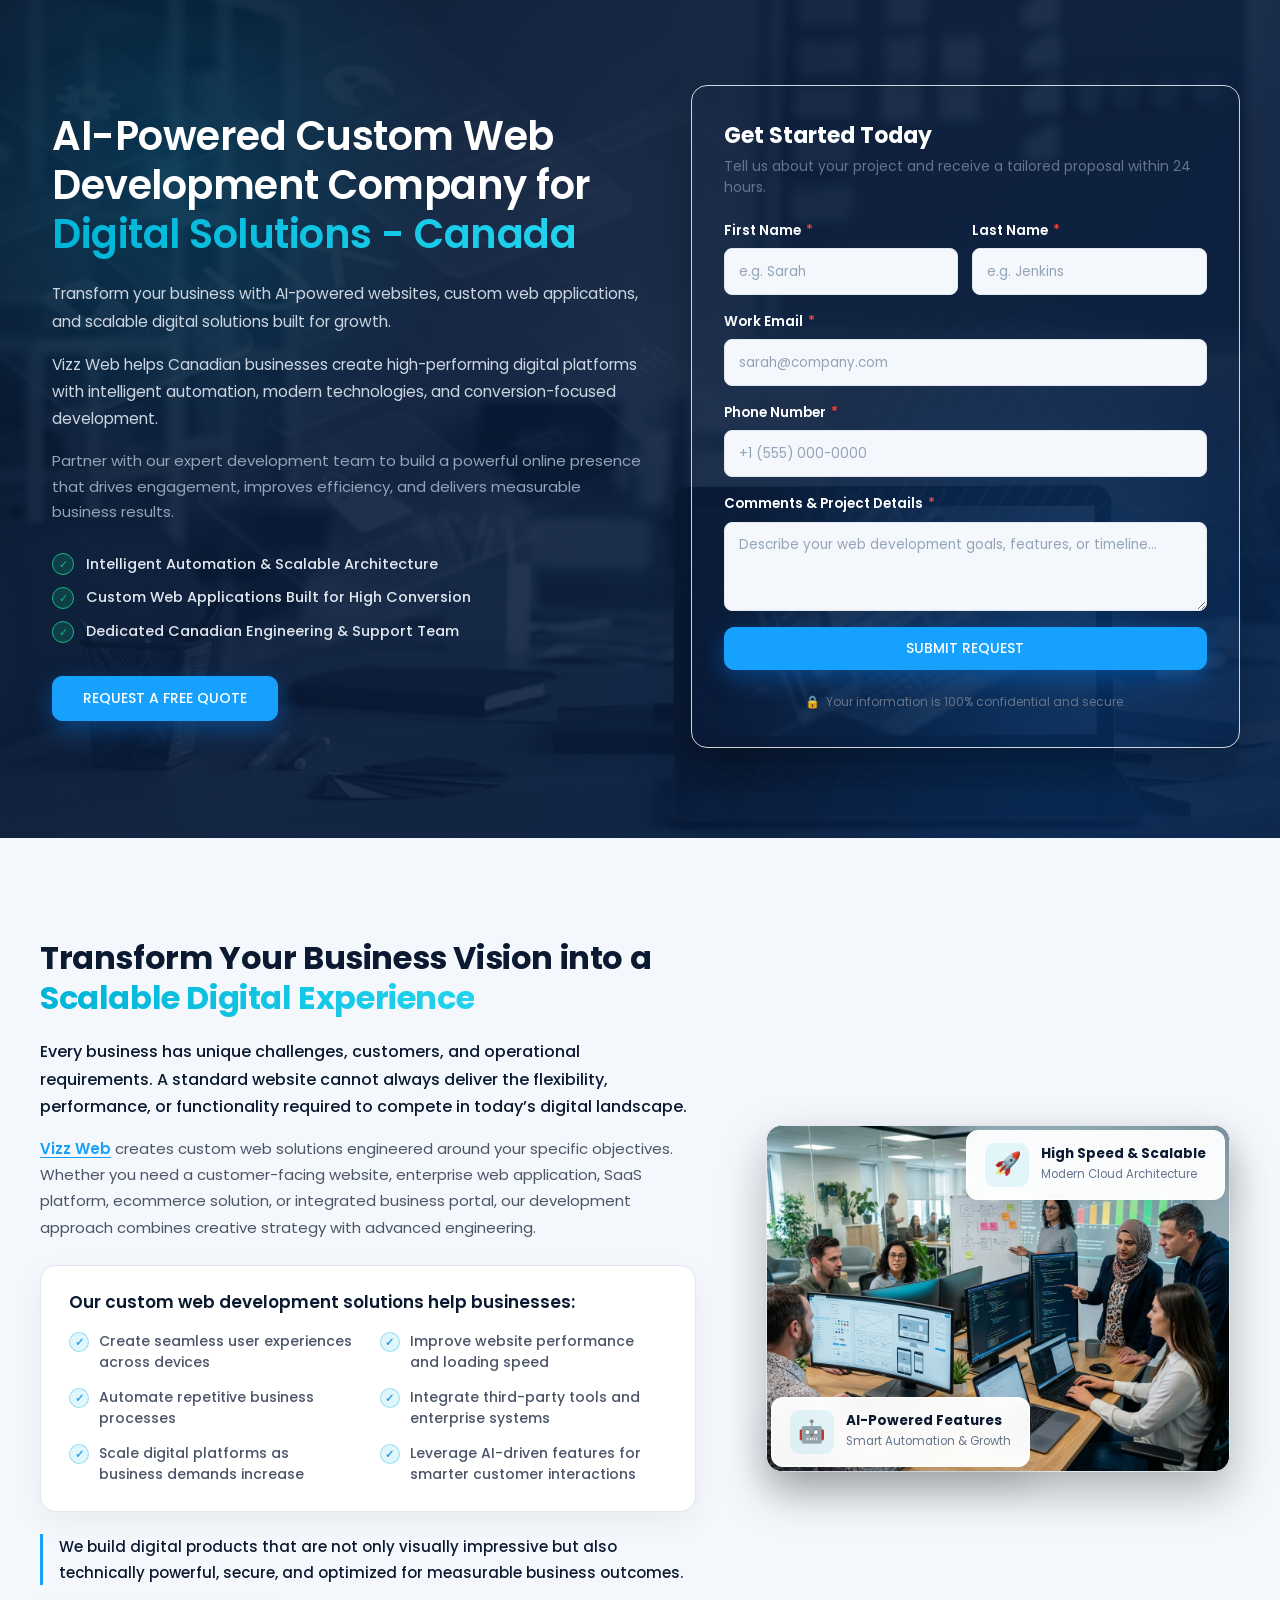
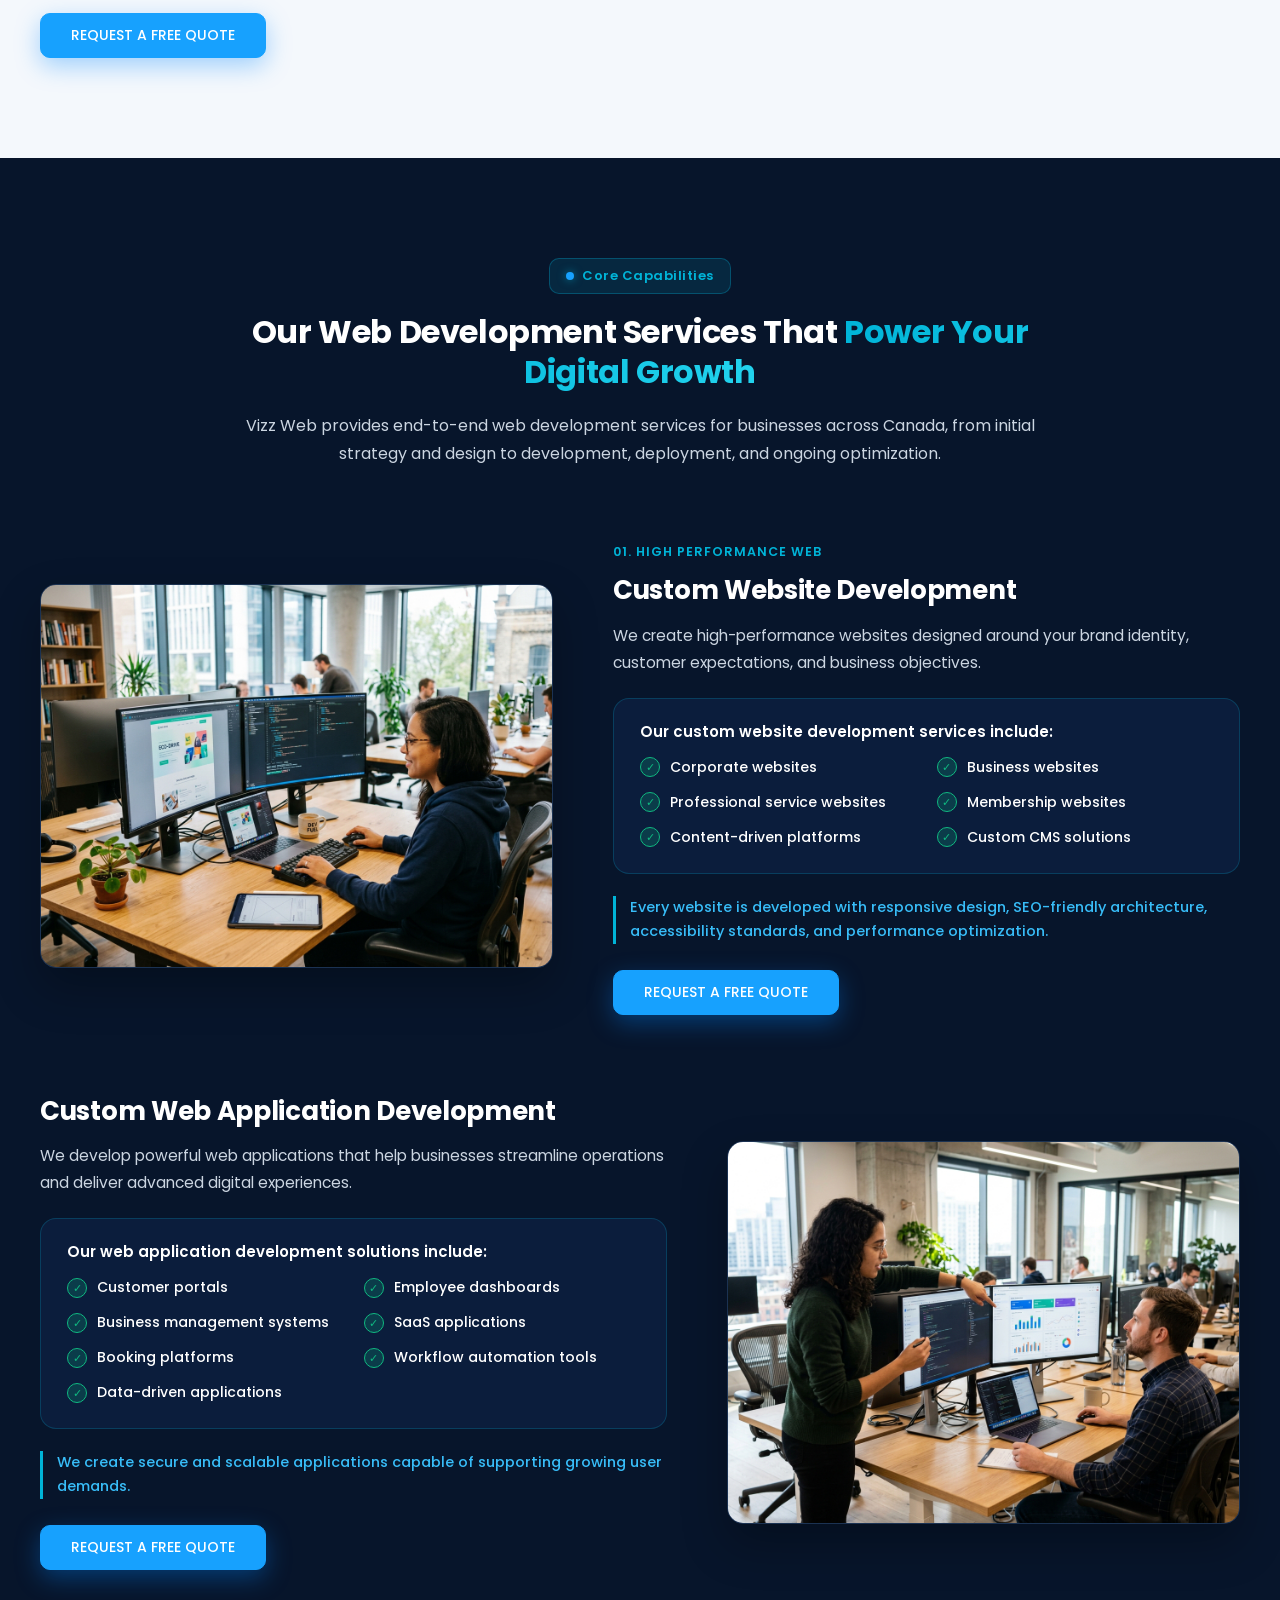
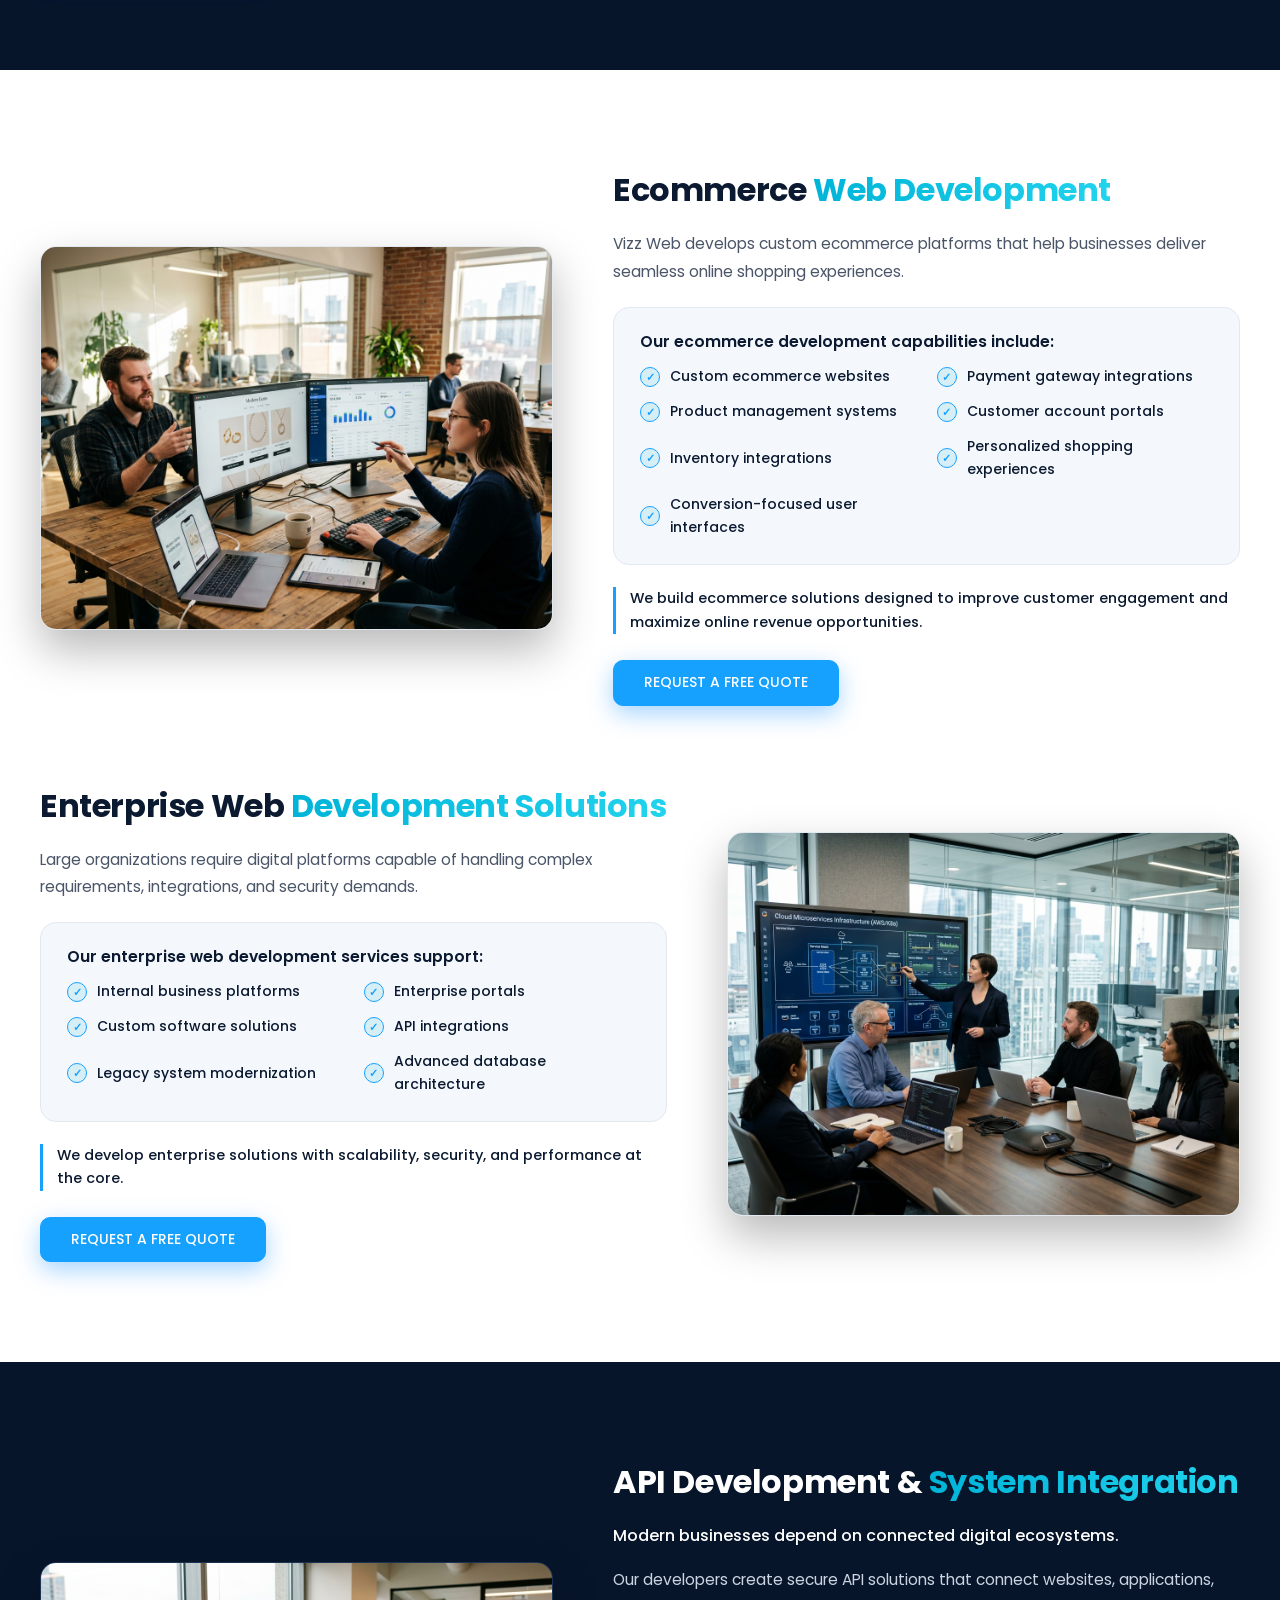
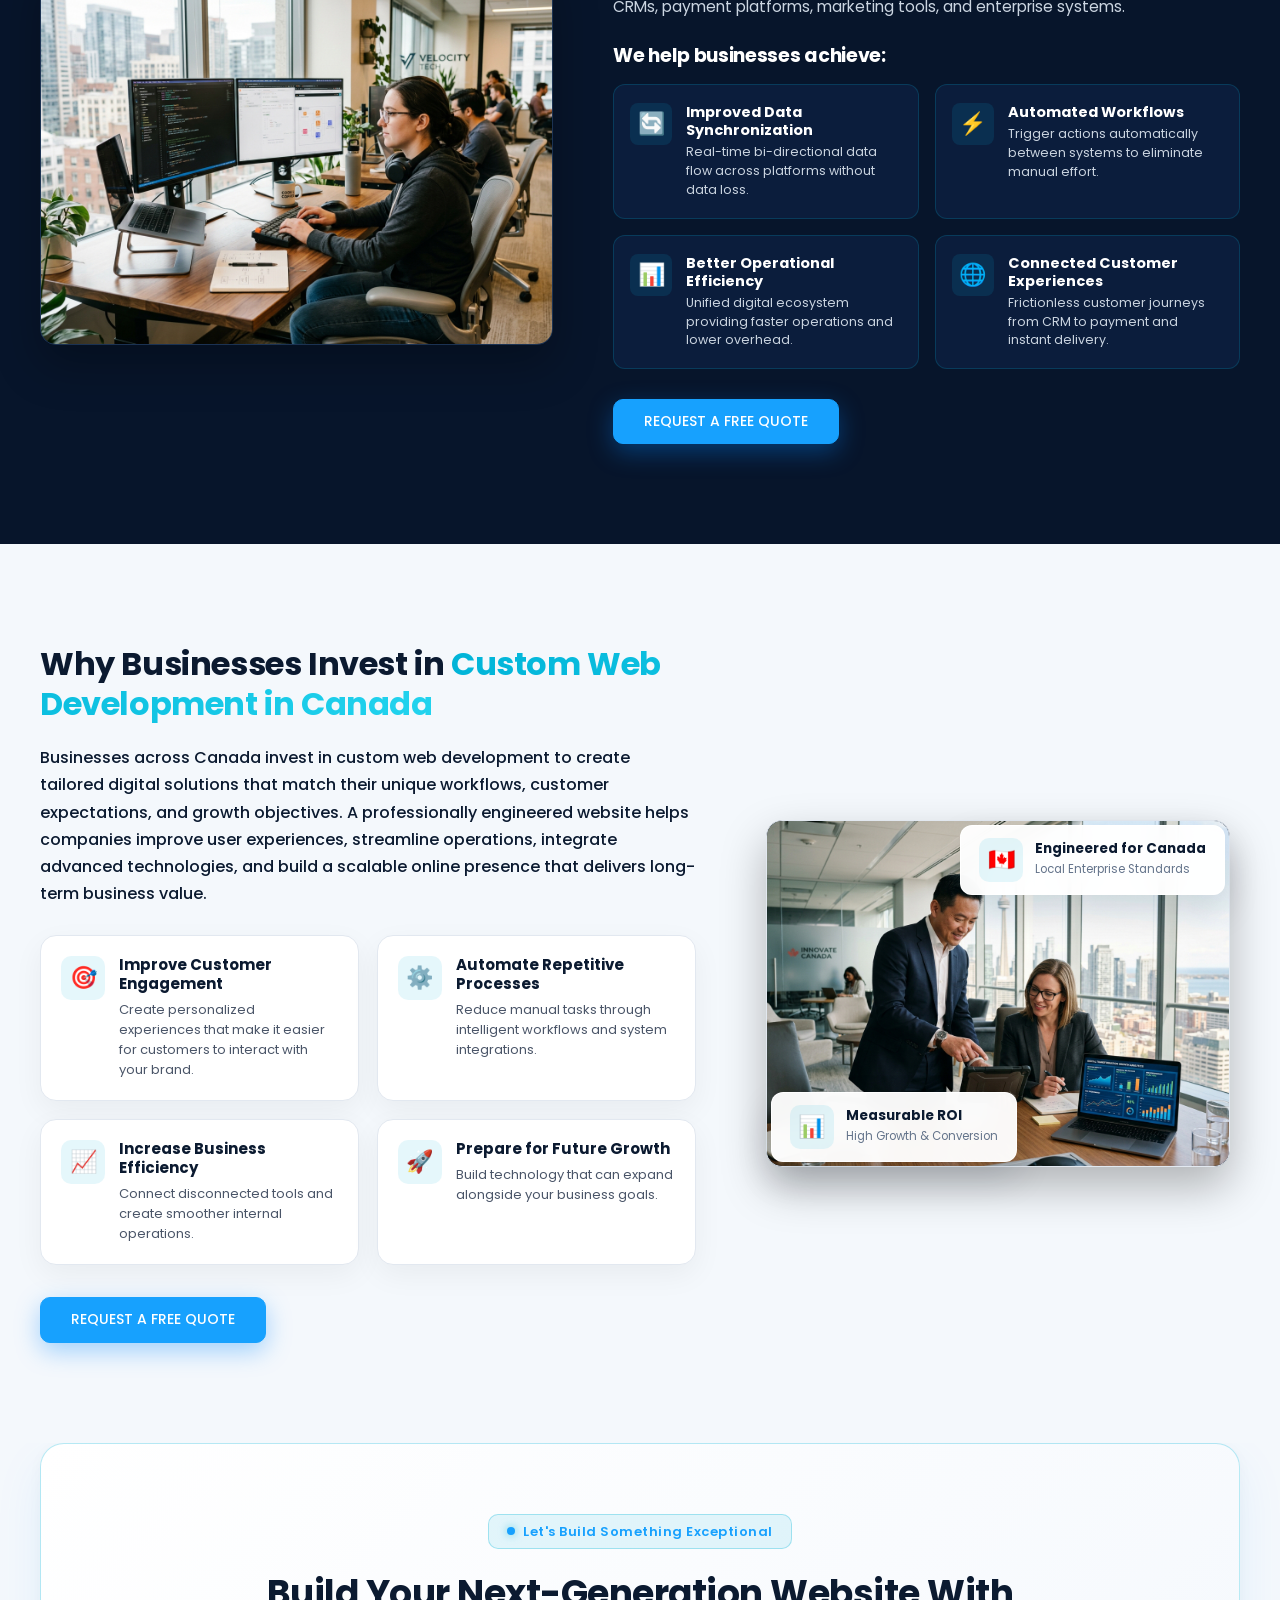
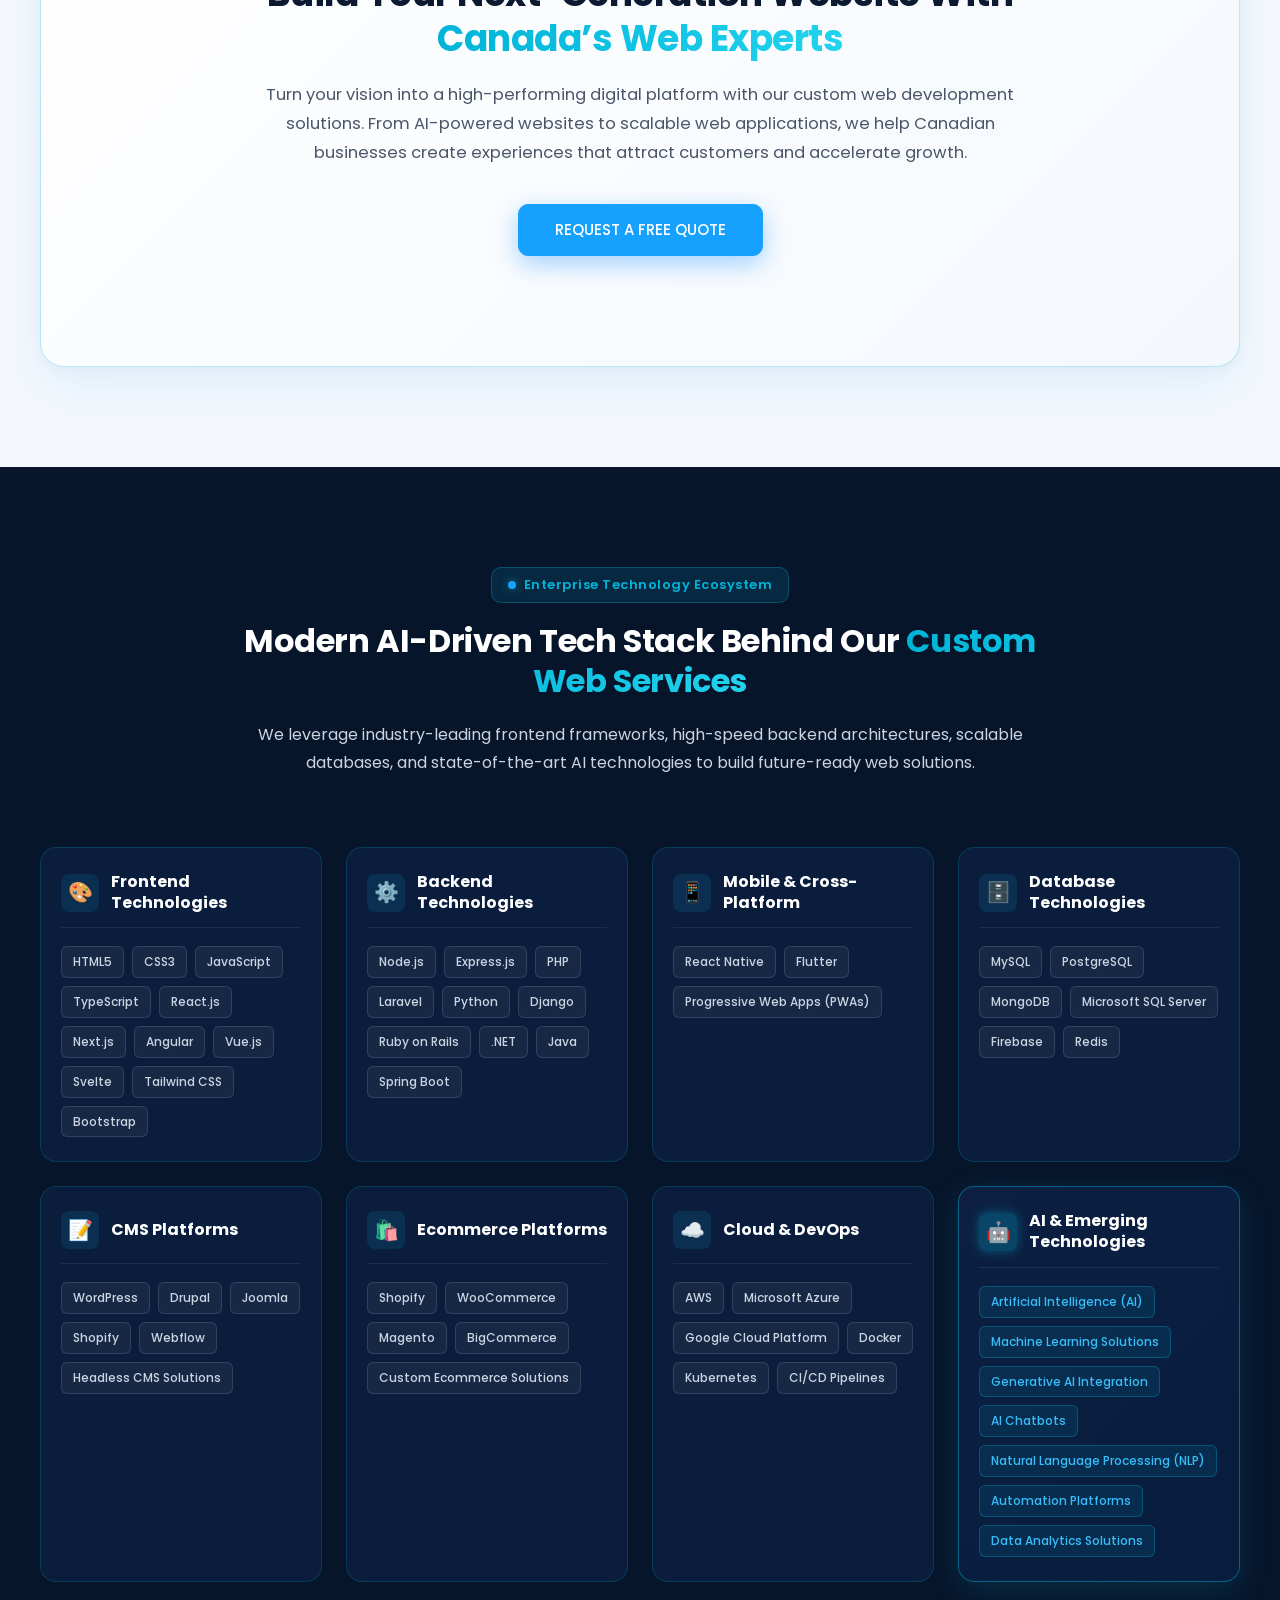
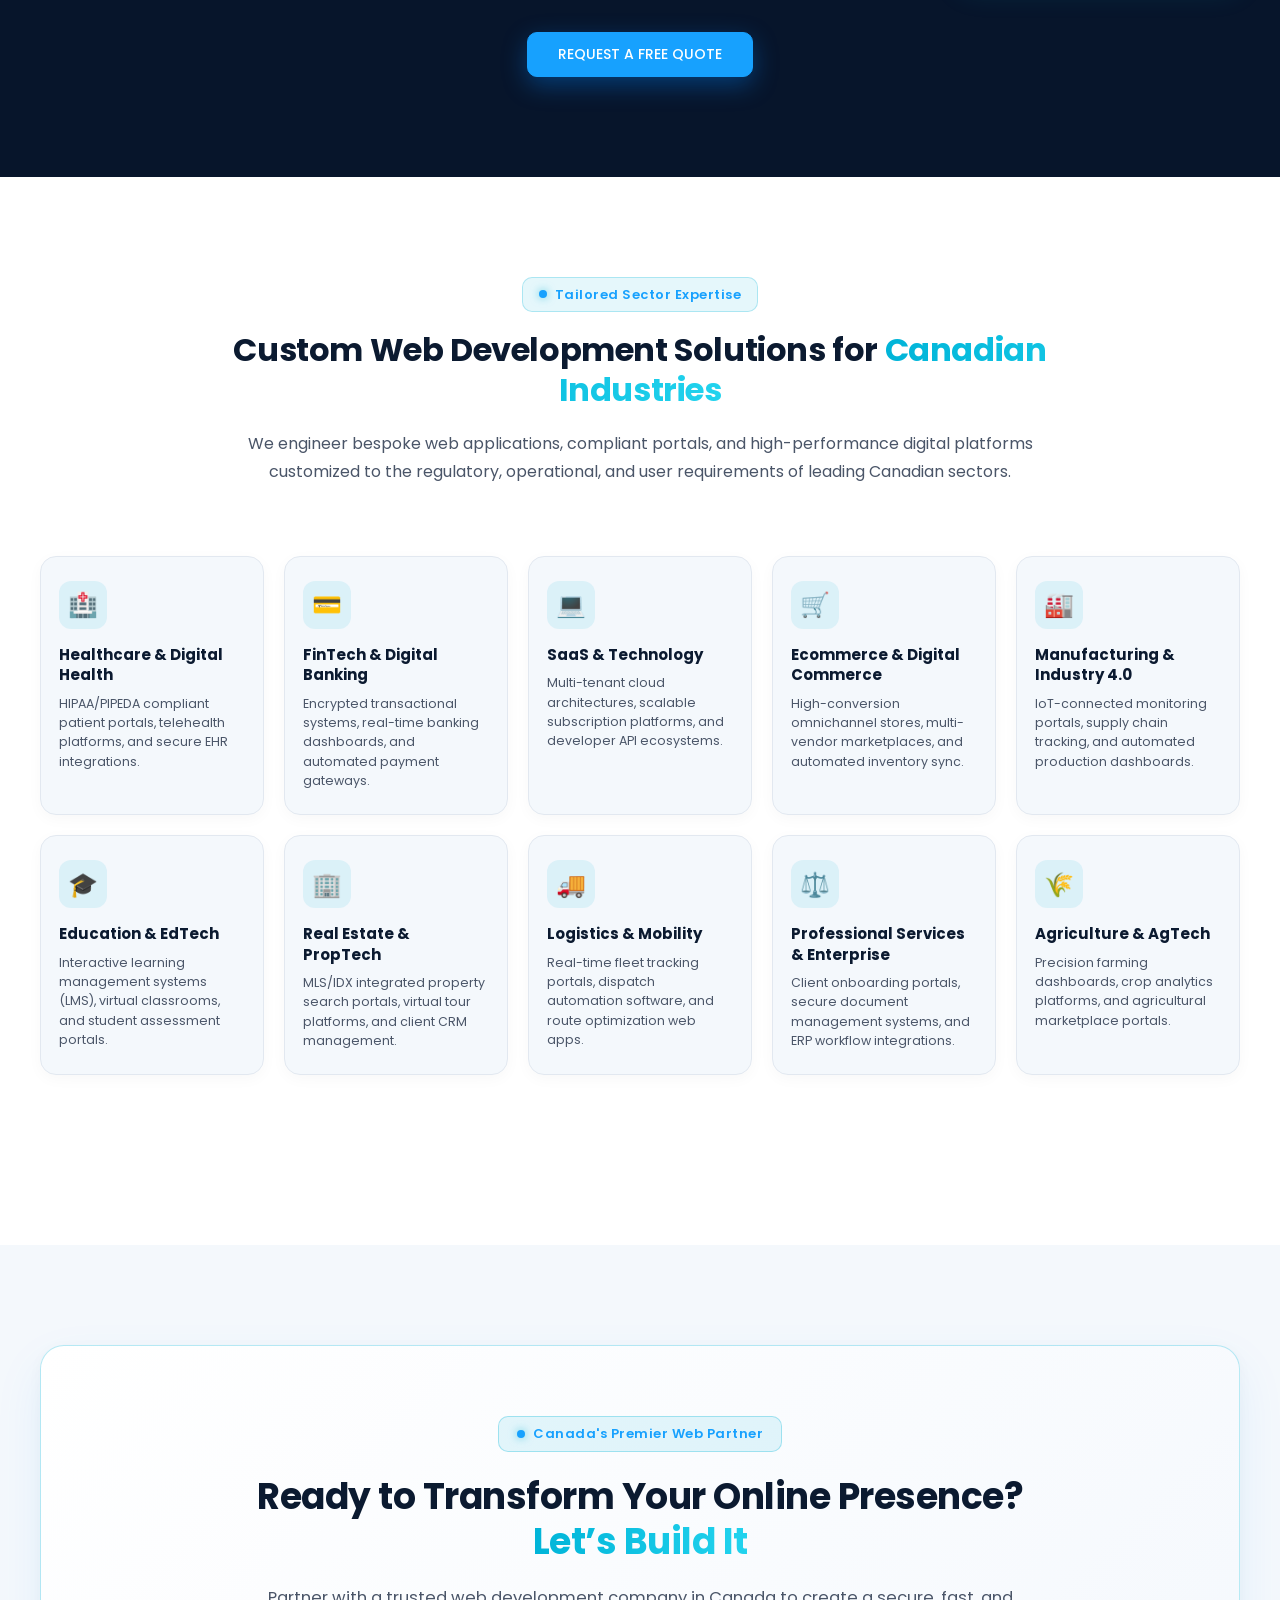
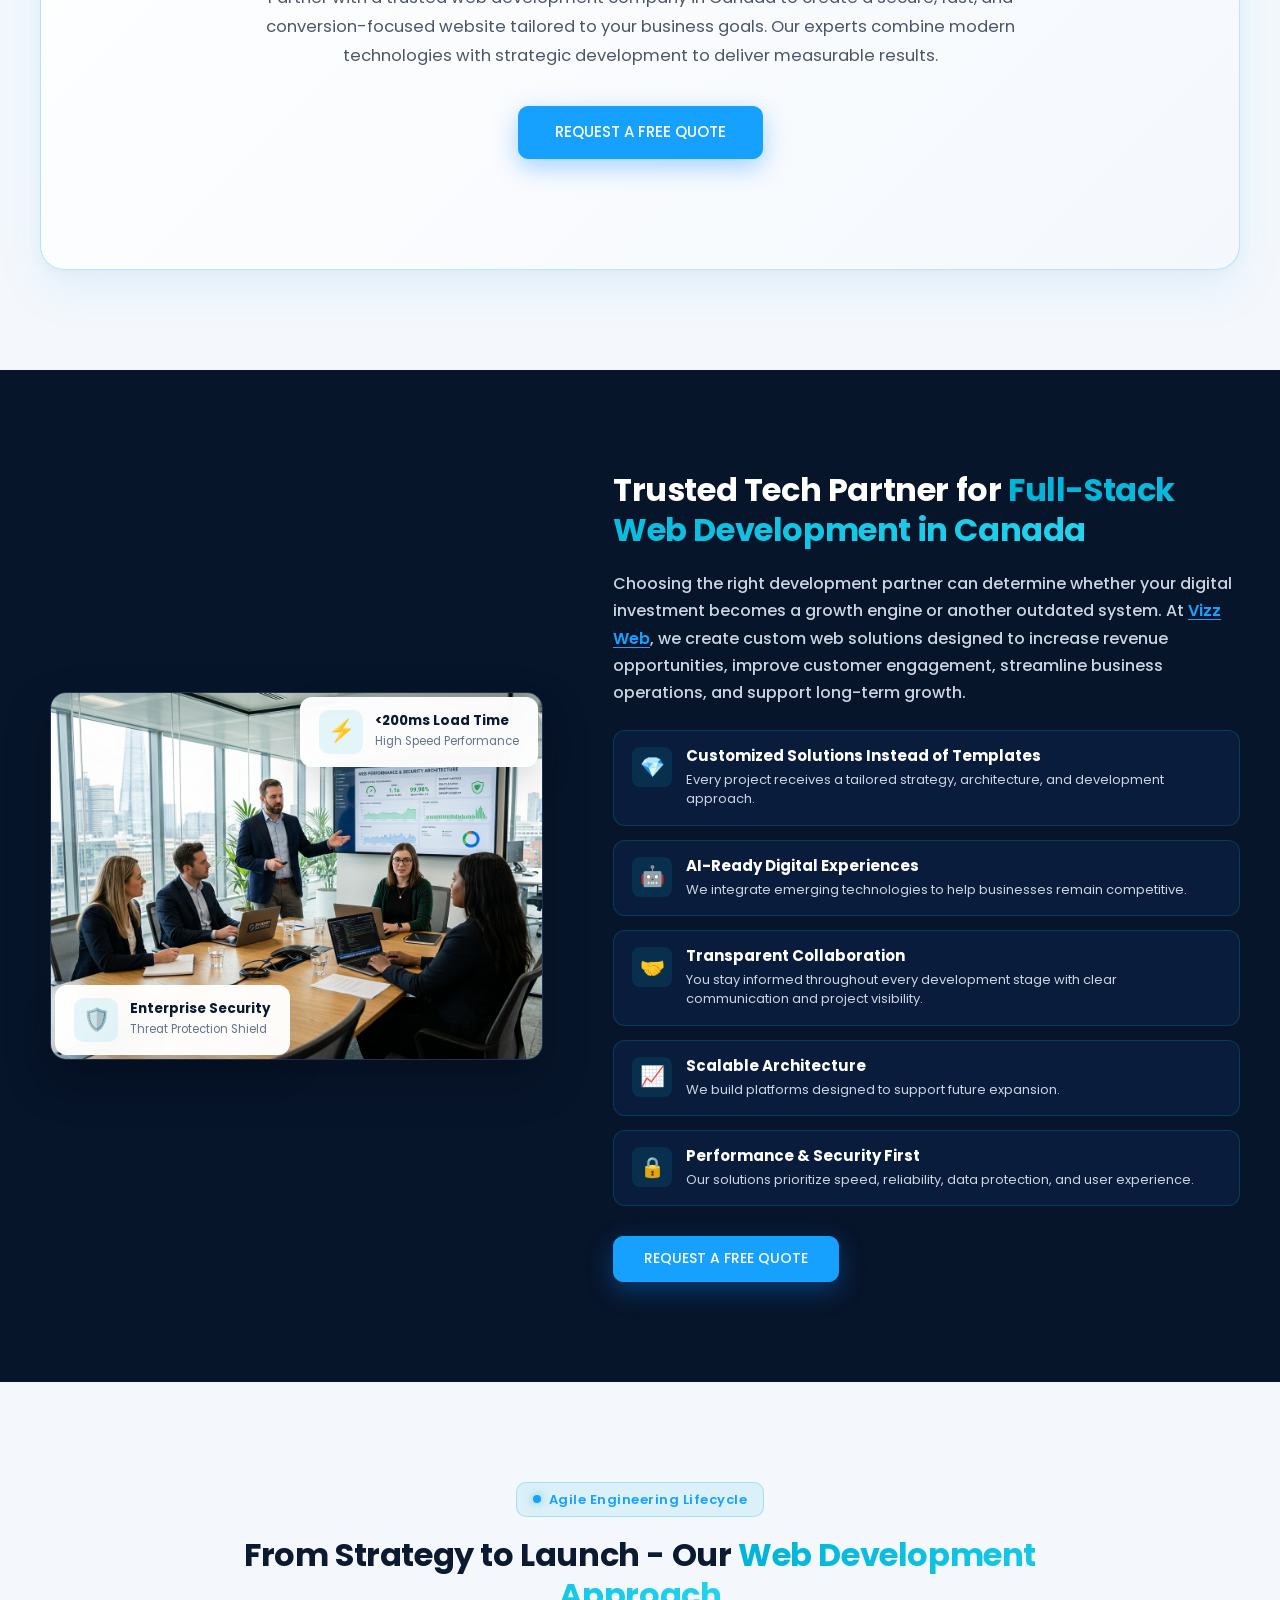
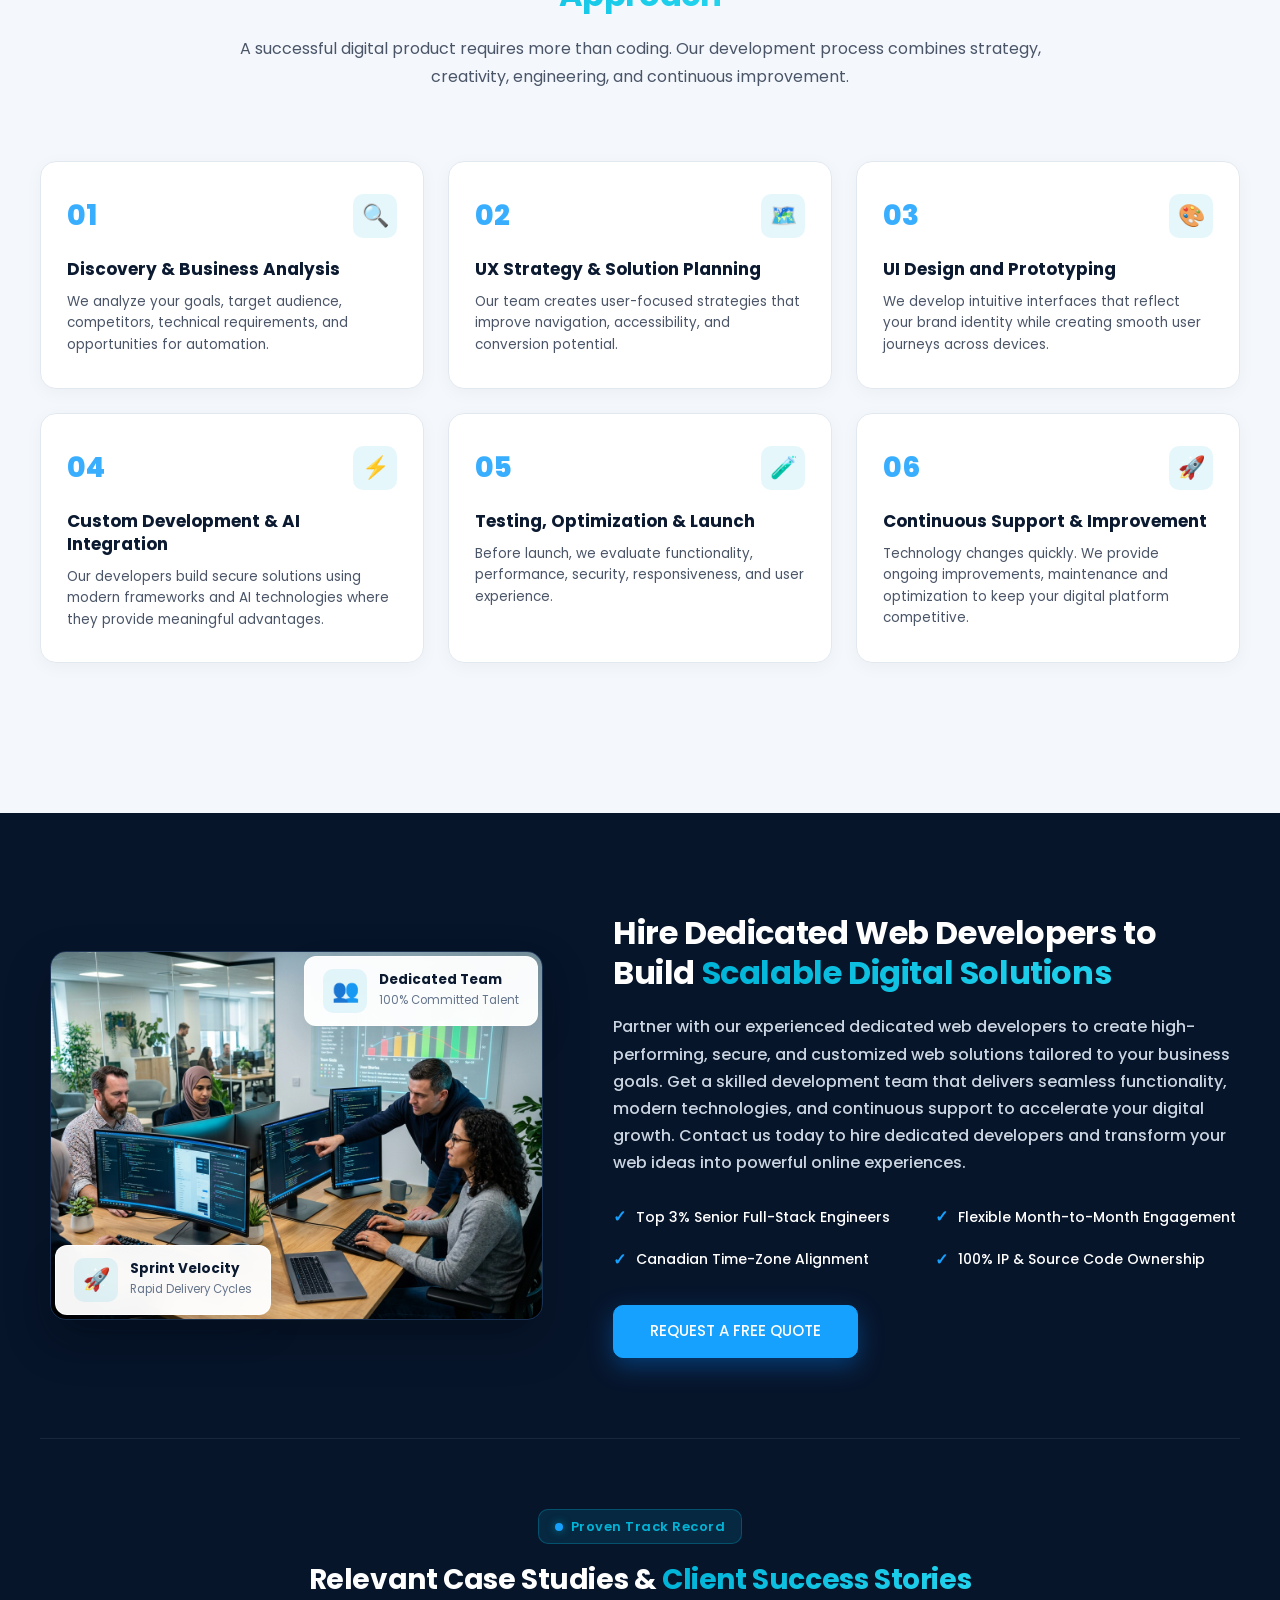
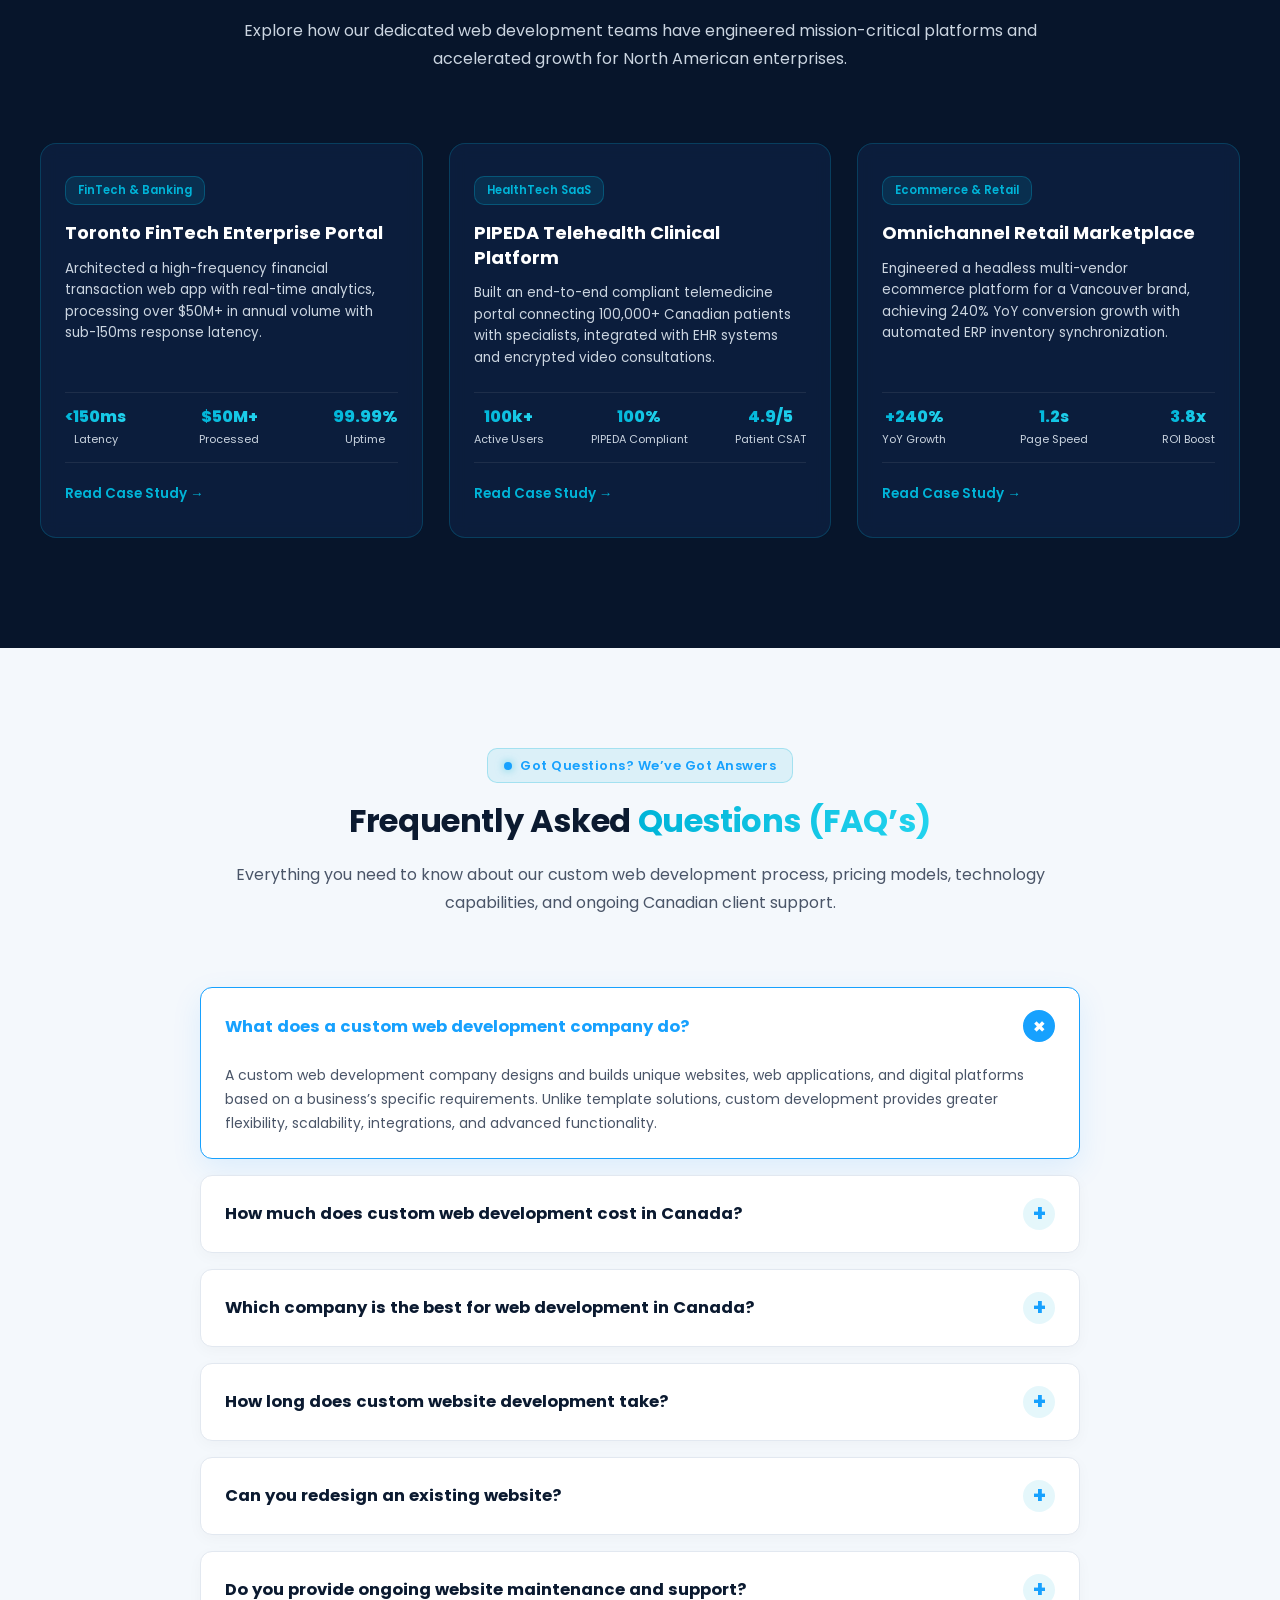
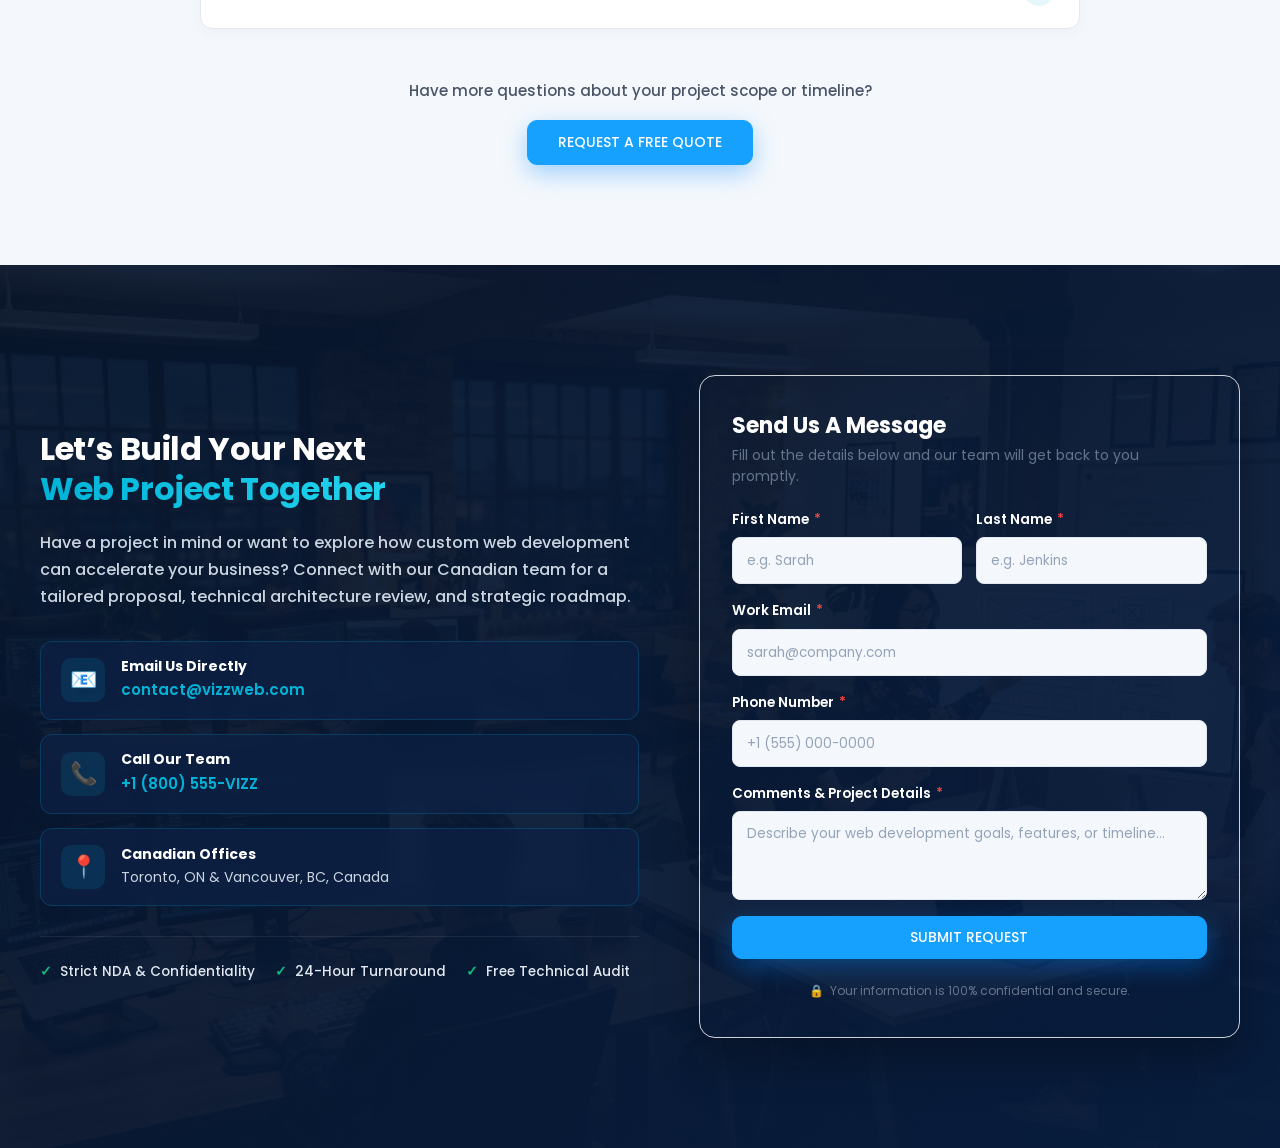
==== index.html @ 3b412b57 "add new service imagery and remove outdated industry and process showcase sections from index.html" ====
<!DOCTYPE html>
<html lang="en">

<head>
  <meta charset="UTF-8">
  <meta name="viewport" content="width=device-width, initial-scale=1.0">

  <!-- Primary SEO Meta Tags -->
  <title>AI-Powered Custom Web Development Company for Digital Solutions - Canada | Vizz Web</title>
  <meta name="description"
    content="Transform your business with AI-powered websites, custom web applications, and scalable digital solutions built for growth across Canada.">
  <meta name="robots" content="index, follow">
  <link rel="canonical" href="https://vizzweb.com/canada-custom-web-development">

  <!-- Google Fonts: Poppins -->
  <link rel="preconnect" href="https://fonts.googleapis.com">
  <link rel="preconnect" href="https://fonts.gstatic.com" crossorigin>
  <link
    href="https://fonts.googleapis.com/css2?family=Poppins:ital,wght@0,100;0,200;0,300;0,400;0,500;0,600;0,700;0,800;0,900;1,100;1,200;1,300;1,400;1,500;1,600;1,700;1,800;1,900&display=swap"
    rel="stylesheet">
  <link href="
https://cdn.jsdelivr.net/npm/@splidejs/splide@4.1.4/dist/css/splide.min.css
" rel="stylesheet">

  <!-- Main Stylesheet -->
  <link rel="stylesheet" href="assets/css/style.css">
</head>

<body>

  <!-- MAIN PAGE CONTENT (NO HEADER / NO FOOTER) -->
  <main id="main-content" role="main">

    <!-- ==================== HERO SECTION (SINGLE H1) ==================== -->
    <section class="hero-section" aria-label="Hero Section - AI-Powered Custom Web Development">
      <div class="vizz-container">

        <div class="hero-section-flex">
          <!-- LEFT COLUMN: CONTENT & VALUE PROPOSITION -->
          <div class="hero-col-1">
            <!-- <div class="hero-badge">
            <span class="hero-badge-icon" aria-hidden="true"></span>
            <span>Intelligent AI & Custom Web Solutions</span>
          </div> -->

            <!-- SINGLE H1 ON THE ENTIRE PAGE -->
            <h1 class="hero-title">
              AI-Powered Custom Web Development Company for <span class="text-highlight-cyan">Digital Solutions -
                Canada</span>
            </h1>

            <p class="hero-description">
              Transform your business with AI-powered websites, custom web applications, and scalable digital solutions
              built for growth.
            </p>

            <p class="hero-description">
              Vizz Web helps Canadian businesses create high-performing digital platforms with intelligent automation,
              modern technologies, and conversion-focused development.
            </p>

            <p class="hero-description-secondary">
              Partner with our expert development team to build a powerful online presence that drives engagement,
              improves efficiency, and delivers measurable business results.
            </p>

            <ul class="hero-highlights" aria-label="Key Service Highlights">
              <li class="hero-highlight-item">
                <span class="check-icon-circle" aria-hidden="true">&#10003;</span>
                <span>Intelligent Automation & Scalable Architecture</span>
              </li>
              <li class="hero-highlight-item">
                <span class="check-icon-circle" aria-hidden="true">&#10003;</span>
                <span>Custom Web Applications Built for High Conversion</span>
              </li>
              <li class="hero-highlight-item">
                <span class="check-icon-circle" aria-hidden="true">&#10003;</span>
                <span>Dedicated Canadian Engineering & Support Team</span>
              </li>
            </ul>

            <div class="hero-actions">
              <a href="#lead-form" class="btn-primary-pill" aria-label="Request a custom quote for web development"
                title="Request A Free Quote">
                Request A Free Quote
              </a>
            </div>
          </div>

          <!-- RIGHT COLUMN: LEAD CAPTURE FORM CARD -->
          <div class="hero-col-2 hero-form-card" id="lead-form">
            <div class="form-card-header">
              <h2 class="form-card-title">Get Started Today</h2>
              <p class="form-card-subtitle">Tell us about your project and receive a tailored proposal within 24 hours.
              </p>
            </div>

            <form action="/submit-inquiry" method="POST" class="lead-capture-form"
              aria-label="Project Consultation Request Form">

              <!-- First Name & Last Name (2-Column Row) -->
              <div class="form-row-2col">
                <div class="form-group">
                  <label for="fname" class="form-label">
                    First Name <span class="required-star" aria-hidden="true">*</span>
                  </label>
                  <input type="text" id="fname" name="fname" class="form-input" placeholder="e.g. Sarah" required
                    aria-required="true" autocomplete="given-name">
                </div>

                <div class="form-group">
                  <label for="lname" class="form-label">
                    Last Name <span class="required-star" aria-hidden="true">*</span>
                  </label>
                  <input type="text" id="lname" name="lname" class="form-input" placeholder="e.g. Jenkins" required
                    aria-required="true" autocomplete="family-name">
                </div>
              </div>

              <!-- Email Field -->
              <div class="form-group">
                <label for="email" class="form-label">
                  Work Email <span class="required-star" aria-hidden="true">*</span>
                </label>
                <input type="email" id="email" name="email" class="form-input" placeholder="sarah@company.com" required
                  aria-required="true" autocomplete="email">
              </div>

              <!-- Phone Field -->
              <div class="form-group">
                <label for="phone" class="form-label">
                  Phone Number <span class="required-star" aria-hidden="true">*</span>
                </label>
                <input type="tel" id="phone" name="phone" class="form-input" placeholder="+1 (555) 000-0000" required
                  aria-required="true" autocomplete="tel">
              </div>

              <!-- Comments Field -->
              <div class="form-group">
                <label for="comments" class="form-label">
                  Comments & Project Details <span class="required-star" aria-hidden="true">*</span>
                </label>
                <textarea id="comments" name="comments" class="form-textarea" rows="3"
                  placeholder="Describe your web development goals, features, or timeline..." required
                  aria-required="true"></textarea>
              </div>

              <!-- Submit Button -->
              <button type="submit" class="btn-primary-pill w-100" aria-label="Submit project consultation request"
                title="Submit Project Request">
                Submit Request
              </button>

              <p class="form-privacy-note">
                <span aria-hidden="true">🔒</span> Your information is 100% confidential and secure.
              </p>
            </form>
          </div>
        </div>



      </div>
    </section>

    <!-- ==================== SECTION 2: SCALABLE DIGITAL EXPERIENCE ==================== -->
    <section class="digital-experience-section"
      aria-label="Transform Your Business Vision into a Scalable Digital Experience">
      <div class="vizz-container">
        <div class="experience-flex">

          <!-- LEFT COLUMN: CONTENT -->
          <div class="experience-col-content">
            <!-- <div class="section-badge-light">
              <span class="badge-dot-cyan" aria-hidden="true"></span>
              <span>Tailored Web Solutions</span>
            </div> -->

            <!-- SECTION H2 (Strict SEO Hierarchy) -->
            <h2 class="section-title">
              Transform Your Business Vision into a <span class="text-highlight-cyan">Scalable Digital Experience</span>
            </h2>

            <p class="section-lead-text">
              Every business has unique challenges, customers, and operational requirements. A standard website cannot
              always deliver the flexibility, performance, or functionality required to compete in today’s digital
              landscape.
            </p>

            <p class="section-description">
              <a href="https://vizzweb.com/" class="inline-brand-link" aria-label="Visit Vizz Web official website"
                title="Vizz Web">Vizz Web</a> creates custom web solutions engineered around your specific objectives.
              Whether you need a customer-facing website, enterprise web application, SaaS platform, ecommerce solution,
              or integrated business portal, our development approach combines creative strategy with advanced
              engineering.
            </p>

            <div class="experience-solutions-box">
              <h3 class="experience-subheading">Our custom web development solutions help businesses:</h3>

              <ul class="experience-benefit-list" aria-label="Key Benefits of Custom Web Development">
                <li class="benefit-item">
                  <span class="benefit-check" aria-hidden="true">&#10003;</span>
                  <span>Create seamless user experiences across devices</span>
                </li>
                <li class="benefit-item">
                  <span class="benefit-check" aria-hidden="true">&#10003;</span>
                  <span>Improve website performance and loading speed</span>
                </li>
                <li class="benefit-item">
                  <span class="benefit-check" aria-hidden="true">&#10003;</span>
                  <span>Automate repetitive business processes</span>
                </li>
                <li class="benefit-item">
                  <span class="benefit-check" aria-hidden="true">&#10003;</span>
                  <span>Integrate third-party tools and enterprise systems</span>
                </li>
                <li class="benefit-item">
                  <span class="benefit-check" aria-hidden="true">&#10003;</span>
                  <span>Scale digital platforms as business demands increase</span>
                </li>
                <li class="benefit-item">
                  <span class="benefit-check" aria-hidden="true">&#10003;</span>
                  <span>Leverage AI-driven features for smarter customer interactions</span>
                </li>
              </ul>
            </div>

            <p class="experience-closing-text">
              We build digital products that are not only visually impressive but also technically powerful, secure, and
              optimized for measurable business outcomes.
            </p>

            <div class="experience-actions">
              <a href="#lead-form" class="btn-primary-pill"
                aria-label="Consult with our team for custom web development" title="Request A Free Quote">
                Request A Free Quote
              </a>
            </div>
          </div>

          <!-- RIGHT COLUMN: VISUAL SHOWCASE -->
          <div class="experience-col-visual">
            <div class="experience-visual-wrapper">
              <figure class="experience-image-figure">
                <img src="assets/images/digital-experience.jpg"
                  alt="Modern scalable digital web experience architecture with cloud systems, AI automation, and interactive UI dashboards"
                  class="experience-featured-img" loading="lazy" width="600" height="450">
              </figure>

              <!-- Floating highlight cards -->
              <div class="experience-floating-card top-floating-card">
                <div class="floating-icon-box" aria-hidden="true">🚀</div>
                <div>
                  <h4 class="floating-title">High Speed & Scalable</h4>
                  <p class="floating-subtitle">Modern Cloud Architecture</p>
                </div>
              </div>

              <div class="experience-floating-card bottom-floating-card">
                <div class="floating-icon-box" aria-hidden="true">🤖</div>
                <div>
                  <h4 class="floating-title">AI-Powered Features</h4>
                  <p class="floating-subtitle">Smart Automation & Growth</p>
                </div>
              </div>
            </div>
          </div>

        </div>
      </div>
    </section>

    <!-- ==================== SECTION 3: CORE WEB & APP DEVELOPMENT SERVICES (DARK) ==================== -->
    <section class="services-overview-section" aria-label="Our Web Development Services That Power Your Digital Growth">
      <div class="vizz-container">

        <!-- SECTION HEADER -->
        <div class="section-header-center our-web-dev">
          <div class="section-badge-dark">
            <span class="badge-dot-cyan" aria-hidden="true"></span>
            <span>Core Capabilities</span>
          </div>
          <h2 class="section-title text-white">
            Our Web Development Services That <span class="text-highlight-cyan">Power Your Digital Growth</span>
          </h2>
          <p class="section-intro-text text-muted-dark">
            Vizz Web provides end-to-end web development services for businesses across Canada, from initial strategy
            and design to development, deployment, and ongoing optimization.
          </p>
        </div>

        <!-- SERVICE BLOCK 1: CUSTOM WEBSITE DEVELOPMENT (ROW: IMAGE LEFT, CONTENT RIGHT) -->
        <div class="service-split-row service-split-row-reverse">
          <div class="service-col-content">
            <div class="service-sub-badge">
              <span>01. High Performance Web</span>
            </div>
            <h3 class="service-block-title text-white">Custom Website Development</h3>
            <p class="service-block-desc text-muted-dark">
              We create high-performance websites designed around your brand identity, customer expectations, and
              business objectives.
            </p>

            <div class="service-caps-box dark-caps-box">
              <h4 class="service-list-heading text-white">Our custom website development services include:</h4>
              <ul class="service-caps-grid" aria-label="Custom Website Development Capabilities">
                <li class="cap-item text-white">
                  <span class="cap-check" aria-hidden="true">&#10003;</span>
                  <span>Corporate websites</span>
                </li>
                <li class="cap-item text-white">
                  <span class="cap-check" aria-hidden="true">&#10003;</span>
                  <span>Business websites</span>
                </li>
                <li class="cap-item text-white">
                  <span class="cap-check" aria-hidden="true">&#10003;</span>
                  <span>Professional service websites</span>
                </li>
                <li class="cap-item text-white">
                  <span class="cap-check" aria-hidden="true">&#10003;</span>
                  <span>Membership websites</span>
                </li>
                <li class="cap-item text-white">
                  <span class="cap-check" aria-hidden="true">&#10003;</span>
                  <span>Content-driven platforms</span>
                </li>
                <li class="cap-item text-white">
                  <span class="cap-check" aria-hidden="true">&#10003;</span>
                  <span>Custom CMS solutions</span>
                </li>
              </ul>
            </div>

            <p class="service-highlight-note text-cyan-light left-align-text">
              Every website is developed with responsive design, SEO-friendly architecture, accessibility standards, and
              performance optimization.
            </p>

            <div class="service-btn-wrap">
              <a href="#lead-form" class="btn-primary-pill" aria-label="Request custom website development quote"
                title="Request A Free Quote">
                Request A Free Quote
              </a>
            </div>
          </div>

          <div class="service-col-visual">
            <figure class="service-image-card">
              <img src="assets/images/custom-websites.jpg"
                alt="Custom website development responsive mockups with high speed performance and SEO metrics"
                class="service-feature-img" loading="lazy" width="600" height="450">
            </figure>
          </div>
        </div>

        <!-- SERVICE BLOCK 2: CUSTOM WEB APPLICATION DEVELOPMENT (ROW: CONTENT LEFT, IMAGE RIGHT) -->
        <div class="service-split-row custom-web-app">
          <div class="service-col-content">
            <!-- <div class="service-sub-badge">
              <span>02. Advanced SaaS & Operations</span>
            </div> -->
            <h3 class="service-block-title text-white">Custom Web Application Development</h3>
            <p class="service-block-desc text-muted-dark">
              We develop powerful web applications that help businesses streamline operations and deliver advanced
              digital experiences.
            </p>

            <div class="service-caps-box dark-caps-box">
              <h4 class="service-list-heading text-white">Our web application development solutions include:</h4>
              <ul class="service-caps-grid" aria-label="Web Application Development Solutions">
                <li class="cap-item text-white">
                  <span class="cap-check" aria-hidden="true">&#10003;</span>
                  <span>Customer portals</span>
                </li>
                <li class="cap-item text-white">
                  <span class="cap-check" aria-hidden="true">&#10003;</span>
                  <span>Employee dashboards</span>
                </li>
                <li class="cap-item text-white">
                  <span class="cap-check" aria-hidden="true">&#10003;</span>
                  <span>Business management systems</span>
                </li>
                <li class="cap-item text-white">
                  <span class="cap-check" aria-hidden="true">&#10003;</span>
                  <span>SaaS applications</span>
                </li>
                <li class="cap-item text-white">
                  <span class="cap-check" aria-hidden="true">&#10003;</span>
                  <span>Booking platforms</span>
                </li>
                <li class="cap-item text-white">
                  <span class="cap-check" aria-hidden="true">&#10003;</span>
                  <span>Workflow automation tools</span>
                </li>
                <li class="cap-item text-white">
                  <span class="cap-check" aria-hidden="true">&#10003;</span>
                  <span>Data-driven applications</span>
                </li>
              </ul>
            </div>

            <p class="service-highlight-note text-cyan-light left-align-text">
              We create secure and scalable applications capable of supporting growing user demands.
            </p>

            <div class="service-btn-wrap">
              <a href="#lead-form" class="btn-primary-pill"
                aria-label="Request custom web application development consultation" title="Request A Free Quote">
                Request A Free Quote
              </a>
            </div>
          </div>

          <div class="service-col-visual">
            <figure class="service-image-card">
              <img src="assets/images/web-applications.jpg"
                alt="Custom web application architecture featuring SaaS customer portals and workflow automation graphs"
                class="service-feature-img" loading="lazy" width="600" height="450">
            </figure>
          </div>
        </div>

      </div>
    </section>

    <!-- ==================== SECTION 4: ECOMMERCE & ENTERPRISE WEB SOLUTIONS (LIGHT) ==================== -->
    <section class="ecommerce-enterprise-section" aria-label="Ecommerce and Enterprise Web Development Solutions">
      <div class="vizz-container">

        <!-- SERVICE BLOCK 3: ECOMMERCE WEB DEVELOPMENT (ROW: IMAGE LEFT, CONTENT RIGHT) -->
        <div class="service-split-row service-split-row-reverse">
          <div class="service-col-content">
            <!-- <div class="section-badge-light">
              <span class="badge-dot-cyan" aria-hidden="true"></span>
              <span>03. Online Commerce Platforms</span>
            </div> -->
            <h2 class="section-title">Ecommerce <span class="text-highlight-cyan">Web Development</span></h2>
            <p class="service-block-desc text-muted-light">
              Vizz Web develops custom ecommerce platforms that help businesses deliver seamless online shopping
              experiences.
            </p>

            <div class="service-caps-box light-caps-box">
              <h3 class="service-list-heading-dark">Our ecommerce development capabilities include:</h3>
              <ul class="service-caps-grid" aria-label="Ecommerce Development Capabilities">
                <li class="cap-item text-dark">
                  <span class="cap-check-cyan" aria-hidden="true">&#10003;</span>
                  <span>Custom ecommerce websites</span>
                </li>
                <li class="cap-item text-dark">
                  <span class="cap-check-cyan" aria-hidden="true">&#10003;</span>
                  <span>Payment gateway integrations</span>
                </li>
                <li class="cap-item text-dark">
                  <span class="cap-check-cyan" aria-hidden="true">&#10003;</span>
                  <span>Product management systems</span>
                </li>
                <li class="cap-item text-dark">
                  <span class="cap-check-cyan" aria-hidden="true">&#10003;</span>
                  <span>Customer account portals</span>
                </li>
                <li class="cap-item text-dark">
                  <span class="cap-check-cyan" aria-hidden="true">&#10003;</span>
                  <span>Inventory integrations</span>
                </li>
                <li class="cap-item text-dark">
                  <span class="cap-check-cyan" aria-hidden="true">&#10003;</span>
                  <span>Personalized shopping experiences</span>
                </li>
                <li class="cap-item text-dark">
                  <span class="cap-check-cyan" aria-hidden="true">&#10003;</span>
                  <span>Conversion-focused user interfaces</span>
                </li>
              </ul>
            </div>

            <p class="service-highlight-note-light left-align-text">
              We build ecommerce solutions designed to improve customer engagement and maximize online revenue
              opportunities.
            </p>

            <div class="service-btn-wrap">
              <a href="#lead-form" class="btn-primary-pill" aria-label="Start your ecommerce web development project"
                title="Request A Free Quote">
                Request A Free Quote
              </a>
            </div>
          </div>

          <div class="service-col-visual">
            <figure class="service-image-card-light">
              <img src="assets/images/ecommerce-dev.jpg"
                alt="Custom ecommerce web development platform with product grid, shopping cart, and secure payment checkout"
                class="service-feature-img" loading="lazy" width="600" height="450">
            </figure>
          </div>
        </div>

        <!-- SERVICE BLOCK 4: ENTERPRISE WEB DEVELOPMENT SOLUTIONS (ROW: CONTENT LEFT, IMAGE RIGHT) -->
        <div class="service-split-row custom-web-app">
          <div class="service-col-content">
            <!-- <div class="section-badge-light">
              <span class="badge-dot-cyan" aria-hidden="true"></span>
              <span>04. Scalable Enterprise Systems</span>
            </div> -->
            <h2 class="section-title">Enterprise Web <span class="text-highlight-cyan">Development Solutions</span></h2>
            <p class="service-block-desc text-muted-light">
              Large organizations require digital platforms capable of handling complex requirements, integrations, and
              security demands.
            </p>

            <div class="service-caps-box light-caps-box">
              <h3 class="service-list-heading-dark">Our enterprise web development services support:</h3>
              <ul class="service-caps-grid" aria-label="Enterprise Web Development Services">
                <li class="cap-item text-dark">
                  <span class="cap-check-cyan" aria-hidden="true">&#10003;</span>
                  <span>Internal business platforms</span>
                </li>
                <li class="cap-item text-dark">
                  <span class="cap-check-cyan" aria-hidden="true">&#10003;</span>
                  <span>Enterprise portals</span>
                </li>
                <li class="cap-item text-dark">
                  <span class="cap-check-cyan" aria-hidden="true">&#10003;</span>
                  <span>Custom software solutions</span>
                </li>
                <li class="cap-item text-dark">
                  <span class="cap-check-cyan" aria-hidden="true">&#10003;</span>
                  <span>API integrations</span>
                </li>
                <li class="cap-item text-dark">
                  <span class="cap-check-cyan" aria-hidden="true">&#10003;</span>
                  <span>Legacy system modernization</span>
                </li>
                <li class="cap-item text-dark">
                  <span class="cap-check-cyan" aria-hidden="true">&#10003;</span>
                  <span>Advanced database architecture</span>
                </li>
              </ul>
            </div>

            <p class="service-highlight-note-light left-align-text">
              We develop enterprise solutions with scalability, security, and performance at the core.
            </p>

            <div class="service-btn-wrap">
              <a href="#lead-form" class="btn-primary-pill"
                aria-label="Discuss enterprise web development with our team" title="Request A Free Quote">
                Request A Free Quote
              </a>
            </div>
          </div>

          <div class="service-col-visual">
            <figure class="service-image-card-light">
              <img src="assets/images/enterprise-solutions.jpg"
                alt="Enterprise web development solutions architecture with distributed microservices, databases, and enterprise portals"
                class="service-feature-img" loading="lazy" width="600" height="450">
            </figure>
          </div>
        </div>

      </div>
    </section>

    <!-- ==================== SECTION 5: API DEVELOPMENT & SYSTEM INTEGRATION (DARK) ==================== -->
    <section class="api-integration-section" aria-label="API Development & System Integration">
      <div class="vizz-container">

        <!-- SERVICE BLOCK 5: API INTEGRATION (ROW: IMAGE LEFT, CONTENT RIGHT) -->
        <div class="service-split-row service-split-row-reverse">

          <!-- CONTENT -->
          <div class="service-col-content">
            <!-- <div class="section-badge-dark">
              <span class="badge-dot-cyan" aria-hidden="true"></span>
              <span>05. Seamless Connectivity</span>
            </div> -->

            <h2 class="section-title text-white">
              API Development & <span class="text-highlight-cyan">System Integration</span>
            </h2>

            <p class="section-lead-text text-white">
              Modern businesses depend on connected digital ecosystems.
            </p>

            <p class="service-block-desc text-muted-dark">
              Our developers create secure API solutions that connect websites, applications, CRMs, payment platforms,
              marketing tools, and enterprise systems.
            </p>

            <div class="api-outcomes-wrapper">
              <h3 class="service-block-title text-white" style="font-size: 19px; margin-bottom: 16px;">We help
                businesses achieve:</h3>

              <div class="api-outcomes-grid">
                <div class="api-outcome-card">
                  <div class="api-outcome-icon" aria-hidden="true">🔄</div>
                  <div>
                    <h4 class="api-outcome-title text-white">Improved Data Synchronization</h4>
                    <p class="api-outcome-desc text-muted-dark">Real-time bi-directional data flow across platforms
                      without data loss.</p>
                  </div>
                </div>

                <div class="api-outcome-card">
                  <div class="api-outcome-icon" aria-hidden="true">⚡</div>
                  <div>
                    <h4 class="api-outcome-title text-white">Automated Workflows</h4>
                    <p class="api-outcome-desc text-muted-dark">Trigger actions automatically between systems to
                      eliminate manual effort.</p>
                  </div>
                </div>

                <div class="api-outcome-card">
                  <div class="api-outcome-icon" aria-hidden="true">📊</div>
                  <div>
                    <h4 class="api-outcome-title text-white">Better Operational Efficiency</h4>
                    <p class="api-outcome-desc text-muted-dark">Unified digital ecosystem providing faster operations
                      and lower overhead.</p>
                  </div>
                </div>

                <div class="api-outcome-card">
                  <div class="api-outcome-icon" aria-hidden="true">🌐</div>
                  <div>
                    <h4 class="api-outcome-title text-white">Connected Customer Experiences</h4>
                    <p class="api-outcome-desc text-muted-dark">Frictionless customer journeys from CRM to payment and
                      instant delivery.</p>
                  </div>
                </div>
              </div>
            </div>

            <div class="service-btn-wrap" style="margin-top: 30px;">
              <a href="#lead-form" class="btn-primary-pill"
                aria-label="Connect your systems with custom API development" title="Request A Free Quote">
                Request A Free Quote
              </a>
            </div>
          </div>

          <!-- VISUAL (IMAGE ON LEFT) -->
          <div class="service-col-visual">
            <figure class="service-image-card">
              <img src="assets/images/api-integrations.jpg"
                alt="API development and system integrations connecting CRM, marketing tools, payment gateways, and web apps"
                class="service-feature-img" loading="lazy" width="600" height="450">
            </figure>
          </div>

        </div>

      </div>
    </section>

    <!-- ==================== SECTION 6: WHY BUSINESSES INVEST (LIGHT) ==================== -->
    <section class="why-invest-section" aria-label="Why Businesses Invest in Custom Web Development in Canada">
      <div class="vizz-container">

        <div class="why-invest-flex">

          <!-- LEFT COLUMN: CONTENT -->
          <div class="why-invest-col-content">
            <!-- <div class="section-badge-light">
              <span class="badge-dot-cyan" aria-hidden="true"></span>
              <span>Strategic Business Value</span>
            </div> -->

            <h2 class="section-title">
              Why Businesses Invest in <span class="text-highlight-cyan">Custom Web Development in Canada</span>
            </h2>

            <p class="section-lead-text">
              Businesses across Canada invest in custom web development to create tailored digital solutions that match
              their unique workflows, customer expectations, and growth objectives. A professionally engineered website
              helps companies improve user experiences, streamline operations, integrate advanced technologies, and
              build a scalable online presence that delivers long-term business value.
            </p>

            <div class="why-invest-cards-grid">

              <!-- Card 1 -->
              <div class="invest-card">
                <div class="invest-icon-box" aria-hidden="true">🎯</div>
                <div class="invest-card-text">
                  <h3 class="invest-card-title">Improve Customer Engagement</h3>
                  <p class="invest-card-desc">Create personalized experiences that make it easier for customers to
                    interact with your brand.</p>
                </div>
              </div>

              <!-- Card 2 -->
              <div class="invest-card">
                <div class="invest-icon-box" aria-hidden="true">⚙️</div>
                <div class="invest-card-text">
                  <h3 class="invest-card-title">Automate Repetitive Processes</h3>
                  <p class="invest-card-desc">Reduce manual tasks through intelligent workflows and system integrations.
                  </p>
                </div>
              </div>

              <!-- Card 3 -->
              <div class="invest-card">
                <div class="invest-icon-box" aria-hidden="true">📈</div>
                <div class="invest-card-text">
                  <h3 class="invest-card-title">Increase Business Efficiency</h3>
                  <p class="invest-card-desc">Connect disconnected tools and create smoother internal operations.</p>
                </div>
              </div>

              <!-- Card 4 -->
              <div class="invest-card">
                <div class="invest-icon-box" aria-hidden="true">🚀</div>
                <div class="invest-card-text">
                  <h3 class="invest-card-title">Prepare for Future Growth</h3>
                  <p class="invest-card-desc">Build technology that can expand alongside your business goals.</p>
                </div>
              </div>

            </div>

            <div class="why-invest-actions">
              <a href="#lead-form" class="btn-primary-pill" aria-label="Start your custom web development strategy"
                title="Request A Free Quote">
                Request A Free Quote
              </a>
            </div>
          </div>

          <!-- RIGHT COLUMN: VISUAL SHOWCASE (IMAGE ON RIGHT) -->
          <div class="why-invest-col-visual">
            <div class="why-invest-visual-wrapper">
              <figure class="experience-image-figure">
                <img src="assets/images/why-invest-canada.jpg"
                  alt="Canadian business digital transformation, ROI growth charts, and customer engagement metrics"
                  class="experience-featured-img" loading="lazy" width="600" height="450">
              </figure>

              <!-- Floating highlight cards -->
              <div class="experience-floating-card top-floating-card">
                <div class="floating-icon-box" aria-hidden="true">🇨🇦</div>
                <div>
                  <h4 class="floating-title">Engineered for Canada</h4>
                  <p class="floating-subtitle">Local Enterprise Standards</p>
                </div>
              </div>

              <div class="experience-floating-card bottom-floating-card">
                <div class="floating-icon-box" aria-hidden="true">📊</div>
                <div>
                  <h4 class="floating-title">Measurable ROI</h4>
                  <p class="floating-subtitle">High Growth & Conversion</p>
                </div>
              </div>
            </div>
          </div>

        </div>

      </div>
    </section>

    <!-- ==================== SECTION 7: CALL TO ACTION BANNER (DARK) ==================== -->
    <section class="cta-banner-section" aria-label="Build Your Next-Generation Website With Canada’s Web Experts">
      <div class="vizz-container">

        <div class="cta-banner-card">
          <div class="cta-badge">
            <span class="badge-dot-cyan" aria-hidden="true"></span>
            <span>Let's Build Something Exceptional</span>
          </div>

          <h2 class="cta-title">
            Build Your Next-Generation Website With <br> <span class="text-highlight-cyan">Canada’s Web Experts</span>
          </h2>

          <p class="cta-description">
            Turn your vision into a high-performing digital platform with our custom web development solutions. From
            AI-powered websites to scalable web applications, we help Canadian businesses create experiences that
            attract customers and accelerate growth.
          </p>

          <div class="cta-actions build-somthing-cta">
            <a href="#lead-form" class="btn-primary-pill btn-large"
              aria-label="Get your free custom web development consultation" title="Request A Free Quote">
              Request A Free Quote
            </a>
          </div>

        </div>

      </div>
    </section>

    <!-- ==================== SECTION 8: MODERN AI-DRIVEN TECH STACK (DARK) ==================== -->
    <section class="tech-stack-section" aria-label="Modern AI-Driven Tech Stack Behind Our Custom Web Services">
      <div class="vizz-container">

        <!-- SECTION HEADER -->
        <div class="section-header-center our-web-dev">
          <div class="section-badge-dark">
            <span class="badge-dot-cyan" aria-hidden="true"></span>
            <span>Enterprise Technology Ecosystem</span>
          </div>
          <h2 class="section-title text-white">
            Modern AI-Driven Tech Stack Behind Our <span class="text-highlight-cyan">Custom Web Services</span>
          </h2>
          <p class="section-intro-text text-muted-dark">
            We leverage industry-leading frontend frameworks, high-speed backend architectures, scalable databases, and
            state-of-the-art AI technologies to build future-ready web solutions.
          </p>
        </div>

        <!-- TECH STACK SLIDER WRAPPER (SPLIDE ACTIVE UNDER 991px, GRID ON DESKTOP) -->
        <div class="splide tech-stack-slider" id="tech-stack-slider" aria-label="Modern AI-Driven Tech Stack Slider">
          <div class="splide__track">
            <div class="splide__list tech-stack-grid">

              <!-- 1. Frontend Technologies -->
              <div class="splide__slide">
                <div class="tech-card">
                  <div class="tech-card-header">
                    <div class="tech-card-icon" aria-hidden="true">🎨</div>
                    <h3 class="tech-card-title text-white">Frontend Technologies</h3>
                  </div>
                  <div class="tech-tags-wrapper" aria-label="Frontend Technologies List">
                    <span class="tech-tag">HTML5</span>
                    <span class="tech-tag">CSS3</span>
                    <span class="tech-tag">JavaScript</span>
                    <span class="tech-tag">TypeScript</span>
                    <span class="tech-tag">React.js</span>
                    <span class="tech-tag">Next.js</span>
                    <span class="tech-tag">Angular</span>
                    <span class="tech-tag">Vue.js</span>
                    <span class="tech-tag">Svelte</span>
                    <span class="tech-tag">Tailwind CSS</span>
                    <span class="tech-tag">Bootstrap</span>
                  </div>
                </div>
              </div>

              <!-- 2. Backend Technologies -->
              <div class="splide__slide">
                <div class="tech-card">
                  <div class="tech-card-header">
                    <div class="tech-card-icon" aria-hidden="true">⚙️</div>
                    <h3 class="tech-card-title text-white">Backend Technologies</h3>
                  </div>
                  <div class="tech-tags-wrapper" aria-label="Backend Technologies List">
                    <span class="tech-tag">Node.js</span>
                    <span class="tech-tag">Express.js</span>
                    <span class="tech-tag">PHP</span>
                    <span class="tech-tag">Laravel</span>
                    <span class="tech-tag">Python</span>
                    <span class="tech-tag">Django</span>
                    <span class="tech-tag">Ruby on Rails</span>
                    <span class="tech-tag">.NET</span>
                    <span class="tech-tag">Java</span>
                    <span class="tech-tag">Spring Boot</span>
                  </div>
                </div>
              </div>

              <!-- 3. Mobile & Cross-Platform Technologies -->
              <div class="splide__slide">
                <div class="tech-card">
                  <div class="tech-card-header">
                    <div class="tech-card-icon" aria-hidden="true">📱</div>
                    <h3 class="tech-card-title text-white">Mobile & Cross-Platform</h3>
                  </div>
                  <div class="tech-tags-wrapper" aria-label="Mobile and Cross-Platform Technologies List">
                    <span class="tech-tag">React Native</span>
                    <span class="tech-tag">Flutter</span>
                    <span class="tech-tag">Progressive Web Apps (PWAs)</span>
                  </div>
                </div>
              </div>

              <!-- 4. Database Technologies -->
              <div class="splide__slide">
                <div class="tech-card">
                  <div class="tech-card-header">
                    <div class="tech-card-icon" aria-hidden="true">🗄️</div>
                    <h3 class="tech-card-title text-white">Database Technologies</h3>
                  </div>
                  <div class="tech-tags-wrapper" aria-label="Database Technologies List">
                    <span class="tech-tag">MySQL</span>
                    <span class="tech-tag">PostgreSQL</span>
                    <span class="tech-tag">MongoDB</span>
                    <span class="tech-tag">Microsoft SQL Server</span>
                    <span class="tech-tag">Firebase</span>
                    <span class="tech-tag">Redis</span>
                  </div>
                </div>
              </div>

              <!-- 5. CMS Platforms -->
              <div class="splide__slide">
                <div class="tech-card">
                  <div class="tech-card-header">
                    <div class="tech-card-icon" aria-hidden="true">📝</div>
                    <h3 class="tech-card-title text-white">CMS Platforms</h3>
                  </div>
                  <div class="tech-tags-wrapper" aria-label="CMS Platforms List">
                    <span class="tech-tag">WordPress</span>
                    <span class="tech-tag">Drupal</span>
                    <span class="tech-tag">Joomla</span>
                    <span class="tech-tag">Shopify</span>
                    <span class="tech-tag">Webflow</span>
                    <span class="tech-tag">Headless CMS Solutions</span>
                  </div>
                </div>
              </div>

              <!-- 6. Ecommerce Platforms -->
              <div class="splide__slide">
                <div class="tech-card">
                  <div class="tech-card-header">
                    <div class="tech-card-icon" aria-hidden="true">🛍️</div>
                    <h3 class="tech-card-title text-white">Ecommerce Platforms</h3>
                  </div>
                  <div class="tech-tags-wrapper" aria-label="Ecommerce Platforms List">
                    <span class="tech-tag">Shopify</span>
                    <span class="tech-tag">WooCommerce</span>
                    <span class="tech-tag">Magento</span>
                    <span class="tech-tag">BigCommerce</span>
                    <span class="tech-tag">Custom Ecommerce Solutions</span>
                  </div>
                </div>
              </div>

              <!-- 7. Cloud & DevOps -->
              <div class="splide__slide">
                <div class="tech-card">
                  <div class="tech-card-header">
                    <div class="tech-card-icon" aria-hidden="true">☁️</div>
                    <h3 class="tech-card-title text-white">Cloud & DevOps</h3>
                  </div>
                  <div class="tech-tags-wrapper" aria-label="Cloud and DevOps List">
                    <span class="tech-tag">AWS</span>
                    <span class="tech-tag">Microsoft Azure</span>
                    <span class="tech-tag">Google Cloud Platform</span>
                    <span class="tech-tag">Docker</span>
                    <span class="tech-tag">Kubernetes</span>
                    <span class="tech-tag">CI/CD Pipelines</span>
                  </div>
                </div>
              </div>

              <!-- 8. AI & Emerging Technologies -->
              <div class="splide__slide">
                <div class="tech-card tech-card-highlight">
                  <div class="tech-card-header">
                    <div class="tech-card-icon highlight-icon" aria-hidden="true">🤖</div>
                    <h3 class="tech-card-title text-white">AI & Emerging Technologies</h3>
                  </div>
                  <div class="tech-tags-wrapper" aria-label="AI and Emerging Technologies List">
                    <span class="tech-tag highlight-tag">Artificial Intelligence (AI)</span>
                    <span class="tech-tag highlight-tag">Machine Learning Solutions</span>
                    <span class="tech-tag highlight-tag">Generative AI Integration</span>
                    <span class="tech-tag highlight-tag">AI Chatbots</span>
                    <span class="tech-tag highlight-tag">Natural Language Processing (NLP)</span>
                    <span class="tech-tag highlight-tag">Automation Platforms</span>
                    <span class="tech-tag highlight-tag">Data Analytics Solutions</span>
                  </div>
                </div>
              </div>

            </div>
          </div>
        </div>

        <div class="tech-stack-cta-wrap">
          <a href="#lead-form" class="btn-primary-pill"
            aria-label="Consult with our web development architects regarding tech stack" title="Request A Free Quote">
            Request A Free Quote
          </a>

        </div>

      </div>
    </section>

    <!-- ==================== SECTION 9: CANADIAN INDUSTRIES (LIGHT) ==================== -->
    <section class="industries-section" aria-label="Custom Web Development Solutions for Canadian Industries">
      <div class="vizz-container">

        <!-- SECTION HEADER -->
        <div class="section-header-center our-web-dev">
          <div class="section-badge-light">
            <span class="badge-dot-cyan" aria-hidden="true"></span>
            <span>Tailored Sector Expertise</span>
          </div>
          <h2 class="section-title">
            Custom Web Development Solutions for <span class="text-highlight-cyan">Canadian Industries</span>
          </h2>
          <p class="section-intro-text text-muted-light">
            We engineer bespoke web applications, compliant portals, and high-performance digital platforms customized
            to the regulatory, operational, and user requirements of leading Canadian sectors.
          </p>
        </div>

        <!-- 10 INDUSTRIES SLIDER WRAPPER (SPLIDE ACTIVE UNDER 991px, GRID ON DESKTOP) -->
        <div class="splide industries-slider" id="industries-slider" aria-label="Industry Solutions Interactive Slider">
          <div class="splide__track">
            <div class="splide__list industries-grid" aria-label="Industry Solutions List">

              <!-- 1. Healthcare -->
              <div class="splide__slide">
                <div class="industry-card">
                  <div class="industry-icon-box" aria-hidden="true">🏥</div>
                  <h3 class="industry-title">Healthcare & Digital Health</h3>
                  <p class="industry-desc">HIPAA/PIPEDA compliant patient portals, telehealth platforms, and secure EHR
                    integrations.</p>
                </div>
              </div>

              <!-- 2. FinTech -->
              <div class="splide__slide">
                <div class="industry-card">
                  <div class="industry-icon-box" aria-hidden="true">💳</div>
                  <h3 class="industry-title">FinTech & Digital Banking</h3>
                  <p class="industry-desc">Encrypted transactional systems, real-time banking dashboards, and automated
                    payment gateways.</p>
                </div>
              </div>

              <!-- 3. SaaS -->
              <div class="splide__slide">
                <div class="industry-card">
                  <div class="industry-icon-box" aria-hidden="true">💻</div>
                  <h3 class="industry-title">SaaS & Technology</h3>
                  <p class="industry-desc">Multi-tenant cloud architectures, scalable subscription platforms, and developer
                    API ecosystems.</p>
                </div>
              </div>

              <!-- 4. Ecommerce -->
              <div class="splide__slide">
                <div class="industry-card">
                  <div class="industry-icon-box" aria-hidden="true">🛒</div>
                  <h3 class="industry-title">Ecommerce & Digital Commerce</h3>
                  <p class="industry-desc">High-conversion omnichannel stores, multi-vendor marketplaces, and automated
                    inventory sync.</p>
                </div>
              </div>

              <!-- 5. Manufacturing -->
              <div class="splide__slide">
                <div class="industry-card">
                  <div class="industry-icon-box" aria-hidden="true">🏭</div>
                  <h3 class="industry-title">Manufacturing & Industry 4.0</h3>
                  <p class="industry-desc">IoT-connected monitoring portals, supply chain tracking, and automated production
                    dashboards.</p>
                </div>
              </div>

              <!-- 6. Education -->
              <div class="splide__slide">
                <div class="industry-card">
                  <div class="industry-icon-box" aria-hidden="true">🎓</div>
                  <h3 class="industry-title">Education & EdTech</h3>
                  <p class="industry-desc">Interactive learning management systems (LMS), virtual classrooms, and student
                    assessment portals.</p>
                </div>
              </div>

              <!-- 7. Real Estate -->
              <div class="splide__slide">
                <div class="industry-card">
                  <div class="industry-icon-box" aria-hidden="true">🏢</div>
                  <h3 class="industry-title">Real Estate & PropTech</h3>
                  <p class="industry-desc">MLS/IDX integrated property search portals, virtual tour platforms, and client CRM
                    management.</p>
                </div>
              </div>

              <!-- 8. Logistics -->
              <div class="splide__slide">
                <div class="industry-card">
                  <div class="industry-icon-box" aria-hidden="true">🚚</div>
                  <h3 class="industry-title">Logistics & Mobility</h3>
                  <p class="industry-desc">Real-time fleet tracking portals, dispatch automation software, and route
                    optimization web apps.</p>
                </div>
              </div>

              <!-- 9. Professional Services -->
              <div class="splide__slide">
                <div class="industry-card">
                  <div class="industry-icon-box" aria-hidden="true">⚖️</div>
                  <h3 class="industry-title">Professional Services & Enterprise</h3>
                  <p class="industry-desc">Client onboarding portals, secure document management systems, and ERP workflow
                    integrations.</p>
                </div>
              </div>

              <!-- 10. Agriculture -->
              <div class="splide__slide">
                <div class="industry-card">
                  <div class="industry-icon-box" aria-hidden="true">🌾</div>
                  <h3 class="industry-title">Agriculture & AgTech</h3>
                  <p class="industry-desc">Precision farming dashboards, crop analytics platforms, and agricultural
                    marketplace portals.</p>
                </div>
              </div>

            </div>
          </div>
        </div>


      </div>
    </section>

    <!-- ==================== SECTION 11: FINAL CALL TO ACTION (DARK) ==================== -->
    <section class="final-cta-section" aria-label="Ready to Transform Your Online Presence? Let’s Build It">
      <div class="vizz-container">

        <div class="final-cta-card">
          <div class="cta-badge">
            <span class="badge-dot-cyan" aria-hidden="true"></span>
            <span>Canada's Premier Web Partner</span>
          </div>

          <h2 class="cta-title">
            Ready to Transform Your Online Presence? <br> <span class="text-highlight-cyan">Let’s Build It</span>
          </h2>

          <p class="cta-description">
            Partner with a trusted web development company in Canada to create a secure, fast, and conversion-focused
            website tailored to your business goals. Our experts combine modern technologies with strategic development
            to deliver measurable results.
          </p>

          <div class="cta-actions build-somthing-cta">
            <a href="#lead-form" class="btn-primary-pill btn-large"
              aria-label="Start your custom web development project" title="Request A Free Quote">
              Request A Free Quote
            </a>
          </div>

        </div>

      </div>
    </section>

    <!-- ==================== SECTION 10: TRUSTED TECH PARTNER (DARK) ==================== -->
    <section class="trusted-partner-section" aria-label="Trusted Tech Partner for Full-Stack Web Development in Canada">
      <div class="vizz-container">

        <div class="service-split-row service-split-row-reverse">

          <!-- CONTENT COLUMN (RIGHT ON DESKTOP) -->
          <div class="service-col-content">
            <!-- <div class="section-badge-dark">
              <span class="badge-dot-cyan" aria-hidden="true"></span>
              <span>Full-Stack Engineering Excellence</span>
            </div> -->

            <h2 class="section-title text-white">
              Trusted Tech Partner for <span class="text-highlight-cyan">Full-Stack Web Development in Canada</span>
            </h2>

            <p class="section-lead-text text-muted-dark">
              Choosing the right development partner can determine whether your digital investment becomes a growth
              engine or another outdated system. At <a href="https://vizzweb.com/" class="inline-brand-link"
                aria-label="Visit Vizz Web official website" title="Vizz Web">Vizz Web</a>, we create custom web
              solutions designed to increase revenue opportunities, improve customer engagement, streamline business
              operations, and support long-term growth.
            </p>

            <div class="partner-pillars-list">

              <!-- Pillar 1 -->
              <div class="partner-pillar-item">
                <div class="pillar-icon" aria-hidden="true">💎</div>
                <div class="pillar-text">
                  <h3 class="pillar-title text-white">Customized Solutions Instead of Templates</h3>
                  <p class="pillar-desc text-muted-dark">Every project receives a tailored strategy, architecture, and
                    development approach.</p>
                </div>
              </div>

              <!-- Pillar 2 -->
              <div class="partner-pillar-item">
                <div class="pillar-icon" aria-hidden="true">🤖</div>
                <div class="pillar-text">
                  <h3 class="pillar-title text-white">AI-Ready Digital Experiences</h3>
                  <p class="pillar-desc text-muted-dark">We integrate emerging technologies to help businesses remain
                    competitive.</p>
                </div>
              </div>

              <!-- Pillar 3 -->
              <div class="partner-pillar-item">
                <div class="pillar-icon" aria-hidden="true">🤝</div>
                <div class="pillar-text">
                  <h3 class="pillar-title text-white">Transparent Collaboration</h3>
                  <p class="pillar-desc text-muted-dark">You stay informed throughout every development stage with clear
                    communication and project visibility.</p>
                </div>
              </div>

              <!-- Pillar 4 -->
              <div class="partner-pillar-item">
                <div class="pillar-icon" aria-hidden="true">📈</div>
                <div class="pillar-text">
                  <h3 class="pillar-title text-white">Scalable Architecture</h3>
                  <p class="pillar-desc text-muted-dark">We build platforms designed to support future expansion.</p>
                </div>
              </div>

              <!-- Pillar 5 -->
              <div class="partner-pillar-item">
                <div class="pillar-icon" aria-hidden="true">🔒</div>
                <div class="pillar-text">
                  <h3 class="pillar-title text-white">Performance & Security First</h3>
                  <p class="pillar-desc text-muted-dark">Our solutions prioritize speed, reliability, data protection,
                    and user experience.</p>
                </div>
              </div>

            </div>

            <div class="service-btn-wrap" style="margin-top: 30px;">
              <a href="#lead-form" class="btn-primary-pill"
                aria-label="Partner with Vizz Web for custom web development" title="Request A Free Quote">
                Request A Free Quote
              </a>
            </div>
          </div>

          <!-- VISUAL COLUMN (IMAGE ON LEFT ON DESKTOP) -->
          <div class="service-col-visual">
            <div class="why-invest-visual-wrapper">
              <figure class="service-image-card">
                <img src="assets/images/trusted-partner.jpg"
                  alt="Trusted full-stack web development partner with agile collaboration, AI-ready architecture, and high speed metrics"
                  class="service-feature-img" loading="lazy" width="600" height="450">
              </figure>

              <!-- Floating highlight cards -->
              <div class="experience-floating-card top-floating-card">
                <div class="floating-icon-box" aria-hidden="true">⚡</div>
                <div>
                  <h4 class="floating-title">&lt;200ms Load Time</h4>
                  <p class="floating-subtitle">High Speed Performance</p>
                </div>
              </div>

              <div class="experience-floating-card bottom-floating-card">
                <div class="floating-icon-box" aria-hidden="true">🛡️</div>
                <div>
                  <h4 class="floating-title">Enterprise Security</h4>
                  <p class="floating-subtitle">Threat Protection Shield</p>
                </div>
              </div>
            </div>
          </div>

        </div>

      </div>
    </section>

    <!-- ==================== SECTION 11: DEVELOPMENT APPROACH & PROCESS (LIGHT) ==================== -->
    <section class="process-section" aria-label="From Strategy to Launch - Our Web Development Approach">
      <div class="vizz-container">

        <!-- SECTION HEADER -->
        <div class="section-header-center our-web-dev">
          <div class="section-badge-light">
            <span class="badge-dot-cyan" aria-hidden="true"></span>
            <span>Agile Engineering Lifecycle</span>
          </div>
          <h2 class="section-title">
            From Strategy to Launch - Our <span class="text-highlight-cyan">Web Development Approach</span>
          </h2>
          <p class="section-intro-text text-muted-light">
            A successful digital product requires more than coding. Our development process combines strategy,
            creativity, engineering, and continuous improvement.
          </p>
        </div>

        <!-- 6-STEP PROCESS SLIDER WRAPPER (SPLIDE ACTIVE UNDER 991px, GRID ON DESKTOP) -->
        <div class="splide process-slider" id="process-slider" aria-label="Web Development Process Steps Slider">
          <div class="splide__track">
            <div class="splide__list process-steps-grid" aria-label="Web Development Process Steps">

              <!-- Step 1 -->
              <div class="splide__slide">
                <div class="process-step-card">
                  <div class="process-step-header">
                    <span class="process-step-number">01</span>
                    <div class="process-step-icon" aria-hidden="true">🔍</div>
                  </div>
                  <h3 class="process-step-title">Discovery & Business Analysis</h3>
                  <p class="process-step-desc">
                    We analyze your goals, target audience, competitors, technical requirements, and opportunities for
                    automation.
                  </p>
                </div>
              </div>

              <!-- Step 2 -->
              <div class="splide__slide">
                <div class="process-step-card">
                  <div class="process-step-header">
                    <span class="process-step-number">02</span>
                    <div class="process-step-icon" aria-hidden="true">🗺️</div>
                  </div>
                  <h3 class="process-step-title">UX Strategy & Solution Planning</h3>
                  <p class="process-step-desc">
                    Our team creates user-focused strategies that improve navigation, accessibility, and conversion potential.
                  </p>
                </div>
              </div>

              <!-- Step 3 -->
              <div class="splide__slide">
                <div class="process-step-card">
                  <div class="process-step-header">
                    <span class="process-step-number">03</span>
                    <div class="process-step-icon" aria-hidden="true">🎨</div>
                  </div>
                  <h3 class="process-step-title">UI Design and Prototyping</h3>
                  <p class="process-step-desc">
                    We develop intuitive interfaces that reflect your brand identity while creating smooth user journeys
                    across devices.
                  </p>
                </div>
              </div>

              <!-- Step 4 -->
              <div class="splide__slide">
                <div class="process-step-card">
                  <div class="process-step-header">
                    <span class="process-step-number">04</span>
                    <div class="process-step-icon" aria-hidden="true">⚡</div>
                  </div>
                  <h3 class="process-step-title">Custom Development & AI Integration</h3>
                  <p class="process-step-desc">
                    Our developers build secure solutions using modern frameworks and AI technologies where they provide
                    meaningful advantages.
                  </p>
                </div>
              </div>

              <!-- Step 5 -->
              <div class="splide__slide">
                <div class="process-step-card">
                  <div class="process-step-header">
                    <span class="process-step-number">05</span>
                    <div class="process-step-icon" aria-hidden="true">🧪</div>
                  </div>
                  <h3 class="process-step-title">Testing, Optimization & Launch</h3>
                  <p class="process-step-desc">
                    Before launch, we evaluate functionality, performance, security, responsiveness, and user experience.
                  </p>
                </div>
              </div>

              <!-- Step 6 -->
              <div class="splide__slide">
                <div class="process-step-card">
                  <div class="process-step-header">
                    <span class="process-step-number">06</span>
                    <div class="process-step-icon" aria-hidden="true">🚀</div>
                  </div>
                  <h3 class="process-step-title">Continuous Support & Improvement</h3>
                  <p class="process-step-desc">
                    Technology changes quickly. We provide ongoing improvements, maintenance and optimization to keep your
                    digital platform competitive.
                  </p>
                </div>
              </div>

            </div>
          </div>
        </div>

      </div>
    </section>

    <!-- ==================== SECTION 12: HIRE DEDICATED DEVELOPERS & CASE STUDIES (DARK) ==================== -->
    <section class="dedicated-dev-section"
      aria-label="Hire Dedicated Web Developers to Build Scalable Digital Solutions">
      <div class="vizz-container">

        <!-- PART 1: DEDICATED DEVELOPERS SPLIT ROW (IMAGE LEFT, CONTENT RIGHT) -->
        <div class="service-split-row service-split-row-reverse hire-dedicated-block relevant-sec">

          <!-- CONTENT COLUMN (RIGHT ON DESKTOP) -->
          <div class="service-col-content">
            <!-- <div class="section-badge-dark">
              <span class="badge-dot-cyan" aria-hidden="true"></span>
              <span>On-Demand Engineering Talent</span>
            </div> -->

            <h2 class="section-title text-white">
              Hire Dedicated Web Developers to Build <span class="text-highlight-cyan">Scalable Digital Solutions</span>
            </h2>

            <p class="section-lead-text text-muted-dark">
              Partner with our experienced dedicated web developers to create high-performing, secure, and customized
              web solutions tailored to your business goals. Get a skilled development team that delivers seamless
              functionality, modern technologies, and continuous support to accelerate your digital growth. Contact us
              today to hire dedicated developers and transform your web ideas into powerful online experiences.
            </p>

            <div class="developer-perks-grid">
              <div class="dev-perk-item">
                <span class="dev-perk-check" aria-hidden="true">✓</span>
                <span>Top 3% Senior Full-Stack Engineers</span>
              </div>
              <div class="dev-perk-item">
                <span class="dev-perk-check" aria-hidden="true">✓</span>
                <span>Flexible Month-to-Month Engagement</span>
              </div>
              <div class="dev-perk-item">
                <span class="dev-perk-check" aria-hidden="true">✓</span>
                <span>Canadian Time-Zone Alignment</span>
              </div>
              <div class="dev-perk-item">
                <span class="dev-perk-check" aria-hidden="true">✓</span>
                <span>100% IP & Source Code Ownership</span>
              </div>
            </div>

            <div class="service-btn-wrap" style="margin-top: 32px;">
              <a href="#lead-form" class="btn-primary-pill btn-large"
                aria-label="Hire a dedicated web developer for your project" title="Request A Free Quote">
                Request A Free Quote
              </a>
            </div>
          </div>

          <!-- VISUAL COLUMN (IMAGE ON LEFT ON DESKTOP) -->
          <div class="service-col-visual">
            <div class="why-invest-visual-wrapper">
              <figure class="service-image-card">
                <img src="assets/images/dedicated-developers.jpg"
                  alt="Team of dedicated web developers collaborating on agile sprint velocity and scalable code architecture"
                  class="service-feature-img" loading="lazy" width="600" height="450">
              </figure>

              <!-- Floating highlight cards -->
              <div class="experience-floating-card top-floating-card">
                <div class="floating-icon-box" aria-hidden="true">👥</div>
                <div>
                  <h4 class="floating-title">Dedicated Team</h4>
                  <p class="floating-subtitle">100% Committed Talent</p>
                </div>
              </div>

              <div class="experience-floating-card bottom-floating-card">
                <div class="floating-icon-box" aria-hidden="true">🚀</div>
                <div>
                  <h4 class="floating-title">Sprint Velocity</h4>
                  <p class="floating-subtitle">Rapid Delivery Cycles</p>
                </div>
              </div>
            </div>
          </div>

        </div>

        <!-- PART 2: RELEVANT CASE STUDIES SHOWCASE -->
        <div class="case-studies-block">

          <div class="section-header-center our-web-dev">
            <div class="section-badge-dark">
              <span class="badge-dot-cyan" aria-hidden="true"></span>
              <span>Proven Track Record</span>
            </div>
            <h3 class="section-title text-white" style="font-size: 28px;">
              Relevant Case Studies & <span class="text-highlight-cyan">Client Success Stories</span>
            </h3>
            <p class="section-intro-text text-muted-dark">
              Explore how our dedicated web development teams have engineered mission-critical platforms and accelerated
              growth for North American enterprises.
            </p>
          </div>

          <!-- CASE STUDIES SLIDER WRAPPER (SPLIDE ACTIVE UNDER 991px, GRID ON DESKTOP) -->
          <div class="splide case-studies-slider" id="case-studies-slider" aria-label="Featured Case Studies Slider">
            <div class="splide__track">
              <div class="splide__list case-studies-grid" aria-label="Featured Case Studies Grid">

                <!-- Case Study 1 -->
                <div class="splide__slide">
                  <div class="case-study-card">
                    <div class="case-study-badge">FinTech & Banking</div>
                    <h4 class="case-study-title text-white">Toronto FinTech Enterprise Portal</h4>
                    <p class="case-study-desc text-muted-dark">
                      Architected a high-frequency financial transaction web app with real-time analytics, processing over
                      $50M+ in annual volume with sub-150ms response latency.
                    </p>
                    <div class="case-study-metrics">
                      <div class="metric-item">
                        <span class="metric-val text-highlight-cyan">&lt;150ms</span>
                        <span class="metric-label">Latency</span>
                      </div>
                      <div class="metric-item">
                        <span class="metric-val text-highlight-cyan">$50M+</span>
                        <span class="metric-label">Processed</span>
                      </div>
                      <div class="metric-item">
                        <span class="metric-val text-highlight-cyan">99.99%</span>
                        <span class="metric-label">Uptime</span>
                      </div>
                    </div>
                    <a href="javascript:void(0)" class="case-study-link"
                      aria-label="Read full Toronto FinTech portal case study" title="Read Case Study">
                      Read Case Study &rarr;
                    </a>
                  </div>
                </div>

                <!-- Case Study 2 -->
                <div class="splide__slide">
                  <div class="case-study-card">
                    <div class="case-study-badge">HealthTech SaaS</div>
                    <h4 class="case-study-title text-white">PIPEDA Telehealth Clinical Platform</h4>
                    <p class="case-study-desc text-muted-dark">
                      Built an end-to-end compliant telemedicine portal connecting 100,000+ Canadian patients with
                      specialists, integrated with EHR systems and encrypted video consultations.
                    </p>
                    <div class="case-study-metrics">
                      <div class="metric-item">
                        <span class="metric-val text-highlight-cyan">100k+</span>
                        <span class="metric-label">Active Users</span>
                      </div>
                      <div class="metric-item">
                        <span class="metric-val text-highlight-cyan">100%</span>
                        <span class="metric-label">PIPEDA Compliant</span>
                      </div>
                      <div class="metric-item">
                        <span class="metric-val text-highlight-cyan">4.9/5</span>
                        <span class="metric-label">Patient CSAT</span>
                      </div>
                    </div>
                    <a href="javascript:void(0)" class="case-study-link" aria-label="Read full Telehealth platform case study"
                      title="Read Case Study">
                      Read Case Study &rarr;
                    </a>
                  </div>
                </div>

                <!-- Case Study 3 -->
                <div class="splide__slide">
                  <div class="case-study-card">
                    <div class="case-study-badge">Ecommerce & Retail</div>
                    <h4 class="case-study-title text-white">Omnichannel Retail Marketplace</h4>
                    <p class="case-study-desc text-muted-dark">
                      Engineered a headless multi-vendor ecommerce platform for a Vancouver brand, achieving 240% YoY
                      conversion growth with automated ERP inventory synchronization.
                    </p>
                    <div class="case-study-metrics">
                      <div class="metric-item">
                        <span class="metric-val text-highlight-cyan">+240%</span>
                        <span class="metric-label">YoY Growth</span>
                      </div>
                      <div class="metric-item">
                        <span class="metric-val text-highlight-cyan">1.2s</span>
                        <span class="metric-label">Page Speed</span>
                      </div>
                      <div class="metric-item">
                        <span class="metric-val text-highlight-cyan">3.8x</span>
                        <span class="metric-label">ROI Boost</span>
                      </div>
                    </div>
                    <a href="javascript:void(0)" class="case-study-link"
                      aria-label="Read full Omnichannel retail marketplace case study" title="Read Case Study">
                      Read Case Study &rarr;
                    </a>
                  </div>
                </div>

              </div>
            </div>
          </div>

        </div>

      </div>
    </section>

    <!-- ==================== SECTION 13: FREQUENTLY ASKED QUESTIONS (LIGHT) ==================== -->
    <section class="faq-section" aria-label="Frequently Asked Questions">
      <div class="vizz-container">

        <!-- SECTION HEADER -->
        <div class="section-header-center our-web-dev">
          <div class="section-badge-light">
            <span class="badge-dot-cyan" aria-hidden="true"></span>
            <span>Got Questions? We’ve Got Answers</span>
          </div>
          <h2 class="section-title">
            Frequently Asked <span class="text-highlight-cyan">Questions (FAQ’s)</span>
          </h2>
          <p class="section-intro-text text-muted-light">
            Everything you need to know about our custom web development process, pricing models, technology
            capabilities, and ongoing Canadian client support.
          </p>
        </div>

        <!-- FAQ ACCORDION CONTAINER -->
        <div class="faq-accordion-wrapper" aria-label="FAQ Accordion">

          <!-- FAQ Item 1 -->
          <div class="faq-item active">
            <h3 class="faq-question-heading">
              <button class="faq-question-btn" aria-expanded="true" aria-controls="faq-ans-1" id="faq-q-1">
                <span>What does a custom web development company do?</span>
                <span class="faq-icon" aria-hidden="true">+</span>
              </button>
            </h3>
            <div class="faq-answer-pane" id="faq-ans-1" role="region" aria-labelledby="faq-q-1">
              <div class="faq-answer-content">
                <p>
                  A custom web development company designs and builds unique websites, web applications, and digital
                  platforms based on a business’s specific requirements. Unlike template solutions, custom development
                  provides greater flexibility, scalability, integrations, and advanced functionality.
                </p>
              </div>
            </div>
          </div>

          <!-- FAQ Item 2 -->
          <div class="faq-item">
            <h3 class="faq-question-heading">
              <button class="faq-question-btn" aria-expanded="false" aria-controls="faq-ans-2" id="faq-q-2">
                <span>How much does custom web development cost in Canada?</span>
                <span class="faq-icon" aria-hidden="true">+</span>
              </button>
            </h3>
            <div class="faq-answer-pane" id="faq-ans-2" role="region" aria-labelledby="faq-q-2">
              <div class="faq-answer-content">
                <p>
                  The cost of custom web development depends on project complexity, required features, technology
                  selection, integrations, design requirements, and development timeline. A simple business website
                  requires a different investment compared to an enterprise application or SaaS platform.
                </p>
              </div>
            </div>
          </div>

          <!-- FAQ Item 3 -->
          <div class="faq-item">
            <h3 class="faq-question-heading">
              <button class="faq-question-btn" aria-expanded="false" aria-controls="faq-ans-3" id="faq-q-3">
                <span>Which company is the best for web development in Canada?</span>
                <span class="faq-icon" aria-hidden="true">+</span>
              </button>
            </h3>
            <div class="faq-answer-pane" id="faq-ans-3" role="region" aria-labelledby="faq-q-3">
              <div class="faq-answer-content">
                <p>
                  While the best choice depends on your project needs, <a href="https://vizzweb.com/"
                    class="inline-brand-link" aria-label="Visit Vizz Web Solutions Inc. official website"
                    title="Vizz Web Solutions Inc.">Vizz Web Solutions Inc.</a> is a trusted Canadian web development
                  company offering custom websites, web applications, eCommerce solutions, and scalable digital
                  products. With 16+ years of experience and 400+ projects delivered, Vizz Web helps businesses build
                  secure, high-performing web solutions tailored to their goals.
                </p>
              </div>
            </div>
          </div>

          <!-- FAQ Item 4 -->
          <div class="faq-item">
            <h3 class="faq-question-heading">
              <button class="faq-question-btn" aria-expanded="false" aria-controls="faq-ans-4" id="faq-q-4">
                <span>How long does custom website development take?</span>
                <span class="faq-icon" aria-hidden="true">+</span>
              </button>
            </h3>
            <div class="faq-answer-pane" id="faq-ans-4" role="region" aria-labelledby="faq-q-4">
              <div class="faq-answer-content">
                <p>
                  Development timelines vary based on project scope. Factors such as design complexity, functionality,
                  integrations, testing requirements, and content preparation influence the overall timeline.
                </p>
              </div>
            </div>
          </div>

          <!-- FAQ Item 5 -->
          <div class="faq-item">
            <h3 class="faq-question-heading">
              <button class="faq-question-btn" aria-expanded="false" aria-controls="faq-ans-5" id="faq-q-5">
                <span>Can you redesign an existing website?</span>
                <span class="faq-icon" aria-hidden="true">+</span>
              </button>
            </h3>
            <div class="faq-answer-pane" id="faq-ans-5" role="region" aria-labelledby="faq-q-5">
              <div class="faq-answer-content">
                <p>
                  Yes. <a href="https://vizzweb.com/" class="inline-brand-link" aria-label="Visit Vizz Web website"
                    title="Vizz Web">Vizz Web</a> helps businesses modernize outdated websites through redesign,
                  performance improvements, technology upgrades, UX enhancements, and SEO-focused development.
                </p>
              </div>
            </div>
          </div>

          <!-- FAQ Item 6 -->
          <div class="faq-item">
            <h3 class="faq-question-heading">
              <button class="faq-question-btn" aria-expanded="false" aria-controls="faq-ans-6" id="faq-q-6">
                <span>Do you provide ongoing website maintenance and support?</span>
                <span class="faq-icon" aria-hidden="true">+</span>
              </button>
            </h3>
            <div class="faq-answer-pane" id="faq-ans-6" role="region" aria-labelledby="faq-q-6">
              <div class="faq-answer-content">
                <p>
                  Yes. We provide ongoing support, updates, optimization, security improvements, and technical
                  maintenance to keep digital platforms performing effectively.
                </p>
              </div>
            </div>
          </div>

        </div>

        <div class="faq-bottom-cta">
          <p class="faq-cta-text">Have more questions about your project scope or timeline?</p>
          <a href="#lead-form" class="btn-primary-pill"
            aria-label="Ask our senior web development consultants a question" title="Request A Free Quote">
            Request A Free Quote
          </a>
        </div>

      </div>
    </section>

    <!-- ==================== SECTION 14: BOTTOM CONTACT SECTION (DARK OVERLAY) ==================== -->
    <section class="bottom-contact-section" id="contact-us"
      aria-label="Contact Vizz Web - Custom Web Development Canada">
      <div class="vizz-container">

        <div class="bottom-contact-flex">

          <!-- LEFT COLUMN: CONTACT DETAILS & VALUE PROPOSITION -->
          <div class="bottom-contact-content">
            <!-- <div class="section-badge-dark">
              <span class="badge-dot-cyan" aria-hidden="true"></span>
              <span>Let's Collaborate</span>
            </div> -->

            <h2 class="section-title text-white">
              Let’s Build Your Next <br><span class="text-highlight-cyan">Web Project Together</span>
            </h2>

            <p class="section-lead-text text-muted-dark">
              Have a project in mind or want to explore how custom web development can accelerate your business? Connect
              with our Canadian team for a tailored proposal, technical architecture review, and strategic roadmap.
            </p>

            <div class="contact-info-list" aria-label="Direct Contact Channels">

              <div class="contact-info-card">
                <div class="contact-icon-box" aria-hidden="true">📧</div>
                <div class="left-align-text">
                  <h3 class="contact-info-title text-white">Email Us Directly</h3>
                  <p class="contact-info-val">
                    <a href="mailto:contact@vizzweb.com" class="contact-channel-link"
                      aria-label="Send an email to Vizz Web" title="Email Vizz Web">contact@vizzweb.com</a>
                  </p>
                </div>
              </div>

              <div class="contact-info-card">
                <div class="contact-icon-box" aria-hidden="true">📞</div>
                <div class="left-align-text">
                  <h3 class="contact-info-title text-white">Call Our Team</h3>
                  <p class="contact-info-val">
                    <a href="tel:+18005558499" class="contact-channel-link" aria-label="Call Vizz Web phone support"
                      title="Call Us">+1 (800) 555-VIZZ</a>
                  </p>
                </div>
              </div>

              <div class="contact-info-card">
                <div class="contact-icon-box" aria-hidden="true">📍</div>
                <div class="left-align-text">
                  <h3 class="contact-info-title text-white">Canadian Offices</h3>
                  <p class="contact-info-desc text-muted-dark">Toronto, ON &amp; Vancouver, BC, Canada</p>
                </div>
              </div>

            </div>

            <div class="contact-guarantees-row">
              <div class="contact-guarantee-item">
                <span class="guarantee-check" aria-hidden="true">✓</span>
                <span>Strict NDA &amp; Confidentiality</span>
              </div>
              <div class="contact-guarantee-item">
                <span class="guarantee-check" aria-hidden="true">✓</span>
                <span>24-Hour Turnaround</span>
              </div>
              <div class="contact-guarantee-item">
                <span class="guarantee-check" aria-hidden="true">✓</span>
                <span>Free Technical Audit</span>
              </div>
            </div>
          </div>

          <!-- RIGHT COLUMN: LEAD CAPTURE FORM -->
          <div class="bottom-contact-form-wrapper">
            <div class="hero-form-card" id="contact-form">
              <div class="form-card-header">
                <h3 class="form-card-title">Send Us A Message</h3>
                <p class="form-card-subtitle">Fill out the details below and our team will get back to you promptly.</p>
              </div>

              <form action="/submit-inquiry" method="POST" class="lead-capture-form" aria-label="Bottom Contact Form">

                <!-- First Name & Last Name (2-Column Row) -->
                <div class="form-row-2col">
                  <div class="form-group">
                    <label for="contact-fname" class="form-label">
                      First Name <span class="required-star" aria-hidden="true">*</span>
                    </label>
                    <input type="text" id="contact-fname" name="fname" class="form-input" placeholder="e.g. Sarah"
                      required aria-required="true" autocomplete="given-name">
                  </div>

                  <div class="form-group">
                    <label for="contact-lname" class="form-label">
                      Last Name <span class="required-star" aria-hidden="true">*</span>
                    </label>
                    <input type="text" id="contact-lname" name="lname" class="form-input" placeholder="e.g. Jenkins"
                      required aria-required="true" autocomplete="family-name">
                  </div>
                </div>

                <!-- Email Field -->
                <div class="form-group">
                  <label for="contact-email" class="form-label">
                    Work Email <span class="required-star" aria-hidden="true">*</span>
                  </label>
                  <input type="email" id="contact-email" name="email" class="form-input" placeholder="sarah@company.com"
                    required aria-required="true" autocomplete="email">
                </div>

                <!-- Phone Field -->
                <div class="form-group">
                  <label for="contact-phone" class="form-label">
                    Phone Number <span class="required-star" aria-hidden="true">*</span>
                  </label>
                  <input type="tel" id="contact-phone" name="phone" class="form-input" placeholder="+1 (555) 000-0000"
                    required aria-required="true" autocomplete="tel">
                </div>

                <!-- Comments Field -->
                <div class="form-group">
                  <label for="contact-comments" class="form-label">
                    Comments &amp; Project Details <span class="required-star" aria-hidden="true">*</span>
                  </label>
                  <textarea id="contact-comments" name="comments" class="form-textarea" rows="3"
                    placeholder="Describe your web development goals, features, or timeline..." required
                    aria-required="true"></textarea>
                </div>

                <!-- Submit Button -->
                <button type="submit" class="btn-primary-pill w-100" aria-label="Submit project consultation request"
                  title="Submit Request">
                  Submit Request
                </button>

                <p class="form-privacy-note">
                  <span aria-hidden="true">🔒</span> Your information is 100% confidential and secure.
                </p>
              </form>
            </div>
          </div>

        </div>

      </div>
    </section>

  </main>

  <script src="
https://cdn.jsdelivr.net/npm/@splidejs/splide@4.1.4/dist/js/splide.min.js
"></script>
  <script src="assets/js/script.js" defer></script>
  
</body>

</html>
---- assets/css/style.css ----
/* ==========================================================================
   VIZZ WEB DESIGN SYSTEM & STYLESHEET (Poppins Font & Core Colors)
   Based on vizz-file Design Standards & Frontend Rules
   ========================================================================== */

/* --------------------------------------------------------------------------
   1. GOOGLE FONT: POPPINS IMPORT
   -------------------------------------------------------------------------- */
@import url('https://fonts.googleapis.com/css2?family=Poppins:ital,wght@0,100;0,200;0,300;0,400;0,500;0,600;0,700;0,800;0,900;1,100;1,200;1,300;1,400;1,500;1,600;1,700;1,800;1,900&display=swap');

/* --------------------------------------------------------------------------
   2. CORE COLOR PALETTE & CSS VARIABLES
   -------------------------------------------------------------------------- */
:root {
  /* 🔤 Typography & Font Family */
  --font-family: 'Poppins', sans-serif;

  /* 🔘 Button & Accent Colors */
  --btn-primary: #17a1fe;
  --btn-primary-hover: #006ed4;
  --btn-cyan: #00b4d8;
  --btn-color: #17a1fe;
  --btn-color-hover: #ffffff;
  --white-color: #ffffff;

  /* 🌌 Background Colors */
  --bg-dark: #07152b;
  --bg-dark-card: #0e2246;
  --bg-light: #ffffff;
  --bg-light-alt: #f4f8fc;

  /* ✍️ Font / Text Colors */
  --text-white: #ffffff;
  --text-dark: #0b1a30;
  --text-muted-dark: #cbd5e1;
  --text-muted-light: #4a5568;
  --text-cyan: #00b4d8;

  /* UI Borders & Radii */
  --border-radius-pill: 10px;
  --border-radius-card: 16px;
  --border-radius-input: 8px;
  --border-light: #e2e8f0;
  --border-dark: #1b3252;

  /* Shadows */
  --shadow-card: 0 10px 30px rgba(0, 0, 0, 0.05);
  --shadow-card-elevated: 0 20px 45px rgba(0, 0, 0, 0.28);
  --shadow-btn: 0 8px 25px rgba(0, 136, 255, 0.35);

  /* Layout */
  --max-width-container: calc(100% - 20%);
}

/* --------------------------------------------------------------------------
   3. GLOBAL BASE, RESETS & TYPOGRAPHY
   -------------------------------------------------------------------------- */
*, *::before, *::after {
  box-sizing: border-box;
  margin: 0;
  padding: 0;
  font-family: var(--font-family);
}

html {
  scroll-behavior: smooth;
  font-family: var(--font-family);
  overflow-x: hidden;
}

body {
  font-family: var(--font-family);
  background-color: var(--bg-light);
  color: var(--text-muted-light);
  line-height: 1.65;
  -webkit-font-smoothing: antialiased;
  -moz-osx-font-smoothing: grayscale;
  overflow-x: hidden;
}

img {
  max-width: 100%;
  height: auto;
  display: block;
}

/* Headings Typography */
h1, h2, h3, h4, h5, h6 {
  font-family: var(--font-family);
  color: var(--text-dark);
  font-weight: 700;
  line-height: 1.25;
}

/* Text Elements Typography */
p, span, a, li, label, input, textarea, button, select, small, strong, em, b {
  font-family: var(--font-family);
}

.vizz-container {
  width: 100%;
  max-width: var(--max-width-container);
  margin-left: auto;
  margin-right: auto;
  padding-left: 20px;
  padding-right: 20px;
}

/* Utility Highlights */
.text-highlight-cyan {
  font-family: var(--font-family);
  color: var(--text-cyan);
  background: linear-gradient(90deg, #00b4d8 0%, #22d3ee 100%);
  -webkit-background-clip: text;
  -webkit-text-fill-color: transparent;
}

.w-100 {
  width: 100%;
}
.hero-section-flex {
  display: flex;
  align-items: center;
  gap: 40px;
  position: relative;
  z-index: 2;
}

/* --------------------------------------------------------------------------
   4. BUTTON COMPONENTS
   -------------------------------------------------------------------------- */
.btn-primary-pill {
  display: inline-flex;
  align-items: center;
  justify-content: center;
  padding-top: 10px !important;
  padding-right: 30px !important;
  padding-bottom: 10px !important;
  padding-left: 30px !important;
  border-radius: 10px !important;
  background: var(--btn-color);
  border: 1px solid var(--btn-color);
  color: var(--white-color) !important;
  font-size: 14px !important;
  font-weight: 500 !important;
  font-family: 'Poppins', sans-serif !important;
  text-decoration: none;
  cursor: pointer;
  box-shadow: var(--shadow-btn);
  transition: all 0.3s ease-in-out;
  text-transform: uppercase;
}

.btn-primary-pill:hover {
  background: var(--btn-color-hover);
  border: 1px solid var(--btn-color);
  transform: translateY(-2px);
  box-shadow: 0 12px 30px rgba(0, 136, 255, 0.5);
  color: var(--btn-color) !important;
}

.btn-primary-pill:active {
  transform: translateY(0);
}

.btn-secondary-pill,
.btn-outline-pill {
  display: inline-flex;
  align-items: center;
  justify-content: center;
  padding-top: 10px !important;
  padding-right: 30px !important;
  padding-bottom: 10px !important;
  padding-left: 30px !important;
  border-radius: 10px !important;
  background: var(--white-color);
  border: 1px solid var(--btn-color);
  color: var(--btn-color) !important;
  font-size: 14px !important;
  font-weight: 500 !important;
  font-family: 'Poppins', sans-serif !important;
  text-decoration: none;
  cursor: pointer;
  box-shadow: var(--shadow-btn);
  transition: all 0.3s ease-in-out;
  text-transform: uppercase;
}

.btn-secondary-pill:hover,
.btn-outline-pill:hover {
  background: var(--btn-color);
  border: 1px solid var(--btn-color);
  transform: translateY(-2px);
  box-shadow: 0 12px 30px rgba(0, 136, 255, 0.5);
  color: var(--white-color) !important;
}

.btn-secondary-pill:active,
.btn-outline-pill:active {
  transform: translateY(0);
}

/* --------------------------------------------------------------------------
   5. HERO SECTION STYLES
   -------------------------------------------------------------------------- */
.hero-section {
  position: relative;
  background-color: var(--bg-dark);
  background-image: linear-gradient(135deg, rgba(7, 21, 43, 0.92) 0%, rgba(11, 27, 54, 0.88) 50%, rgba(8, 29, 63, 0.94) 100%), 
                    url('../images/hero-img.webp');
  background-size: cover;
  background-position: center center;
  background-repeat: no-repeat;
  padding: 100px 0 90px;
  overflow: hidden;
}

/* Glowing Background Accents */
.hero-section::before {
  content: '';
  position: absolute;
  top: -15%;
  left: -10%;
  width: 600px;
  height: 600px;
  background: radial-gradient(circle, rgba(0, 180, 216, 0.18) 0%, rgba(7, 21, 43, 0) 70%);
  pointer-events: none;
  border-radius: 50%;
  z-index: 1;
}

.hero-section::after {
  content: '';
  position: absolute;
  bottom: -20%;
  right: -10%;
  width: 700px;
  height: 700px;
  background: radial-gradient(circle, rgba(0, 136, 255, 0.15) 0%, rgba(7, 21, 43, 0) 70%);
  pointer-events: none;
  border-radius: 50%;
  z-index: 1;
}

.hero-grid {
  position: relative;
  z-index: 2;
  display: grid;
  grid-template-columns: 1.15fr 0.85fr;
  gap: 48px;
  align-items: center;
}

/* Hero Left Column (Content) */
.hero-col-1, .hero-col-2 {
  width: 50%;
  padding: 12px;
}

.hero-badge {
  display: inline-flex;
  align-items: center;
  gap: 8px;
  background: rgba(0, 180, 216, 0.12);
  border: 1px solid rgba(0, 180, 216, 0.3);
  color: var(--text-cyan);
  padding: 6px 16px;
  border-radius: var(--border-radius-pill);
  font-family: var(--font-family);
  font-size: 13px;
  font-weight: 600;
  letter-spacing: 0.5px;
  margin-bottom: 20px;
}

.hero-badge-icon {
  width: 8px;
  height: 8px;
  background-color: var(--text-cyan);
  border-radius: 50%;
  box-shadow: 0 0 8px var(--text-cyan);
}

/* Single H1 on the entire page */
.hero-title {
  font-family: var(--font-family);
  font-size: 44px;
  font-weight: 600;
  line-height: 1.22;
  color: var(--text-white);
  margin-bottom: 22px;
  letter-spacing: -0.5px;
}

.hero-description {
  font-family: var(--font-family);
  font-size: 15.5px;
  line-height: 1.75;
  color: var(--text-muted-dark);
  margin-bottom: 16px;
}

.hero-description-secondary {
  font-family: var(--font-family);
  font-size: 15px;
  line-height: 1.7;
  color: #94a3b8;
  margin-bottom: 28px;
}

/* Hero Key Features List */
.hero-highlights {
  list-style: none;
  display: flex;
  flex-direction: column;
  gap: 10px;
  margin-bottom: 32px;
  font-family: var(--font-family);
}

.hero-highlight-item {
  display: flex;
  align-items: center;
  gap: 12px;
  font-family: var(--font-family);
  font-size: 14.5px;
  font-weight: 500;
  color: #e2e8f0;
}

.check-icon-circle {
  display: flex;
  align-items: center;
  justify-content: center;
  width: 22px;
  height: 22px;
  background: rgba(16, 185, 129, 0.2);
  border: 1px solid #10b981;
  border-radius: 50%;
  color: #10b981;
  font-size: 11px;
  flex-shrink: 0;
}

.hero-actions {
  display: flex;
  flex-wrap: wrap;
  gap: 16px;
  align-items: center;
}

/* Hero Right Column (Form Card) */
.hero-form-card {
  border-radius: var(--border-radius-card);
  box-shadow: var(--shadow-card-elevated);
  padding: 36px 32px;
  border: 1px solid rgba(255, 255, 255, 0.8);
  position: relative;
  font-family: var(--font-family);
}

.form-card-header {
  margin-bottom: 22px;
  text-align: left;
}

.form-card-title {
  font-family: var(--font-family);
  font-size: 22px;
  font-weight: 700;
  color: var(--white-color);
  margin-bottom: 6px;
}

.form-card-subtitle {
  font-family: var(--font-family);
  font-size: 14px;
  color: #64748b;
  line-height: 1.5;
}

/* Form Controls */
.lead-capture-form {
  display: flex;
  flex-direction: column;
  gap: 16px;
  font-family: var(--font-family);
}

.form-row-2col {
  display: grid;
  grid-template-columns: 1fr 1fr;
  gap: 14px;
}

.form-group {
  display: flex;
  flex-direction: column;
  gap: 6px;
  text-align: left;
  font-family: var(--font-family);
}

.form-label {
  font-family: var(--font-family);
  font-size: 13.5px;
  font-weight: 600;
  color: var(--white-color);
}

.form-label .required-star {
  color: #ef4444;
  margin-left: 2px;
}

.form-input,
.form-textarea {
  width: 100%;
  padding: 12px 14px;
  font-size: 14px;
  font-family: var(--font-family);
  color: var(--text-dark);
  background-color: var(--bg-light-alt);
  border: 1px solid var(--border-light);
  border-radius: var(--border-radius-input);
  transition: all 0.2s ease-in-out;
}

.form-input::placeholder,
.form-textarea::placeholder {
  font-family: var(--font-family);
  color: #94a3b8;
  font-size: 13.5px;
}

.form-input:focus,
.form-textarea:focus {
  outline: none;
  background-color: var(--bg-light);
  border-color: var(--btn-primary);
  box-shadow: 0 0 0 3.5px rgba(0, 136, 255, 0.15);
}

.form-textarea {
  resize: vertical;
  min-height: 85px;
}

.form-privacy-note {
  font-family: var(--font-family);
  font-size: 12px;
  color: #64748b;
  text-align: center;
  margin-top: 6px;
  display: flex;
  align-items: center;
  justify-content: center;
  gap: 6px;
}

/* --------------------------------------------------------------------------
   6. SECTION 2: DIGITAL EXPERIENCE STYLES
   -------------------------------------------------------------------------- */
.digital-experience-section {
  position: relative;
  background-color: var(--bg-light-alt);
  padding: 100px 0;
  overflow: hidden;
}

.experience-flex {
  display: flex;
  align-items: center;
  gap: 60px;
}

.experience-col-content {
  flex: 1.15;
}

.experience-col-visual {
  flex: 0.85;
}

.section-badge-light {
  display: inline-flex;
  align-items: center;
  gap: 8px;
  background: rgba(0, 180, 216, 0.1);
  border: 1px solid rgba(0, 180, 216, 0.25);
  color: var(--btn-primary);
  padding: 6px 16px;
  border-radius: var(--border-radius-pill);
  font-family: var(--font-family);
  font-size: 13px;
  font-weight: 600;
  letter-spacing: 0.5px;
  margin-bottom: 18px;
}

.badge-dot-cyan {
  width: 8px;
  height: 8px;
  background-color: var(--btn-primary);
  border-radius: 50%;
  box-shadow: 0 0 8px rgba(0, 180, 216, 0.6);
}

.section-title {
  font-family: var(--font-family);
  font-size: 34px;
  font-weight: 700;
  line-height: 1.25;
  color: var(--text-dark);
  margin-bottom: 20px;
  letter-spacing: -0.4px;
}

.section-lead-text {
  font-family: var(--font-family);  
  font-size: 16px;
  font-weight: 500;
  color: var(--text-dark);
  line-height: 1.7;
  margin-bottom: 16px;
}

.section-description {
  font-family: var(--font-family);
  font-size: 15px;
  color: var(--text-muted-light);
  line-height: 1.75;
  margin-bottom: 24px;
}

.inline-brand-link {
  color: var(--btn-primary);
  font-weight: 600;
  text-decoration: underline;
  text-underline-offset: 3px;
  transition: color 0.2s ease-in-out;
}

.inline-brand-link:hover {
  color: var(--btn-primary-hover);
}

.experience-solutions-box {
  background: var(--bg-light);
  border: 1px solid var(--border-light);
  border-radius: var(--border-radius-card);
  padding: 26px 28px;
  margin-bottom: 22px;
  box-shadow: var(--shadow-card);
}

.experience-subheading {
  font-family: var(--font-family);
  font-size: 17px;
  font-weight: 600;
  color: var(--text-dark);
  margin-bottom: 18px;
}

.experience-benefit-list {
  list-style: none;
  display: grid;
  grid-template-columns: 1fr 1fr;
  gap: 14px 24px;
  font-family: var(--font-family);
}

.benefit-item {
  display: flex;
  align-items: flex-start;
  gap: 10px;
  font-family: var(--font-family);
  font-size: 14px;
  color: var(--text-muted-light);
  font-weight: 500;
  line-height: 1.5;
}

.benefit-check {
  display: flex;
  align-items: center;
  justify-content: center;
  width: 20px;
  height: 20px;
  background: rgba(0, 180, 216, 0.12);
  border: 1px solid rgba(0, 180, 216, 0.35);
  border-radius: 50%;
  color: var(--btn-primary);
  font-size: 11px;
  font-weight: 700;
  flex-shrink: 0;
  margin-top: 1px;
}

.experience-closing-text {
  font-family: var(--font-family);
  font-size: 15px;
  font-weight: 500;
  color: var(--text-dark);
  line-height: 1.7;
  margin-bottom: 28px;
  border-left: 3px solid var(--btn-primary);
  padding-left: 16px;
}

.experience-actions {
  display: flex;
  flex-wrap: wrap;
  gap: 16px;
  align-items: center;
}

/* Visual Showcase Column */
.experience-visual-wrapper {
  position: relative;
  border-radius: var(--border-radius-card);
  padding: 10px;
}

.experience-image-figure {
  margin: 0;
  border-radius: var(--border-radius-card);
  overflow: hidden;
  box-shadow: var(--shadow-card-elevated);
  border: 1px solid var(--border-light);
  background: var(--bg-dark);
}

.experience-featured-img {
  width: 100%;
  height: auto;
  display: block;
  object-fit: cover;
  transition: transform 0.4s ease-in-out;
}

.experience-image-figure:hover .experience-featured-img {
  transform: scale(1.02);
}

/* Floating Stat Badges */
.experience-floating-card {
  position: absolute;
  background: rgba(255, 255, 255, 0.96);
  backdrop-filter: blur(12px);
  -webkit-backdrop-filter: blur(12px);
  border: 1px solid rgba(255, 255, 255, 0.9);
  border-radius: 12px;
  padding: 12px 18px;
  display: flex;
  align-items: center;
  gap: 12px;
  box-shadow: 0 16px 36px rgba(7, 21, 43, 0.14);
  z-index: 3;
  transition: transform 0.3s ease;
}

.experience-floating-card:hover {
  transform: translateY(-4px);
}

.top-floating-card {
  top: -15px;
  right: -15px;
}

.bottom-floating-card {
  bottom: -15px;
  left: -15px;
}

.floating-icon-box {
  font-size: 22px;
  display: flex;
  align-items: center;
  justify-content: center;
  width: 44px;
  height: 44px;
  background: rgba(0, 180, 216, 0.1);
  border-radius: 10px;
  flex-shrink: 0;
}

.floating-title {
  font-family: var(--font-family);
  font-size: 13.5px;
  font-weight: 700;
  color: var(--text-dark);
  margin-bottom: 2px;
}

.floating-subtitle {
  font-family: var(--font-family);
  font-size: 11.5px;
  color: #64748b;
}

/* --------------------------------------------------------------------------
   7. SERVICES SECTIONS STYLES (SECTIONS 3, 4 & 5)
   -------------------------------------------------------------------------- */
.text-white {
  color: var(--text-white) !important;
}

.text-dark {
  color: var(--text-dark) !important;
}

.text-muted-dark {
  color: var(--text-muted-dark) !important;
}

.text-muted-light {
  color: var(--text-muted-light) !important;
}

.text-cyan-light {
  color: #38bdf8 !important;
}

.section-badge-dark {
  display: inline-flex;
  align-items: center;
  gap: 8px;
  background: rgba(0, 180, 216, 0.12);
  border: 1px solid rgba(0, 180, 216, 0.3);
  color: var(--text-cyan);
  padding: 6px 16px;
  border-radius: var(--border-radius-pill);
  font-family: var(--font-family);
  font-size: 13px;
  font-weight: 600;
  letter-spacing: 0.5px;
  margin-bottom: 18px;
}

.service-sub-badge {
  display: inline-block;
  font-family: var(--font-family);
  font-size: 12.5px;
  font-weight: 600;
  color: var(--text-cyan);
  text-transform: uppercase;
  letter-spacing: 1px;
  margin-bottom: 12px;
}

.section-header-center {
  text-align: center;
  max-width: 820px;
  margin: 0 auto 70px;
}

.section-intro-text {
  font-family: var(--font-family);
  font-size: 16px;
  line-height: 1.75;
  margin-top: 16px;
}

.services-overview-section {
  position: relative;
  background-color: var(--bg-dark);
  padding: 100px 0;
  overflow: hidden;
}

.ecommerce-enterprise-section {
  position: relative;
  background-color: var(--bg-light);
  padding: 100px 0;
  overflow: hidden;
}

.api-integration-section {
  position: relative;
  background-color: var(--bg-dark);
  padding: 100px 0;
  overflow: hidden;
}

.service-split-row {
  display: flex;
  align-items: center;
  gap: 60px;
}

.service-split-row-reverse {
  flex-direction: row-reverse;
}

.service-col-content {
  flex: 1.1;
}

.service-col-visual {
  flex: 0.9;
}

.service-block-title {
  font-family: var(--font-family);
  font-size: 30px;
  font-weight: 700;
  line-height: 1.28;
  margin-bottom: 14px;
  letter-spacing: -0.3px;
}

.service-block-desc {
  font-family: var(--font-family);
  font-size: 15.5px;
  line-height: 1.75;
  margin-bottom: 20px;
}

.service-caps-box {
  border-radius: var(--border-radius-card);
  padding: 24px 26px;
  margin: 22px 0;
}

.dark-caps-box {
  background: rgba(14, 34, 70, 0.65);
  border: 1px solid rgba(0, 180, 216, 0.22);
}

.light-caps-box {
  background: var(--bg-light-alt);
  border: 1px solid var(--border-light);
}

.service-list-heading {
  font-family: var(--font-family);
  font-size: 15px;
  font-weight: 600;
  margin-bottom: 14px;
}

.service-list-heading-dark {
  font-family: var(--font-family);
  font-size: 15.5px;
  font-weight: 600;
  color: var(--text-dark);
  margin-bottom: 14px;
}

.service-caps-grid {
  list-style: none;
  display: grid;
  grid-template-columns: 1fr 1fr;
  gap: 12px 20px;
  font-family: var(--font-family);
}

.cap-item {
  display: flex;
  align-items: center;
  gap: 10px;
  font-size: 14px;
  font-weight: 500;
}

.cap-check {
  display: flex;
  align-items: center;
  justify-content: center;
  width: 20px;
  height: 20px;
  background: rgba(16, 185, 129, 0.2);
  border: 1px solid #10b981;
  border-radius: 50%;
  color: #10b981;
  font-size: 11px;
  flex-shrink: 0;
}

.cap-check-cyan {
  display: flex;
  align-items: center;
  justify-content: center;
  width: 20px;
  height: 20px;
  background: rgba(0, 180, 216, 0.12);
  border: 1px solid var(--btn-primary);
  border-radius: 50%;
  color: var(--btn-primary);
  font-size: 11px;
  font-weight: 700;
  flex-shrink: 0;
}

.service-highlight-note {
  font-family: var(--font-family);
  font-size: 14.5px;
  font-weight: 500;
  line-height: 1.65;
  margin: 20px 0 26px;
  border-left: 3px solid var(--text-cyan);
  padding-left: 14px;
}

.service-highlight-note-light {
  font-family: var(--font-family);
  font-size: 14.5px;
  font-weight: 500;
  color: var(--text-dark);
  line-height: 1.65;
  margin: 20px 0 26px;
  border-left: 3px solid var(--btn-primary);
  padding-left: 14px;
}

.service-btn-wrap {
  display: flex;
  flex-wrap: wrap;
  gap: 16px;
  align-items: center;
}

.service-image-card {
  margin: 0;
  border-radius: var(--border-radius-card);
  overflow: hidden;
  box-shadow: var(--shadow-card-elevated);
  border: 1px solid var(--border-dark);
  background: var(--bg-dark-card);
}

.service-image-card-light {
  margin: 0;
  border-radius: var(--border-radius-card);
  overflow: hidden;
  box-shadow: var(--shadow-card-elevated);
  border: 1px solid var(--border-light);
  background: #ffffff;
}

.service-feature-img {
  width: 100%;
  height: auto;
  display: block;
  object-fit: cover;
  transition: transform 0.4s ease-in-out;
}

.service-image-card:hover .service-feature-img,
.service-image-card-light:hover .service-feature-img {
  transform: scale(1.025);
}

/* API Outcomes Component */
.api-outcomes-wrapper {
  margin: 24px 0;
}

.api-outcomes-grid {
  display: grid;
  grid-template-columns: 1fr 1fr;
  gap: 16px;
  margin-top: 14px;
}

.api-outcome-card {
  background: rgba(14, 34, 70, 0.65);
  border: 1px solid rgba(0, 180, 216, 0.2);
  border-radius: 12px;
  padding: 18px 16px;
  display: flex;
  gap: 14px;
  align-items: flex-start;
  transition: all 0.3s ease;
}

.api-outcome-card:hover {
  transform: translateY(-3px);
  border-color: var(--btn-primary);
  box-shadow: 0 10px 25px rgba(0, 180, 216, 0.15);
}

.api-outcome-icon {
  font-size: 22px;
  width: 42px;
  height: 42px;
  display: flex;
  align-items: center;
  justify-content: center;
  background: rgba(0, 180, 216, 0.12);
  border-radius: 8px;
  flex-shrink: 0;
}

.api-outcome-title {
  font-family: var(--font-family);
  font-size: 14.5px;
  font-weight: 700;
  margin-bottom: 4px;
}

.api-outcome-desc {
  font-family: var(--font-family);
  font-size: 12.5px;
  line-height: 1.5;
}

/* --------------------------------------------------------------------------
   8. SECTION 6: WHY BUSINESSES INVEST IN CANADA
   -------------------------------------------------------------------------- */
.why-invest-section {
  position: relative;
  background-color: var(--bg-light-alt);
  padding: 100px 0;
  overflow: hidden;
}

.why-invest-flex {
  display: flex;
  align-items: center;
  gap: 60px;
}

.why-invest-col-content {
  flex: 1.15;
}

.why-invest-col-visual {
  flex: 0.85;
}

.why-invest-cards-grid {
  display: grid;
  grid-template-columns: 1fr 1fr;
  gap: 18px;
  margin: 28px 0 32px;
}

.invest-card {
  background: var(--bg-light);
  border: 1px solid var(--border-light);
  border-radius: var(--border-radius-card);
  padding: 20px;
  display: flex;
  gap: 14px;
  align-items: flex-start;
  box-shadow: var(--shadow-card);
  transition: all 0.3s ease;
}

.invest-card:hover {
  transform: translateY(-3px);
  border-color: var(--btn-primary);
  box-shadow: 0 12px 30px rgba(0, 136, 255, 0.12);
}

.invest-icon-box {
  font-size: 22px;
  width: 44px;
  height: 44px;
  background: rgba(0, 180, 216, 0.1);
  border-radius: 10px;
  display: flex;
  align-items: center;
  justify-content: center;
  flex-shrink: 0;
}

.invest-card-title {
  font-family: var(--font-family);
  font-size: 15px;
  font-weight: 700;
  color: var(--text-dark);
  margin-bottom: 6px;
}

.invest-card-desc {
  font-family: var(--font-family);
  font-size: 13px;
  color: var(--text-muted-light);
  line-height: 1.55;
}

.why-invest-actions {
  display: flex;
  flex-wrap: wrap;
  gap: 16px;
  align-items: center;
}

.why-invest-visual-wrapper {
  position: relative;
  border-radius: var(--border-radius-card);
  padding: 10px;
}

/* --------------------------------------------------------------------------
   9. SECTION 7: CALL TO ACTION BANNER (LIGHT THEME)
   -------------------------------------------------------------------------- */
   .hire-dedicated-block {
    padding-bottom: 80px;
   }
.cta-banner-section {
  position: relative;
  background-color: var(--bg-light-alt);
  padding: 0 0 100px 0;
  overflow: hidden;
}

.cta-banner-card {
  position: relative;
  background: linear-gradient(135deg, #ffffff 0%, #f4f8fd 100%);
  border: 1px solid rgba(0, 180, 216, 0.28);
  border-radius: 24px;
  padding: 70px 50px;
  text-align: center;
  max-width: 100%;
  margin: 0 auto;
  box-shadow: 0 20px 50px rgba(0, 136, 255, 0.08), 0 4px 15px rgba(0, 0, 0, 0.03);
}

.cta-badge {
  display: inline-flex;
  align-items: center;
  gap: 8px;
  background: rgba(0, 180, 216, 0.1);
  border: 1px solid rgba(0, 180, 216, 0.3);
  color: var(--btn-primary);
  padding: 6px 18px;
  border-radius: var(--border-radius-pill);
  font-size: 13px;
  font-weight: 600;
  letter-spacing: 0.5px;
  margin-bottom: 22px;
}

.cta-title {
  font-family: var(--font-family);
  font-size: 38px;
  font-weight: 700;
  line-height: 1.25;
  color: var(--text-dark);
  margin-bottom: 20px;
  letter-spacing: -0.5px;
}

.cta-description {
  font-family: var(--font-family);
  font-size: 16.5px;
  color: var(--text-muted-light);
  line-height: 1.75;
  max-width: 780px;
  margin: 0 auto 36px;
}

.cta-actions {
  display: flex;
  justify-content: center;
  flex-wrap: wrap;
  gap: 20px;
  margin-bottom: 40px;
}

.btn-large {
  padding: 13px 36px !important;
  font-size: 15px !important;
}

.cta-trust-row {
  display: flex;
  justify-content: center;
  flex-wrap: wrap;
  gap: 32px;
  border-top: 1px solid rgba(255, 255, 255, 0.1);
  padding-top: 28px;
  margin-top: 10px;
}

.trust-item {
  display: flex;
  align-items: center;
  gap: 10px;
  color: #e2e8f0;
  font-size: 13.5px;
  font-weight: 500;
}

.trust-check {
  color: #10b981;
  font-weight: 700;
}

/* --------------------------------------------------------------------------
   10. SECTION 7: MODERN AI-DRIVEN TECH STACK (DARK)
   -------------------------------------------------------------------------- */
.tech-stack-section {
  position: relative;
  background-color: var(--bg-dark);
  padding: 100px 0;
  overflow: hidden;
}

.tech-stack-grid {
  display: grid;
  grid-template-columns: repeat(4, 1fr);
  gap: 24px;
  margin-bottom: 50px;
}

.tech-card {
  background: rgba(14, 34, 70, 0.65);
  border: 1px solid rgba(0, 180, 216, 0.2);
  border-radius: var(--border-radius-card);
  padding: 24px 20px;
  display: flex;
  flex-direction: column;
  transition: all 0.3s ease-in-out;
  backdrop-filter: blur(8px);
  min-width: 0;
  width: 100%;
  box-sizing: border-box;
}

.tech-card:hover {
  transform: translateY(-4px);
  border-color: var(--btn-primary);
  box-shadow: 0 14px 35px rgba(0, 136, 255, 0.2);
  background: rgba(14, 34, 70, 0.85);
}

.tech-card-highlight {
  border-color: rgba(0, 180, 216, 0.45);
  background: linear-gradient(135deg, rgba(14, 34, 70, 0.85) 0%, rgba(8, 29, 63, 0.95) 100%);
  box-shadow: 0 8px 30px rgba(0, 180, 216, 0.15);
}

.tech-card-header {
  display: flex;
  align-items: center;
  gap: 12px;
  margin-bottom: 18px;
  padding-bottom: 14px;
  border-bottom: 1px solid rgba(255, 255, 255, 0.08);
}

.tech-card-icon {
  font-size: 20px;
  width: 38px;
  height: 38px;
  display: flex;
  align-items: center;
  justify-content: center;
  background: rgba(0, 180, 216, 0.12);
  border-radius: 8px;
  flex-shrink: 0;
}

.highlight-icon {
  background: rgba(0, 180, 216, 0.25);
  box-shadow: 0 0 12px rgba(0, 180, 216, 0.4);
}

.tech-card-title {
  font-family: var(--font-family);
  font-size: 16px;
  font-weight: 700;
  line-height: 1.3;
}

.tech-tags-wrapper {
  display: flex;
  flex-wrap: wrap;
  gap: 8px;
  min-width: 0;
  width: 100%;
  box-sizing: border-box;
}

.tech-tag {
  display: inline-flex;
  align-items: center;
  font-family: var(--font-family);
  font-size: 12px;
  font-weight: 500;
  color: var(--text-muted-dark);
  background: rgba(255, 255, 255, 0.05);
  border: 1px solid rgba(255, 255, 255, 0.12);
  padding: 5px 11px;
  border-radius: 6px;
  transition: all 0.2s ease;
  max-width: 100%;
  box-sizing: border-box;
}

.tech-tag:hover {
  background: rgba(0, 180, 216, 0.15);
  border-color: var(--btn-primary);
  color: var(--white-color);
  transform: translateY(-1px);
}

.highlight-tag {
  color: #38bdf8;
  background: rgba(0, 180, 216, 0.1);
  border-color: rgba(0, 180, 216, 0.3);
}

.highlight-tag:hover {
  background: rgba(0, 180, 216, 0.25);
  border-color: #38bdf8;
  color: var(--white-color);
}

.tech-stack-cta-wrap {
  display: flex;
  justify-content: center;
  flex-wrap: wrap;
  gap: 16px;
  align-items: center;
}

/* --------------------------------------------------------------------------
   12. SECTION 9: CANADIAN INDUSTRIES SOLUTIONS (LIGHT)
   -------------------------------------------------------------------------- */
.industries-section {
  position: relative;
  background-color: var(--bg-light);
  padding: 100px 0;
  overflow: hidden;
}

.industries-grid {
  display: grid;
  grid-template-columns: repeat(5, 1fr);
  gap: 20px;
  margin-bottom: 70px;
}

.industry-card {
  background: var(--bg-light-alt);
  border: 1px solid var(--border-light);
  border-radius: var(--border-radius-card);
  padding: 24px 18px;
  display: flex;
  flex-direction: column;
  align-items: flex-start;
  transition: all 0.3s ease-in-out;
  box-shadow: 0 4px 15px rgba(0, 0, 0, 0.03);
}

.industry-card:hover {
  transform: translateY(-4px);
  background: var(--bg-light);
  border-color: var(--btn-primary);
  box-shadow: 0 12px 30px rgba(0, 136, 255, 0.12);
}

.industry-icon-box {
  font-size: 24px;
  width: 48px;
  height: 48px;
  background: rgba(0, 180, 216, 0.1);
  border-radius: 12px;
  display: flex;
  align-items: center;
  justify-content: center;
  margin-bottom: 16px;
}

.industry-title {
  font-family: var(--font-family);
  font-size: 15px;
  font-weight: 700;
  color: var(--text-dark);
  line-height: 1.35;
  margin-bottom: 8px;
}

.industry-desc {
  font-family: var(--font-family);
  font-size: 12.5px;
  color: var(--text-muted-light);
  line-height: 1.55;
}

.industry-showcase-split {
  display: flex;
  align-items: center;
  gap: 60px;
  background: var(--bg-light-alt);
  border: 1px solid var(--border-light);
  border-radius: 20px;
  padding: 48px;
}

.industry-showcase-content {
  flex: 1.1;
}

.industry-showcase-visual {
  flex: 0.9;
}

/* --------------------------------------------------------------------------
   SPLIDE SLIDER STYLES & CONTROLS (Active <= 991px, Pure Grid on Desktop)
   -------------------------------------------------------------------------- */
/* CRITICAL FIX: Splide CDN sets visibility:hidden by default until initialized. 
   We must force visibility: visible so desktop grid is 100% visible without Splide mounting. */
.splide,
.splide.tech-stack-slider,
.splide.industries-slider,
.splide.process-slider,
.splide.case-studies-slider,
.tech-stack-slider,
.industries-slider,
.process-slider,
.case-studies-slider {
  visibility: visible !important;
  position: relative;
  width: 100%;
  max-width: 100%;
  box-sizing: border-box;
}

.splide__track {
  position: relative;
  width: 100%;
  max-width: 100%;
  box-sizing: border-box;
}

.splide__list {
  display: flex;
  margin: 0;
  padding: 0;
  list-style: none;
  box-sizing: border-box;
  min-width: 0;
}

.splide__slide {
  height: auto;
  display: flex;
  box-sizing: border-box !important;
  flex-shrink: 0 !important;
  min-width: 0 !important;
  max-width: 100% !important;
}

.splide__slide .tech-card,
.splide__slide .industry-card,
.splide__slide .process-step-card,
.splide__slide .case-study-card {
  width: 100% !important;
  max-width: 100% !important;
  height: 100%;
  box-sizing: border-box !important;
  min-width: 0 !important;
  margin-bottom: 0;
}

/* Tech Stack Slider (Dark Theme Controls) */
.tech-stack-slider {
  margin-bottom: 50px;
}

.tech-stack-slider .splide__arrows {
  display: flex;
  justify-content: center;
  align-items: center;
  gap: 16px;
  margin-top: 28px;
}

.tech-stack-slider .splide__arrow {
  position: static;
  transform: none;
  width: 44px;
  height: 44px;
  background: rgba(14, 34, 70, 0.9);
  border: 1px solid rgba(0, 180, 216, 0.35);
  border-radius: 50%;
  display: inline-flex;
  align-items: center;
  justify-content: center;
  cursor: pointer;
  transition: all 0.25s ease;
  opacity: 1;
}

.tech-stack-slider .splide__arrow svg {
  fill: var(--btn-cyan);
  width: 16px;
  height: 16px;
  transition: fill 0.25s ease;
}

.tech-stack-slider .splide__arrow:hover:not(:disabled) {
  background: var(--btn-primary);
  border-color: var(--btn-primary);
  transform: translateY(-2px);
  box-shadow: 0 6px 20px rgba(0, 136, 255, 0.4);
}

.tech-stack-slider .splide__arrow:hover:not(:disabled) svg {
  fill: #ffffff;
}

.tech-stack-slider .splide__arrow:disabled {
  opacity: 0.3;
  cursor: not-allowed;
}

.tech-stack-slider .splide__pagination {
  display: flex;
  justify-content: center;
  align-items: center;
  gap: 8px;
  margin-top: 18px;
  padding: 0;
  position: static;
}

.tech-stack-slider .splide__pagination__page {
  width: 10px;
  height: 10px;
  background: rgba(255, 255, 255, 0.25);
  border-radius: 50%;
  border: none;
  margin: 0;
  padding: 0;
  cursor: pointer;
  transition: all 0.3s ease;
}

.tech-stack-slider .splide__pagination__page.is-active {
  width: 26px;
  border-radius: 6px;
  background: var(--btn-cyan);
  box-shadow: 0 0 10px rgba(0, 180, 216, 0.6);
  transform: none;
}

/* Canadian Industries Slider (Light Theme Controls) */
.industries-slider {
  margin-bottom: 70px;
}

.industries-slider .splide__arrows {
  display: flex;
  justify-content: center;
  align-items: center;
  gap: 16px;
  margin-top: 28px;
}

.industries-slider .splide__arrow {
  position: static;
  transform: none;
  width: 44px;
  height: 44px;
  background: #ffffff;
  border: 1px solid var(--border-light);
  border-radius: 50%;
  display: inline-flex;
  align-items: center;
  justify-content: center;
  cursor: pointer;
  box-shadow: 0 4px 15px rgba(0, 0, 0, 0.06);
  transition: all 0.25s ease;
  opacity: 1;
}

.industries-slider .splide__arrow svg {
  fill: var(--btn-primary);
  width: 16px;
  height: 16px;
  transition: fill 0.25s ease;
}

.industries-slider .splide__arrow:hover:not(:disabled) {
  background: var(--btn-primary);
  border-color: var(--btn-primary);
  transform: translateY(-2px);
  box-shadow: 0 8px 22px rgba(0, 136, 255, 0.3);
}

.industries-slider .splide__arrow:hover:not(:disabled) svg {
  fill: #ffffff;
}

.industries-slider .splide__arrow:disabled {
  opacity: 0.3;
  cursor: not-allowed;
}

.industries-slider .splide__pagination {
  display: flex;
  justify-content: center;
  align-items: center;
  gap: 8px;
  margin-top: 18px;
  padding: 0;
  position: static;
}

.industries-slider .splide__pagination__page {
  width: 10px;
  height: 10px;
  background: #cbd5e1;
  border-radius: 50%;
  border: none;
  margin: 0;
  padding: 0;
  cursor: pointer;
  transition: all 0.3s ease;
}

.industries-slider .splide__pagination__page.is-active {
  width: 26px;
  border-radius: 6px;
  background: var(--btn-primary);
  box-shadow: 0 2px 10px rgba(0, 136, 255, 0.4);
  transform: none;
}

/* Process Slider (Light Theme Controls) */
.process-slider {
  margin-bottom: 50px;
}

.process-slider .splide__arrows {
  display: none;
}

.process-slider .splide__pagination {
  display: flex;
  justify-content: center;
  align-items: center;
  gap: 8px;
  margin-top: 24px;
  padding: 0;
  position: static;
}

.process-slider .splide__pagination__page {
  width: 10px;
  height: 10px;
  background: #cbd5e1;
  border-radius: 50%;
  border: none;
  margin: 0;
  padding: 0;
  cursor: pointer;
  transition: all 0.3s ease;
}

.process-slider .splide__pagination__page.is-active {
  width: 26px;
  border-radius: 6px;
  background: var(--btn-primary);
  box-shadow: 0 2px 10px rgba(0, 136, 255, 0.4);
  transform: none;
}

/* Case Studies Slider (Dark Theme Controls) */
.case-studies-slider {
  margin-top: 40px;
}

.case-studies-slider .splide__arrows {
  display: none;
}

.case-studies-slider .splide__pagination {
  display: flex;
  justify-content: center;
  align-items: center;
  gap: 8px;
  margin-top: 24px;
  padding: 0;
  position: static;
}

.case-studies-slider .splide__pagination__page {
  width: 10px;
  height: 10px;
  background: rgba(255, 255, 255, 0.2);
  border-radius: 50%;
  border: none;
  margin: 0;
  padding: 0;
  cursor: pointer;
  transition: all 0.3s ease;
}

.case-studies-slider .splide__pagination__page.is-active {
  width: 26px;
  border-radius: 6px;
  background: var(--btn-primary);
  box-shadow: 0 2px 12px rgba(0, 180, 216, 0.5);
  transform: none;
}


/* --------------------------------------------------------------------------
   13. SECTION 10: TRUSTED TECH PARTNER (DARK)
   -------------------------------------------------------------------------- */
.trusted-partner-section {
  position: relative;
  background-color: var(--bg-dark);
  padding: 100px 0;
  overflow: hidden;
}

.partner-pillars-list {
  display: flex;
  flex-direction: column;
  gap: 14px;
  margin: 24px 0 28px;
}

.partner-pillar-item {
  background: rgba(14, 34, 70, 0.6);
  border: 1px solid rgba(0, 180, 216, 0.2);
  border-radius: 12px;
  padding: 16px 18px;
  display: flex;
  gap: 14px;
  align-items: flex-start;
  transition: all 0.3s ease-in-out;
}

.partner-pillar-item:hover {
  transform: translateX(5px);
  background: rgba(14, 34, 70, 0.85);
  border-color: var(--btn-primary);
  box-shadow: 0 10px 25px rgba(0, 136, 255, 0.16);
}

.pillar-icon {
  font-size: 20px;
  width: 40px;
  height: 40px;
  background: rgba(0, 180, 216, 0.12);
  border-radius: 8px;
  display: flex;
  align-items: center;
  justify-content: center;
  flex-shrink: 0;
}

.pillar-title {
  font-family: var(--font-family);
  font-size: 15px;
  font-weight: 700;
  margin-bottom: 4px;
}

.pillar-desc {
  font-family: var(--font-family);
  font-size: 13px;
  line-height: 1.5;
}

/* --------------------------------------------------------------------------
   14. SECTION 11: DEVELOPMENT APPROACH & PROCESS (LIGHT)
   -------------------------------------------------------------------------- */
.process-section {
  position: relative;
  background-color: var(--bg-light-alt);
  padding: 100px 0;
  overflow: hidden;
}

.process-steps-grid {
  display: grid;
  grid-template-columns: repeat(3, 1fr);
  gap: 24px;
  margin-bottom: 50px;
}

.process-step-card {
  background: var(--bg-light);
  border: 1px solid var(--border-light);
  border-radius: var(--border-radius-card);
  padding: 32px 26px;
  display: flex;
  flex-direction: column;
  position: relative;
  transition: all 0.3s ease-in-out;
  box-shadow: 0 4px 18px rgba(0, 0, 0, 0.04);
  min-width: 0;
  width: 100%;
  box-sizing: border-box;
}

.process-step-card:hover {
  transform: translateY(-5px);
  border-color: var(--btn-primary);
  box-shadow: 0 14px 35px rgba(0, 136, 255, 0.14);
}

.process-step-header {
  display: flex;
  align-items: center;
  justify-content: space-between;
  margin-bottom: 20px;
}

.process-step-number {
  font-family: var(--font-family);
  font-size: 28px;
  font-weight: 800;
  color: var(--btn-primary);
  opacity: 0.85;
  line-height: 1;
}

.process-step-icon {
  font-size: 22px;
  width: 44px;
  height: 44px;
  background: rgba(0, 180, 216, 0.1);
  border-radius: 10px;
  display: flex;
  align-items: center;
  justify-content: center;
}

.process-step-title {
  font-family: var(--font-family);
  font-size: 17px;
  font-weight: 700;
  color: var(--text-dark);
  margin-bottom: 10px;
  line-height: 1.35;
}

.process-step-desc {
  font-family: var(--font-family);
  font-size: 13.5px;
  color: var(--text-muted-light);
  line-height: 1.6;
}

/* --------------------------------------------------------------------------
   15. SECTION 12: HIRE DEDICATED DEVELOPERS & CASE STUDIES (DARK)
   -------------------------------------------------------------------------- */
.dedicated-dev-section {
  position: relative;
  background-color: var(--bg-dark);
  padding: 100px 0 110px;
  overflow: hidden;
}

.developer-perks-grid {
  display: grid;
  grid-template-columns: 1fr 1fr;
  gap: 16px;
  margin: 28px 0;
}

.dev-perk-item {
  display: flex;
  align-items: center;
  gap: 10px;
  color: var(--text-white);
  font-size: 14px;
  font-weight: 500;
}

.dev-perk-check {
  color: var(--btn-primary);
  font-weight: 800;
  font-size: 16px;
}

.case-studies-block {
  border-top: 1px solid rgba(255, 255, 255, 0.08);
  padding-top: 70px;
}

.case-studies-grid {
  display: grid;
  grid-template-columns: repeat(3, 1fr);
  gap: 26px;
  margin-top: 40px;
}

.case-study-card {
  background: rgba(14, 34, 70, 0.65);
  border: 1px solid rgba(0, 180, 216, 0.22);
  border-radius: var(--border-radius-card);
  padding: 32px 24px;
  display: flex;
  flex-direction: column;
  transition: all 0.3s ease-in-out;
  backdrop-filter: blur(8px);
  min-width: 0;
  width: 100%;
  box-sizing: border-box;
}

.case-study-card:hover {
  transform: translateY(-5px);
  border-color: var(--btn-primary);
  background: rgba(14, 34, 70, 0.85);
  box-shadow: 0 16px 40px rgba(0, 136, 255, 0.2);
}

.case-study-badge {
  display: inline-block;
  align-self: flex-start;
  font-family: var(--font-family);
  font-size: 11.5px;
  font-weight: 600;
  color: var(--text-cyan);
  background: rgba(0, 180, 216, 0.12);
  border: 1px solid rgba(0, 180, 216, 0.3);
  padding: 4px 12px;
  border-radius: var(--border-radius-pill);
  margin-bottom: 16px;
}

.case-study-title {
  font-family: var(--font-family);
  font-size: 18px;
  font-weight: 700;
  line-height: 1.35;
  margin-bottom: 12px;
}

.case-study-desc {
  font-family: var(--font-family);
  font-size: 13.5px;
  line-height: 1.6;
  margin-bottom: 24px;
  flex-grow: 1;
}

.case-study-metrics {
  display: flex;
  justify-content: space-between;
  border-top: 1px solid rgba(255, 255, 255, 0.08);
  border-bottom: 1px solid rgba(255, 255, 255, 0.08);
  padding: 14px 0;
  margin-bottom: 20px;
}

.metric-item {
  display: flex;
  flex-direction: column;
  align-items: center;
  text-align: center;
}

.metric-val {
  font-family: var(--font-family);
  font-size: 16px;
  font-weight: 800;
  line-height: 1.2;
}

.metric-label {
  font-family: var(--font-family);
  font-size: 11px;
  color: var(--text-muted-dark);
  margin-top: 3px;
}

.case-study-link {
  display: inline-flex;
  align-items: center;
  gap: 6px;
  font-family: var(--font-family);
  font-size: 13.5px;
  font-weight: 600;
  color: var(--text-cyan);
  text-decoration: none;
  transition: all 0.2s ease;
}

.case-study-link:hover {
  color: var(--white-color);
  transform: translateX(4px);
}

/* --------------------------------------------------------------------------
   16. SECTION 13: FREQUENTLY ASKED QUESTIONS (LIGHT)
   -------------------------------------------------------------------------- */
.faq-section {
  position: relative;
  background-color: var(--bg-light-alt);
  padding: 100px 0;
  overflow: hidden;
}

.faq-accordion-wrapper {
  max-width: 880px;
  margin: 0 auto 50px;
  display: flex;
  flex-direction: column;
  gap: 16px;
}

.faq-item {
  background: var(--bg-light);
  border: 1px solid var(--border-light);
  border-radius: 12px;
  overflow: hidden;
  transition: all 0.3s ease-in-out;
  box-shadow: 0 4px 15px rgba(0, 0, 0, 0.03);
}

.faq-item.active {
  border-color: var(--btn-primary);
  box-shadow: 0 10px 30px rgba(0, 136, 255, 0.1);
}

.faq-question-heading {
  margin: 0;
  padding: 0;
}

.faq-question-btn {
  width: 100%;
  padding: 22px 24px;
  background: none;
  border: none;
  display: flex;
  align-items: center;
  justify-content: space-between;
  text-align: left;
  font-family: var(--font-family);
  font-size: 16.5px;
  font-weight: 700;
  color: var(--text-dark);
  cursor: pointer;
  transition: all 0.2s ease;
  gap: 16px;
}

.faq-item.active .faq-question-btn {
  color: var(--btn-primary);
}

.faq-question-btn:hover {
  color: var(--btn-primary);
}

.faq-icon {
  font-size: 22px;
  font-weight: 700;
  color: var(--btn-primary);
  width: 32px;
  height: 32px;
  background: rgba(0, 180, 216, 0.1);
  border-radius: 50%;
  display: flex;
  align-items: center;
  justify-content: center;
  flex-shrink: 0;
  transition: transform 0.3s ease, background 0.3s ease, color 0.3s ease;
}

.faq-item.active .faq-icon {
  transform: rotate(45deg);
  background: var(--btn-primary);
  color: var(--white-color);
}

.faq-answer-pane {
  max-height: 0;
  overflow: hidden;
  transition: max-height 0.35s ease-in-out;
}

.faq-item.active .faq-answer-pane {
  max-height: 500px;
}

.faq-answer-content {
  padding: 0 24px 22px;
}

.faq-answer-content p {
  font-family: var(--font-family);
  font-size: 14px;
  color: var(--text-muted-light);
  line-height: 1.7;
  margin: 0;
}

.faq-bottom-cta {
  text-align: center;
  display: flex;
  flex-direction: column;
  align-items: center;
  gap: 16px;
}

.faq-cta-text {
  font-family: var(--font-family);
  font-size: 15px;
  color: var(--text-muted-light);
  font-weight: 500;
}

/* --------------------------------------------------------------------------
   17. SECTION 14: CALL TO ACTION BANNER (LIGHT THEME)
   -------------------------------------------------------------------------- */
.final-cta-section {
  position: relative;
  background-color: var(--bg-light-alt);
  padding: 100px 0;
  overflow: hidden;
}

.final-cta-card {
  position: relative;
  background: linear-gradient(135deg, #ffffff 0%, #f4f8fd 100%);
  border: 1px solid rgba(0, 180, 216, 0.28);
  border-radius: 24px;
  padding: 70px 50px;
  text-align: center;
  max-width: 100%;
  margin: 0 auto;
  box-shadow: 0 20px 50px rgba(0, 136, 255, 0.08), 0 4px 15px rgba(0, 0, 0, 0.03);
}

.final-cta-card .cta-badge {
  background: rgba(0, 180, 216, 0.1);
  border: 1px solid rgba(0, 180, 216, 0.3);
  color: var(--btn-primary);
}

.final-cta-card .cta-title {
  color: var(--text-dark);
}

.final-cta-card .cta-description {
  color: var(--text-muted-light);
}

/* --------------------------------------------------------------------------
   18. SECTION 15: BOTTOM CONTACT SECTION (DARK OVERLAY)
   -------------------------------------------------------------------------- */
.bottom-contact-section {
  position: relative;
  background-image: linear-gradient(135deg, rgba(7, 21, 43, 0.94) 0%, rgba(8, 29, 63, 0.96) 100%), url('../images/contact-office-bg.jpg');
  background-size: cover;
  background-position: center center;
  background-repeat: no-repeat;
  padding: 110px 0;
  overflow: hidden;
}

.bottom-contact-flex {
  display: flex;
  align-items: center;
  gap: 60px;
}

.bottom-contact-content {
  flex: 1.05;
}

.bottom-contact-form-wrapper {
  flex: 0.95;
}

.contact-info-list {
  display: flex;
  flex-direction: column;
  gap: 14px;
  margin: 30px 0;
}

.contact-info-card {
  display: flex;
  align-items: center;
  gap: 16px;
  background: rgba(14, 34, 70, 0.7);
  border: 1px solid rgba(0, 180, 216, 0.2);
  border-radius: 12px;
  padding: 16px 20px;
  transition: all 0.3s ease;
  backdrop-filter: blur(8px);
}

.contact-info-card:hover {
  transform: translateX(5px);
  border-color: var(--btn-primary);
  background: rgba(14, 34, 70, 0.9);
  box-shadow: 0 10px 25px rgba(0, 136, 255, 0.16);
}

.contact-icon-box {
  font-size: 22px;
  width: 44px;
  height: 44px;
  background: rgba(0, 180, 216, 0.12);
  border-radius: 10px;
  display: flex;
  align-items: center;
  justify-content: center;
  flex-shrink: 0;
}

.contact-info-title {
  font-family: var(--font-family);
  font-size: 14px;
  font-weight: 700;
  margin-bottom: 2px;
}

.contact-channel-link {
  color: var(--text-cyan);
  font-family: var(--font-family);
  font-size: 15px;
  font-weight: 600;
  text-decoration: none;
  transition: color 0.2s ease;
}

.contact-channel-link:hover {
  color: var(--white-color);
}

.contact-info-desc {
  font-family: var(--font-family);
  font-size: 14px;
  margin: 0;
}

.contact-guarantees-row {
  display: flex;
  flex-wrap: wrap;
  gap: 20px;
  border-top: 1px solid rgba(255, 255, 255, 0.08);
  padding-top: 24px;
}

.contact-guarantee-item {
  display: flex;
  align-items: center;
  gap: 8px;
  color: #e2e8f0;
  font-size: 13.5px;
  font-weight: 500;
}

.guarantee-check {
  color: #10b981;
  font-weight: 800;
}
.custom-web-app {
  margin-top: 80px;
}
/* --------------------------------------------------------------------------
   19. CONSOLIDATED RESPONSIVE SYSTEM (Single Definition Per Breakpoint)
   -------------------------------------------------------------------------- */

/* DESKTOP OVERRIDES (>= 992px) - Pure Grid System, Slider Inactive */
@media screen and (min-width: 992px) {
  .splide,
  .tech-stack-slider,
  .industries-slider,
  .process-slider,
  .case-studies-slider {
    visibility: visible !important;
  }

  .tech-stack-slider .splide__track,
  .industries-slider .splide__track,
  .process-slider .splide__track,
  .case-studies-slider .splide__track {
    overflow: visible !important;
    position: static !important;
  }

  .tech-stack-slider .splide__list,
  .tech-stack-grid {
    display: grid !important;
    grid-template-columns: repeat(4, 1fr) !important;
    gap: 24px !important;
    transform: none !important;
    margin-bottom: 50px !important;
    width: 100% !important;
    height: auto !important;
  }

  .industries-slider .splide__list,
  .industries-grid {
    display: grid !important;
    grid-template-columns: repeat(5, 1fr) !important;
    gap: 20px !important;
    transform: none !important;
    margin-bottom: 70px !important;
    width: 100% !important;
    height: auto !important;
  }

  .process-slider .splide__list,
  .process-steps-grid {
    display: grid !important;
    grid-template-columns: repeat(3, 1fr) !important;
    gap: 24px !important;
    transform: none !important;
    margin-bottom: 50px !important;
    width: 100% !important;
    height: auto !important;
  }

  .case-studies-slider .splide__list,
  .case-studies-grid {
    display: grid !important;
    grid-template-columns: repeat(3, 1fr) !important;
    gap: 26px !important;
    transform: none !important;
    margin-top: 40px !important;
    width: 100% !important;
    height: auto !important;
  }

  .tech-stack-slider .splide__slide,
  .industries-slider .splide__slide,
  .process-slider .splide__slide,
  .case-studies-slider .splide__slide {
    width: 100% !important;
    max-width: 100% !important;
    margin: 0 !important;
    height: auto !important;
    flex: none !important;
    display: block !important;
  }

  .tech-stack-slider .splide__arrows,
  .tech-stack-slider .splide__pagination,
  .industries-slider .splide__arrows,
  .industries-slider .splide__pagination,
  .process-slider .splide__arrows,
  .process-slider .splide__pagination,
  .case-studies-slider .splide__arrows,
  .case-studies-slider .splide__pagination {
    display: none !important;
  }
}

/* Large Desktops / Laptops (<= 1600px) */
@media screen and (max-width: 1600px) {
  :root {
    --max-width-container: 1360px;
  }
  
  .hero-section-flex {
    gap: 36px;
  }
  
  .hero-title {
    font-size: 44px;
  }
  
  .section-title {
    font-size: 34px;
  }
  
  .cta-title {
    font-size: 36px;
  }
  
  .tech-stack-grid {
    grid-template-columns: repeat(4, 1fr);
    gap: 20px;
  }
  
  .industries-grid {
    grid-template-columns: repeat(5, 1fr);
    gap: 16px;
  }
  
  .process-steps-grid {
    grid-template-columns: repeat(3, 1fr);
    gap: 20px;
  }
  
  .case-studies-grid {
    grid-template-columns: repeat(3, 1fr);
    gap: 24px;
  }
}

/* Standard Desktops / Laptops (<= 1440px) */
@media screen and (max-width: 1440px) {
  :root {
    --max-width-container: 1240px;
  }
  
  .hero-section {
    padding: 85px 0 90px;
  }
  
  .hero-title {
    font-size: 40px;
  }
  
  .hero-description {
    font-size: 15.5px;
  }
  
  .hero-col-1 {
    flex: 1.1;
  }
  
  .hero-col-2 {
    flex: 0.9;
  }
  
  .section-title {
    font-size: 32px;
  }
  
  .service-block-title {
    font-size: 26px;
  }
  
  .experience-featured-img,
  .service-feature-img {
    max-height: 420px;
    object-fit: cover;
  }
  
  .top-floating-card {
    top: 15px;
    right: 15px;
  }
  
  .bottom-floating-card {
    bottom: 15px;
    left: 15px;
  }
}

/* Medium Laptops & Landscape Tablets (<= 1200px) */
@media screen and (max-width: 1200px) {
  :root {
    --max-width-container: 94%;
  }

  .hero-section-flex {
    gap: 30px;
  }

  .hero-title {
    font-size: 36px;
  }

  .hero-form-card {
    padding: 30px 24px;
  }

  .tech-stack-slider .splide__list,
  .tech-stack-grid {
    grid-template-columns: repeat(2, 1fr) !important;
    gap: 20px !important;
  }

  .industries-slider .splide__list,
  .industries-grid {
    grid-template-columns: repeat(3, 1fr) !important;
    gap: 16px !important;
  }

  .process-slider .splide__list,
  .process-steps-grid {
    grid-template-columns: repeat(2, 1fr) !important;
    gap: 20px !important;
  }

  .case-studies-slider .splide__list,
  .case-studies-grid {
    grid-template-columns: repeat(2, 1fr) !important;
    gap: 20px !important;
  }

  .industry-showcase-split {
    padding: 32px 28px;
    gap: 30px;
  }
  
  .bottom-contact-flex {
    gap: 40px;
  }
}

/* Portrait Tablets & Large Displays (<= 1024px) */
@media screen and (max-width: 1024px) {
  :root {
    --max-width-container: 92%;
  }

  .hero-section-flex,
  .experience-flex,
  .service-split-row,
  .service-split-row-reverse,
  .why-invest-flex,
  .industry-showcase-split,
  .bottom-contact-flex {
    flex-direction: column !important;
    gap: 40px;
    margin-top: 0;
  }

  .hero-col-1, 
  .hero-col-2,
  .experience-col-content,
  .experience-col-visual,
  .service-col-content,
  .service-col-visual,
  .why-invest-col-content,
  .why-invest-col-visual,
  .industry-showcase-content,
  .industry-showcase-visual,
  .bottom-contact-content,
  .bottom-contact-form-wrapper {
    width: 100%;
    flex: none;
  }

  .cta-banner-section {
    padding-top: 0 !important;
  }

  .case-studies-block {
    padding-top: 50px;
  }

  .experience-image-figure,
  .service-image-card,
  .service-image-card-light {
    max-width: 600px;
    margin: 0 auto;
  }

  .experience-featured-img,
  .service-feature-img {
    width: 100%;
    height: auto;
    max-height: none;
  }

  .hero-section,
  .digital-experience-section,
  .services-overview-section,
  .ecommerce-enterprise-section,
  .api-integration-section,
  .why-invest-section,
  .tech-stack-section,
  .cta-banner-section,
  .industries-section,
  .trusted-partner-section,
  .process-section,
  .dedicated-dev-section,
  .faq-section,
  .final-cta-section,
  .bottom-contact-section {
    padding: 70px 0;
  }

  .hero-title {
    font-size: 34px;
  }

  .section-title {
    font-size: 28px;
  }

  .cta-title {
    font-size: 30px;
  }

  .service-block-title {
    font-size: 24px;
  }

  .experience-benefit-list,
  .service-caps-grid,
  .api-outcomes-grid,
  .why-invest-cards-grid,
  .developer-perks-grid {
    grid-template-columns: repeat(2, 1fr);
    gap: 14px;
  }

  .cta-banner-card,
  .final-cta-card {
    padding: 45px 30px;
  }

  .cta-trust-row {
    flex-direction: row;
    flex-wrap: wrap;
    gap: 20px;
    justify-content: center;
  }
}

/* Medium Tablets & Mobile Screens (<= 991px) - Splide Active & Center Alignment */
@media screen and (max-width: 991px) {
  
  .custom-web-app {
    margin-top: 50px;
  }
  .our-web-dev {
      margin: 0 auto 50px;
  }
  .build-somthing-cta {
    margin-bottom: 0;
  }
  .relevant-sec {
    padding-bottom: 60px;
  }

  .left-align-text, 
  .partner-pillar-item {
    text-align: left !important;
  }

  /* Splide Sliders Active Configuration */
  .tech-stack-slider .splide__track,
  .industries-slider .splide__track,
  .process-slider .splide__track,
  .case-studies-slider .splide__track {
    overflow: hidden !important;
    position: relative !important;
    padding: 8px 0 !important;
  }

  .tech-stack-slider .splide__list,
  .industries-slider .splide__list,
  .process-slider .splide__list,
  .case-studies-slider .splide__list,
  .tech-stack-slider .tech-stack-grid,
  .industries-slider .industries-grid,
  .process-slider .process-steps-grid,
  .case-studies-slider .case-studies-grid {
    display: flex !important;
    gap: 0 !important; /* CRITICAL: Zero out CSS flex gap so Splide margin calculations are pixel-perfect */
    margin-bottom: 0 !important;
    margin-top: 0 !important;
    min-width: 0 !important;
    width: auto !important;
  }

  .tech-stack-slider .splide__slide,
  .industries-slider .splide__slide,
  .process-slider .splide__slide,
  .case-studies-slider .splide__slide {
    display: flex !important;
    height: auto !important;
    box-sizing: border-box !important;
    flex-shrink: 0 !important;
    min-width: 0 !important;
    max-width: none !important;
  }

  .tech-stack-slider .tech-card,
  .industries-slider .industry-card,
  .process-slider .process-step-card,
  .case-studies-slider .case-study-card {
    min-width: 0 !important;
    width: 100% !important;
    max-width: 100% !important;
    box-sizing: border-box !important;
  }

  /* Hero Section Center Alignment */
  .hero-col-1 {
    text-align: center;
    display: flex;
    flex-direction: column;
    align-items: center;
  }

  .hero-badge {
    margin-left: auto;
    margin-right: auto;
  }

  .hero-title {
    text-align: center;
  }

  .hero-description,
  .hero-description-secondary {
    text-align: center;
    max-width: 720px;
    margin-left: auto;
    margin-right: auto;
  }

  .hero-highlights {
    align-items: flex-start;
    display: inline-flex;
    margin-left: auto;
    margin-right: auto;
    text-align: left;
  }

  .hero-actions {
    justify-content: center;
    width: 100%;
  }

  .hero-form-card {
    max-width: 580px;
    margin-left: auto;
    margin-right: auto;
  }

  /* Content Column Sections (Digital Experience, Ecommerce, APIs, Why Invest, Industries, Dedicated Devs) */
  .experience-col-content,
  .service-col-content,
  .why-invest-col-content,
  .industry-showcase-content,
  .bottom-contact-content {
    text-align: center;
    display: flex;
    flex-direction: column;
    align-items: center;
  }

  .service-sub-badge {
    margin-left: auto;
    margin-right: auto;
    text-align: center;
    display: inline-block;
  }

  .service-block-title {
    text-align: center;
    width: 100%;
  }

  .service-block-desc,
  .experience-lead-desc,
  .why-invest-desc,
  .bottom-contact-desc {
    text-align: center;
    max-width: 720px;
    margin-left: auto;
    margin-right: auto;
  }

  .experience-benefit-list,
  .service-caps-grid,
  .api-outcomes-grid,
  .why-invest-cards-grid,
  .developer-perks-grid {
    text-align: left;
    width: 100%;
  }

  .experience-actions,
  .service-btn-wrap,
  .why-invest-actions {
    justify-content: center;
    display: flex;
    width: 100%;
  }

  .contact-info-list {
    width: 100%;
    max-width: 520px;
    margin-left: auto;
    margin-right: auto;
  }

  .contact-guarantees-row {
    justify-content: center;
  }
}

/* Tablets Portrait / Phablets (<= 768px) */
@media screen and (max-width: 768px) {
  :root {
    --max-width-container: 100%;
  }
  .form-row-2col {
    gap: 0;
  }
  .vizz-container {
    padding-left: 18px;
    padding-right: 18px;
  }

  .hero-section {
    padding: 60px 0 65px;
  }

  .hero-title {
    font-size: 30px;
    line-height: 1.3;
  }

  .section-title {
    font-size: 26px;
    line-height: 1.3;
  }

  .cta-title {
    font-size: 26px;
    line-height: 1.3;
  }

  .service-block-title {
    font-size: 22px;
  }

  .hero-description,
  .section-lead-text,
  .cta-description {
    font-size: 15px;
    line-height: 1.65;
  }


  .experience-benefit-list,
  .service-caps-grid,
  .api-outcomes-grid,
  .why-invest-cards-grid,
  .developer-perks-grid {
    grid-template-columns: 1fr;
    gap: 12px;
  }

  .experience-floating-card {
    position: static;
    margin-top: 14px;
    width: 100%;
  }

  .experience-visual-wrapper,
  .why-invest-visual-wrapper {
    padding: 0;
  }

  .faq-accordion-wrapper {
    margin-bottom: 35px;
  }

  .faq-question-btn {
    padding: 18px 18px;
    font-size: 15.5px;
  }

  .cta-banner-card,
  .final-cta-card {
    padding: 35px 20px;
    border-radius: 18px;
  }

  .contact-info-card {
    padding: 14px 16px;
  }
}

@media screen and (max-width: 576px) {
  .lead-capture-form {
    gap: 0;
  }
}

/* Mobile First Standard Devices (<= 480px) */
@media screen and (max-width: 480px) {
  .vizz-container {
    padding-left: 14px;
    padding-right: 14px;
  }

  .hero-section,
  .digital-experience-section,
  .services-overview-section,
  .ecommerce-enterprise-section,
  .api-integration-section,
  .why-invest-section,
  .tech-stack-section,
  .cta-banner-section,
  .industries-section,
  .trusted-partner-section,
  .process-section,
  .dedicated-dev-section,
  .faq-section,
  .final-cta-section,
  .bottom-contact-section {
    padding: 50px 0;
  }

  .hero-badge,
  .section-badge-light,
  .section-badge-dark,
  .service-sub-badge,
  .cta-badge {
    font-size: 12px;
    padding: 5px 14px;
    margin-bottom: 16px;
  }

  .hero-title {
    font-size: 26px;
    letter-spacing: -0.3px;
  }

  .section-title {
    font-size: 23px;
    letter-spacing: -0.3px;
  }

  .cta-title {
    font-size: 23px;
    letter-spacing: -0.3px;
  }

  .service-block-title {
    font-size: 20px;
  }


  .form-row-2col {
    grid-template-columns: 1fr;
  }

  .form-group {
    margin-bottom: 14px;
  }

  .form-input,
  .form-textarea {
    font-size: 14px;
    padding: 12px 14px;
  }

  .hero-form-card,
  .experience-solutions-box,
  .service-caps-box,
  .invest-card,
  .tech-card,
  .industry-card,
  .process-step-card,
  .case-study-card,
  .contact-info-card,
  .partner-pillar-item {
    padding: 18px 14px;
    border-radius: 12px;
  }

  .hero-actions,
  .experience-actions,
  .service-btn-wrap,
  .why-invest-actions,
  .tech-stack-cta-wrap,
  .cta-actions,
  .contact-guarantees-row {
    flex-direction: column;
    width: 100%;
    gap: 12px;
  }

  .btn-primary-pill,
  .btn-secondary-pill,
  .btn-outline-pill,
  .btn-large {
    width: 100% !important;
    text-align: center;
    justify-content: center;
    font-size: 13.5px !important;
    padding: 12px 20px !important;
  }

  .faq-question-btn {
    padding: 16px 14px;
    font-size: 14.5px;
    gap: 10px;
  }

  .faq-icon {
    width: 28px;
    height: 28px;
    font-size: 18px;
  }

  .faq-answer-content {
    padding: 0 14px 16px;
  }

  .faq-answer-content p {
    font-size: 13.5px;
  }

  .cta-banner-card,
  .final-cta-card {
    padding: 30px 14px;
  }

  .cta-trust-row {
    flex-direction: column;
    gap: 12px;
    align-items: flex-start;
  }

  .trust-item,
  .contact-guarantee-item {
    font-size: 12.5px;
  }

  .industry-showcase-split {
    padding: 24px 16px;
  }
}

/* Extra Small Mobile Screens (<= 360px) */
@media screen and (max-width: 360px) {
  .hero-title {
    font-size: 23px;
  }

  .section-title {
    font-size: 21px;
  }

  .cta-title {
    font-size: 21px;
  }

  .btn-primary-pill,
  .btn-secondary-pill {
    font-size: 12.5px !important;
    padding: 10px 16px !important;
  }
}
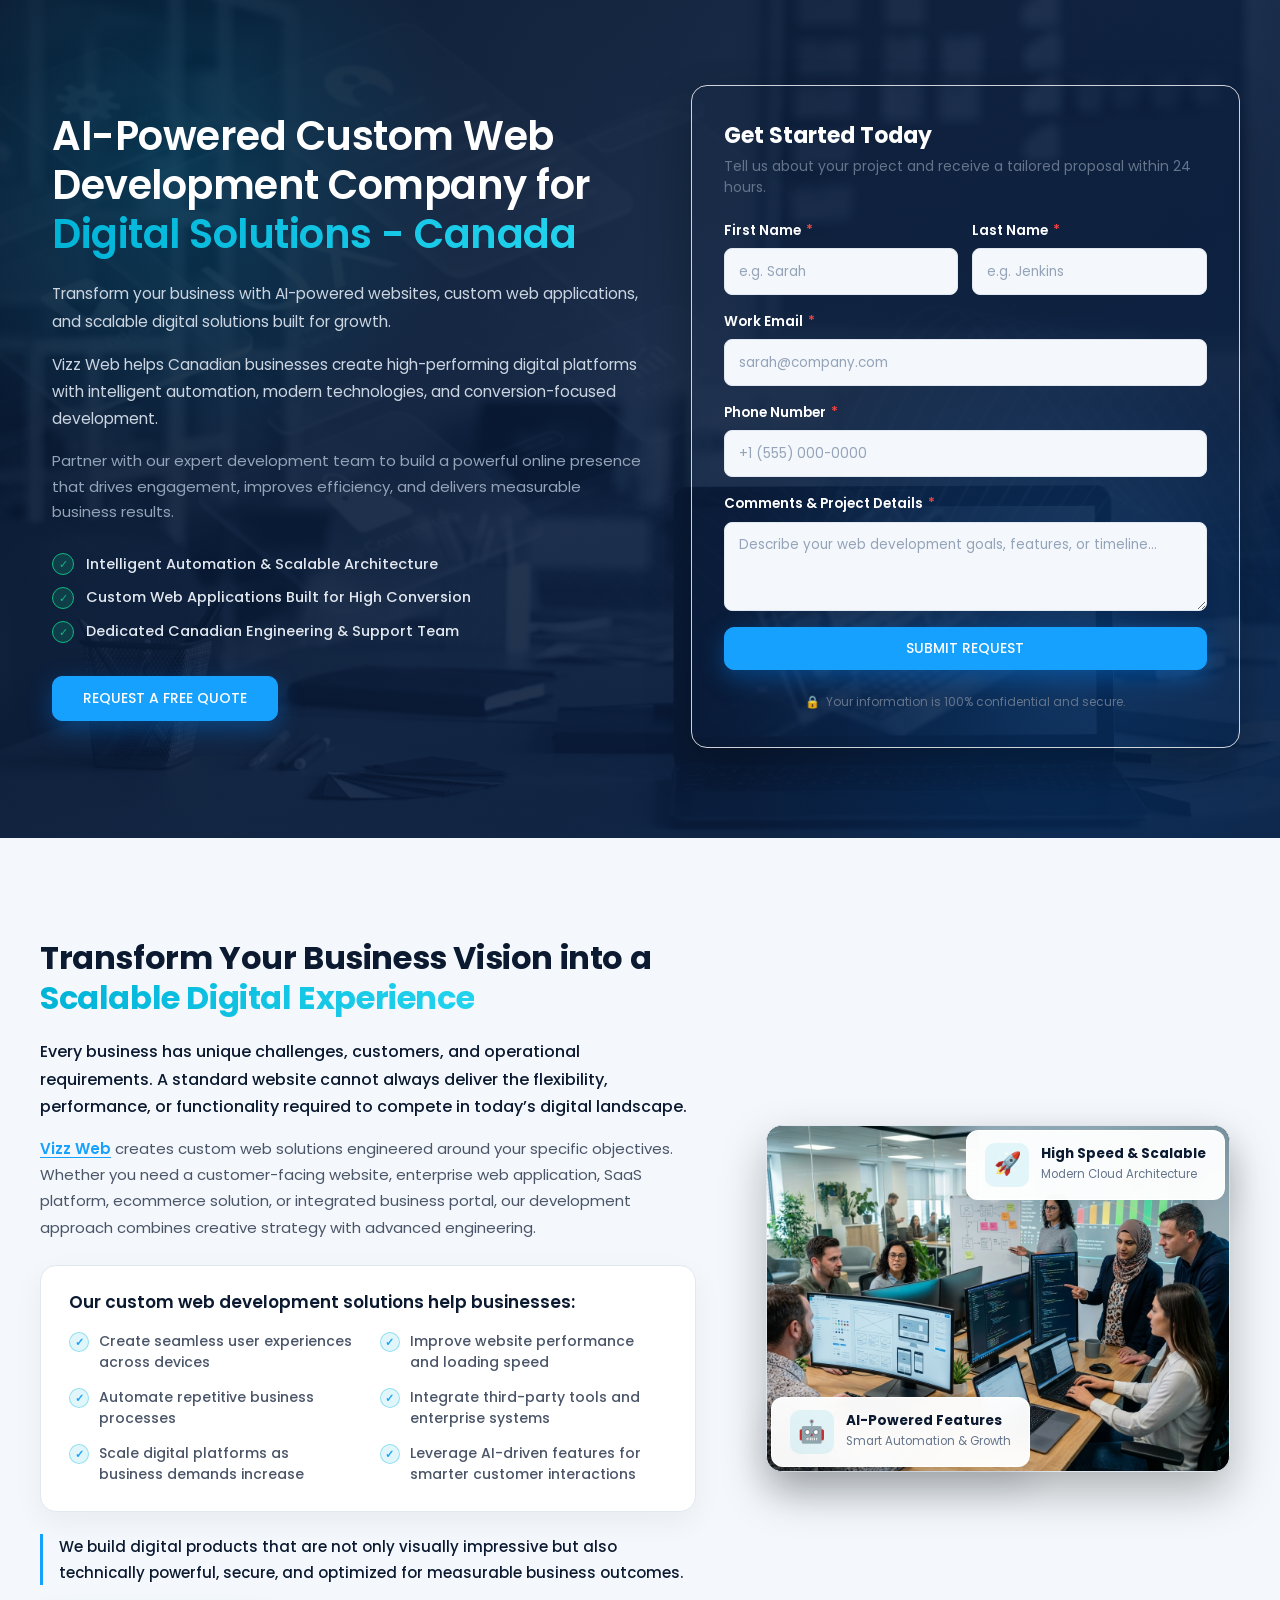
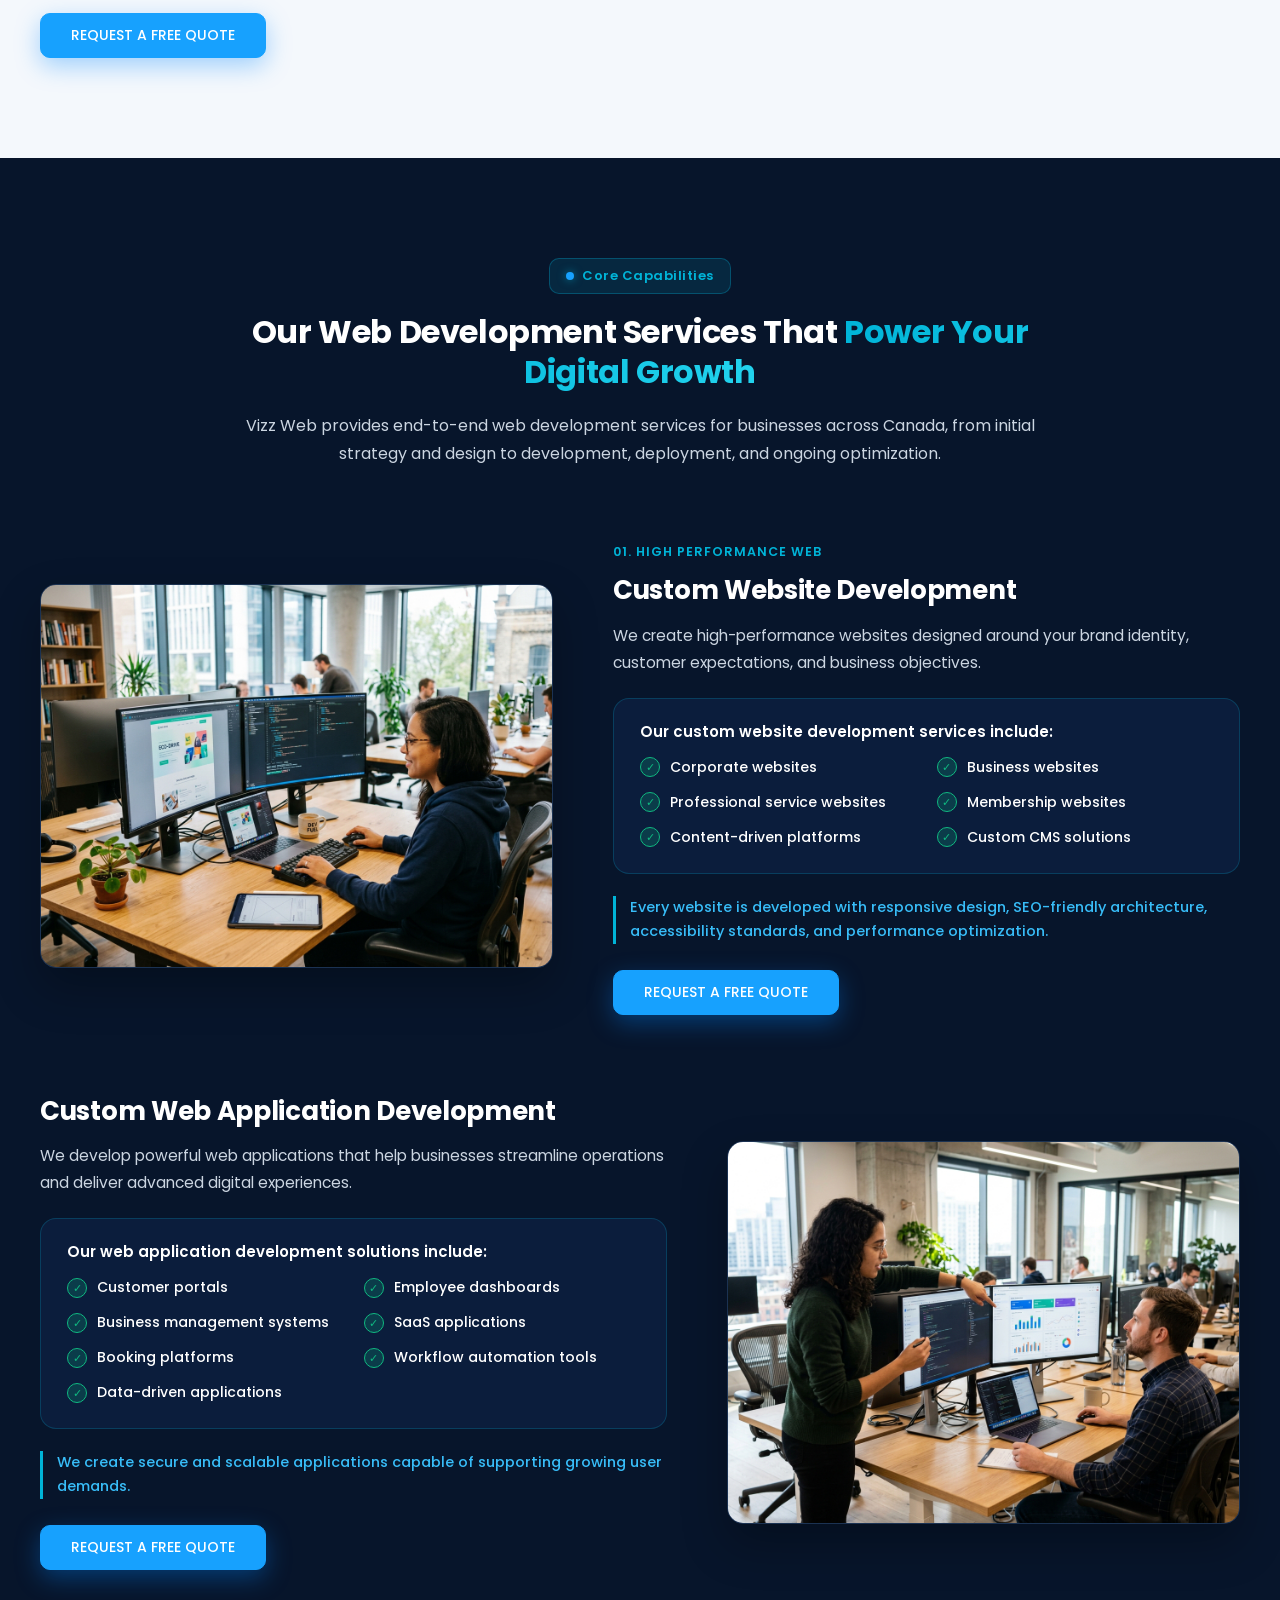
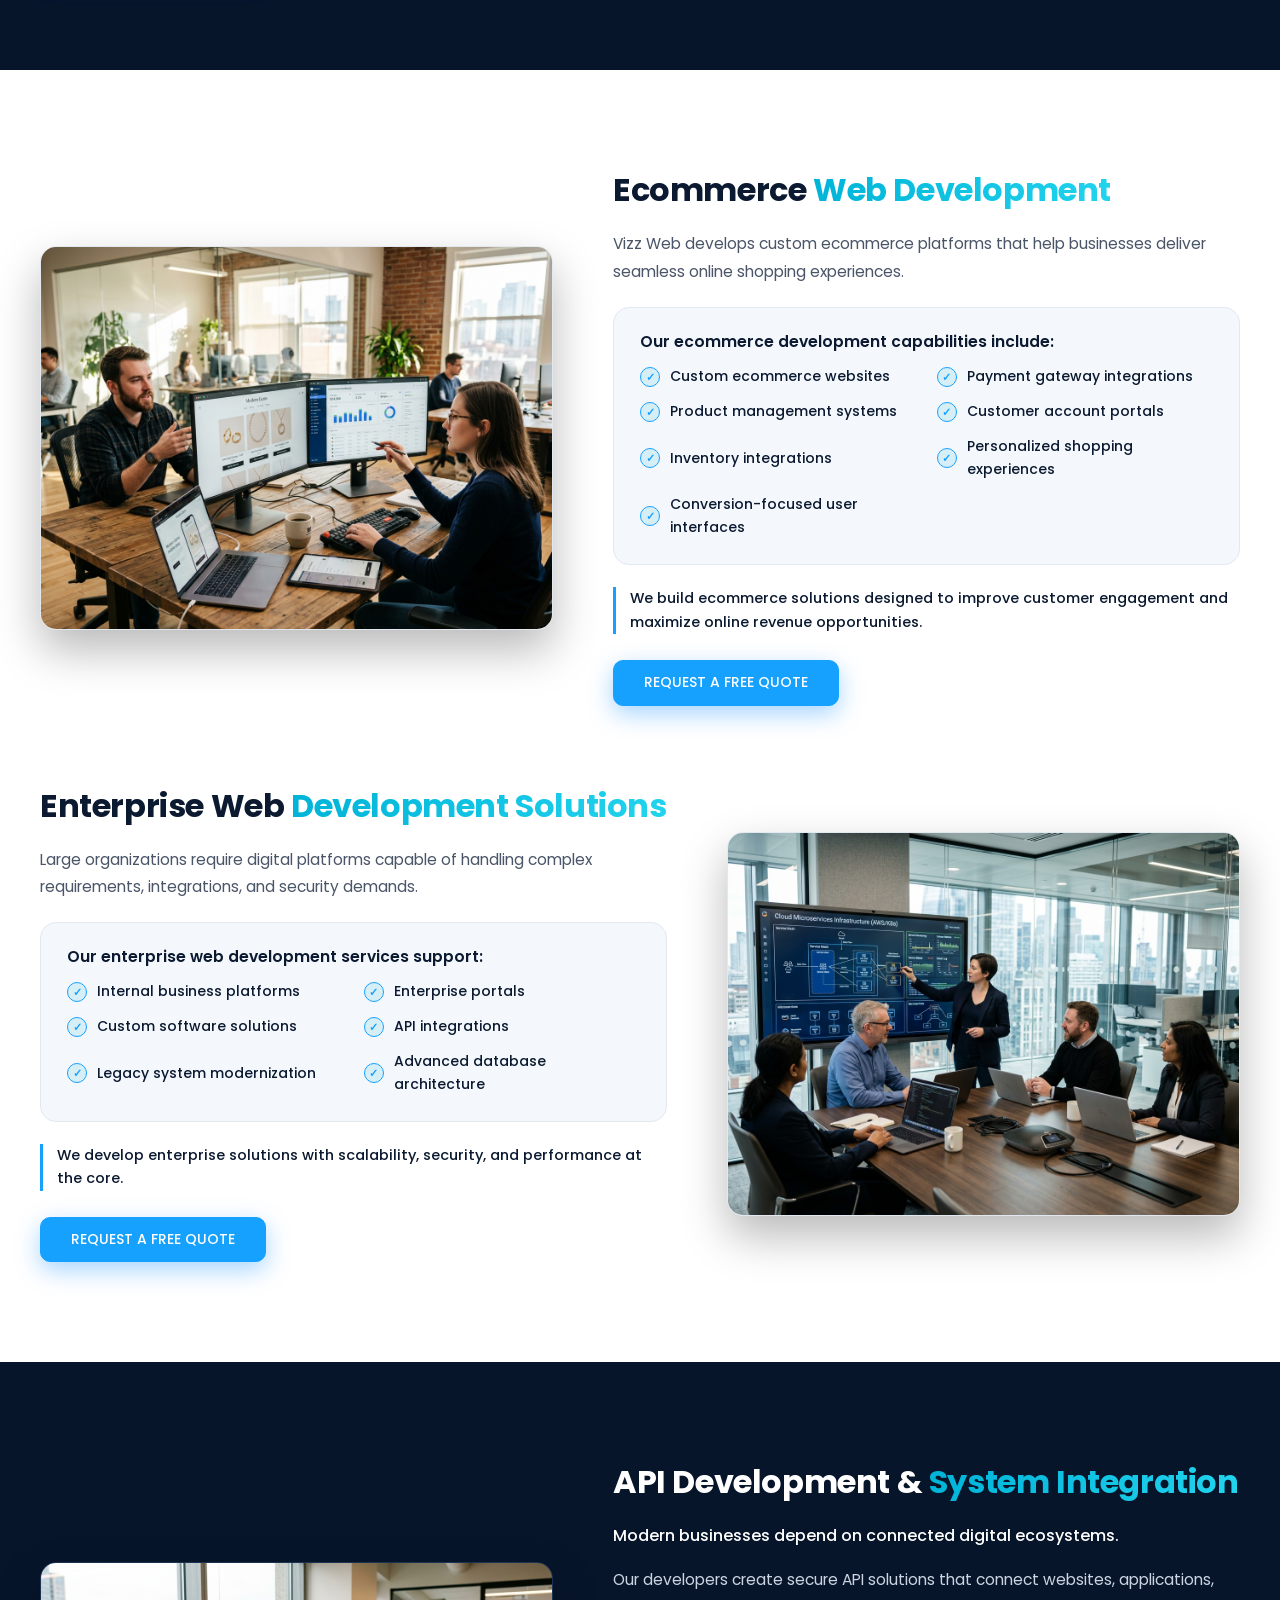
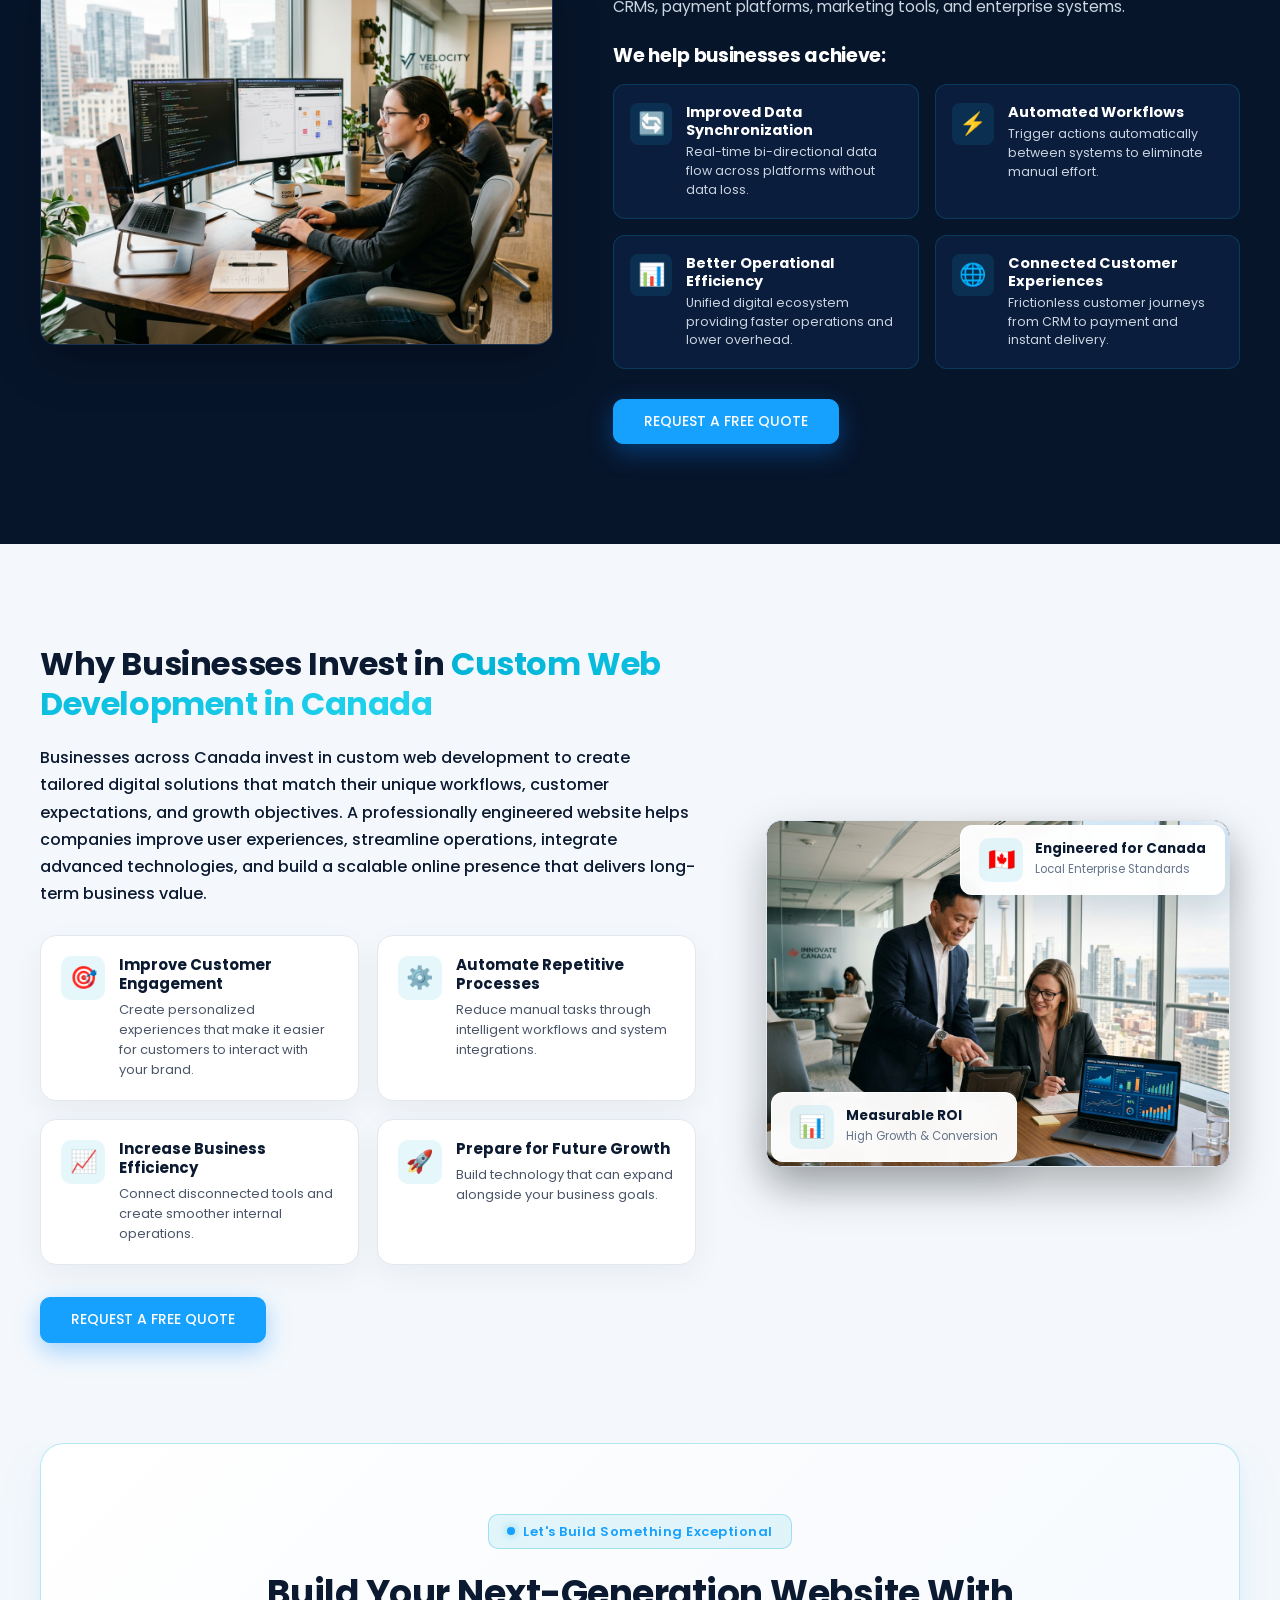
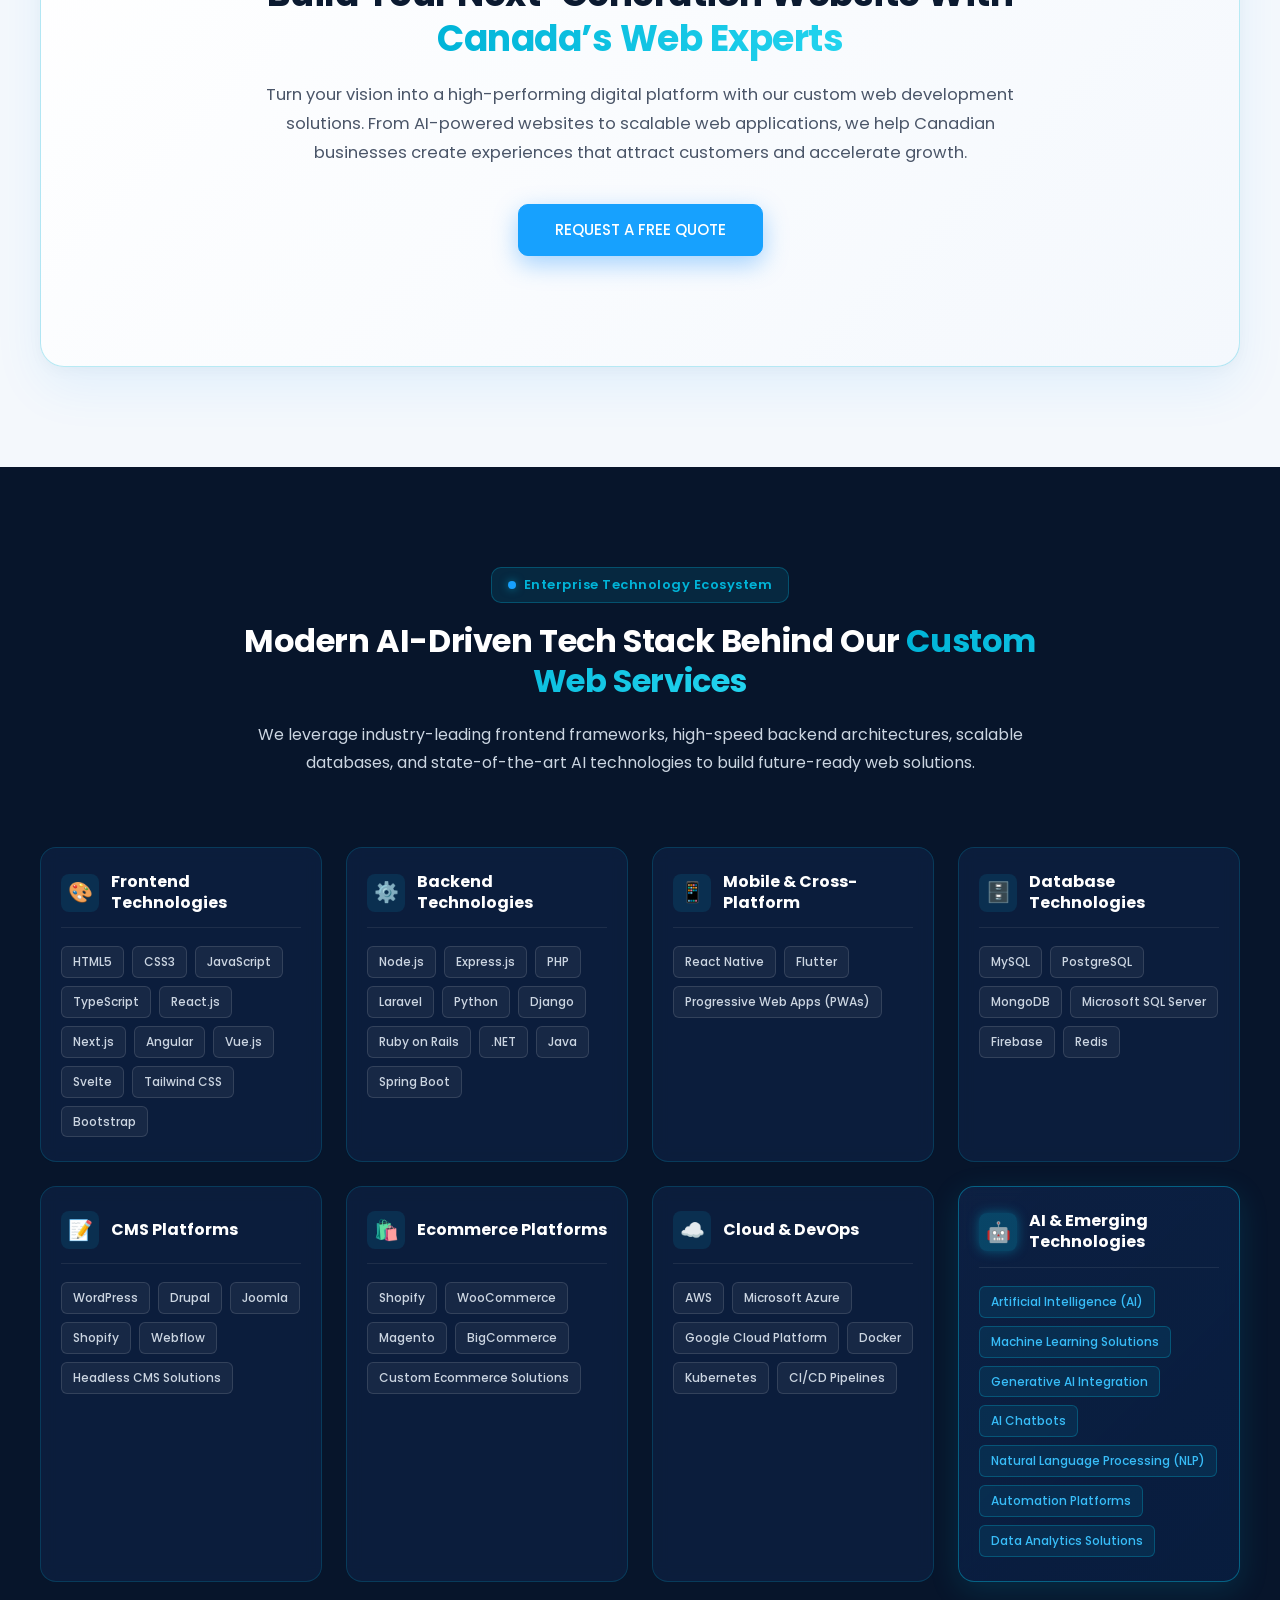
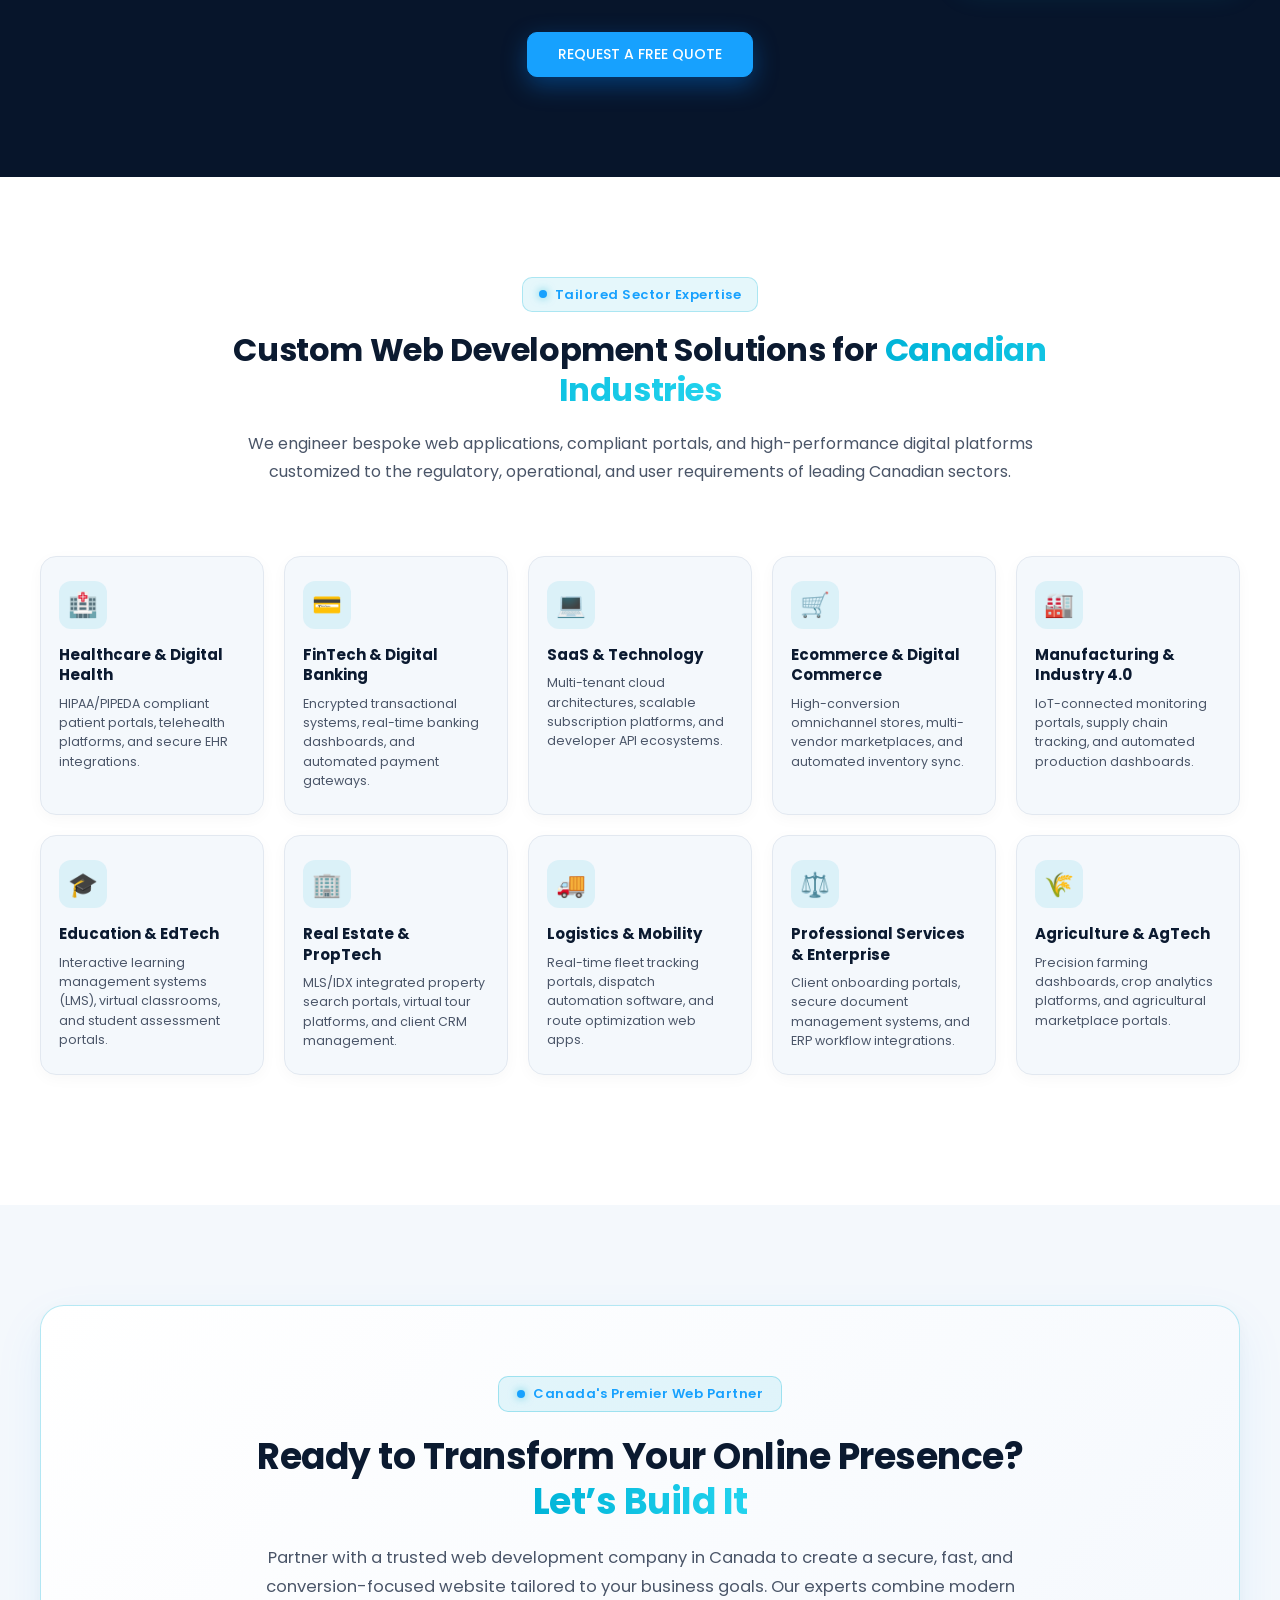
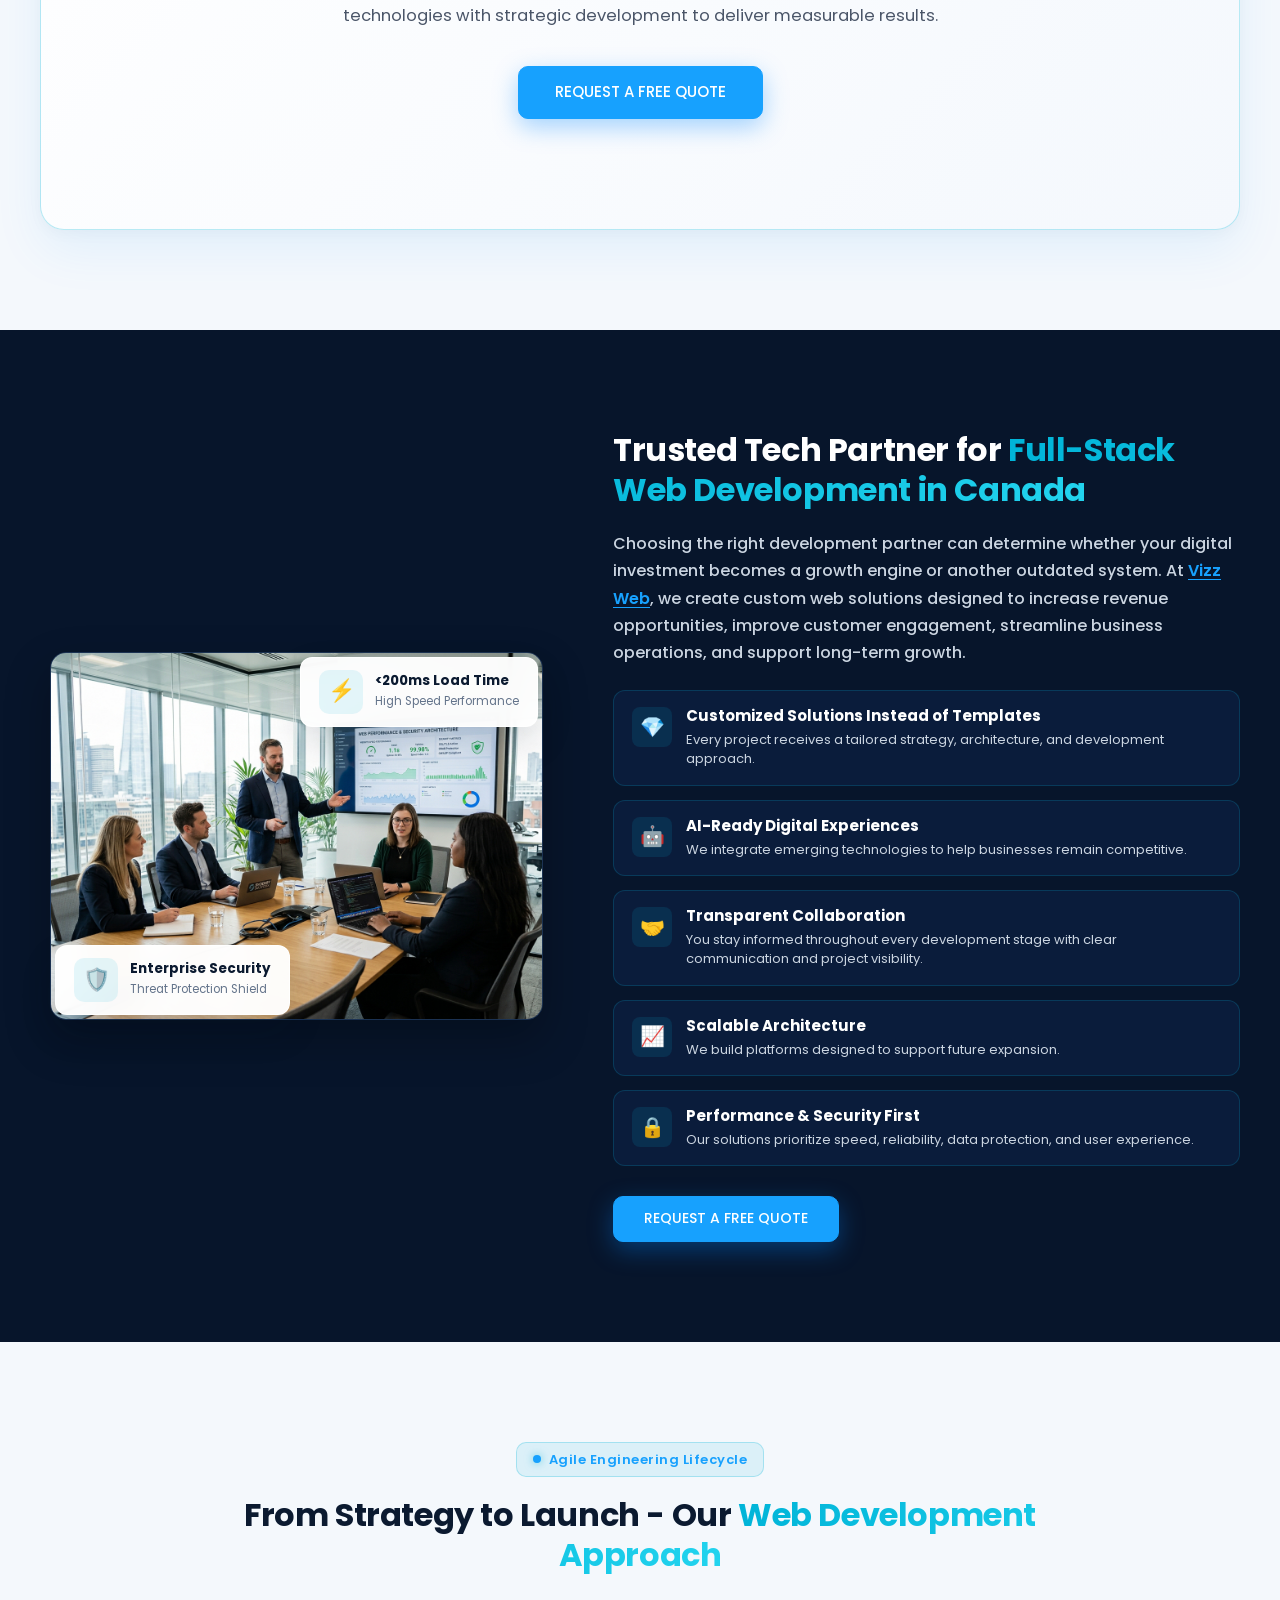
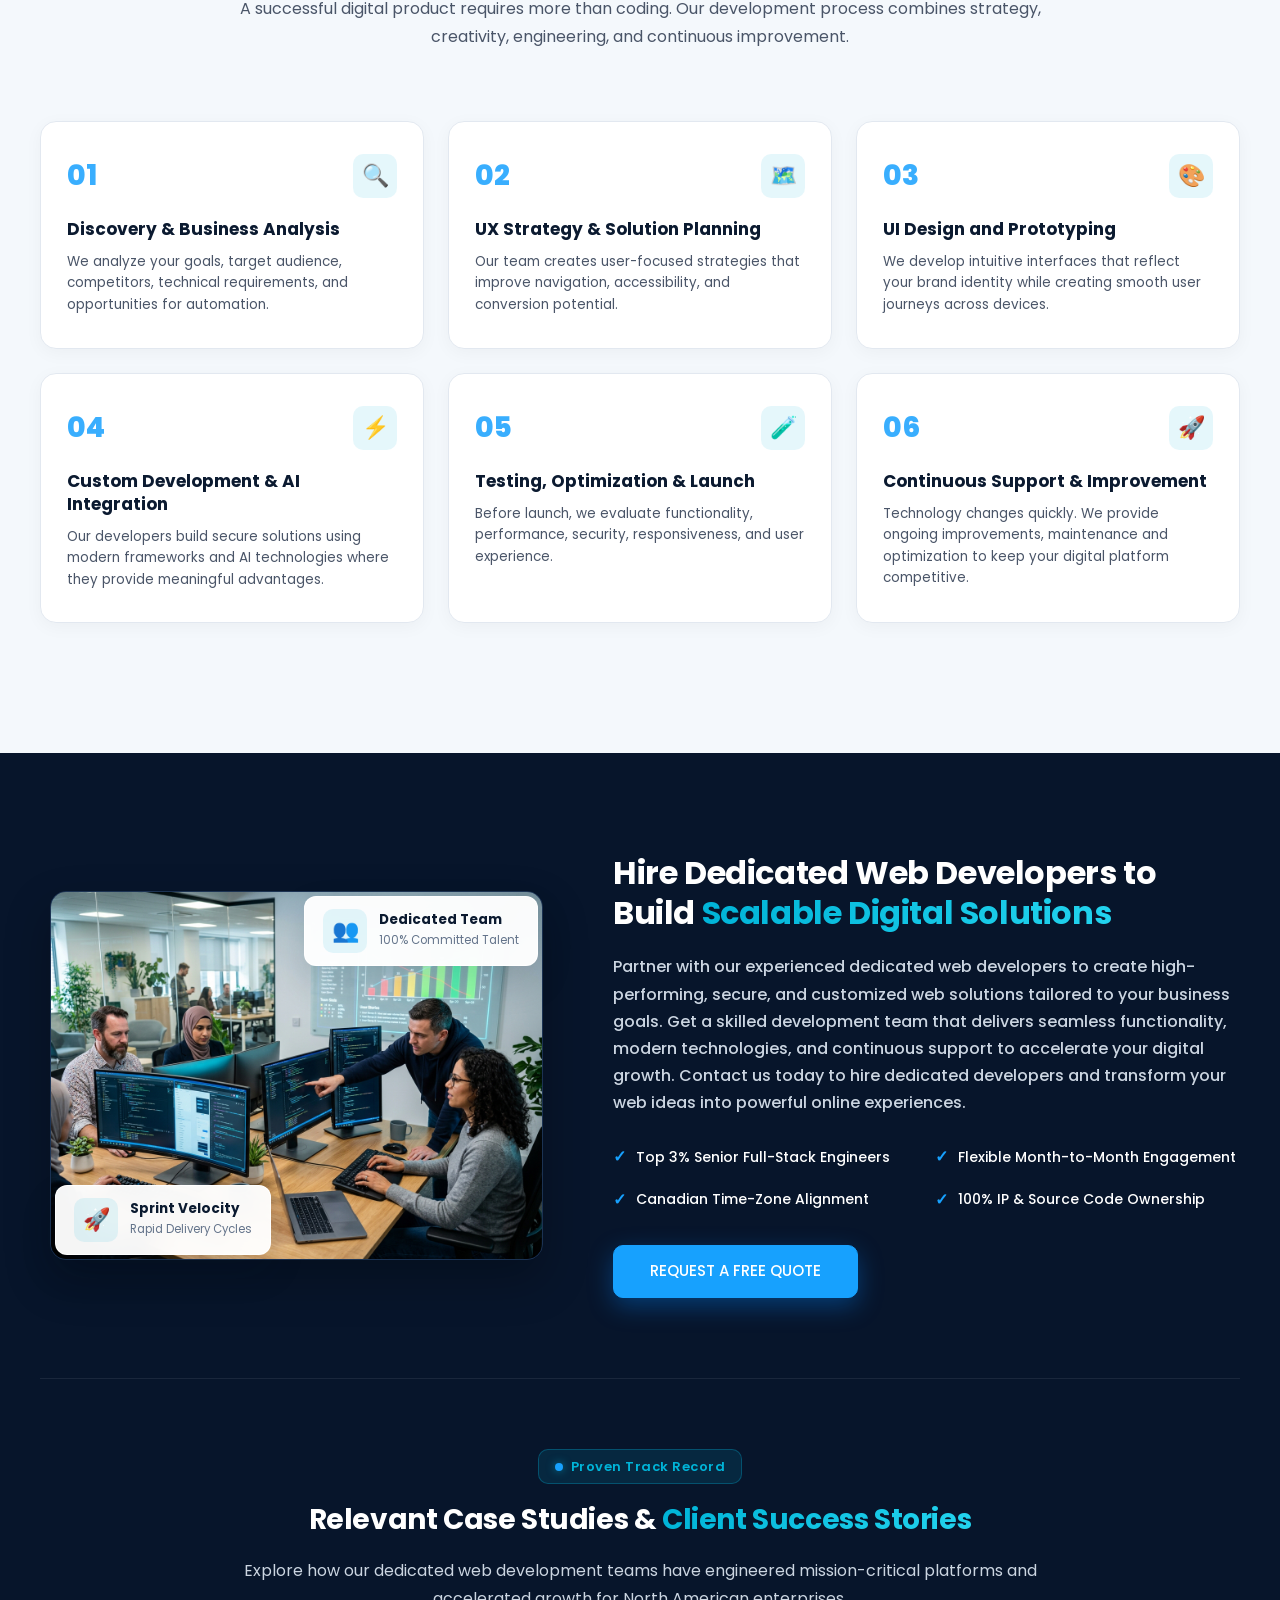
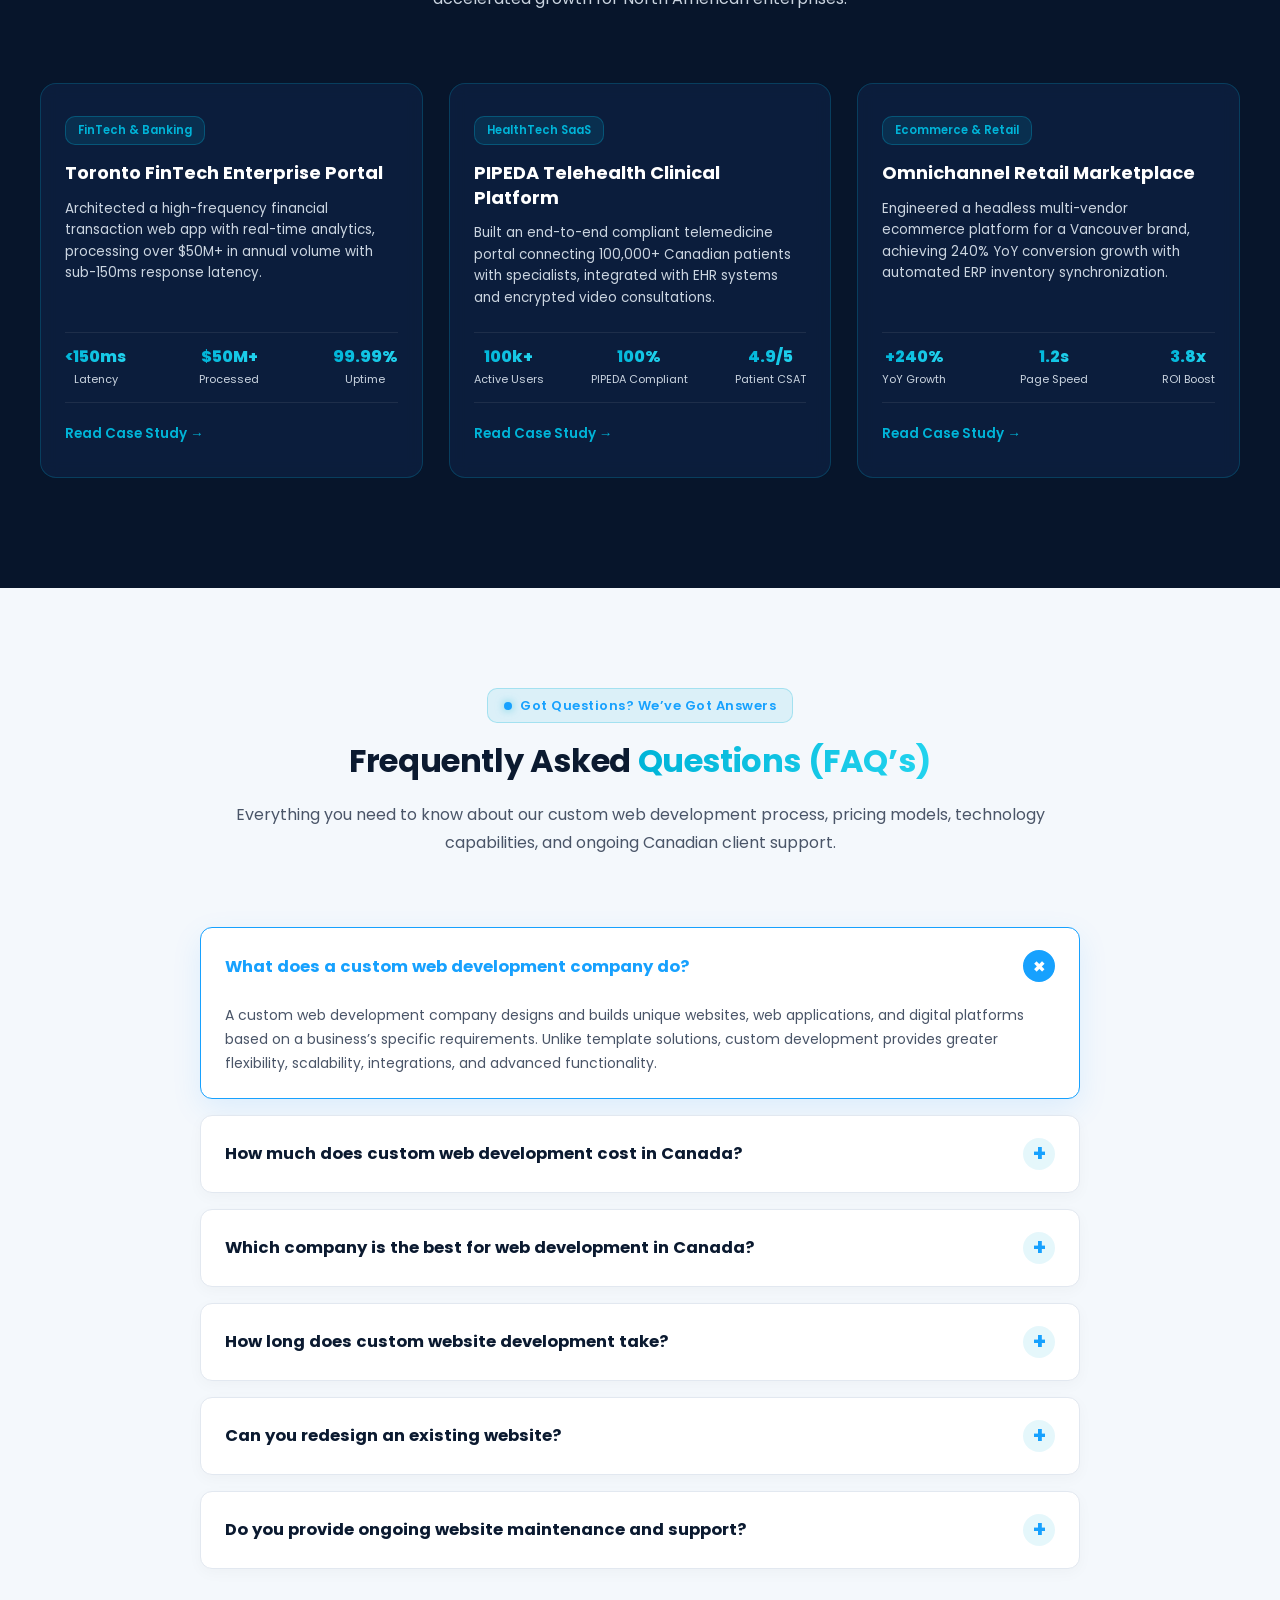
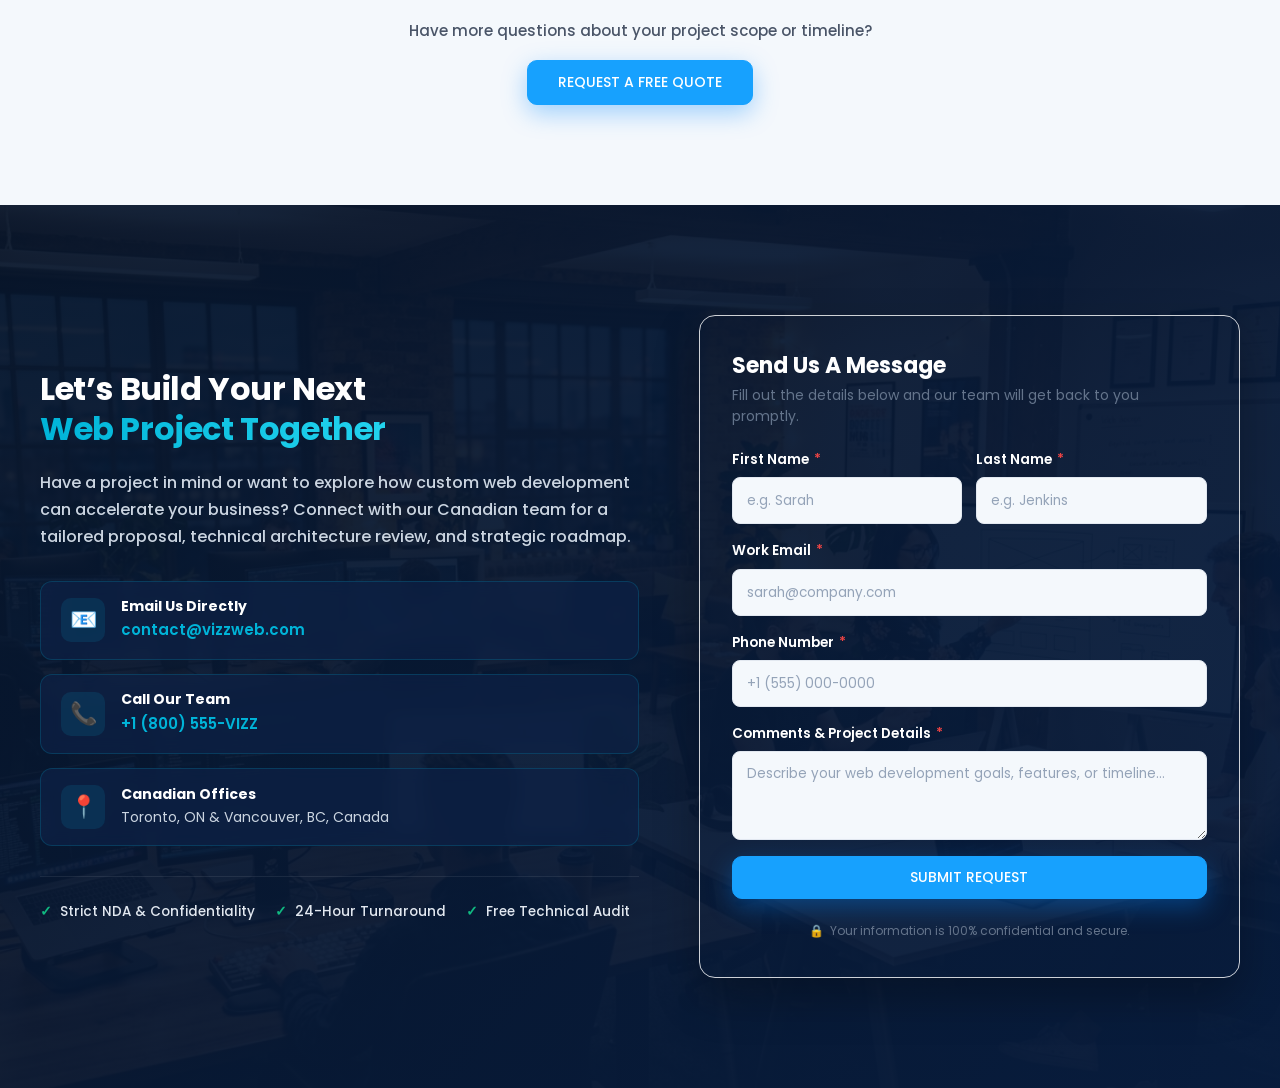
==== commit 4b8d8a72: "initialize design system with global styles and update industries slider container class" ====
--- a/index.html
+++ b/index.html
@@ -1006,7 +1006,7 @@
         <!-- 10 INDUSTRIES SLIDER WRAPPER (SPLIDE ACTIVE UNDER 991px, GRID ON DESKTOP) -->
         <div class="splide industries-slider" id="industries-slider" aria-label="Industry Solutions Interactive Slider">
           <div class="splide__track">
-            <div class="splide__list industries-grid" aria-label="Industry Solutions List">
+            <div class="splide__list industries-grid slider-sec" aria-label="Industry Solutions List">
 
               <!-- 1. Healthcare -->
               <div class="splide__slide">
--- a/assets/css/style.css
+++ b/assets/css/style.css
@@ -606,6 +606,7 @@
   margin-bottom: 28px;
   border-left: 3px solid var(--btn-primary);
   padding-left: 16px;
+  text-align: left !important;
 }
 
 .experience-actions {
@@ -1545,7 +1546,7 @@
 
 /* Canadian Industries Slider (Light Theme Controls) */
 .industries-slider {
-  margin-bottom: 70px;
+  margin-bottom: 30px;
 }
 
 .industries-slider .splide__arrows {
@@ -1628,7 +1629,7 @@
 
 /* Process Slider (Light Theme Controls) */
 .process-slider {
-  margin-bottom: 50px;
+  margin-bottom: 30px;
 }
 
 .process-slider .splide__arrows {
@@ -2288,7 +2289,7 @@
     grid-template-columns: repeat(4, 1fr) !important;
     gap: 24px !important;
     transform: none !important;
-    margin-bottom: 50px !important;
+    margin-bottom: 30px !important;
     width: 100% !important;
     height: auto !important;
   }
@@ -2299,18 +2300,17 @@
     grid-template-columns: repeat(5, 1fr) !important;
     gap: 20px !important;
     transform: none !important;
-    margin-bottom: 70px !important;
+    margin-bottom: 30px !important;
     width: 100% !important;
     height: auto !important;
   }
-
   .process-slider .splide__list,
   .process-steps-grid {
     display: grid !important;
     grid-template-columns: repeat(3, 1fr) !important;
     gap: 24px !important;
     transform: none !important;
-    margin-bottom: 50px !important;
+    margin-bottom: 30px !important;
     width: 100% !important;
     height: auto !important;
   }
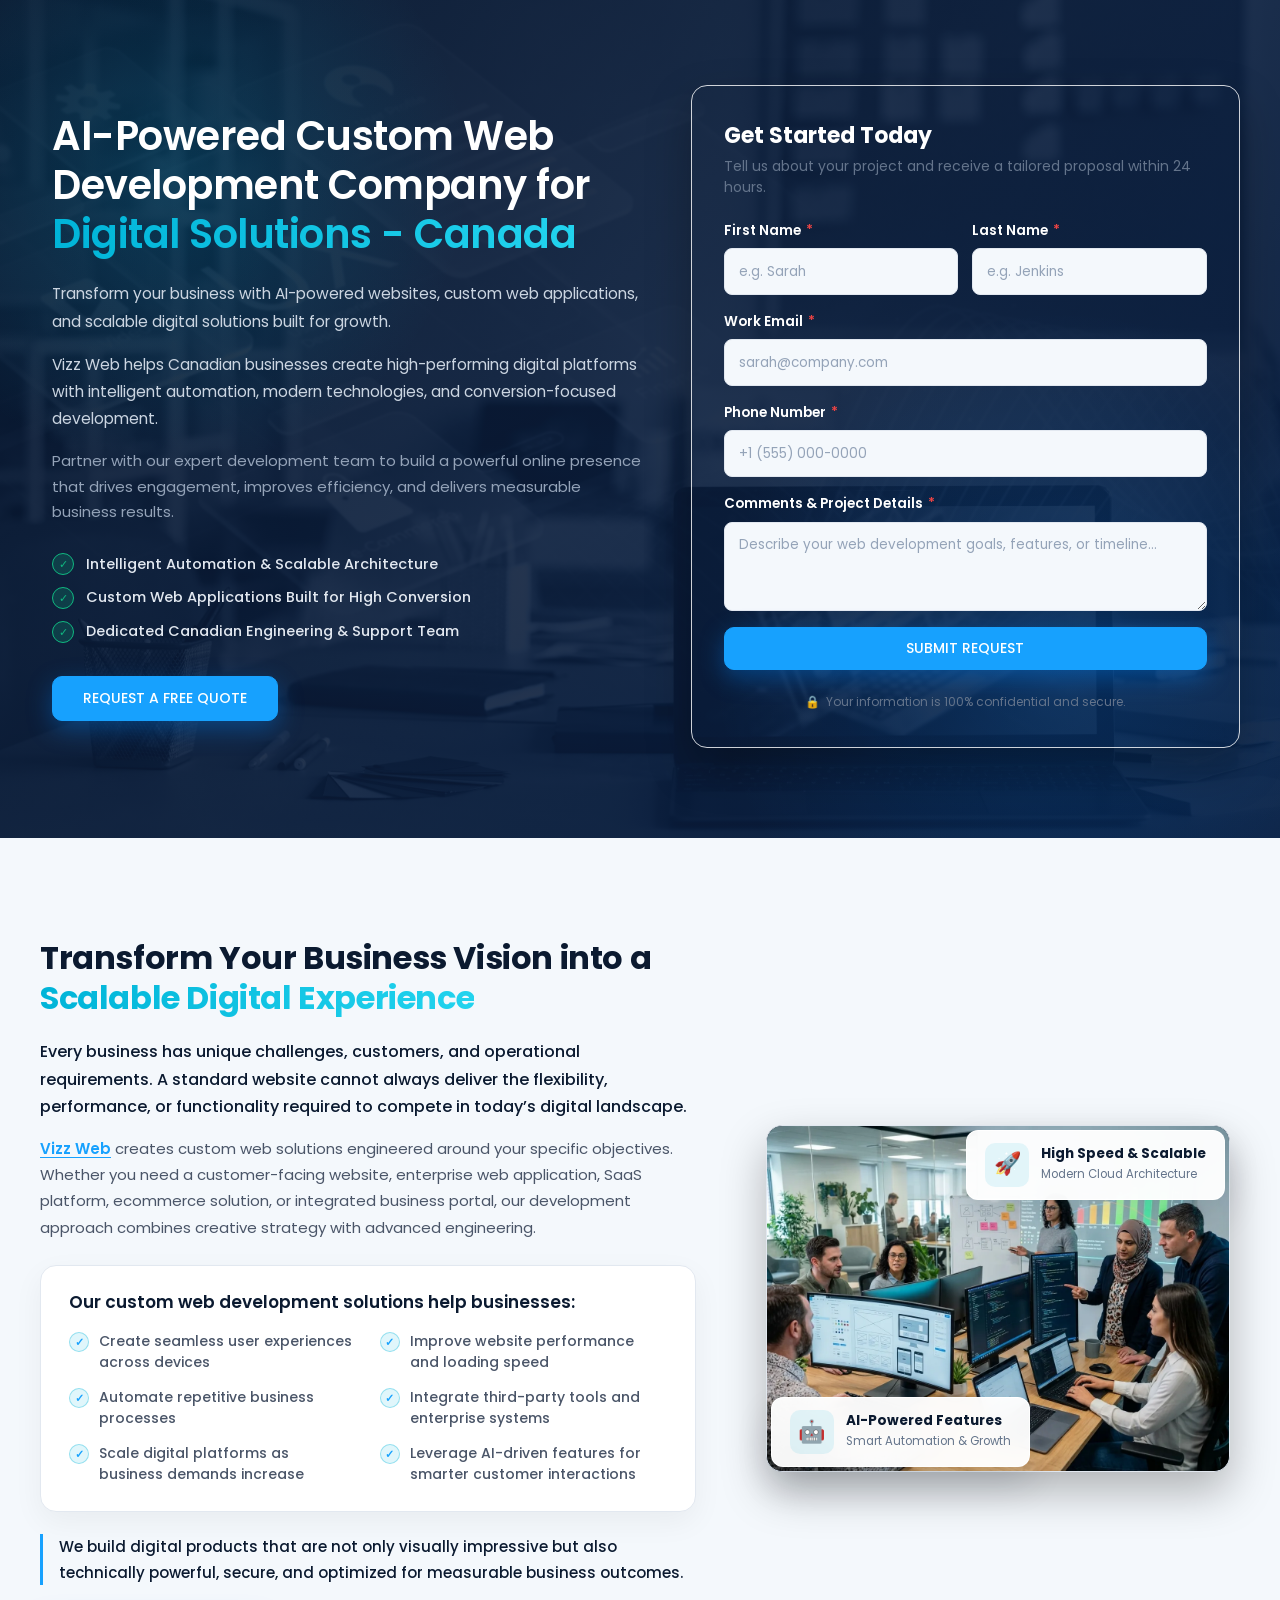
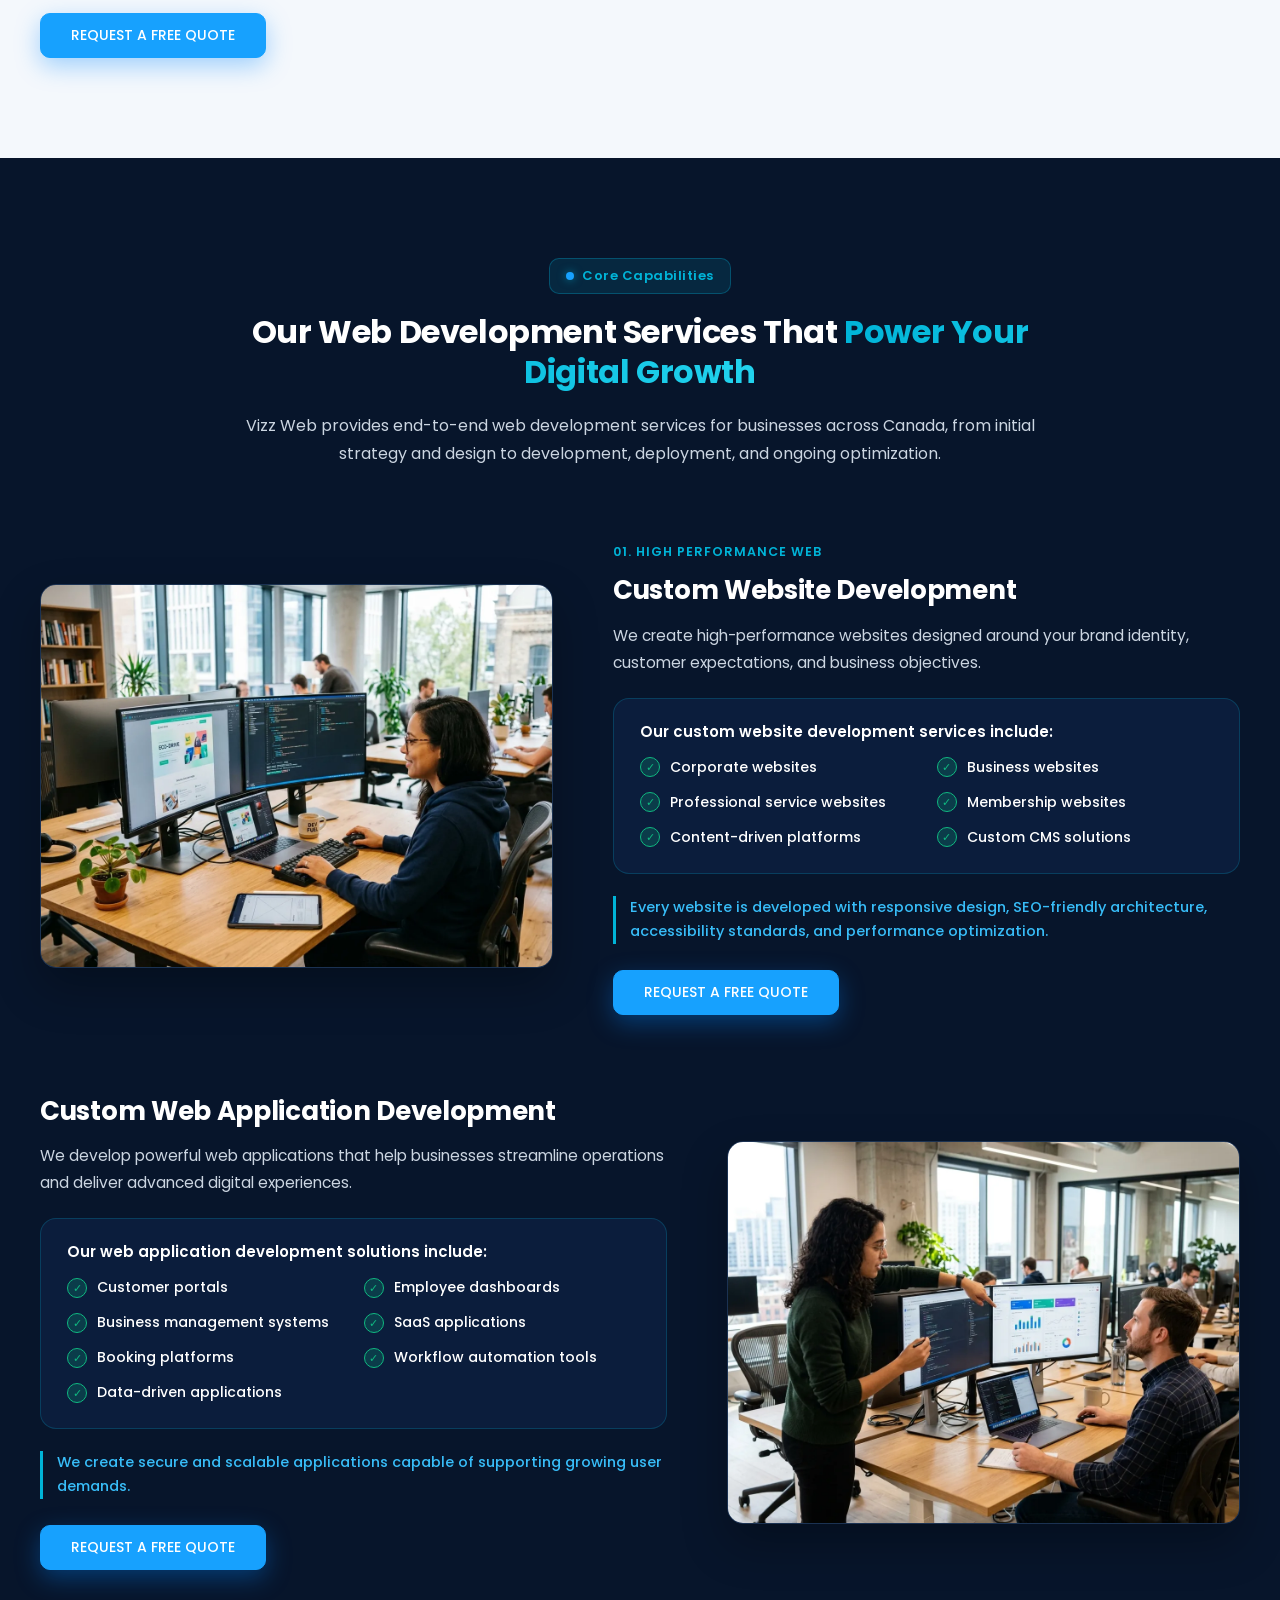
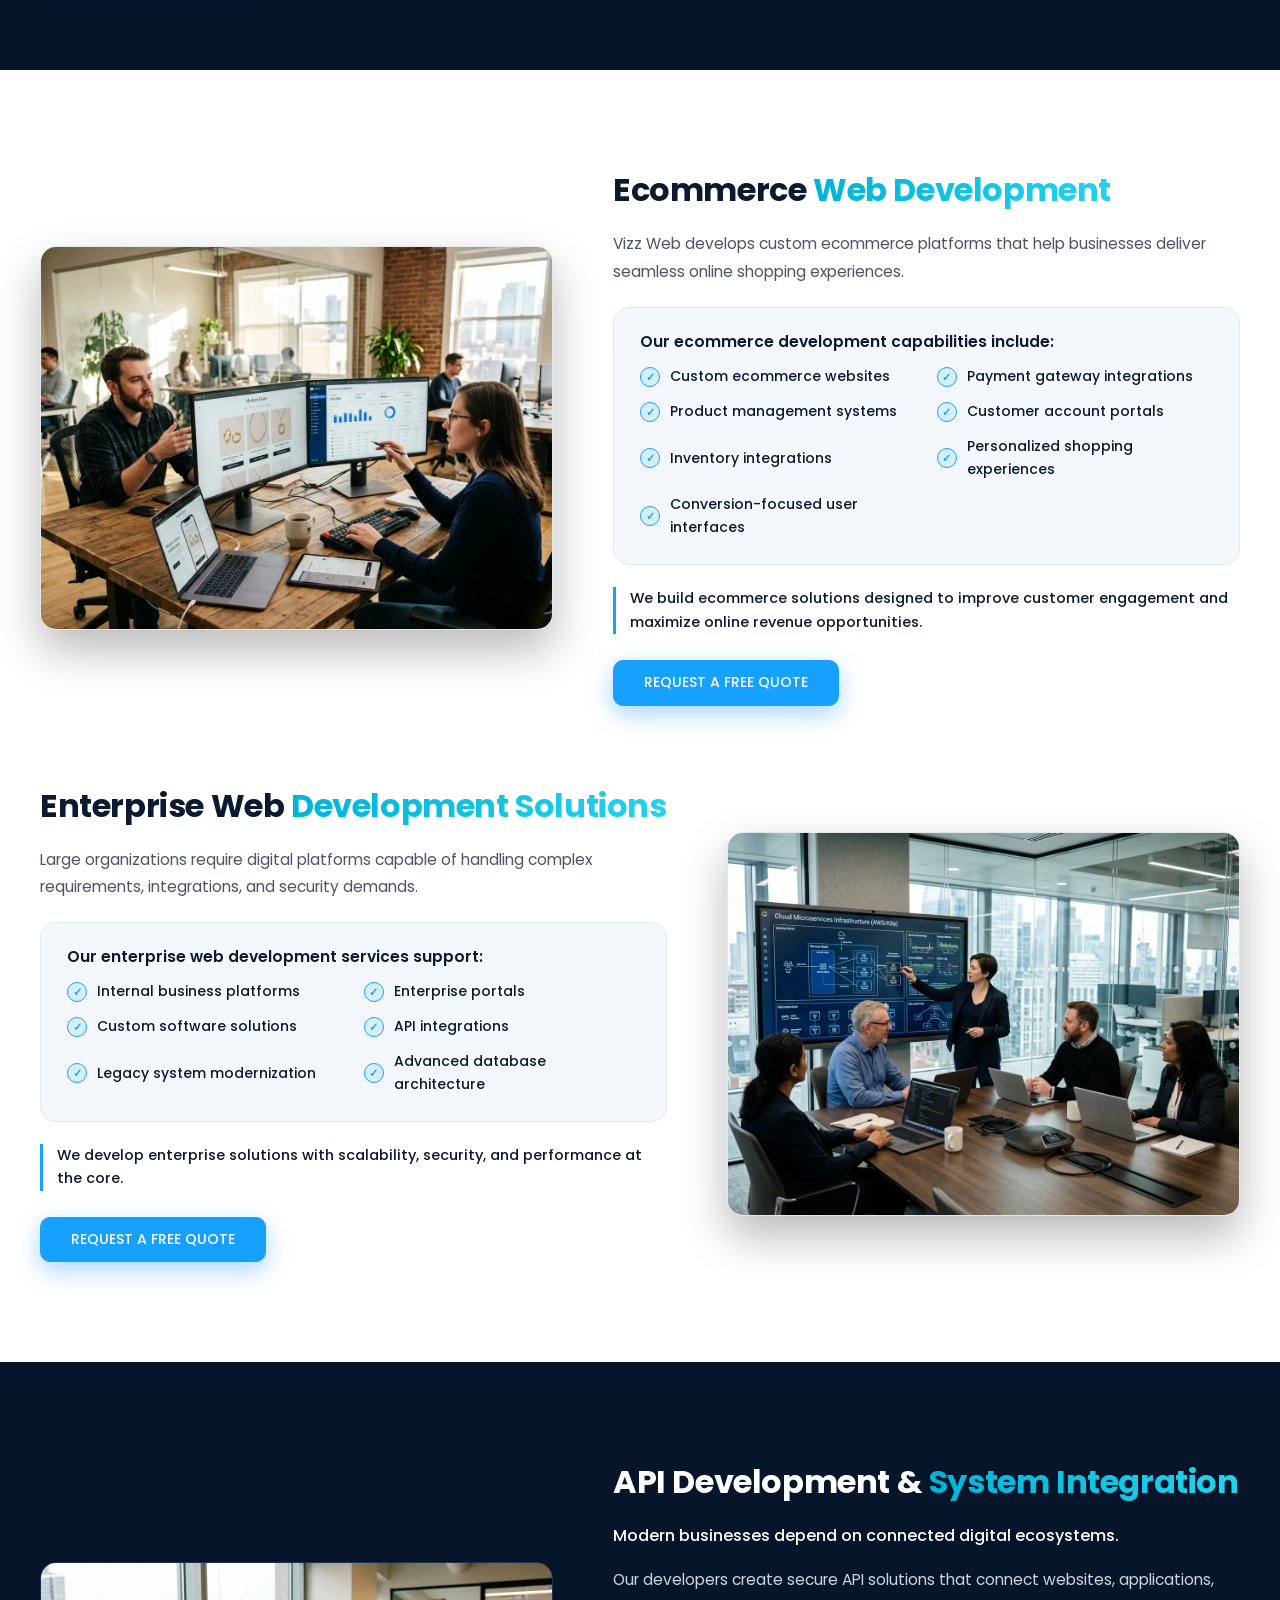
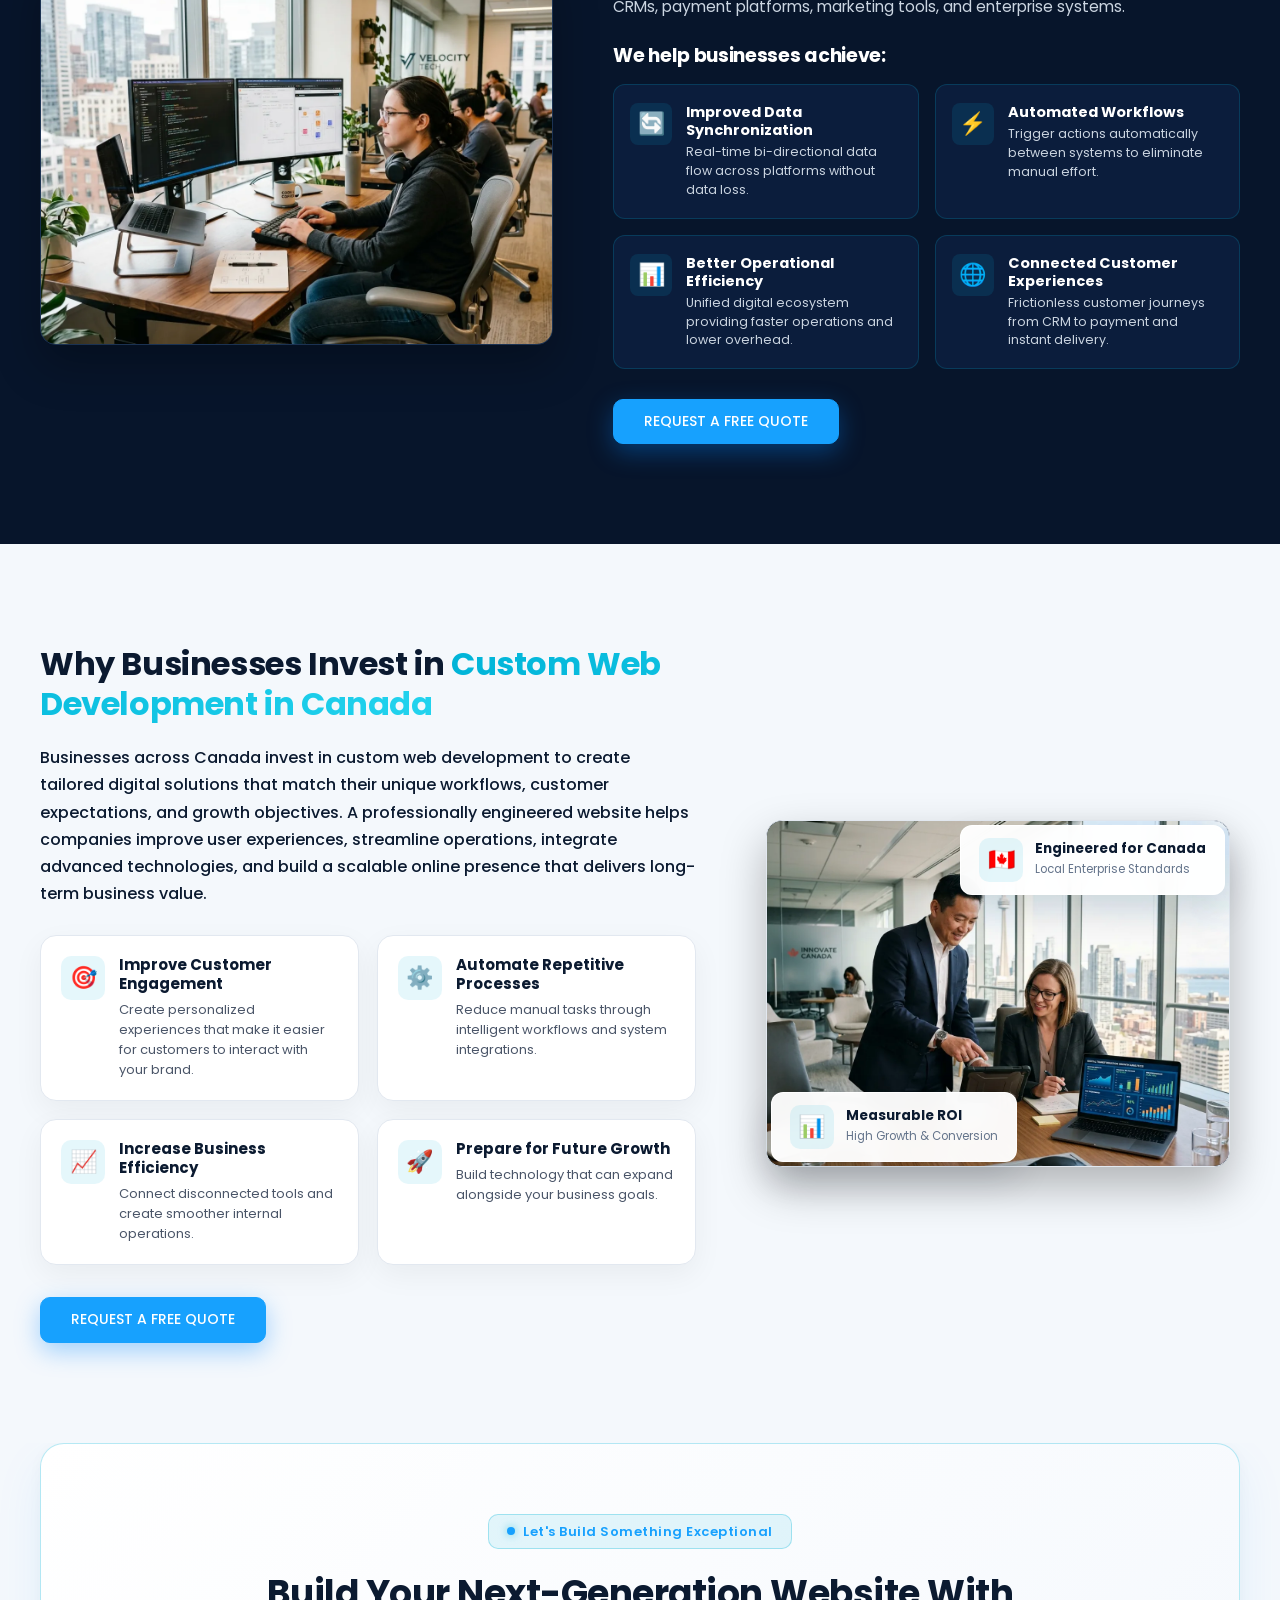
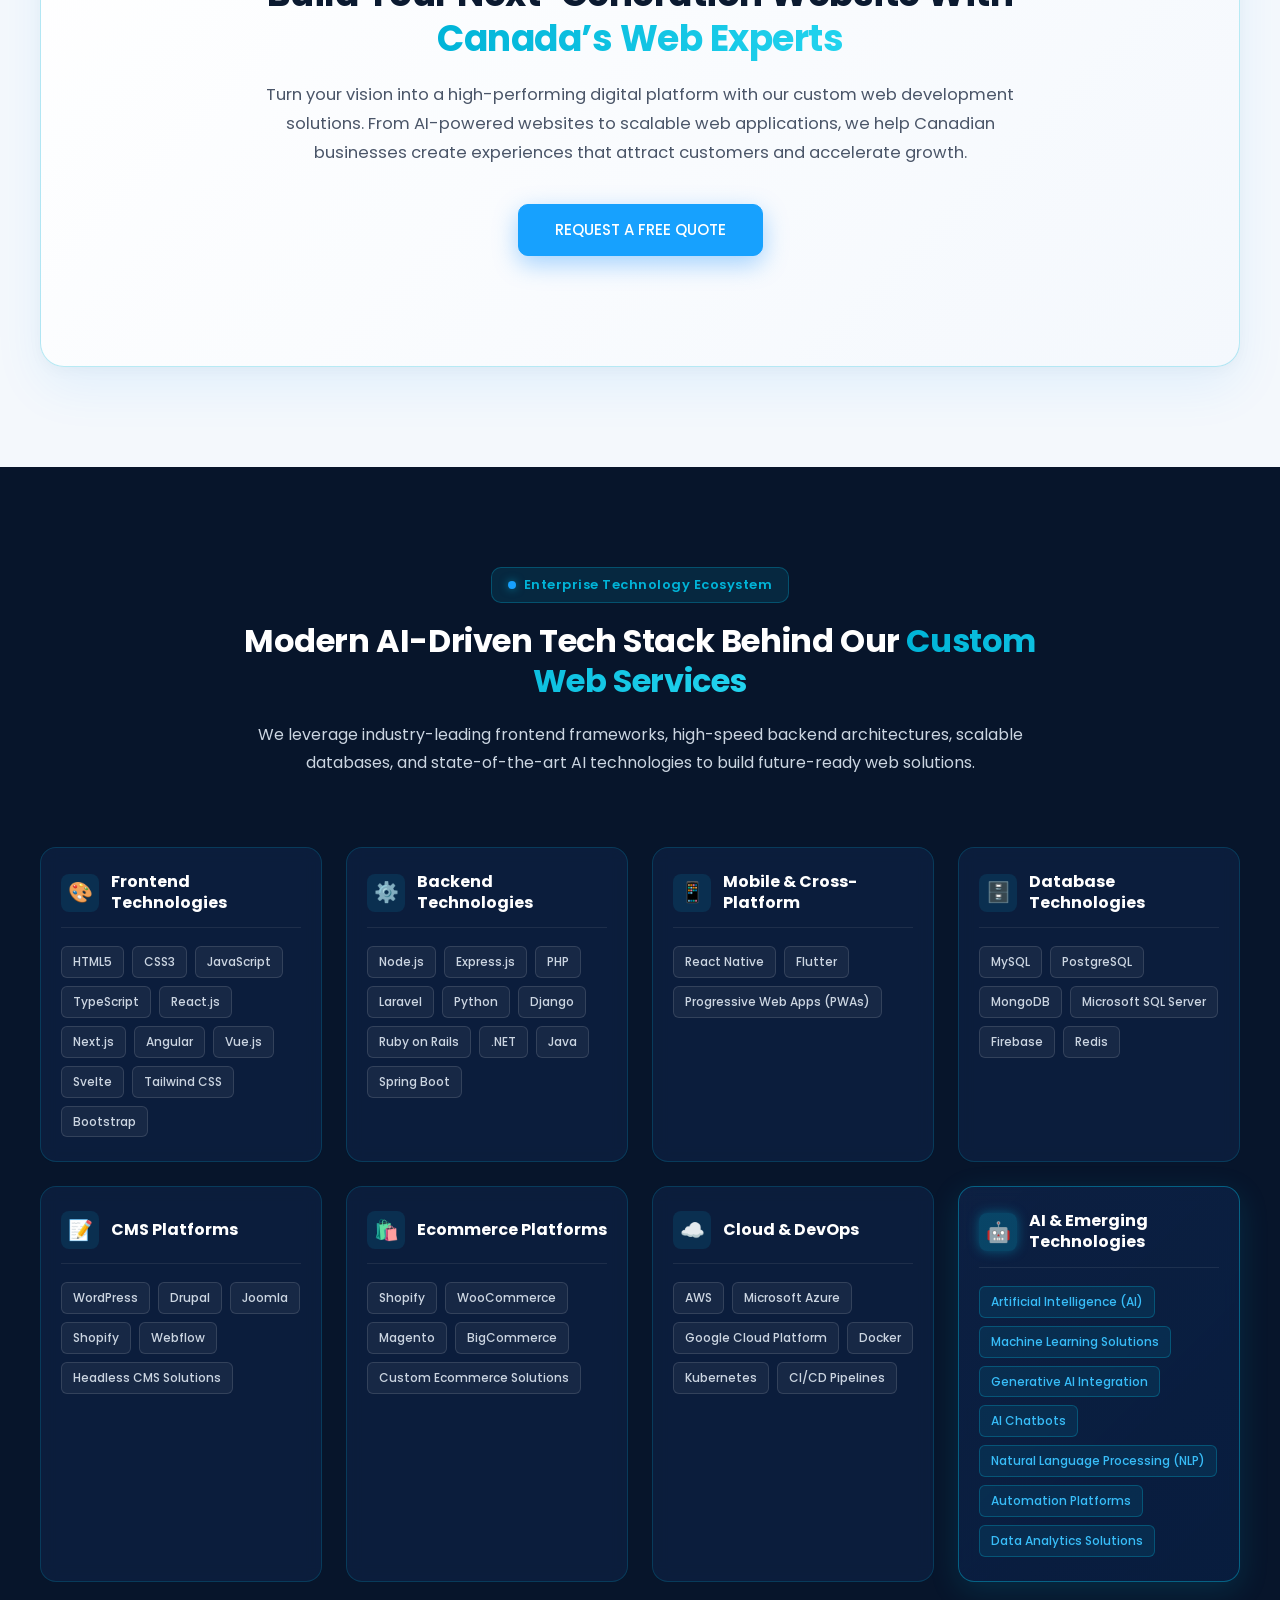
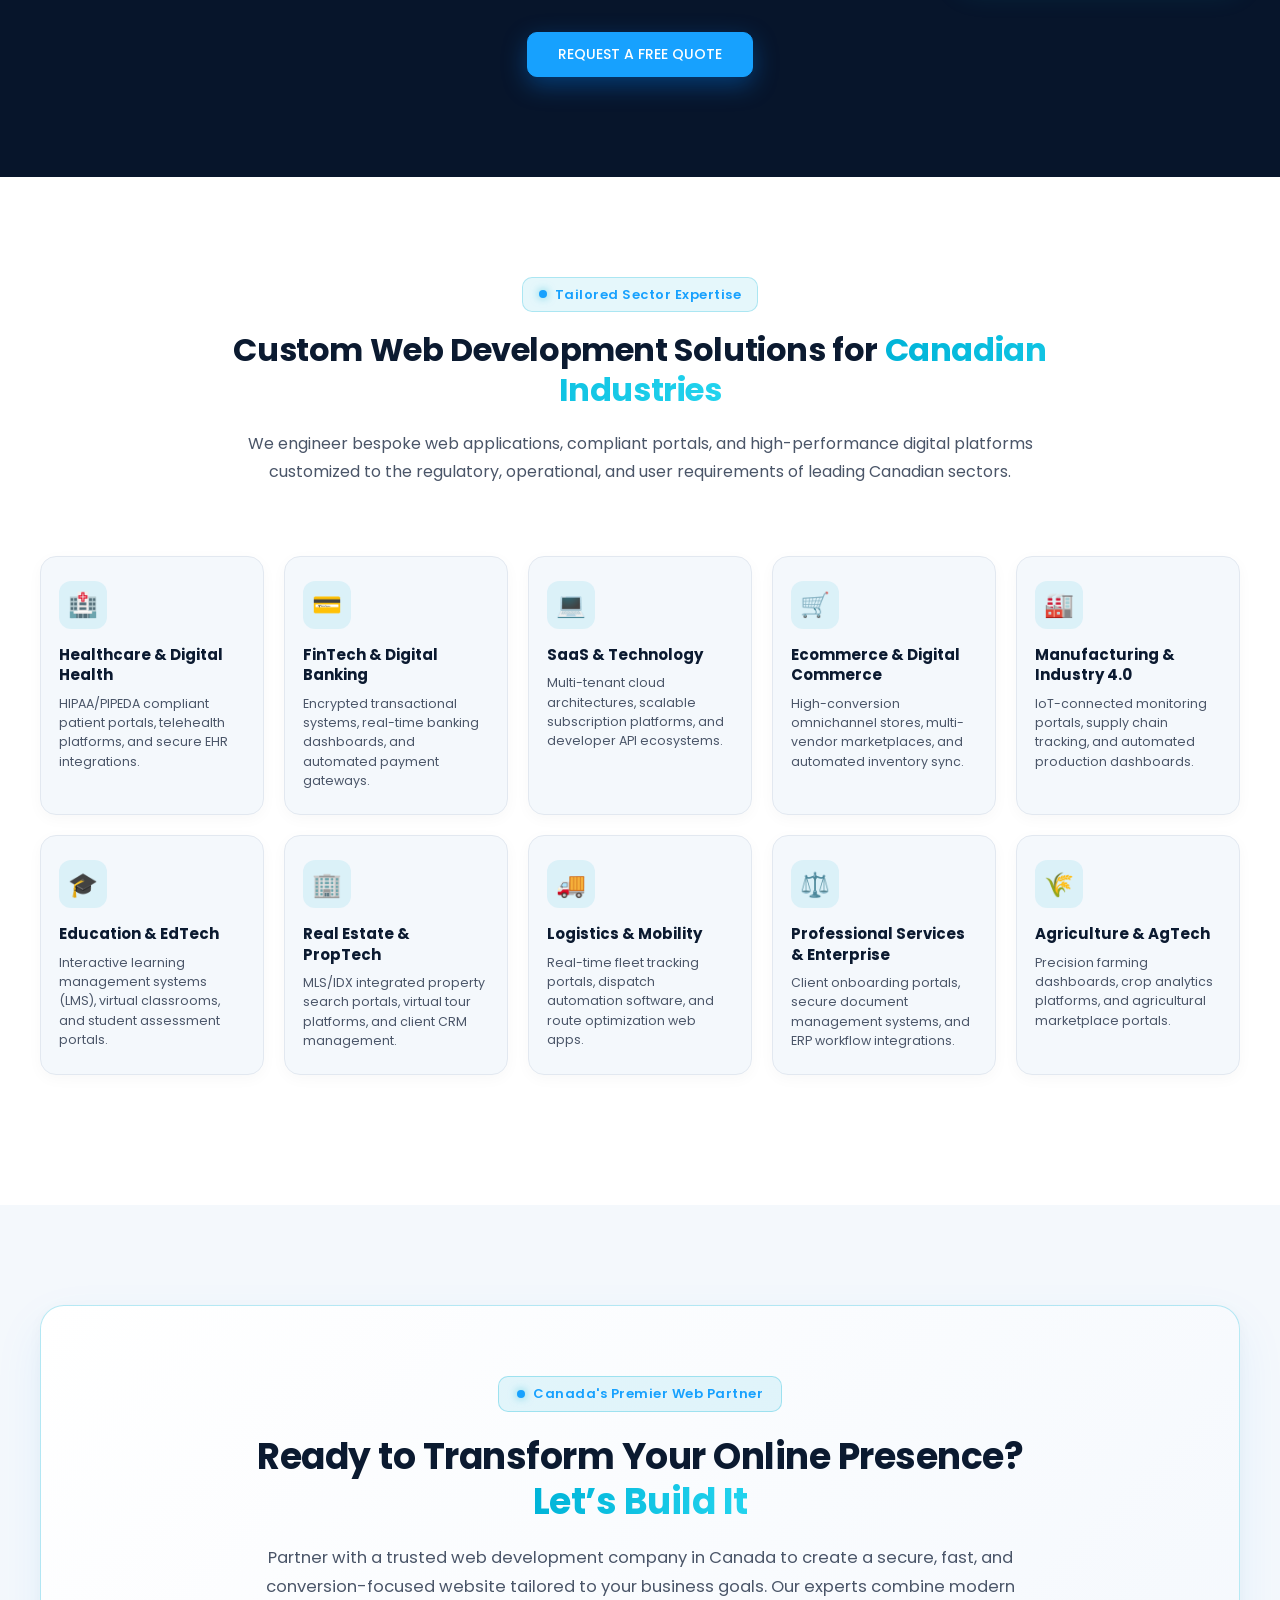
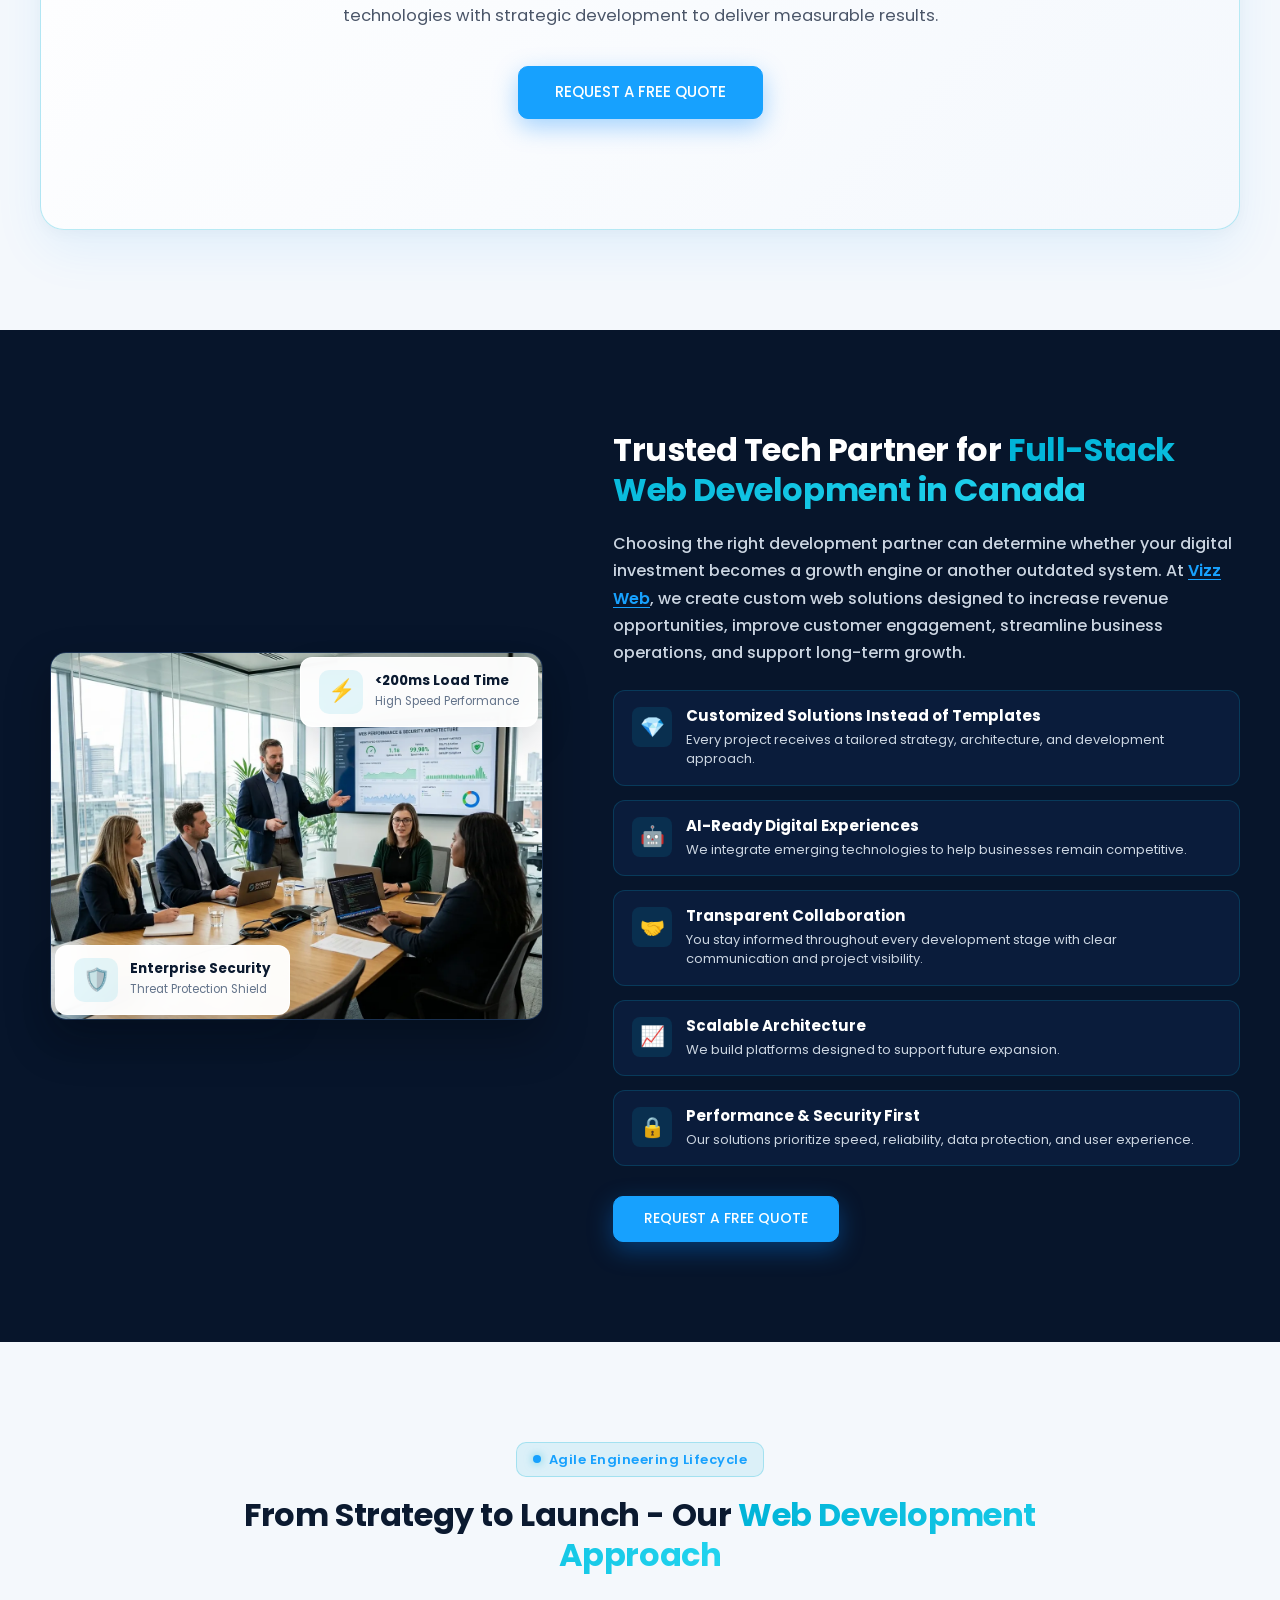
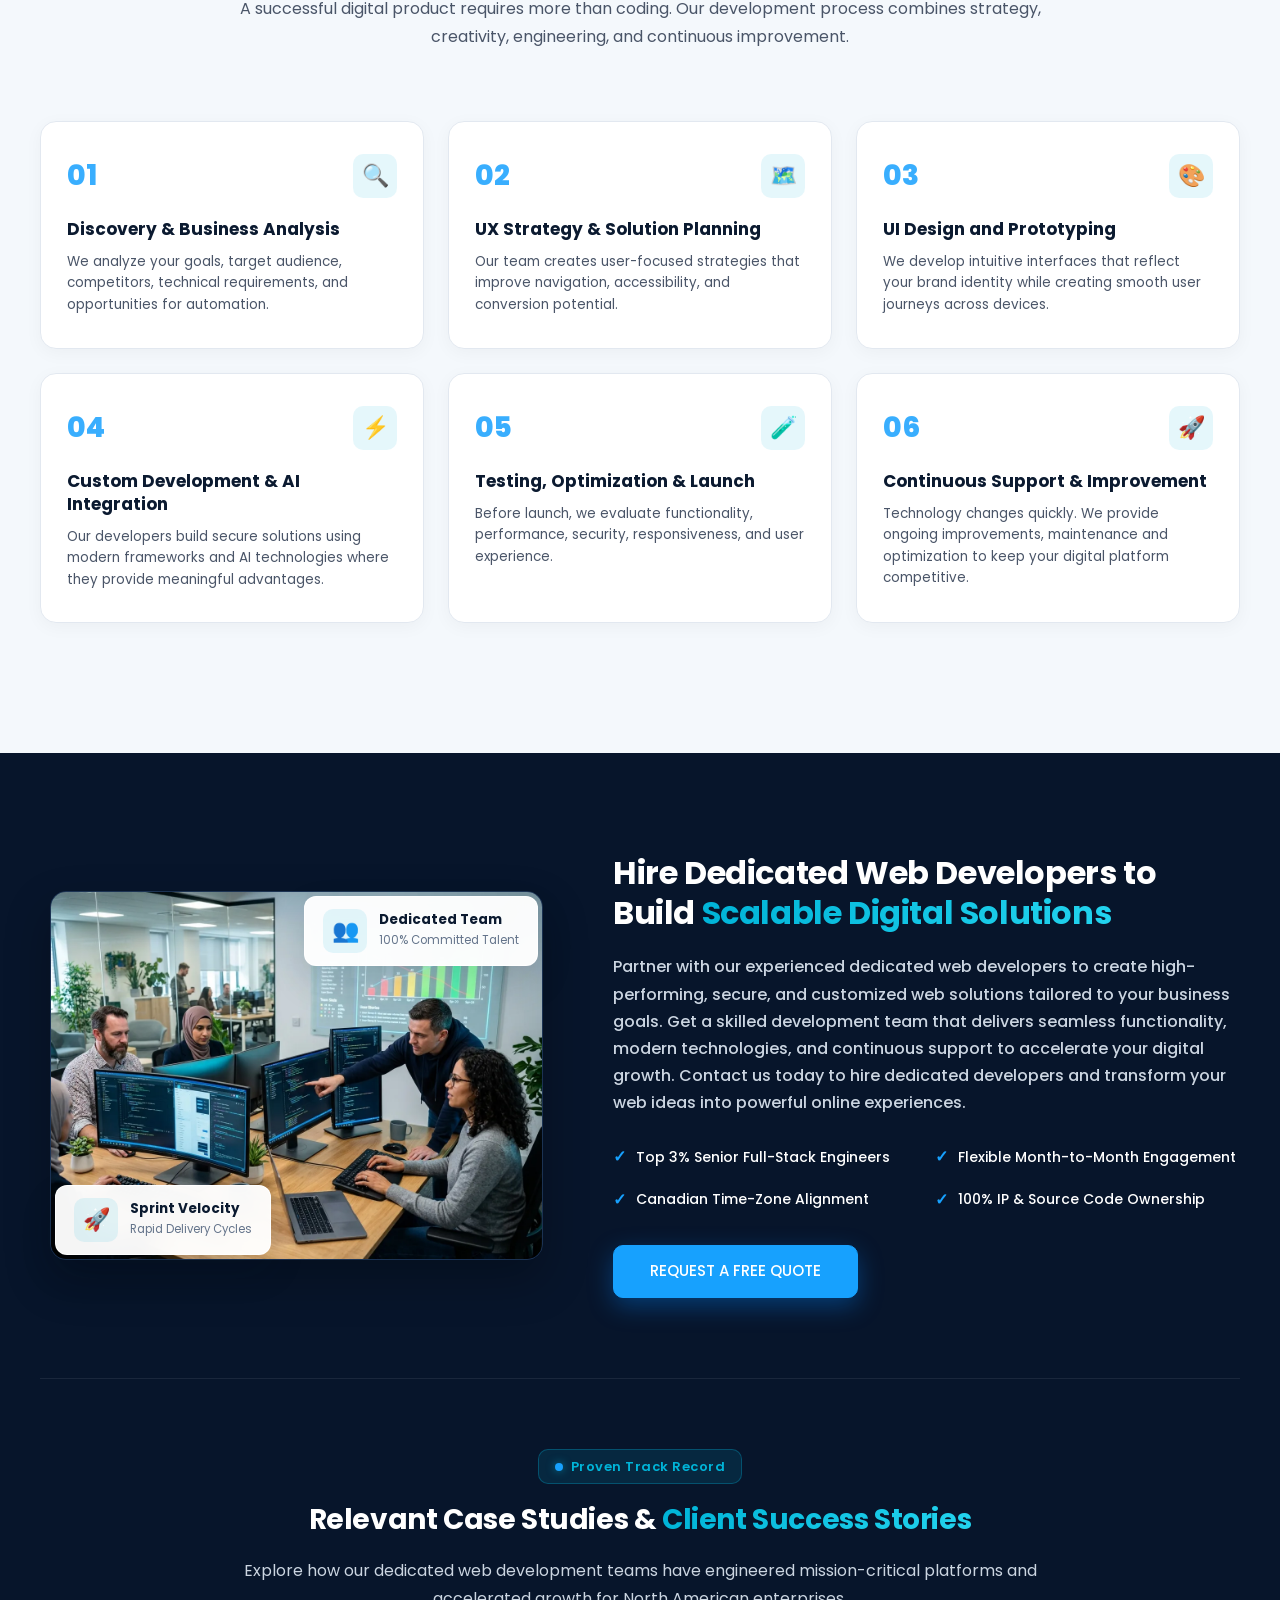
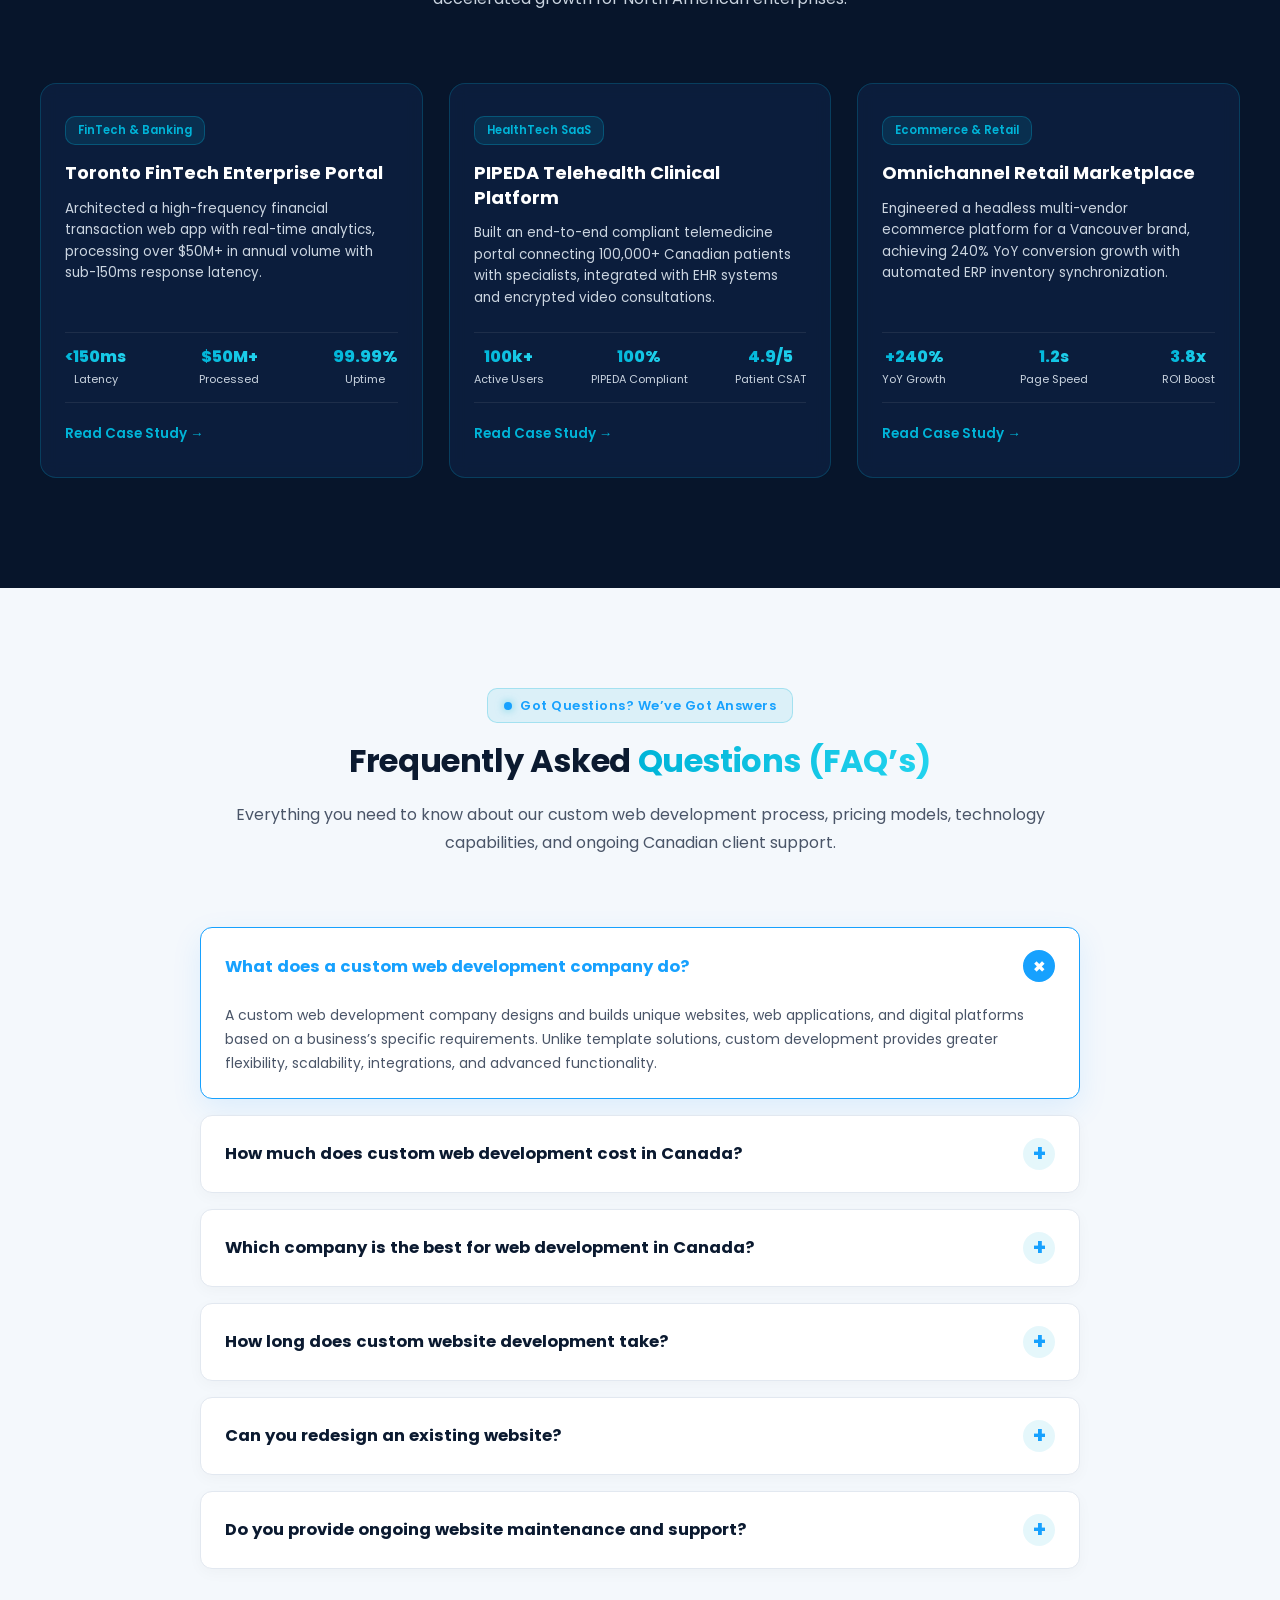
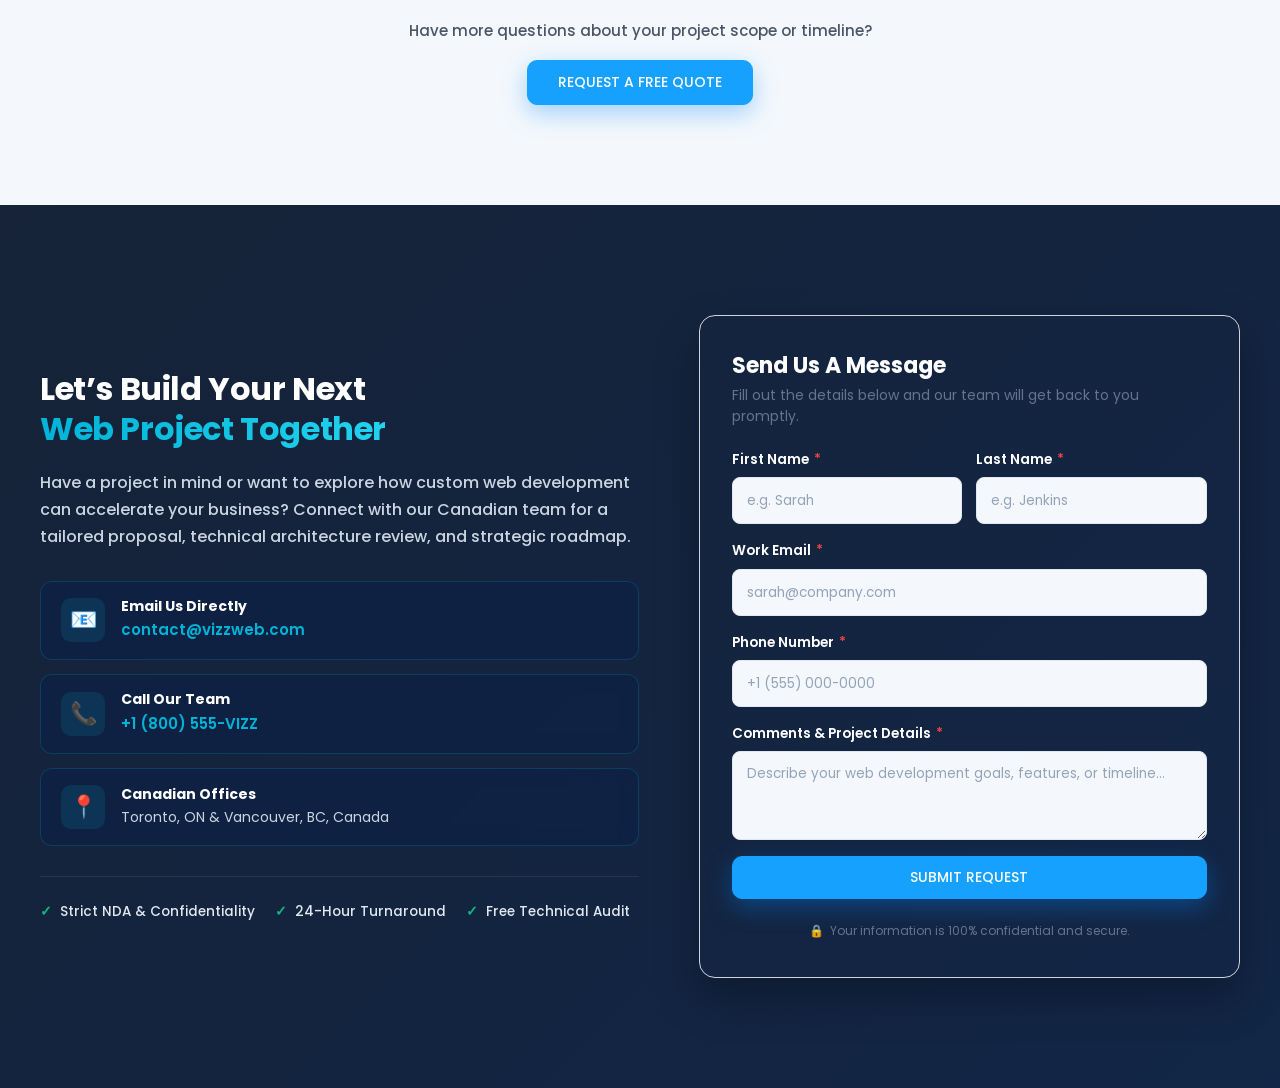
==== commit bcee867f: "convert site imagery to WebP format for improved performance" ====
--- a/index.html
+++ b/index.html
@@ -243,7 +243,7 @@
           <div class="experience-col-visual">
             <div class="experience-visual-wrapper">
               <figure class="experience-image-figure">
-                <img src="assets/images/digital-experience.jpg"
+                <img src="assets/images/digital-experience.webp"
                   alt="Modern scalable digital web experience architecture with cloud systems, AI automation, and interactive UI dashboards"
                   class="experience-featured-img" loading="lazy" width="600" height="450">
               </figure>
@@ -347,7 +347,7 @@
 
           <div class="service-col-visual">
             <figure class="service-image-card">
-              <img src="assets/images/custom-websites.jpg"
+              <img src="assets/images/custom-websites.webp"
                 alt="Custom website development responsive mockups with high speed performance and SEO metrics"
                 class="service-feature-img" loading="lazy" width="600" height="450">
             </figure>
@@ -414,7 +414,7 @@
 
           <div class="service-col-visual">
             <figure class="service-image-card">
-              <img src="assets/images/web-applications.jpg"
+              <img src="assets/images/web-applications.webp"
                 alt="Custom web application architecture featuring SaaS customer portals and workflow automation graphs"
                 class="service-feature-img" loading="lazy" width="600" height="450">
             </figure>
@@ -490,7 +490,7 @@
 
           <div class="service-col-visual">
             <figure class="service-image-card-light">
-              <img src="assets/images/ecommerce-dev.jpg"
+              <img src="assets/images/ecommerce-dev.webp"
                 alt="Custom ecommerce web development platform with product grid, shopping cart, and secure payment checkout"
                 class="service-feature-img" loading="lazy" width="600" height="450">
             </figure>
@@ -554,7 +554,7 @@
 
           <div class="service-col-visual">
             <figure class="service-image-card-light">
-              <img src="assets/images/enterprise-solutions.jpg"
+              <img src="assets/images/enterprise-solutions.webp"
                 alt="Enterprise web development solutions architecture with distributed microservices, databases, and enterprise portals"
                 class="service-feature-img" loading="lazy" width="600" height="450">
             </figure>
@@ -645,7 +645,7 @@
           <!-- VISUAL (IMAGE ON LEFT) -->
           <div class="service-col-visual">
             <figure class="service-image-card">
-              <img src="assets/images/api-integrations.jpg"
+              <img src="assets/images/api-integrations.webp"
                 alt="API development and system integrations connecting CRM, marketing tools, payment gateways, and web apps"
                 class="service-feature-img" loading="lazy" width="600" height="450">
             </figure>
@@ -734,7 +734,7 @@
           <div class="why-invest-col-visual">
             <div class="why-invest-visual-wrapper">
               <figure class="experience-image-figure">
-                <img src="assets/images/why-invest-canada.jpg"
+                <img src="assets/images/why-invest-canada.webp"
                   alt="Canadian business digital transformation, ROI growth charts, and customer engagement metrics"
                   class="experience-featured-img" loading="lazy" width="600" height="450">
               </figure>
@@ -1238,7 +1238,7 @@
           <div class="service-col-visual">
             <div class="why-invest-visual-wrapper">
               <figure class="service-image-card">
-                <img src="assets/images/trusted-partner.jpg"
+                <img src="assets/images/trusted-partner.webp"
                   alt="Trusted full-stack web development partner with agile collaboration, AI-ready architecture, and high speed metrics"
                   class="service-feature-img" loading="lazy" width="600" height="450">
               </figure>
@@ -1443,7 +1443,7 @@
           <div class="service-col-visual">
             <div class="why-invest-visual-wrapper">
               <figure class="service-image-card">
-                <img src="assets/images/dedicated-developers.jpg"
+                <img src="assets/images/dedicated-developers.webp"
                   alt="Team of dedicated web developers collaborating on agile sprint velocity and scalable code architecture"
                   class="service-feature-img" loading="lazy" width="600" height="450">
               </figure>
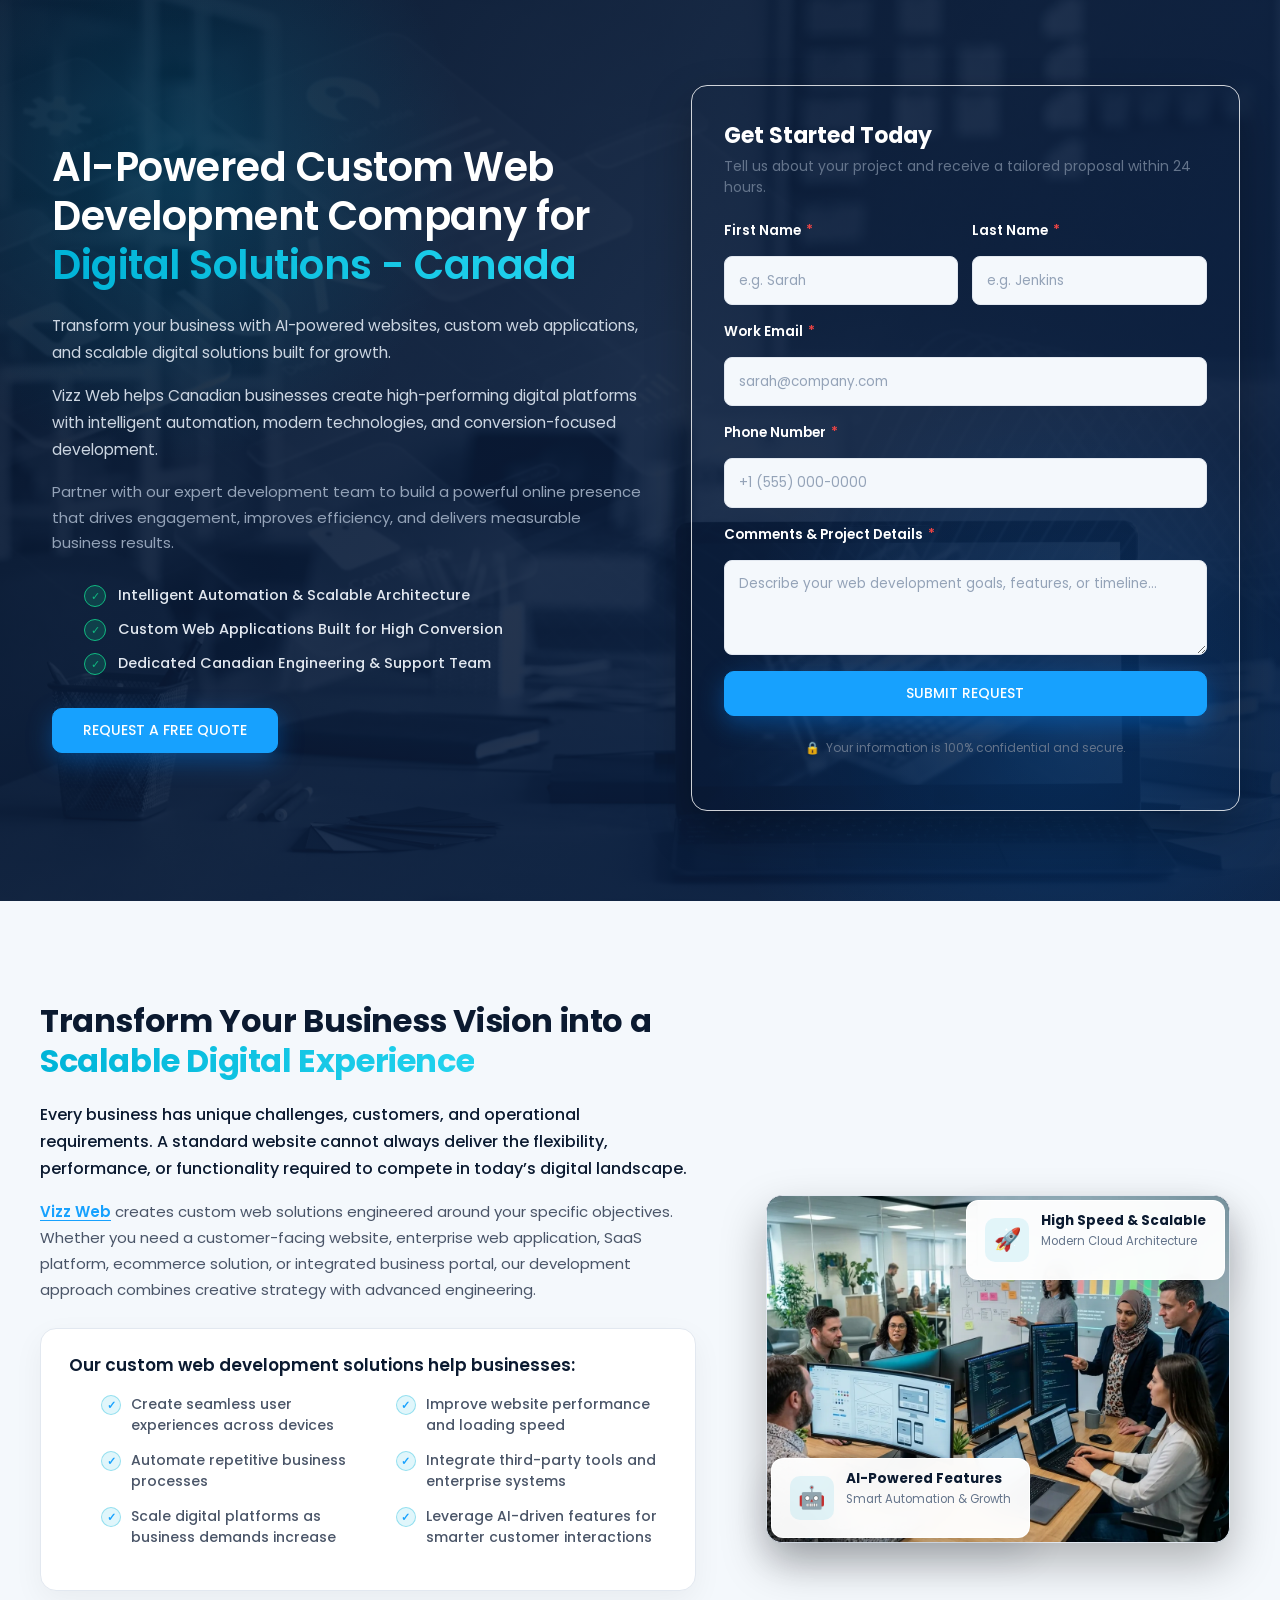
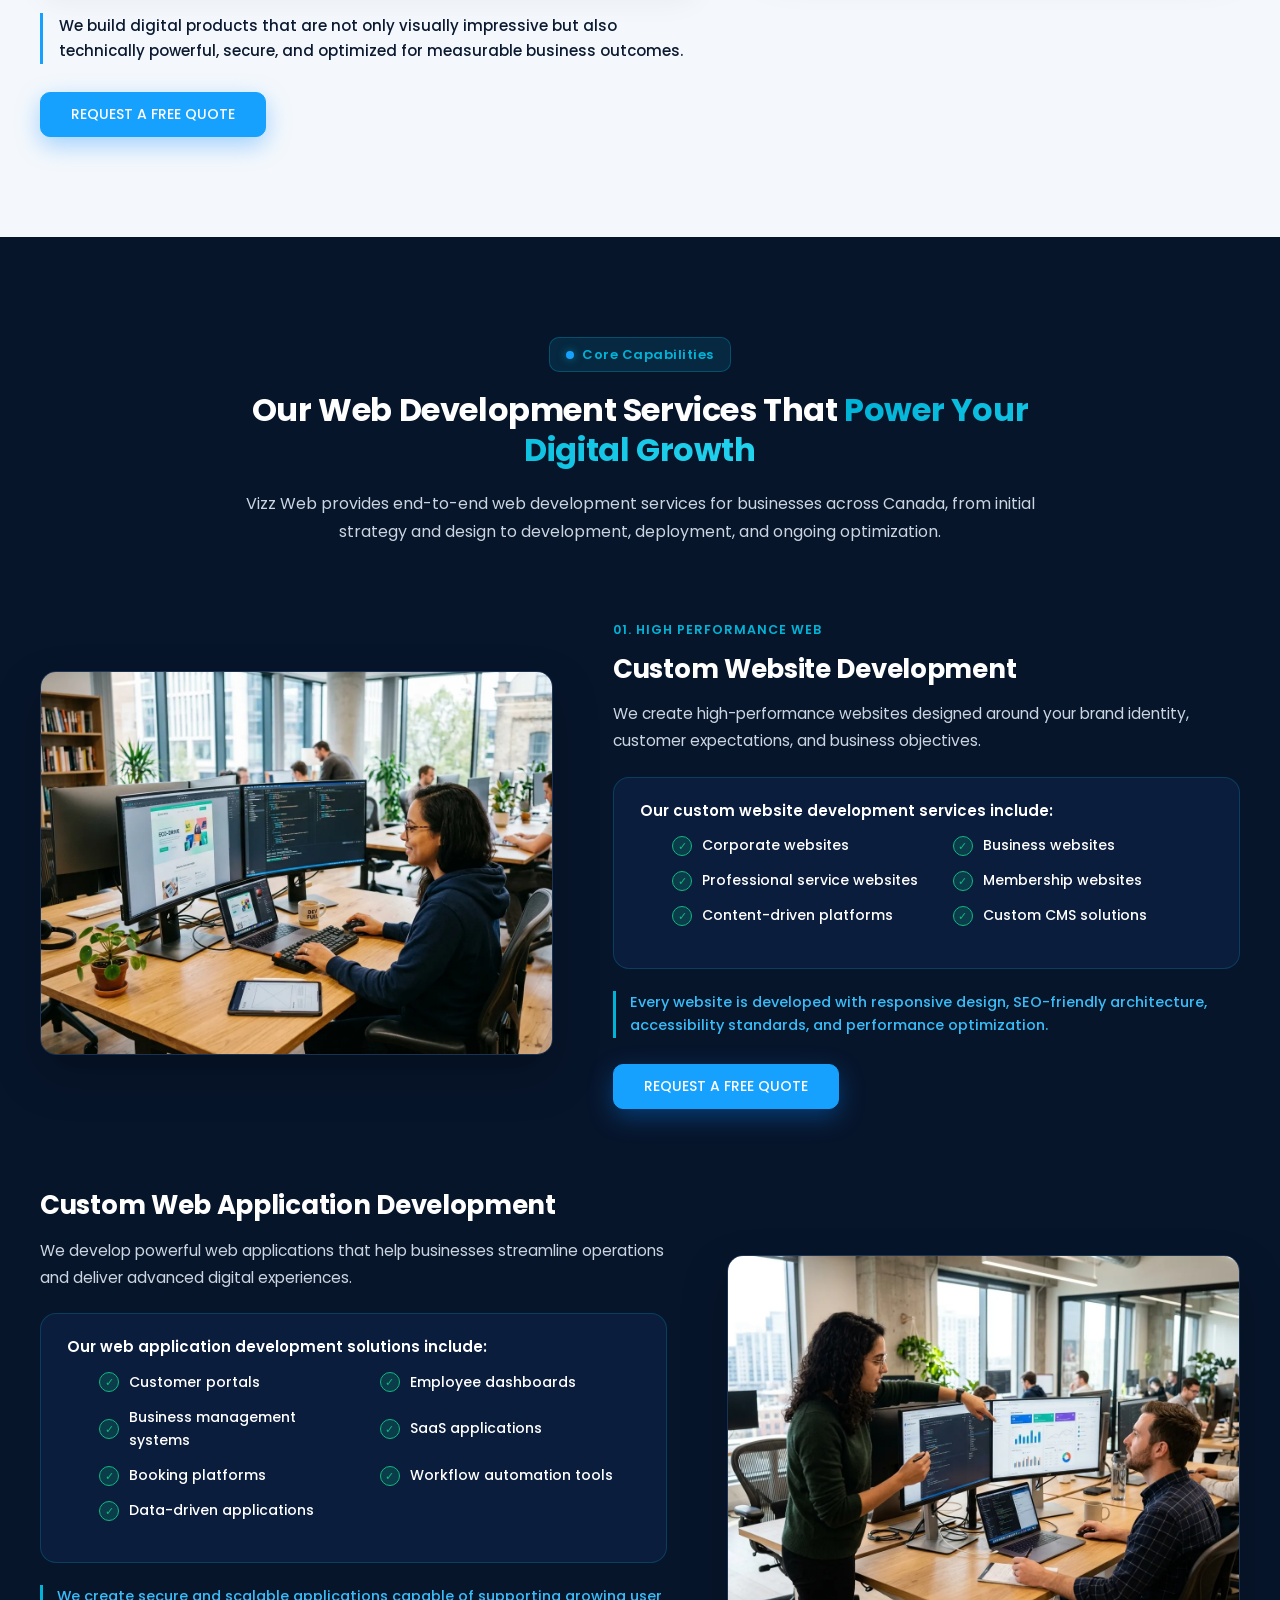
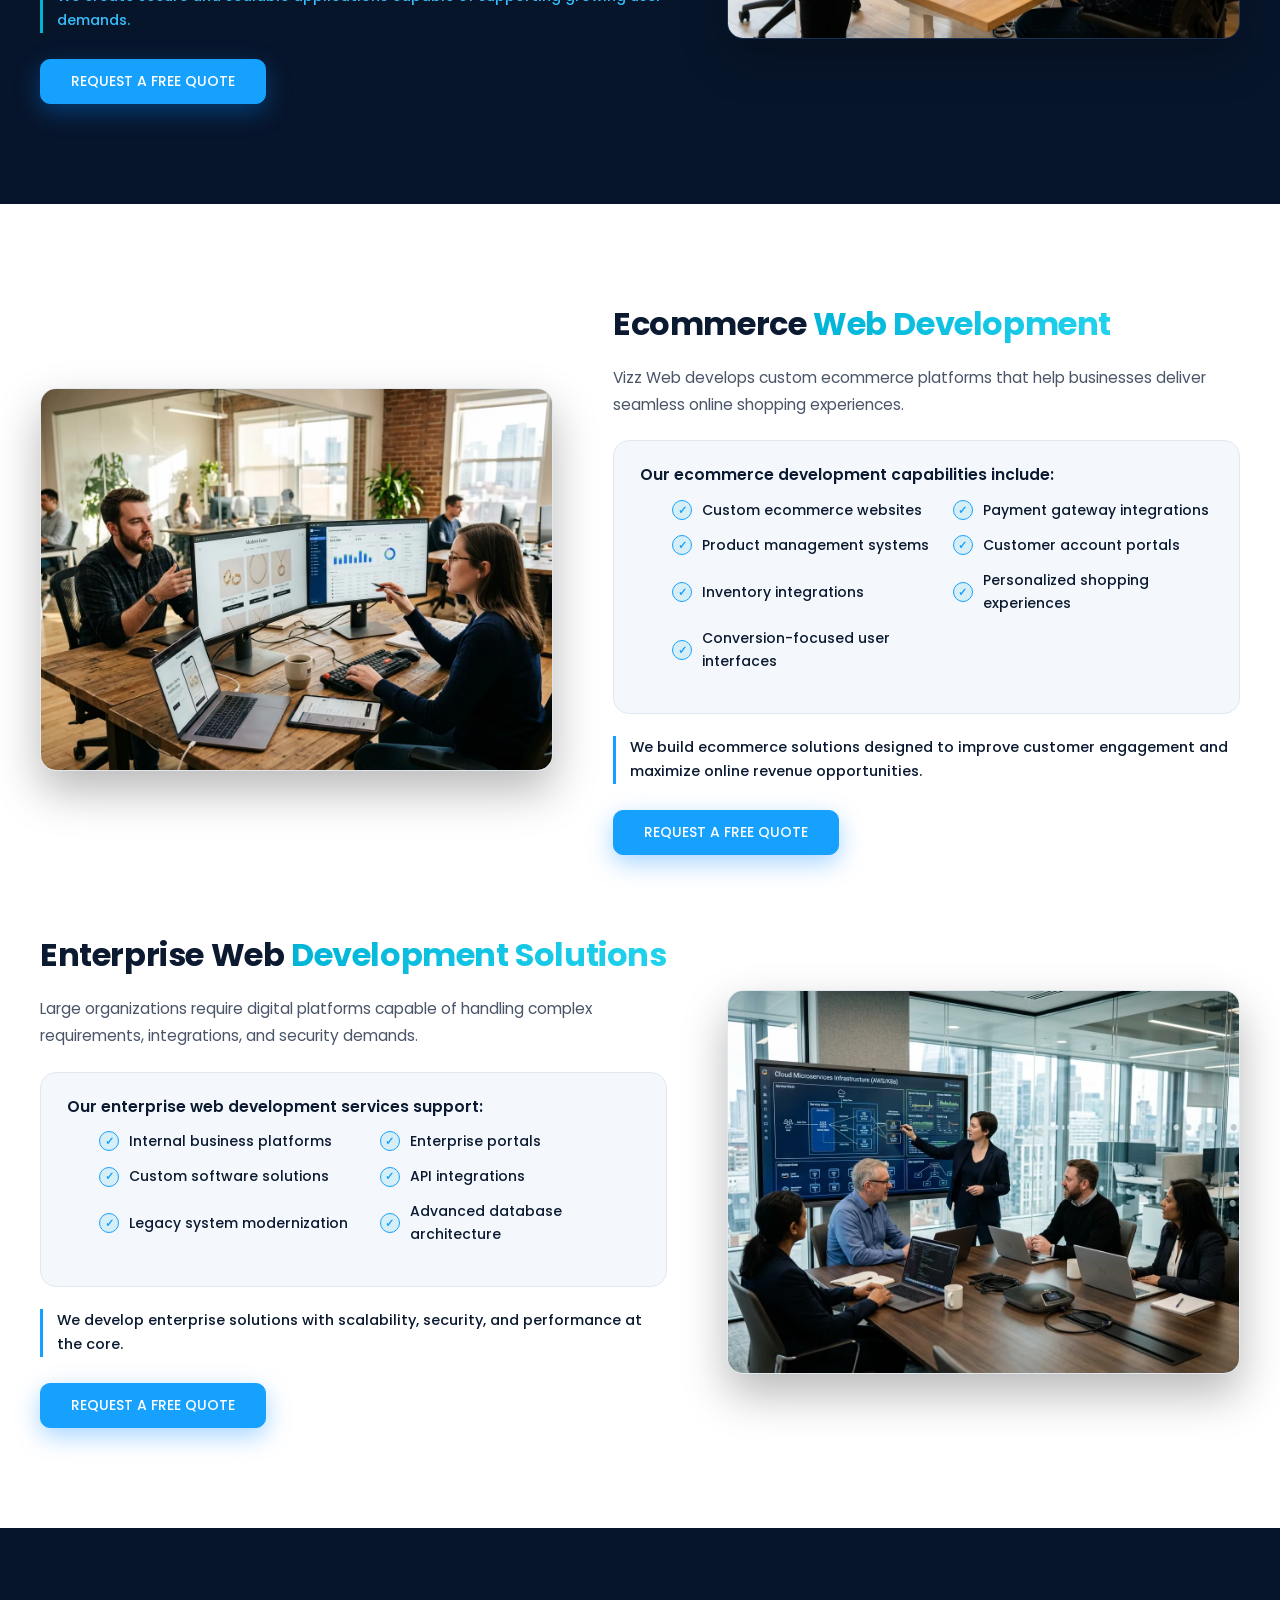
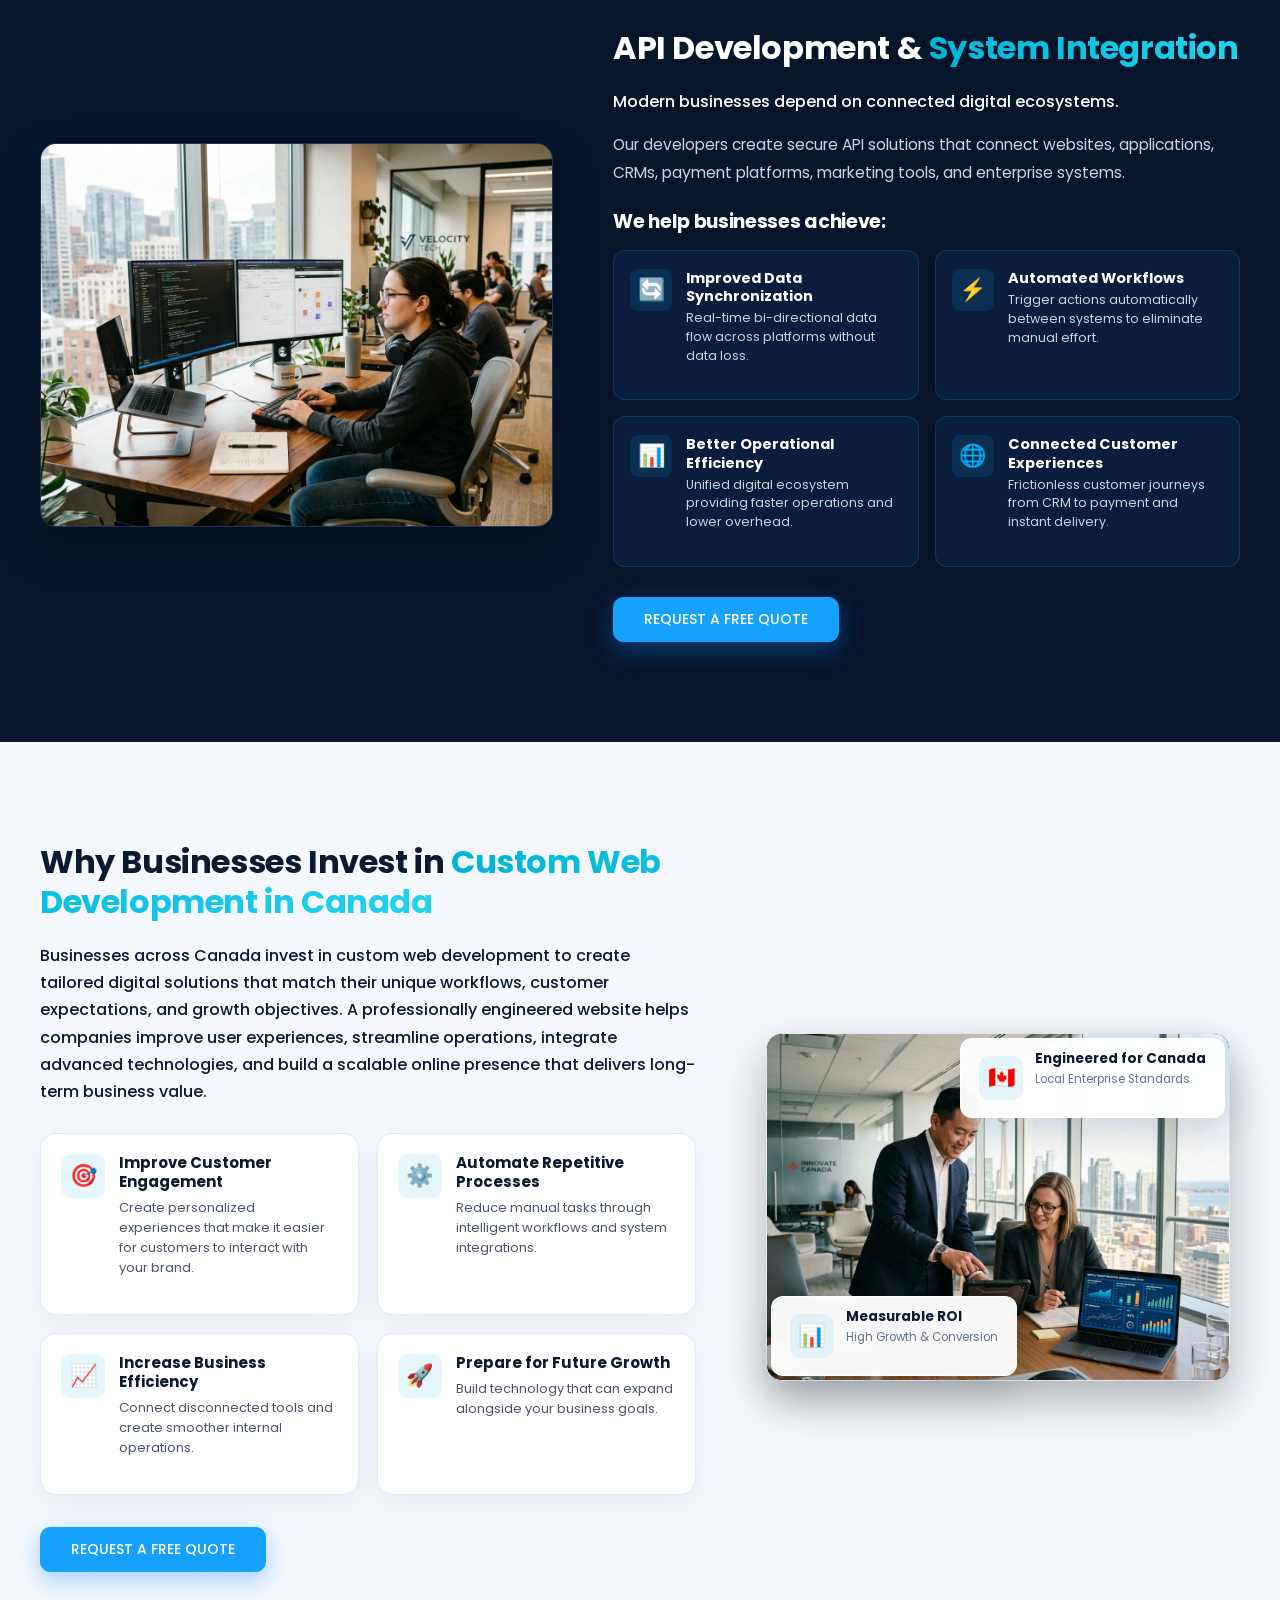
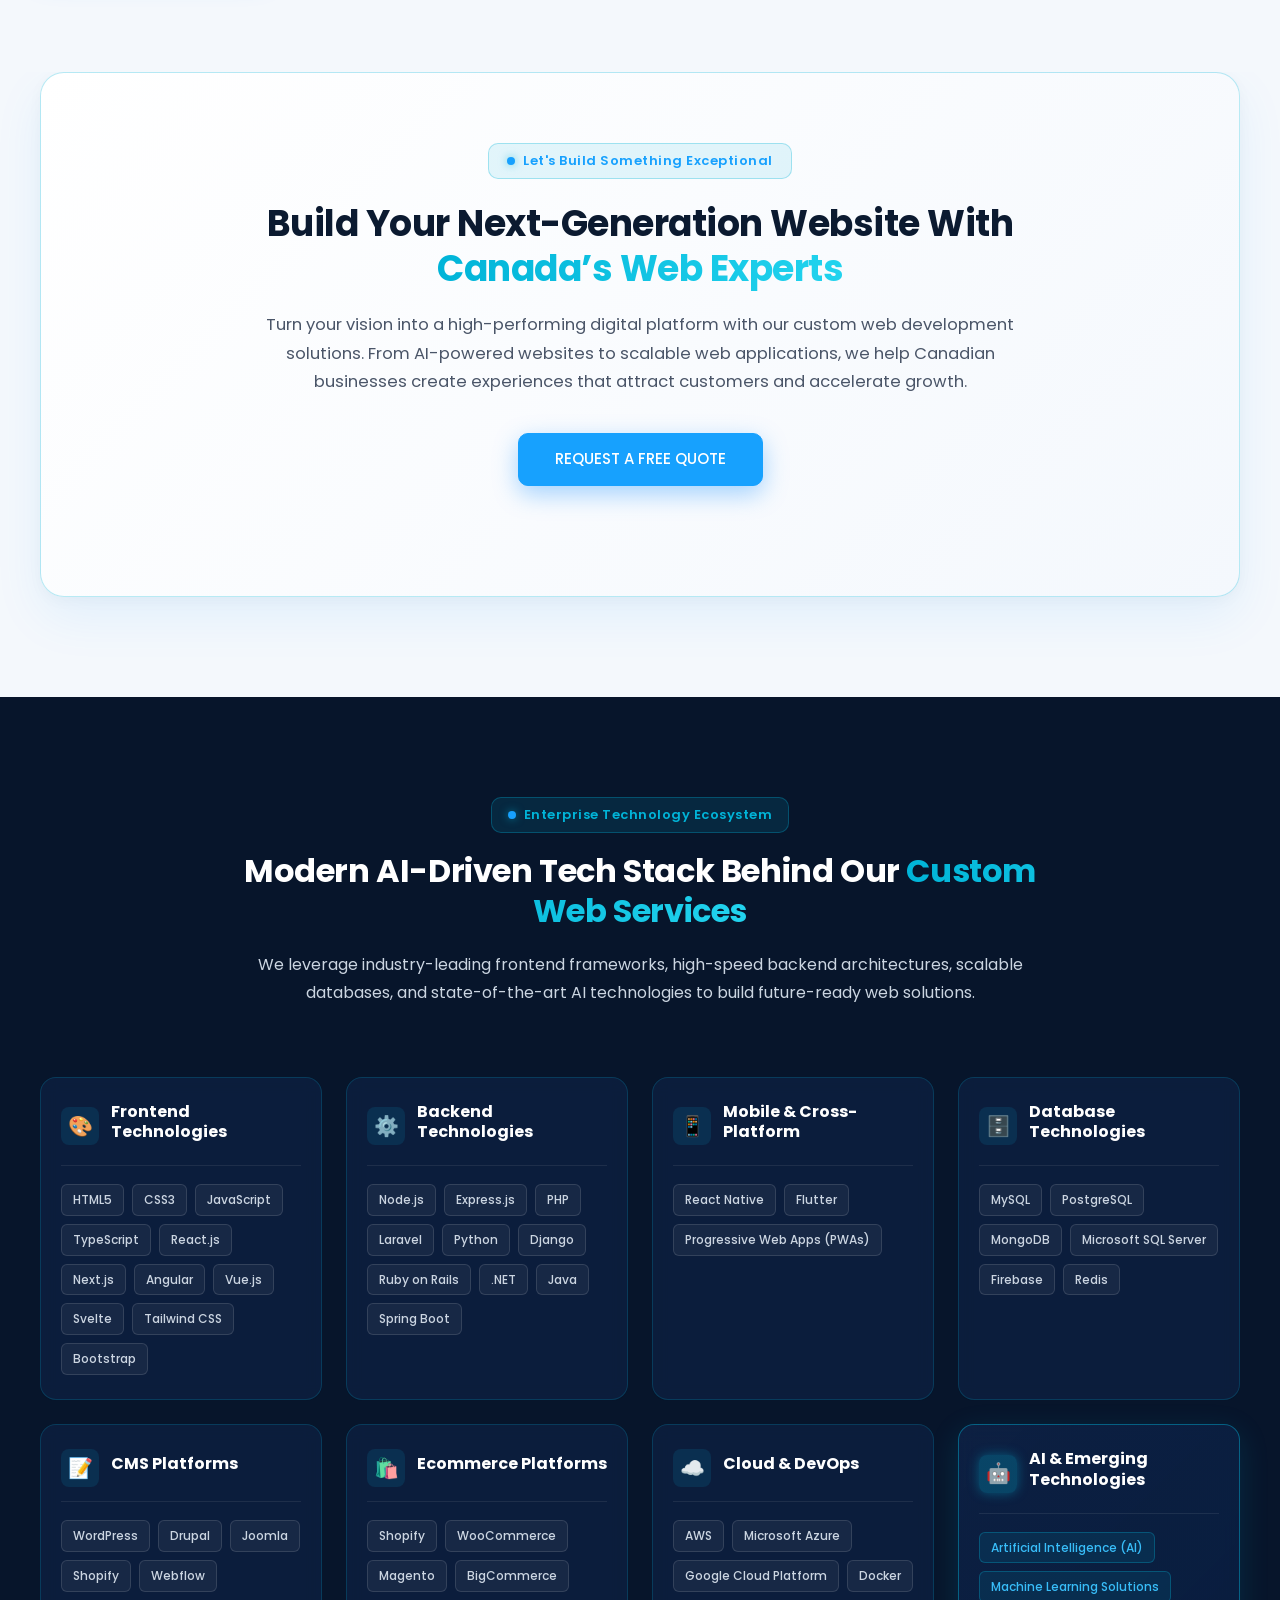
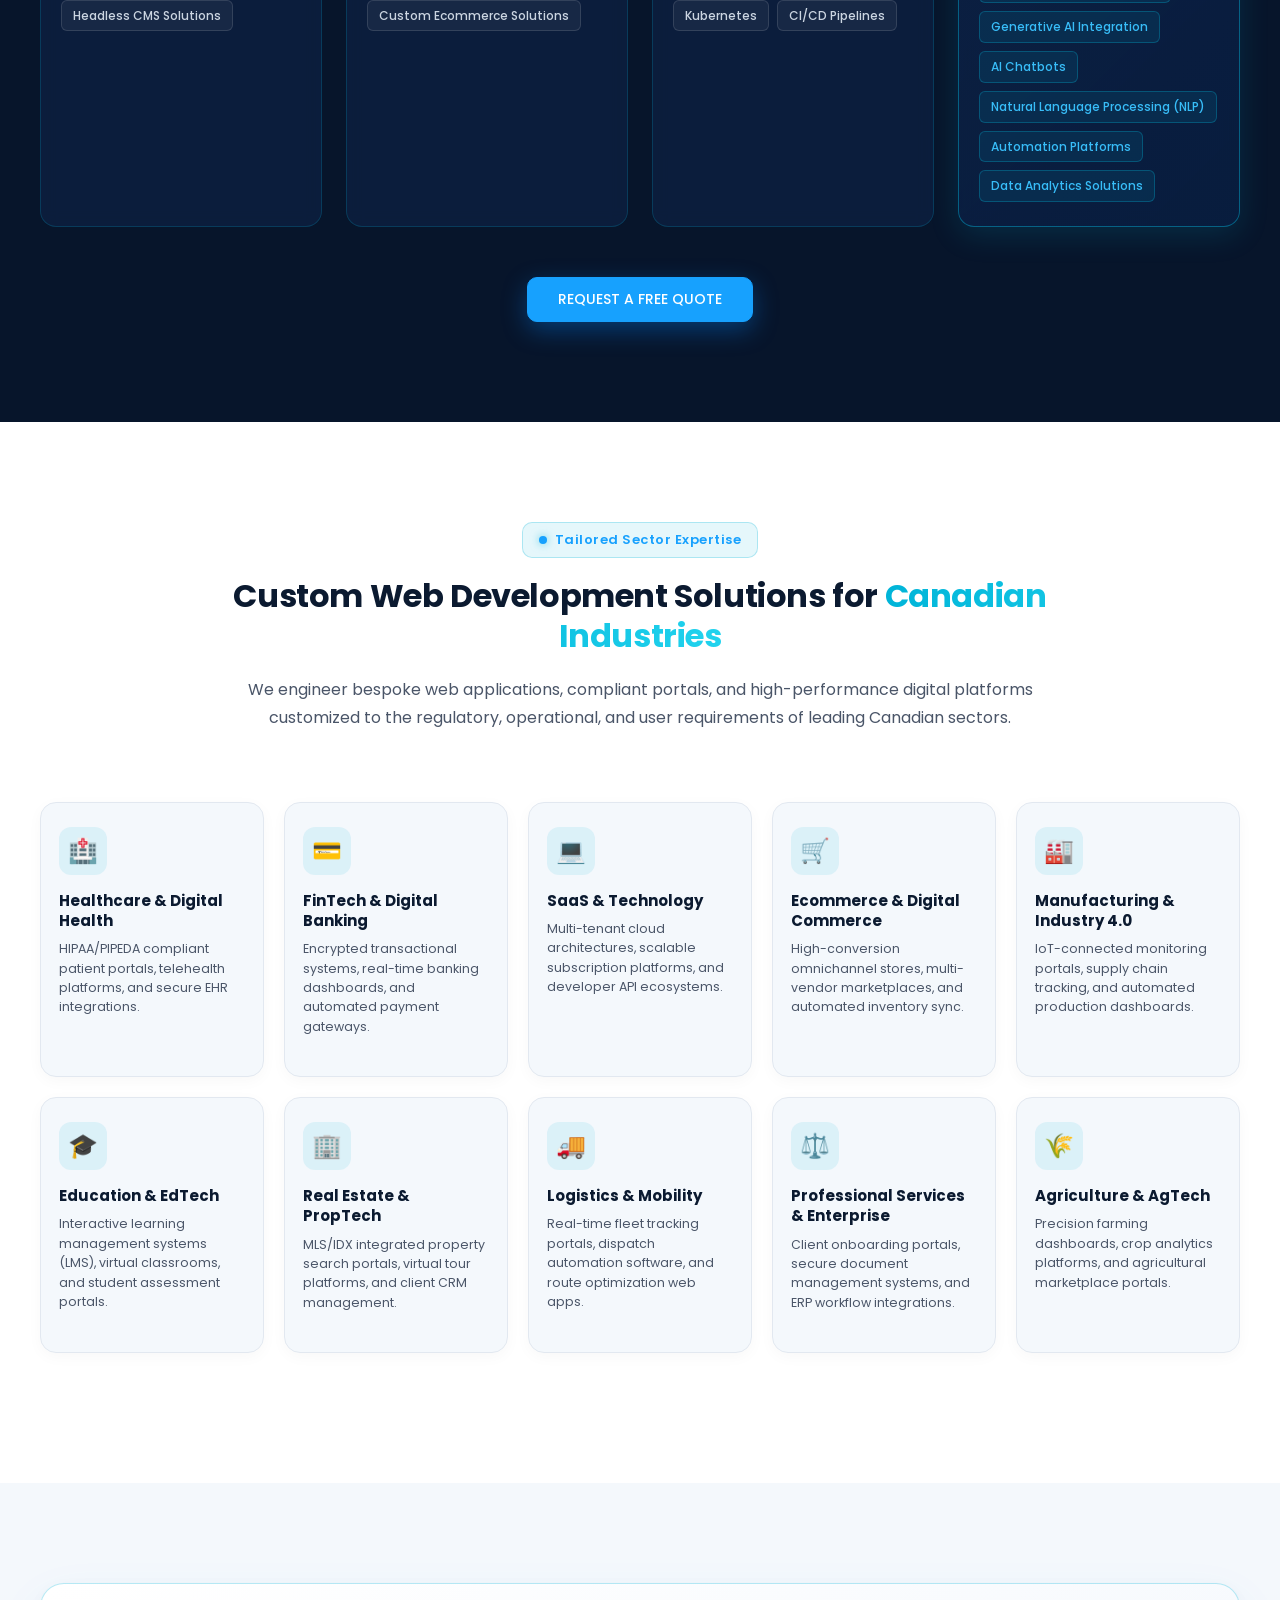
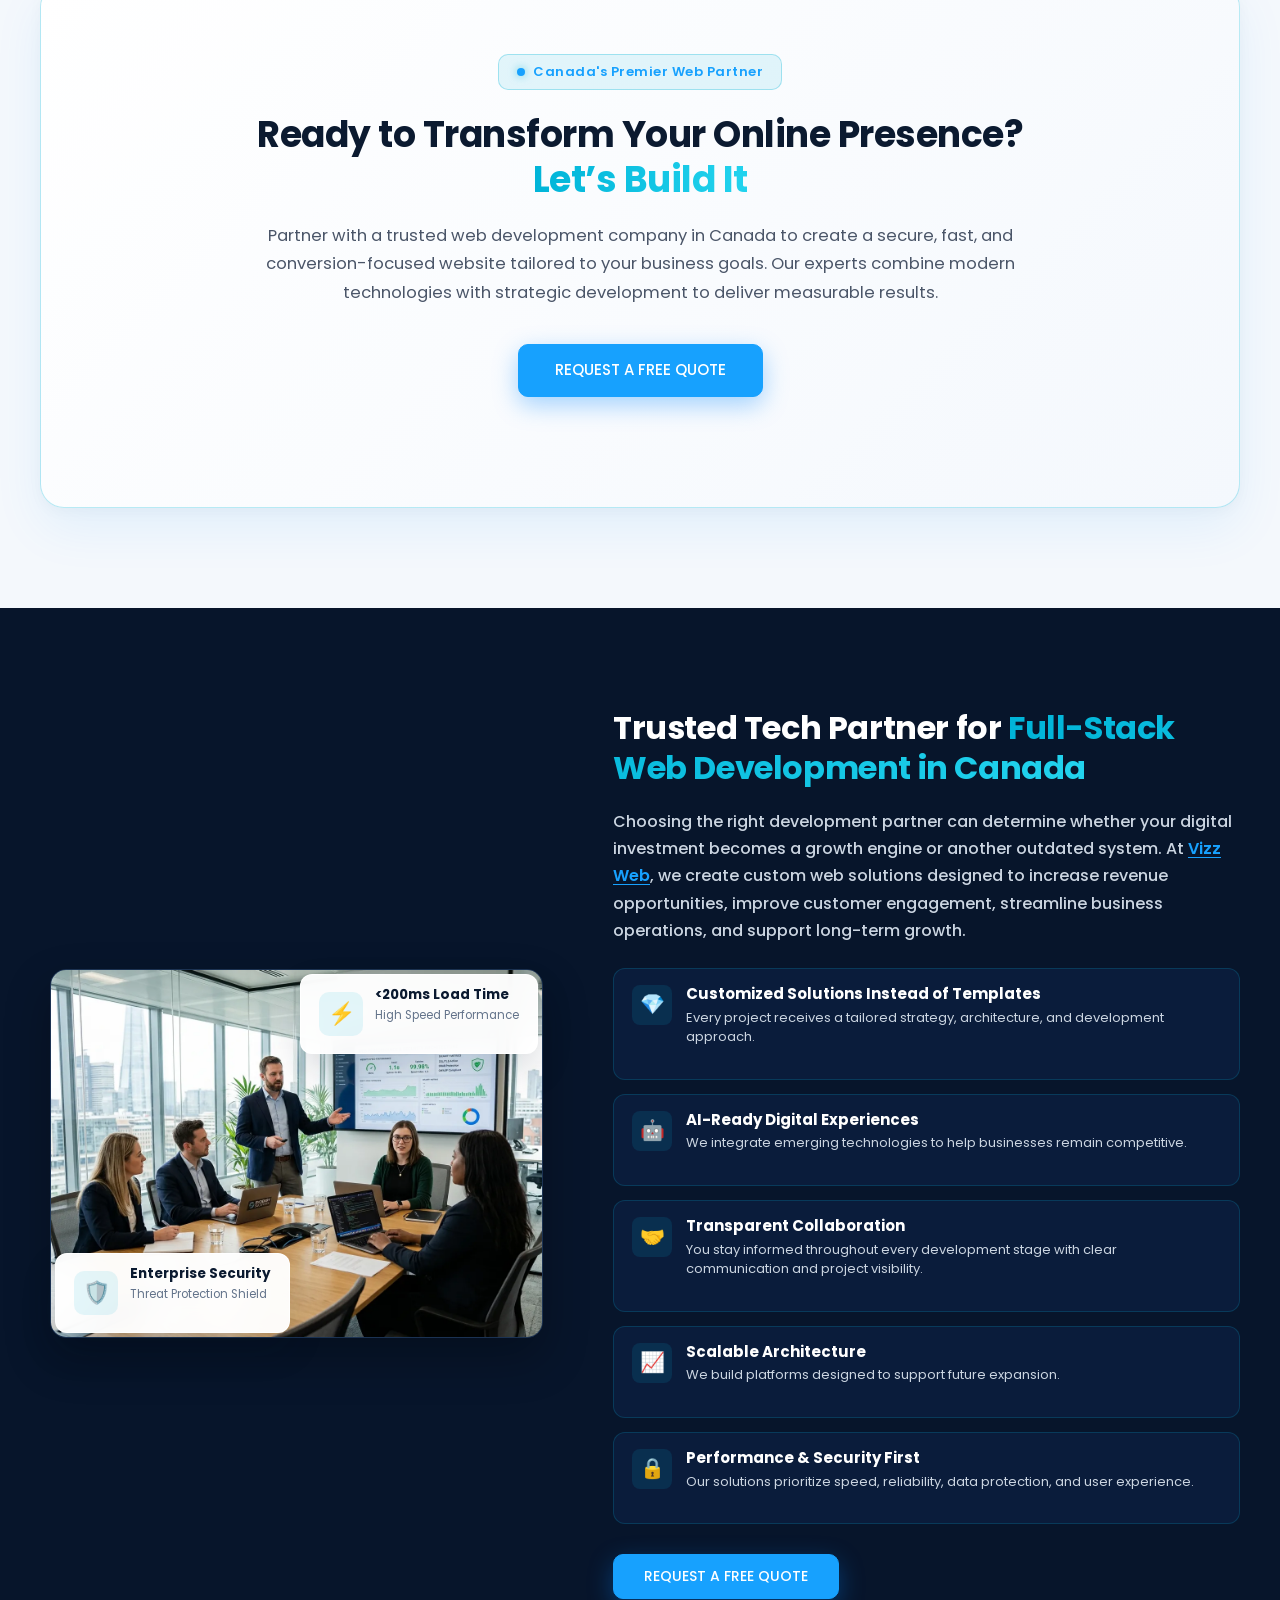
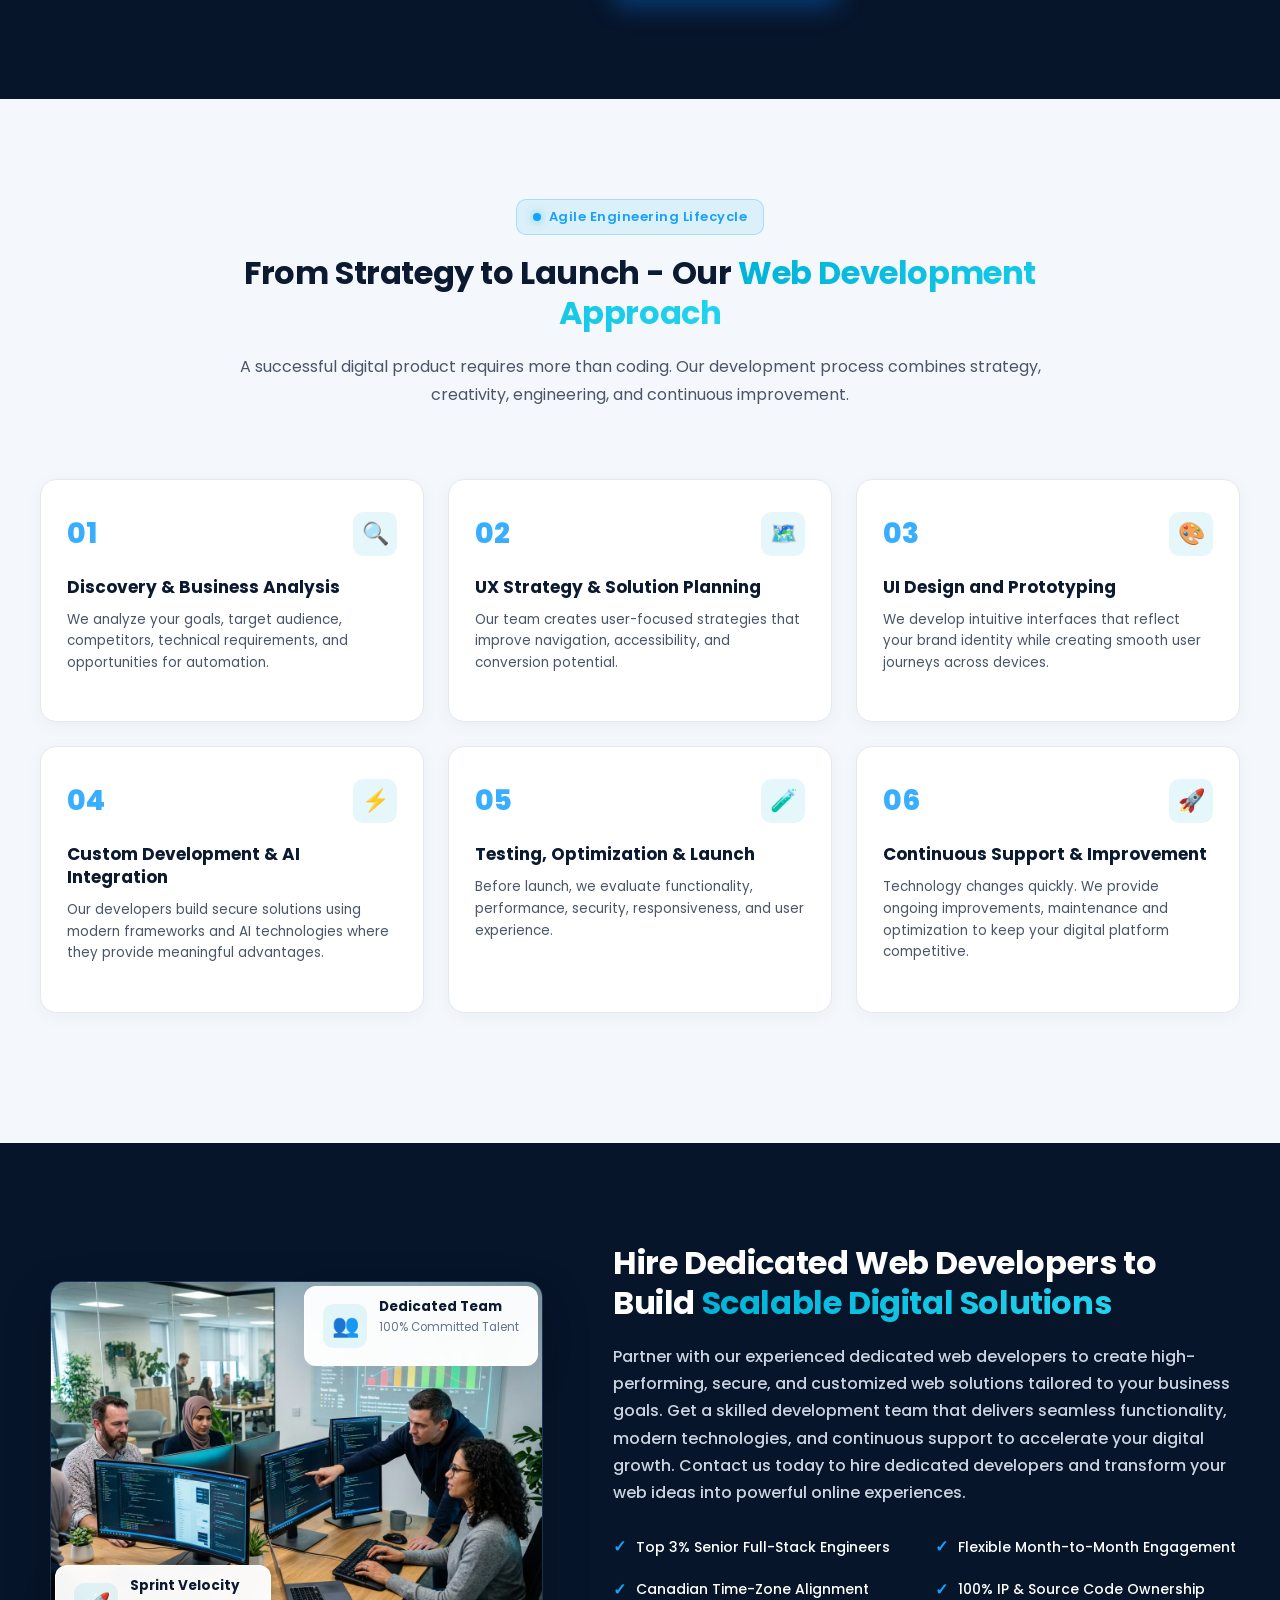
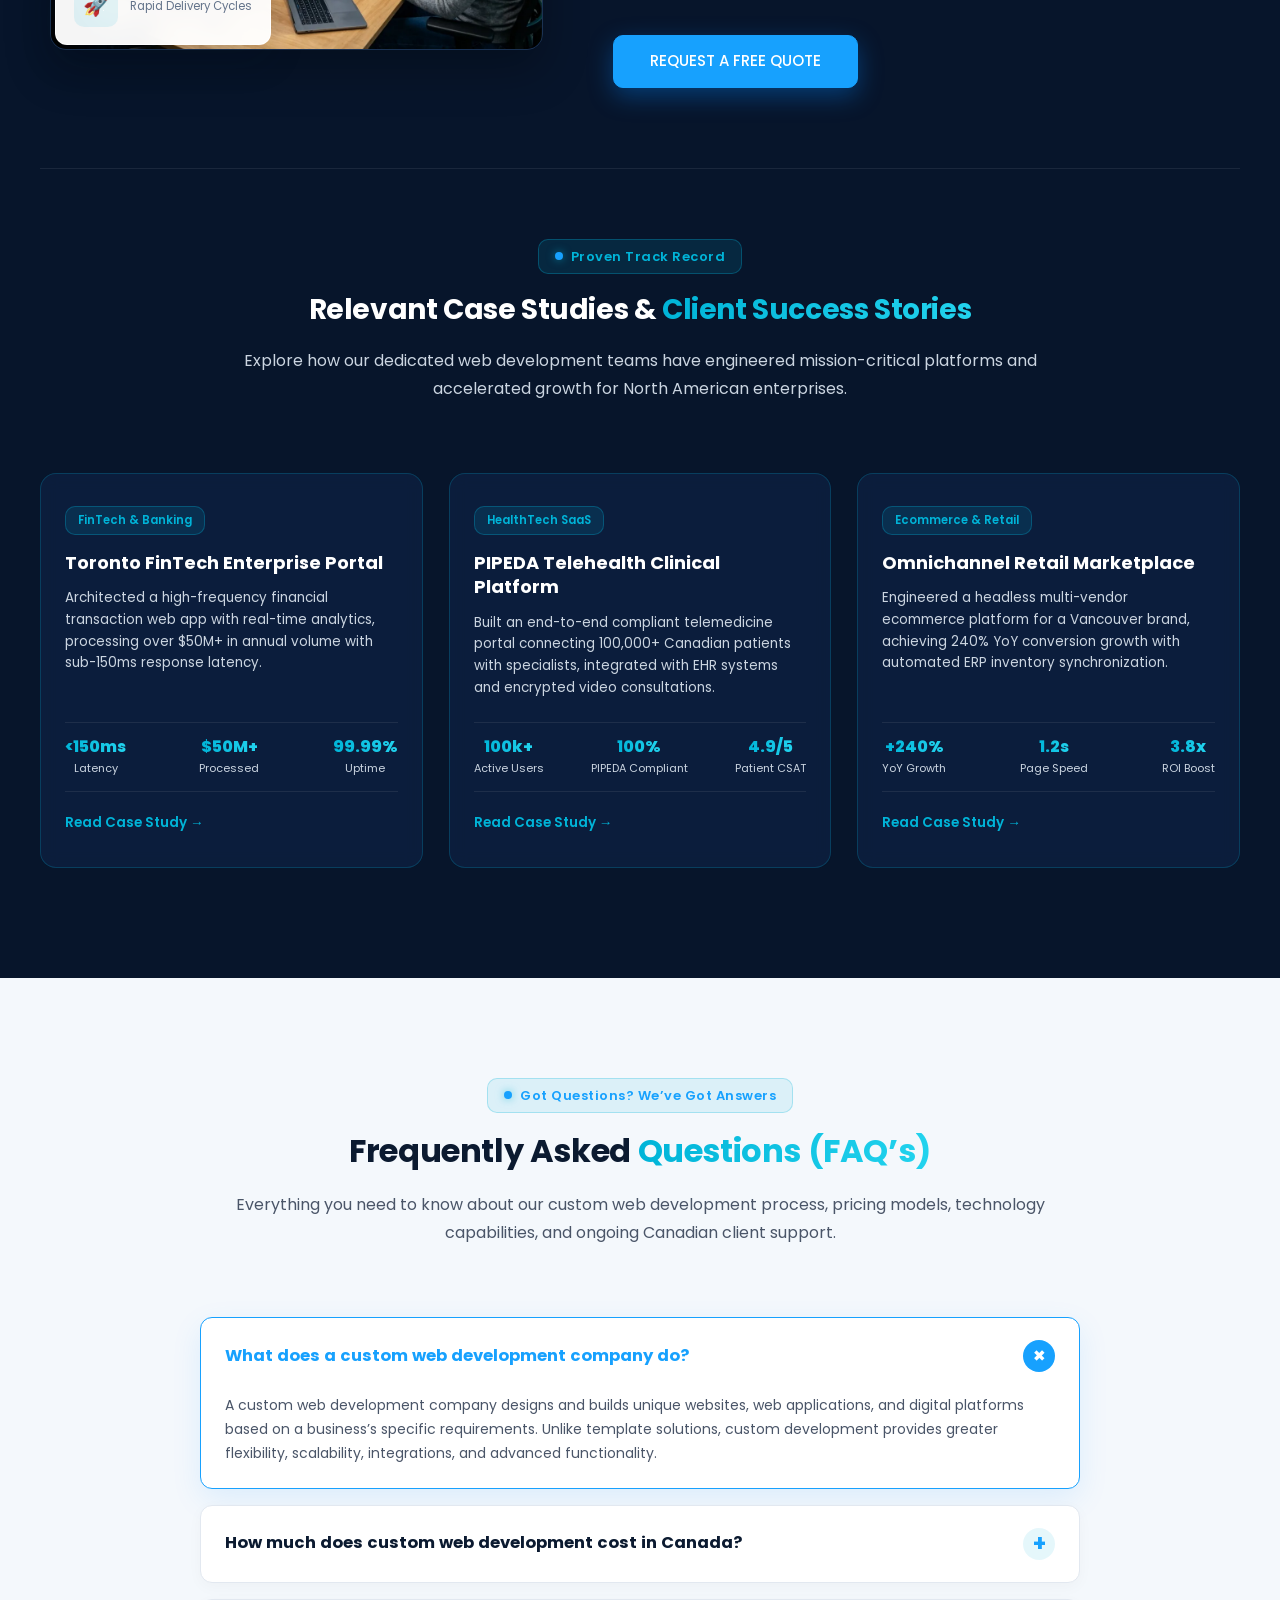
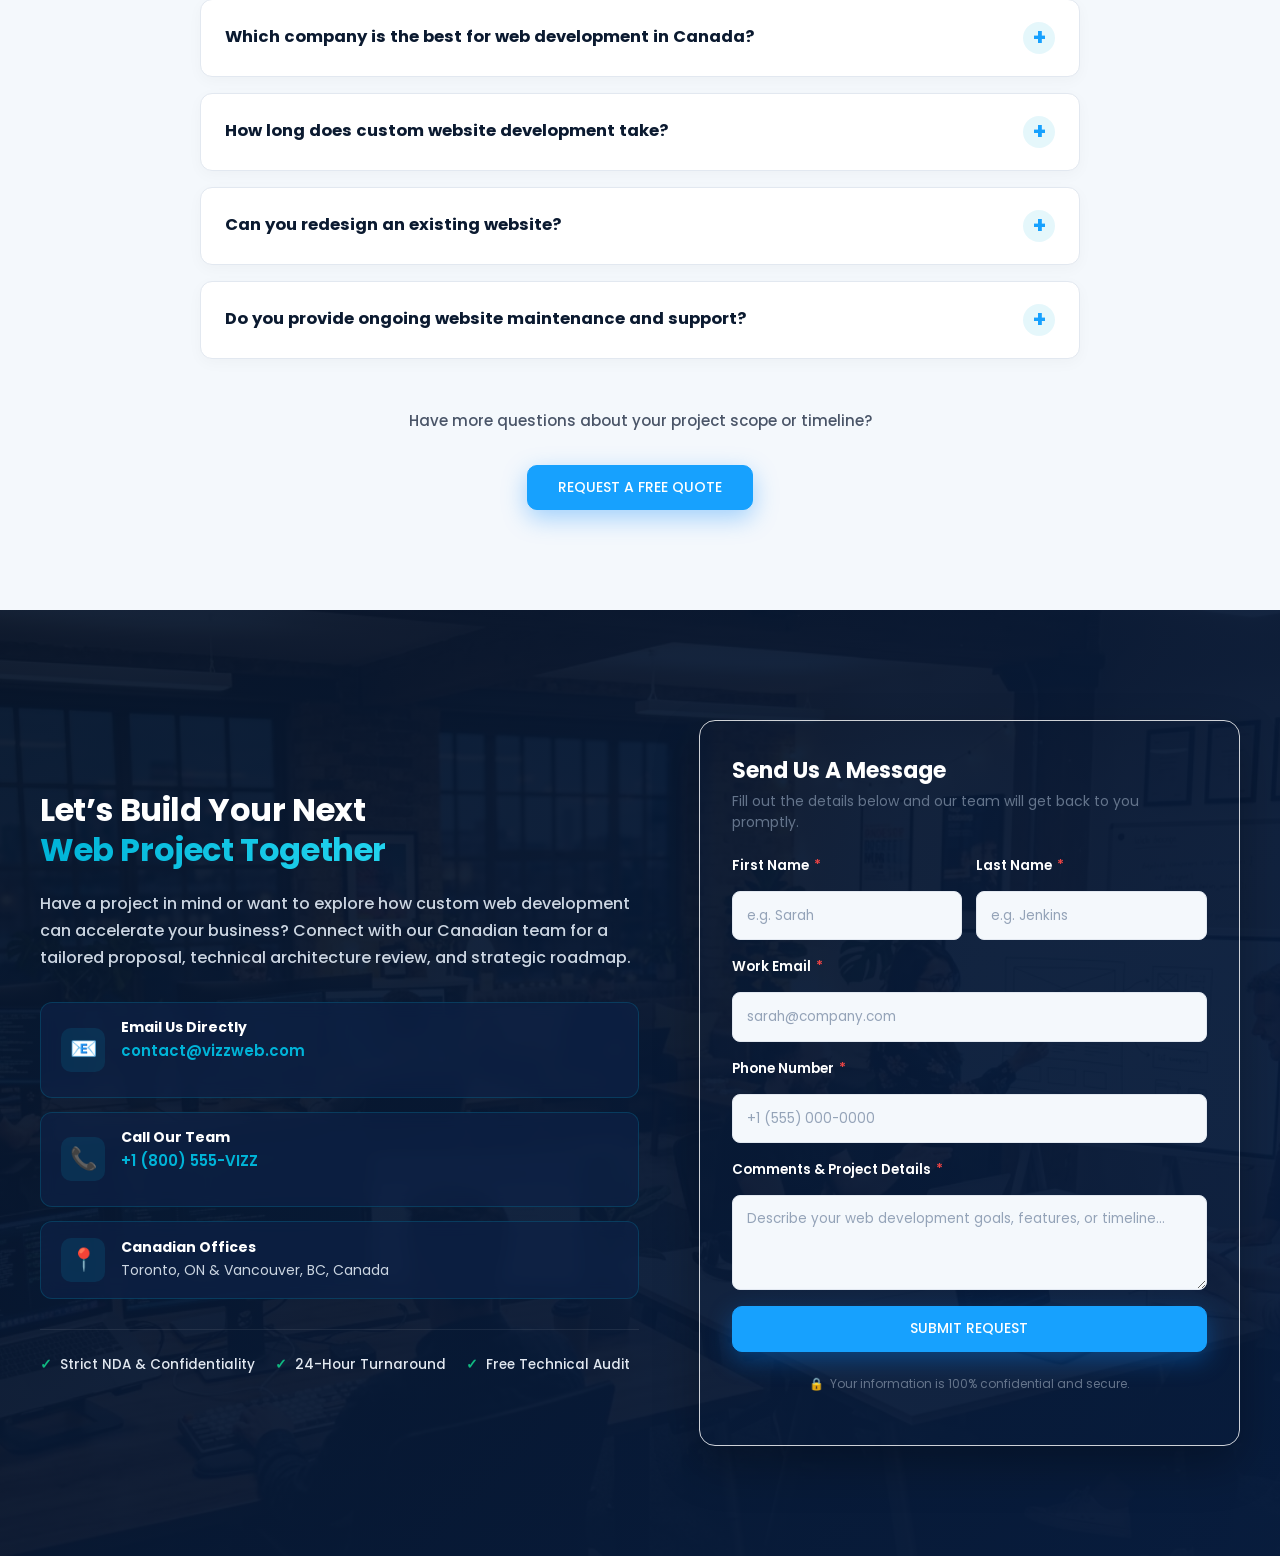
==== commit 9e674d2d: "integrate Bootstrap and introduce custom Saskatoon page stylesheet for improved responsive layout st" ====
--- a/index.html
+++ b/index.html
@@ -15,9 +15,11 @@
   <!-- Google Fonts: Poppins -->
   <link rel="preconnect" href="https://fonts.googleapis.com">
   <link rel="preconnect" href="https://fonts.gstatic.com" crossorigin>
+  <link href="https://cdn.jsdelivr.net/npm/bootstrap@5.0.2/dist/css/bootstrap.min.css" rel="stylesheet" integrity="sha384-EVSTQN3/azprG1Anm3QDgpJLIm9Nao0Yz1ztcQTwFspd3yD65VohhpuuCOmLASjC" crossorigin="anonymous">
   <link
     href="https://fonts.googleapis.com/css2?family=Poppins:ital,wght@0,100;0,200;0,300;0,400;0,500;0,600;0,700;0,800;0,900;1,100;1,200;1,300;1,400;1,500;1,600;1,700;1,800;1,900&display=swap"
     rel="stylesheet">
+    
   <link href="
 https://cdn.jsdelivr.net/npm/@splidejs/splide@4.1.4/dist/css/splide.min.css
 " rel="stylesheet">
--- a/assets/css/style.css
+++ b/assets/css/style.css
@@ -2151,7 +2151,7 @@
    -------------------------------------------------------------------------- */
 .bottom-contact-section {
   position: relative;
-  background-image: linear-gradient(135deg, rgba(7, 21, 43, 0.94) 0%, rgba(8, 29, 63, 0.96) 100%), url('../images/contact-office-bg.jpg');
+  background-image: linear-gradient(135deg, rgba(7, 21, 43, 0.94) 0%, rgba(8, 29, 63, 0.96) 100%), url('../images/contact-office-bg.webp');
   background-size: cover;
   background-position: center center;
   background-repeat: no-repeat;
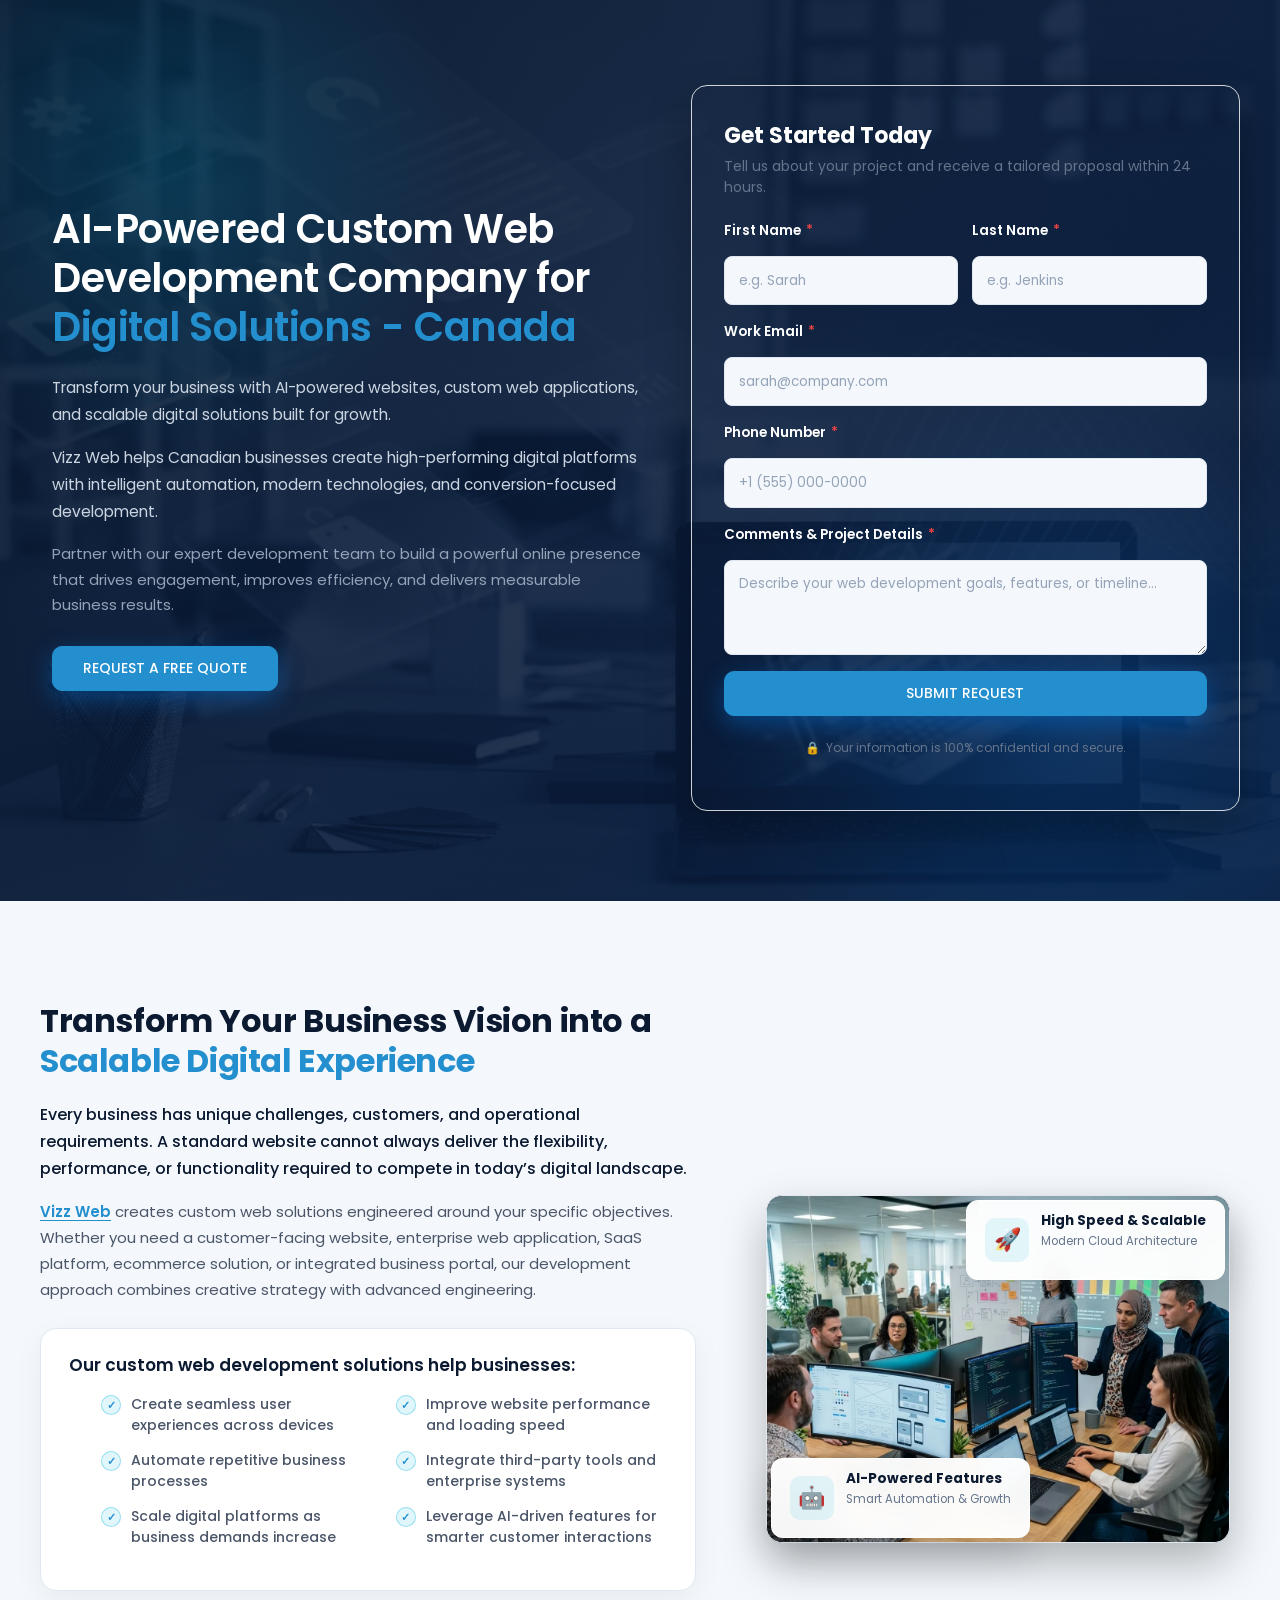
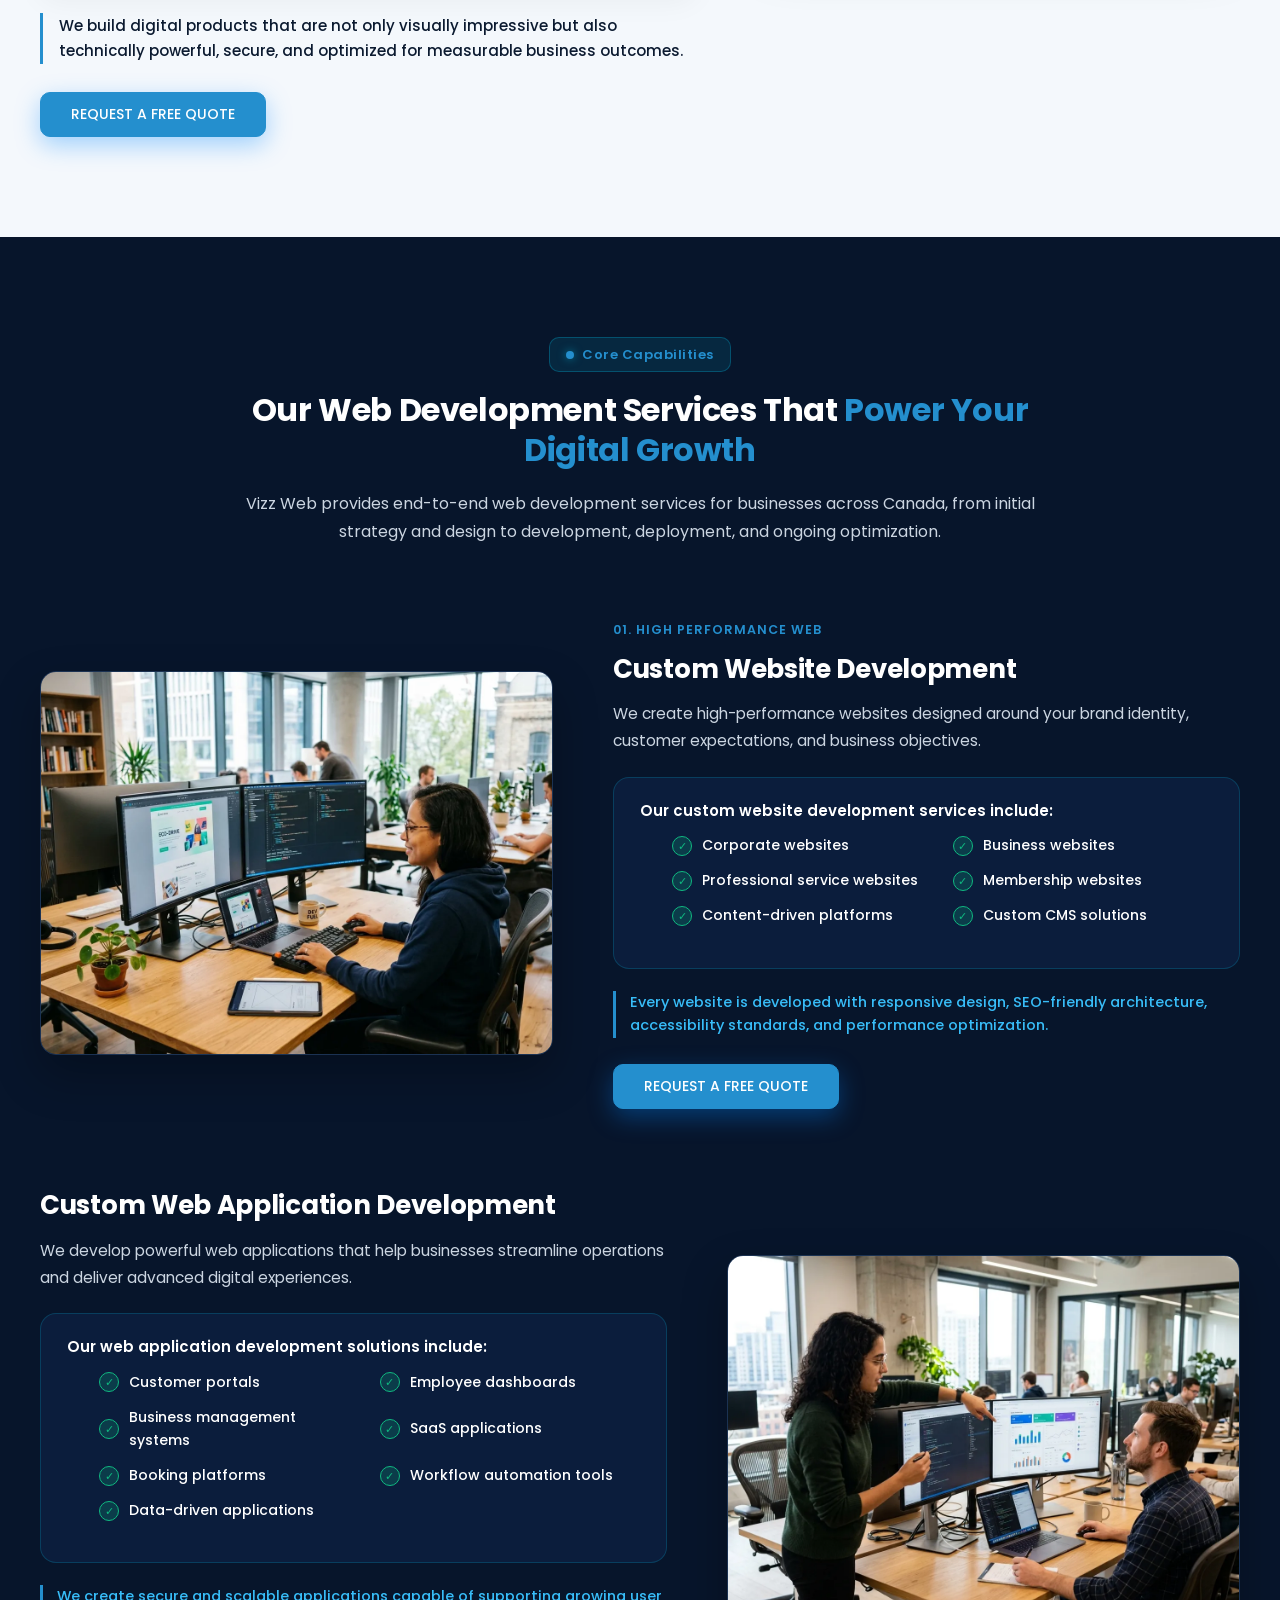
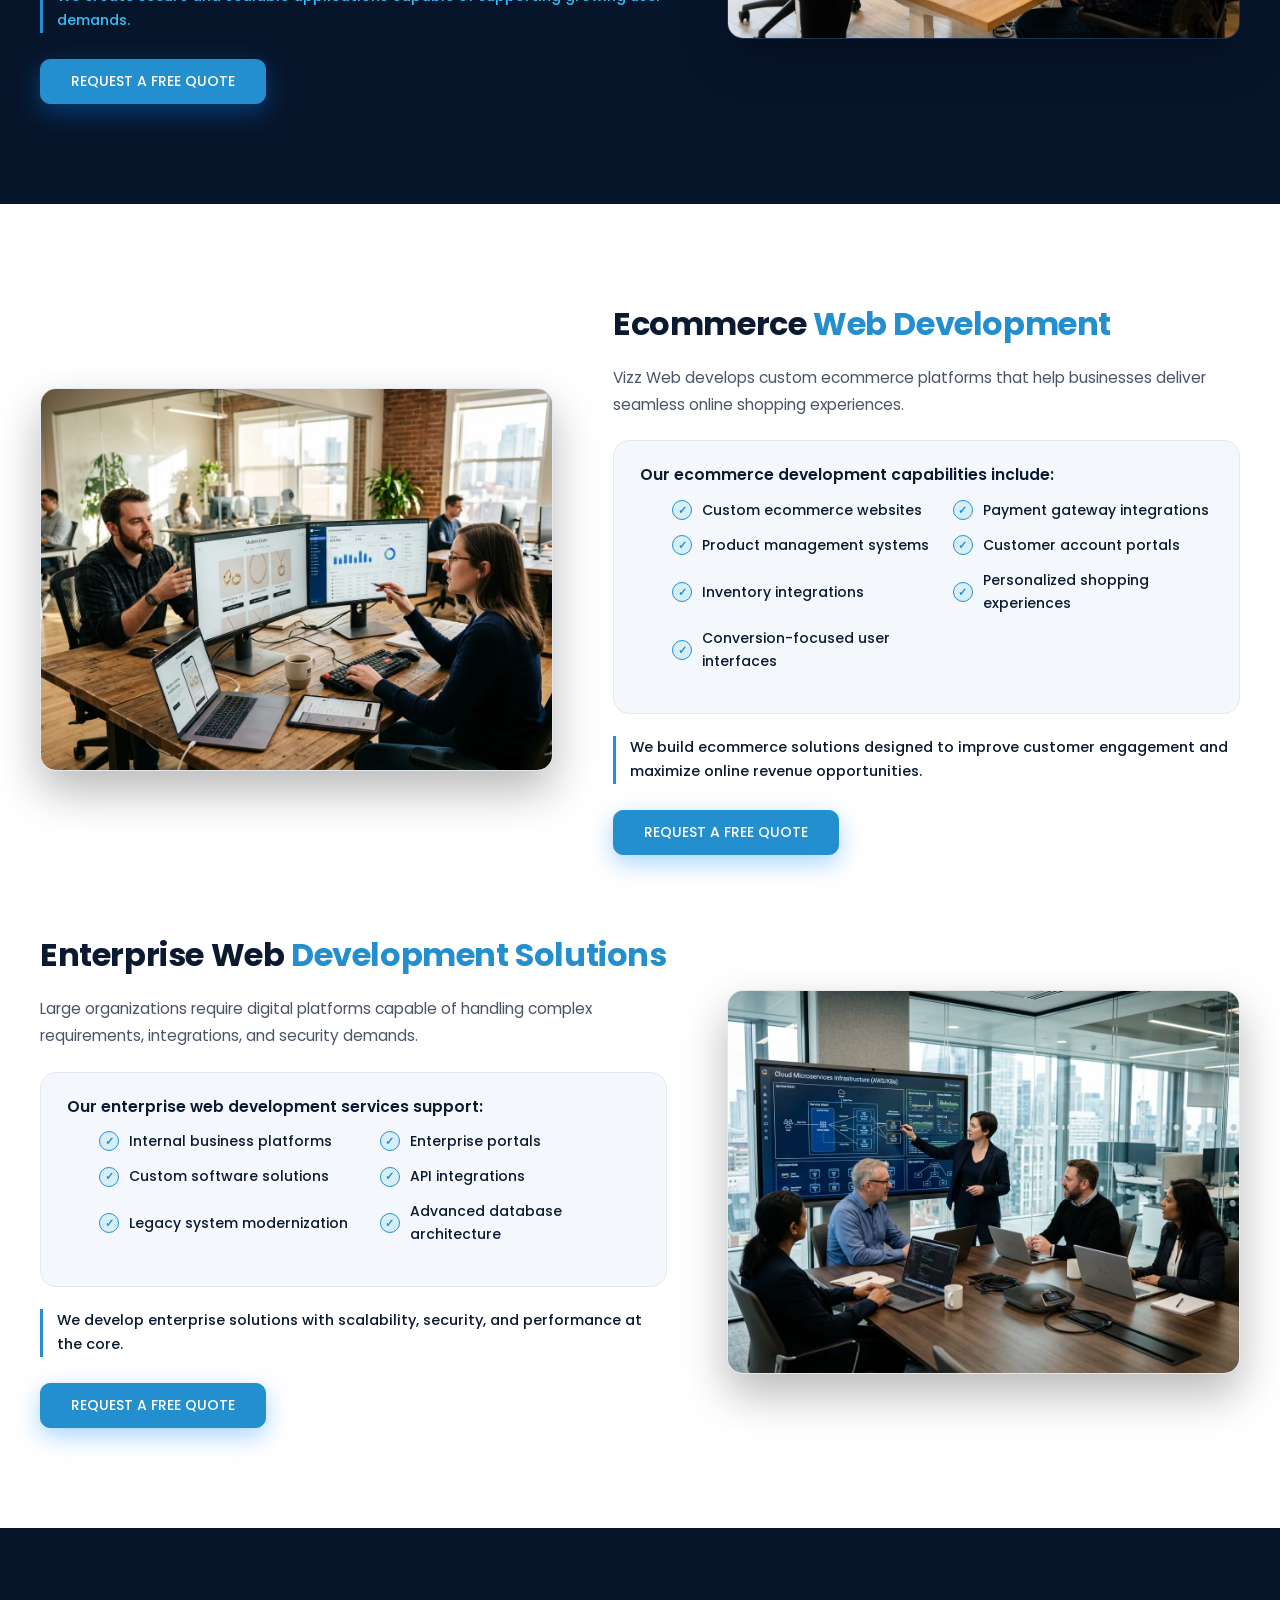
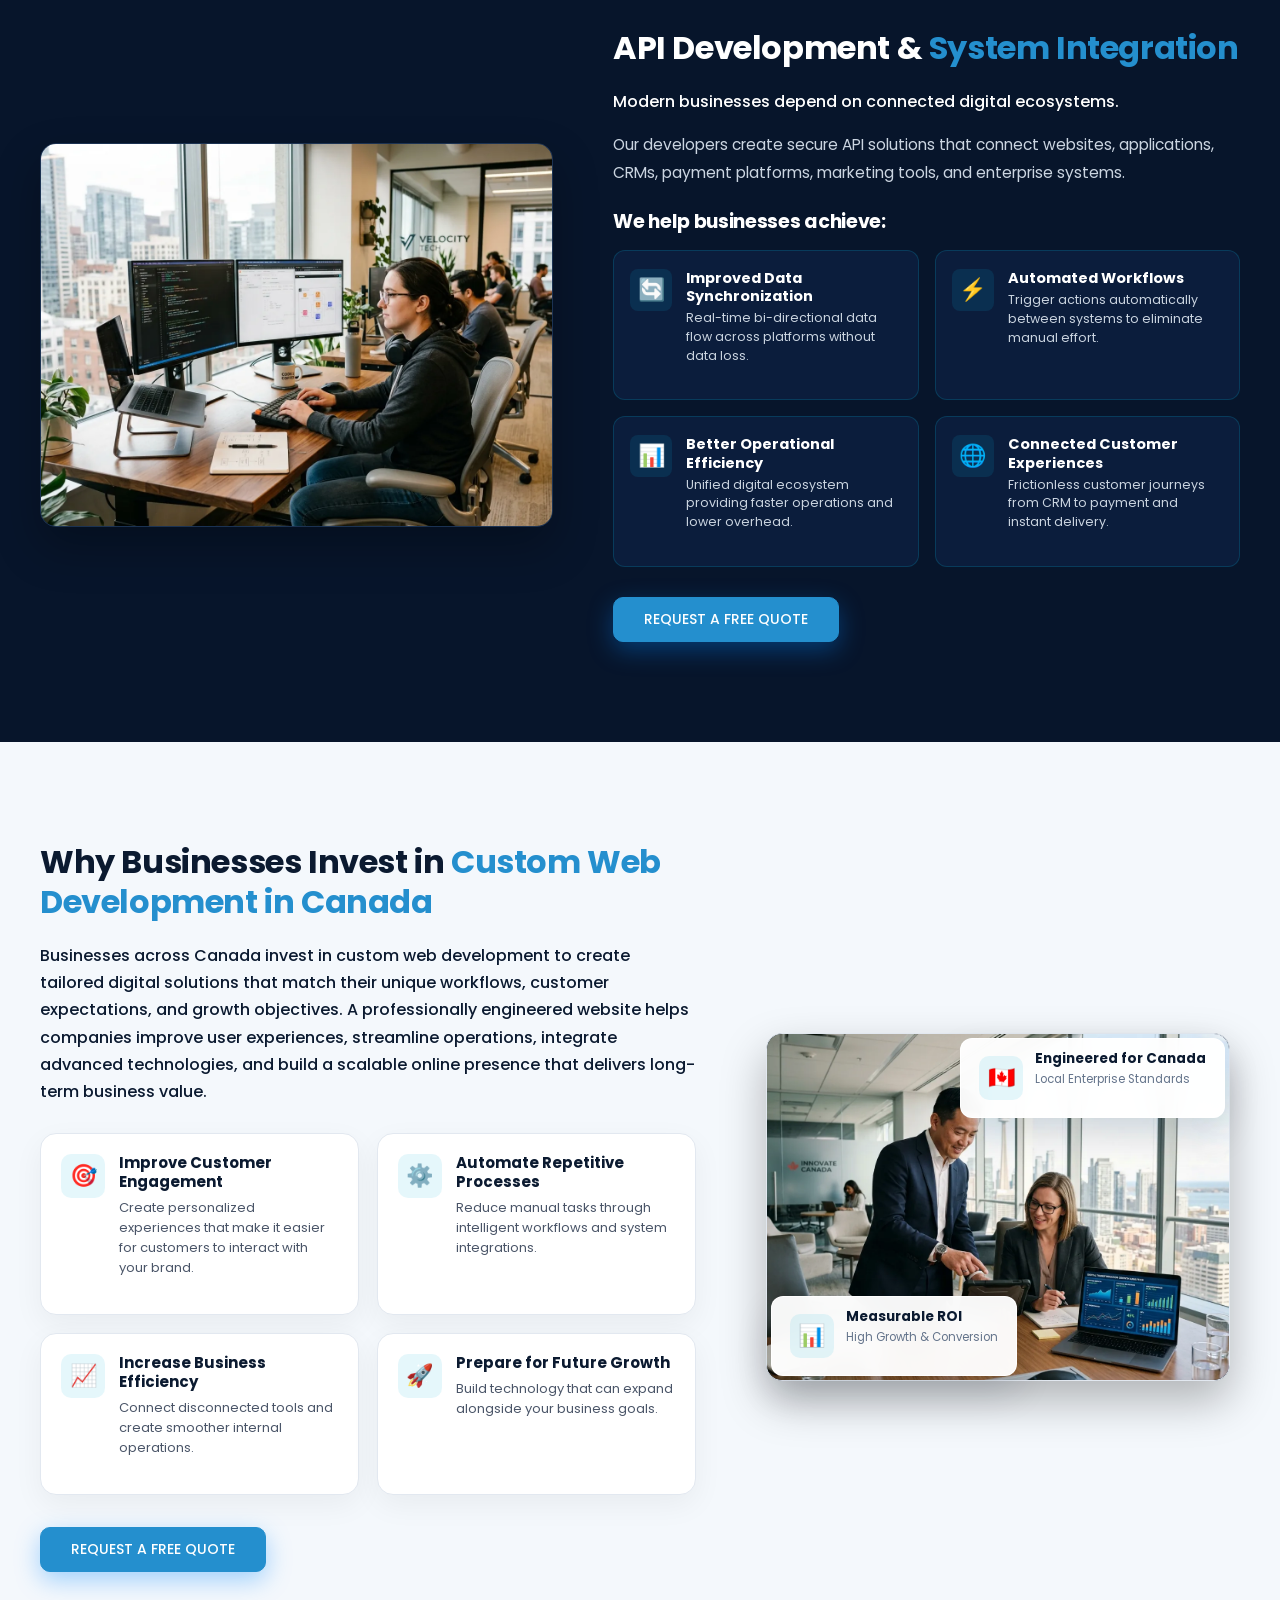
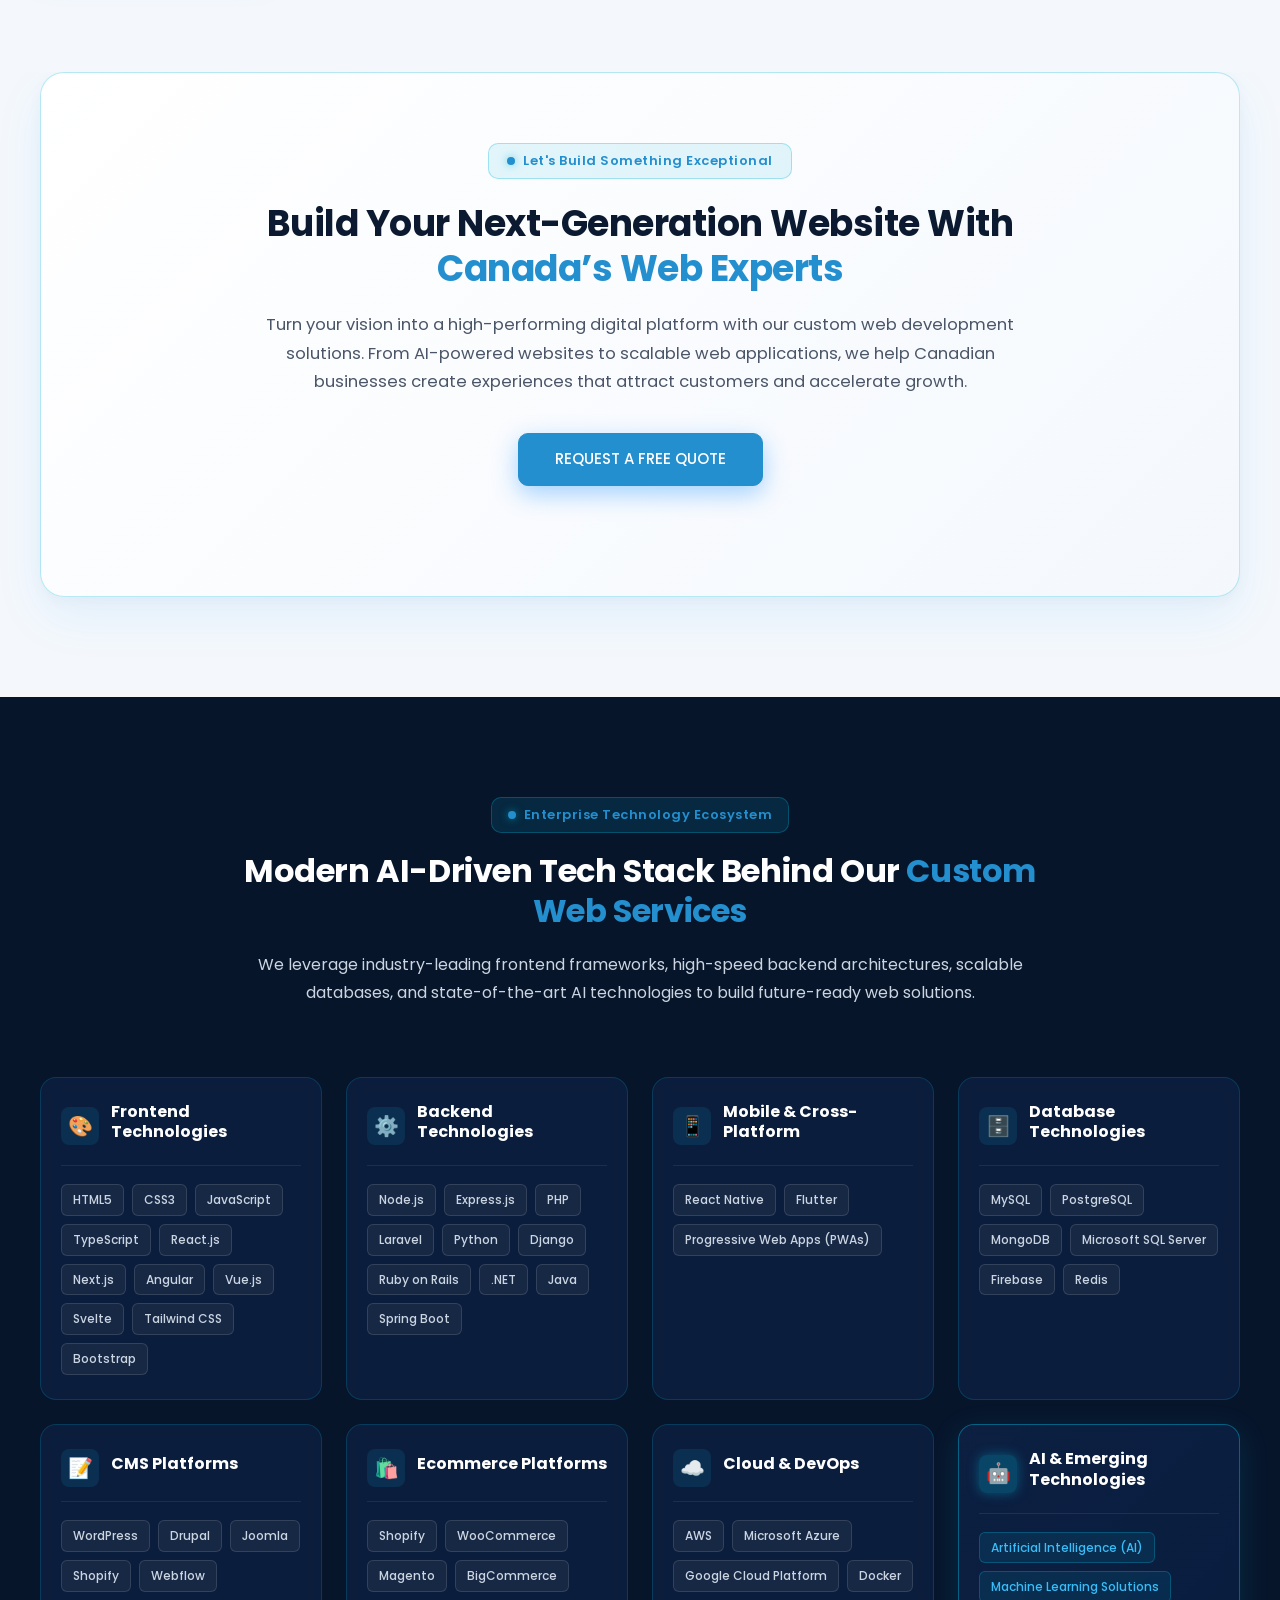
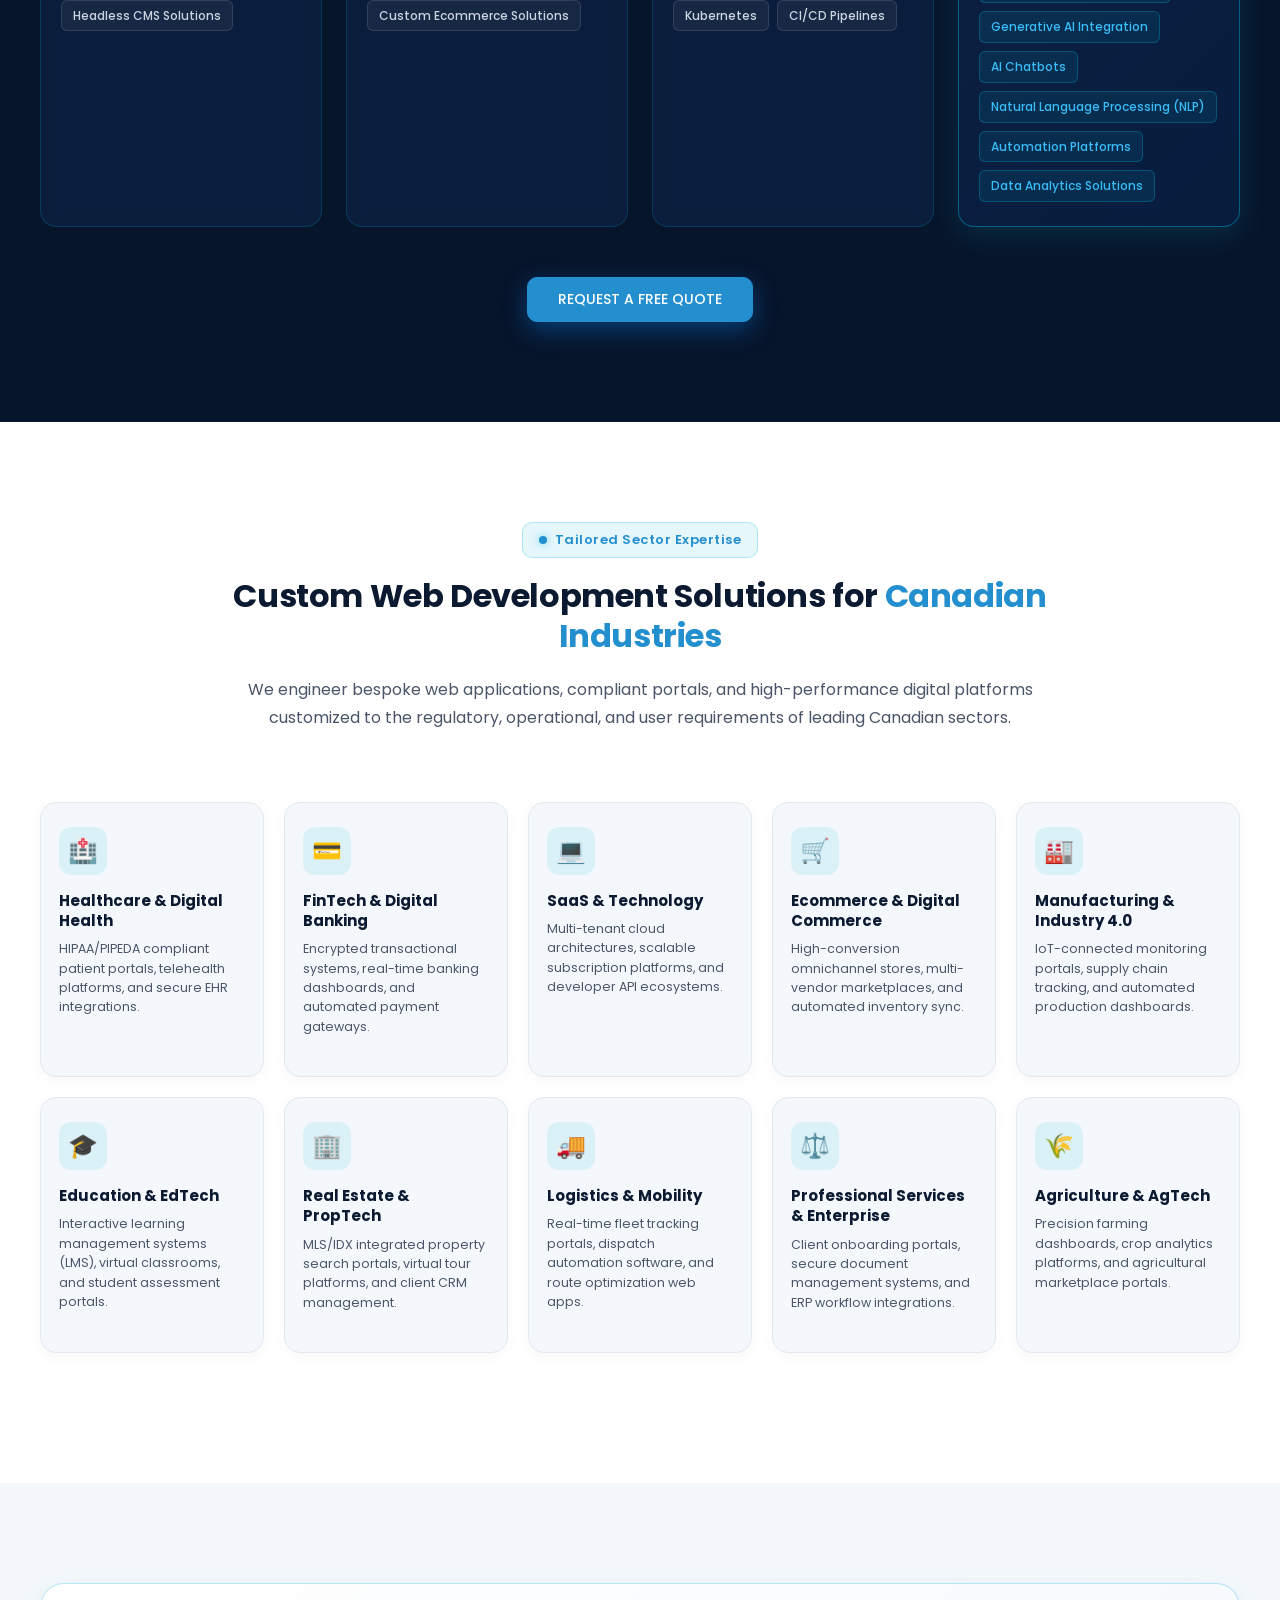
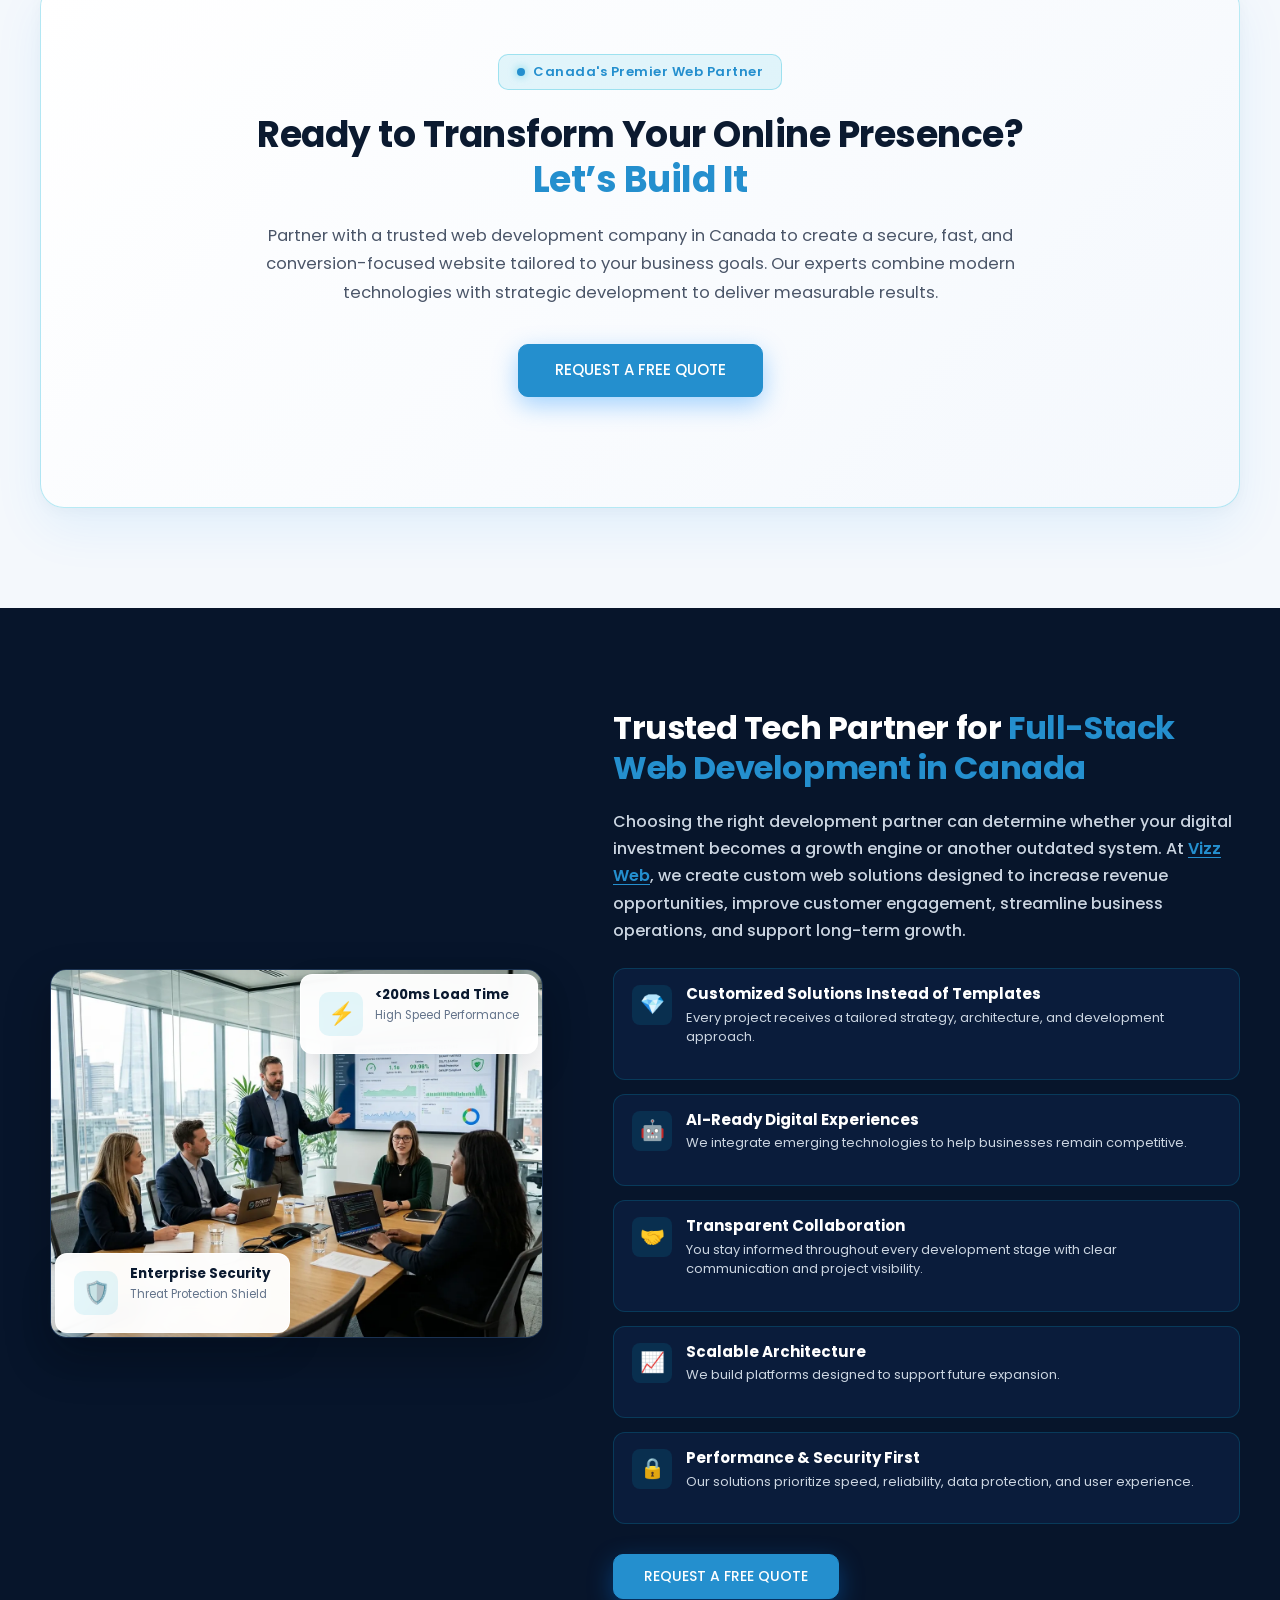
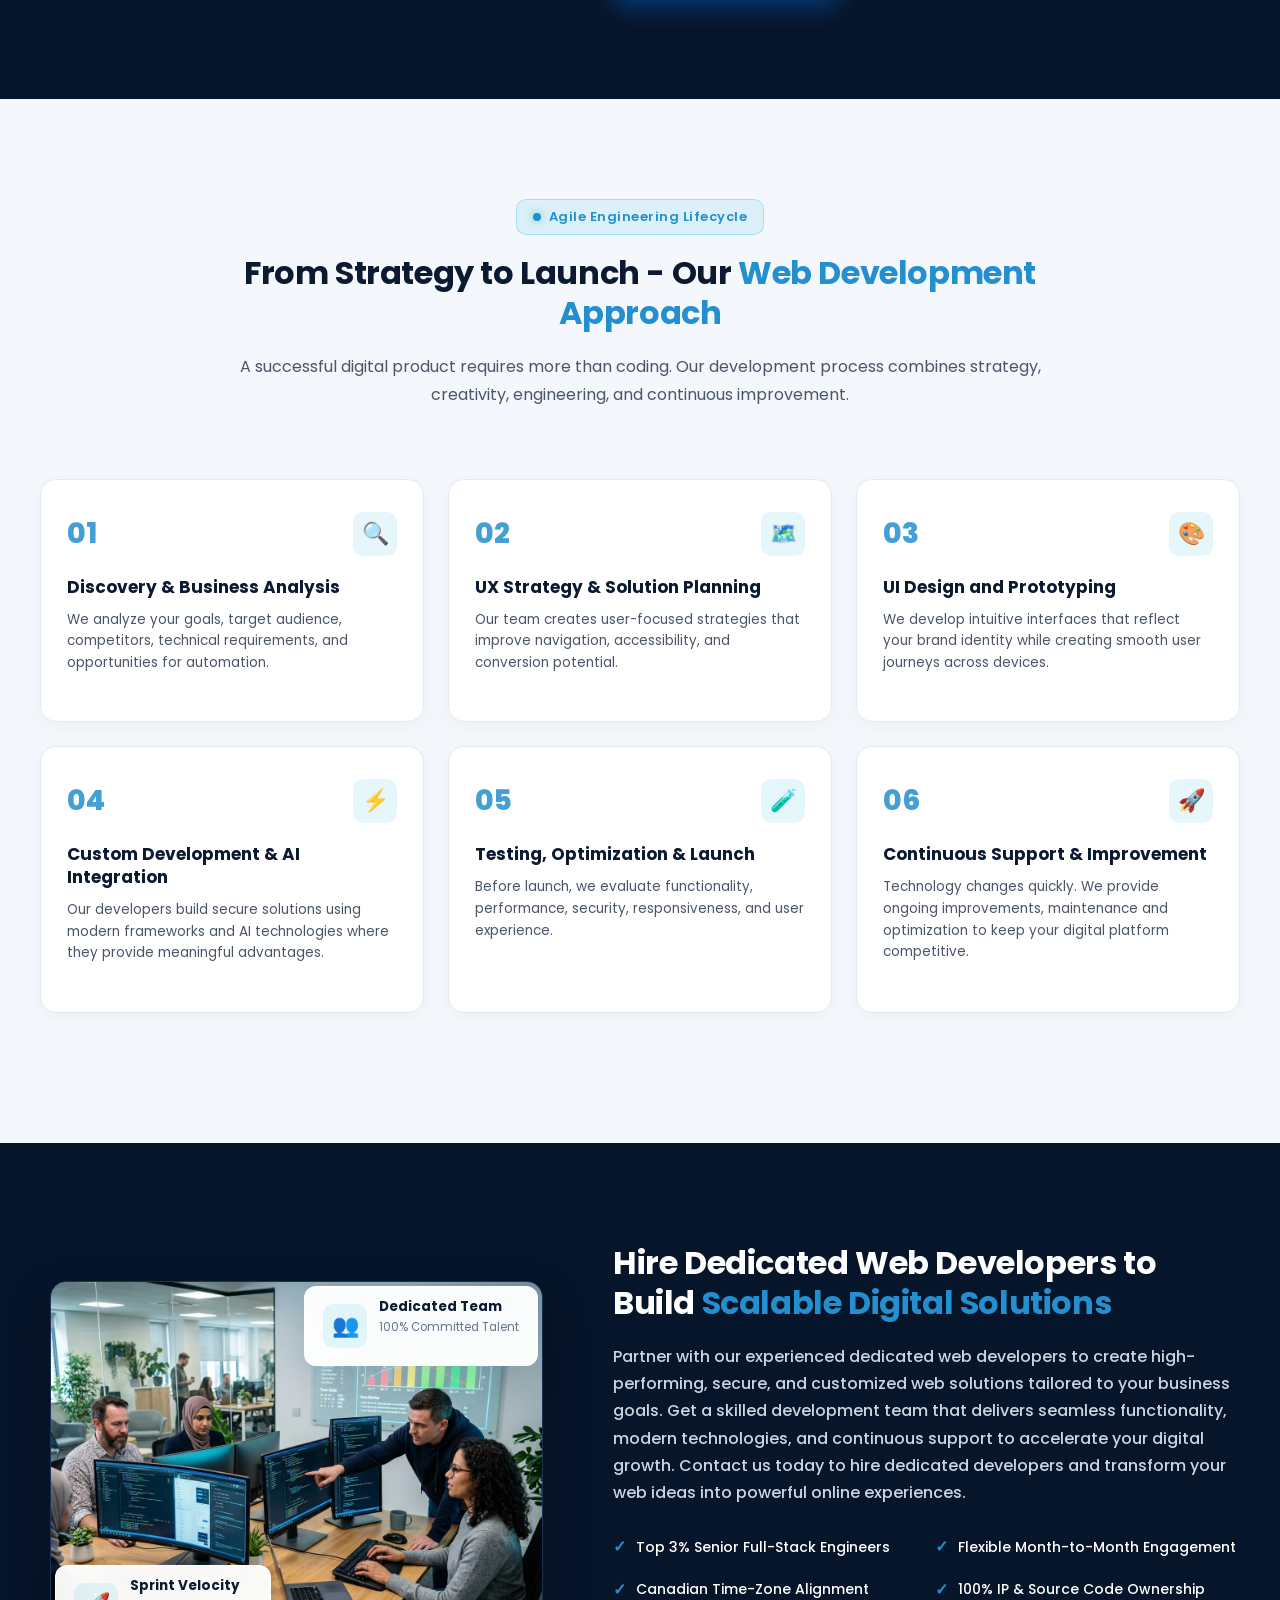
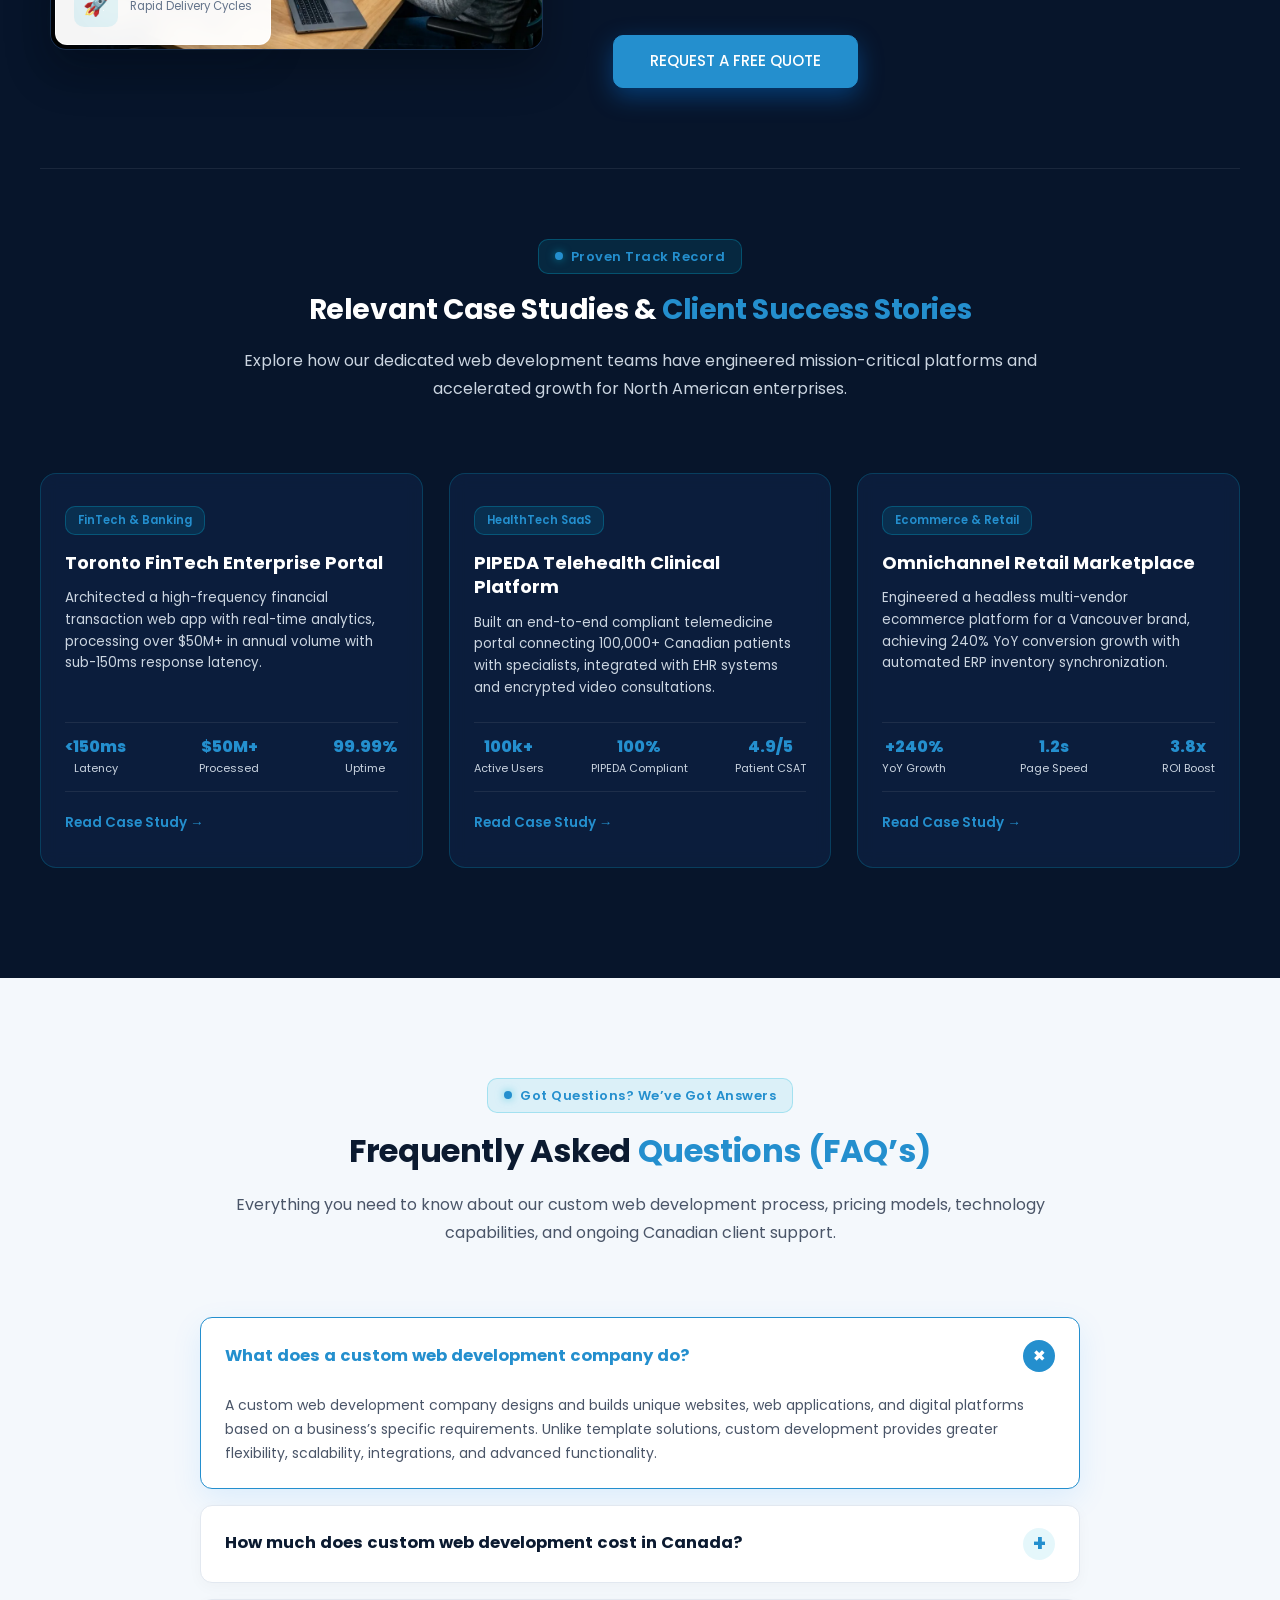
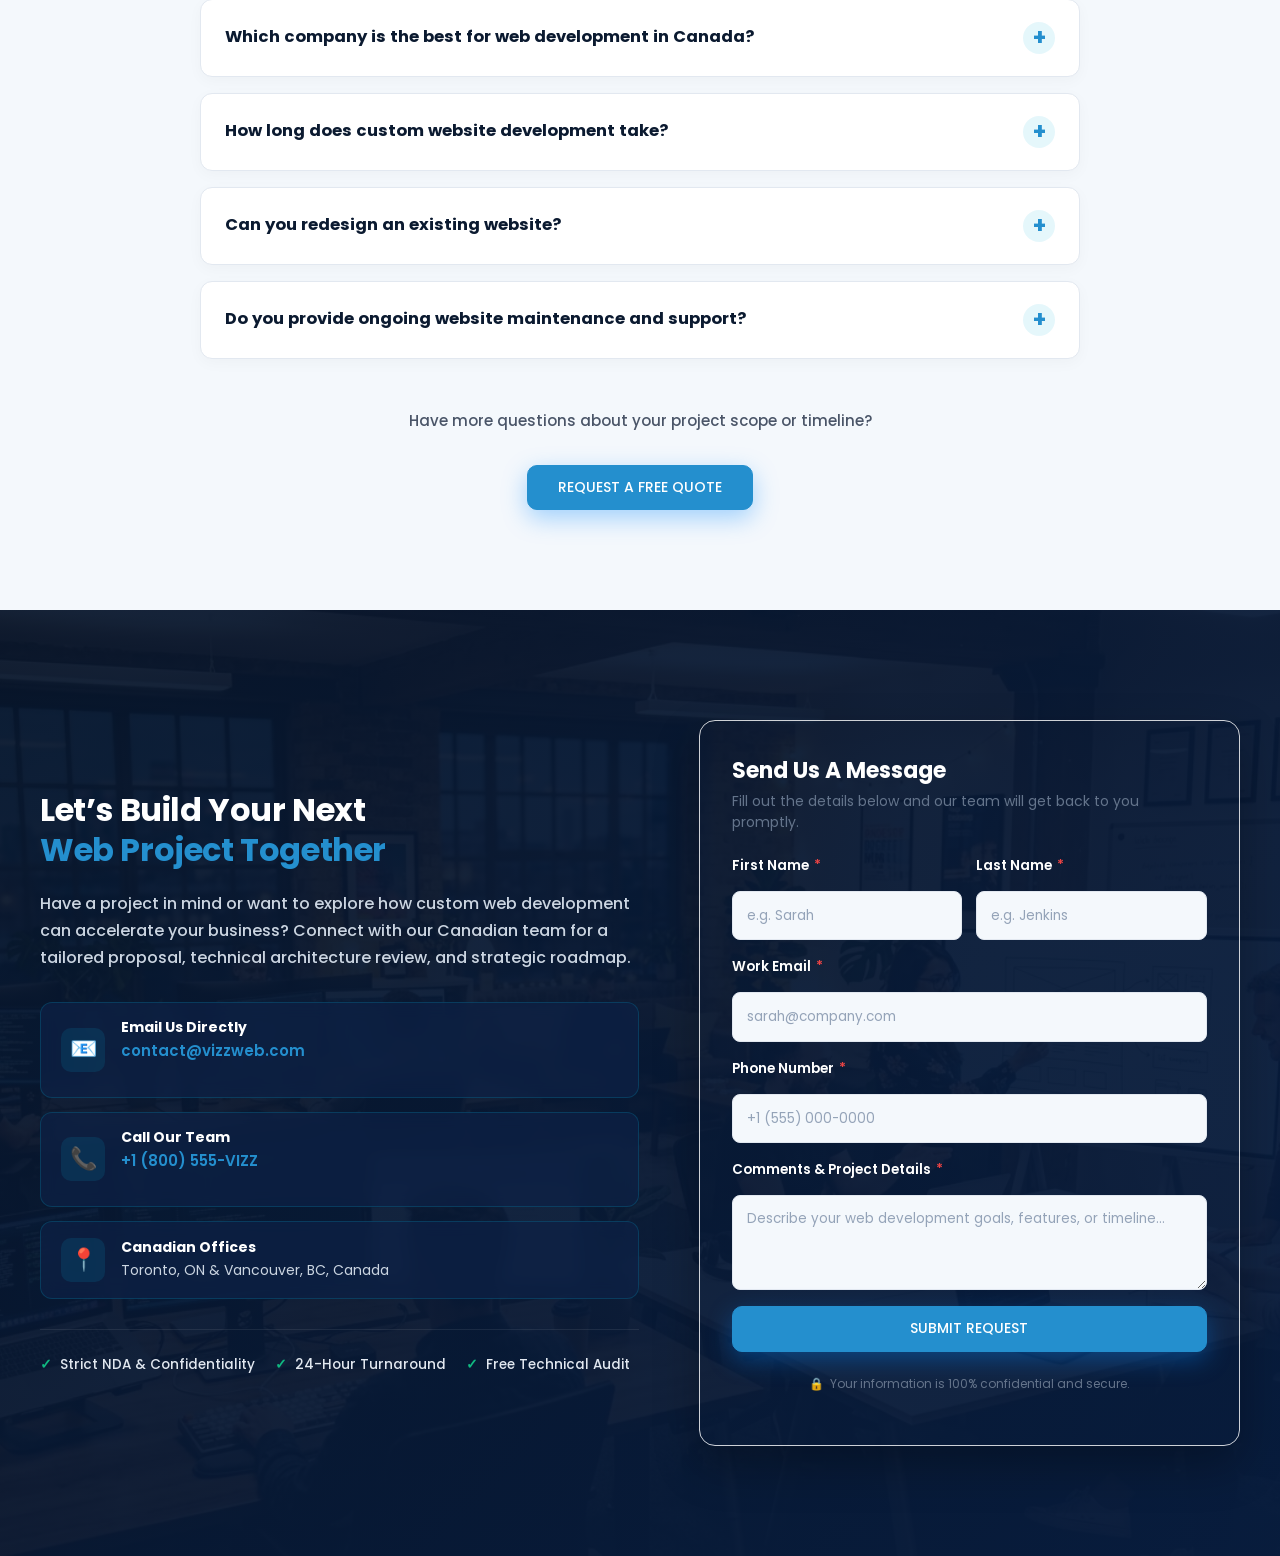
==== commit cd884c4a: "changes" ====
--- a/index.html
+++ b/index.html
@@ -65,21 +65,6 @@
               Partner with our expert development team to build a powerful online presence that drives engagement,
               improves efficiency, and delivers measurable business results.
             </p>
-
-            <ul class="hero-highlights" aria-label="Key Service Highlights">
-              <li class="hero-highlight-item">
-                <span class="check-icon-circle" aria-hidden="true">&#10003;</span>
-                <span>Intelligent Automation & Scalable Architecture</span>
-              </li>
-              <li class="hero-highlight-item">
-                <span class="check-icon-circle" aria-hidden="true">&#10003;</span>
-                <span>Custom Web Applications Built for High Conversion</span>
-              </li>
-              <li class="hero-highlight-item">
-                <span class="check-icon-circle" aria-hidden="true">&#10003;</span>
-                <span>Dedicated Canadian Engineering & Support Team</span>
-              </li>
-            </ul>
 
             <div class="hero-actions">
               <a href="#lead-form" class="btn-primary-pill" aria-label="Request a custom quote for web development"
--- a/assets/css/style.css
+++ b/assets/css/style.css
@@ -16,10 +16,10 @@
   --font-family: 'Poppins', sans-serif;
 
   /* 🔘 Button & Accent Colors */
-  --btn-primary: #17a1fe;
+  --btn-primary: #248fce;
   --btn-primary-hover: #006ed4;
-  --btn-cyan: #00b4d8;
-  --btn-color: #17a1fe;
+  --btn-cyan: #248fce;
+  --btn-color: #248fce;
   --btn-color-hover: #ffffff;
   --white-color: #ffffff;
 
@@ -34,7 +34,7 @@
   --text-dark: #0b1a30;
   --text-muted-dark: #cbd5e1;
   --text-muted-light: #4a5568;
-  --text-cyan: #00b4d8;
+  --text-cyan: #248fce;
 
   /* UI Borders & Radii */
   --border-radius-pill: 10px;
@@ -110,9 +110,6 @@
 .text-highlight-cyan {
   font-family: var(--font-family);
   color: var(--text-cyan);
-  background: linear-gradient(90deg, #00b4d8 0%, #22d3ee 100%);
-  -webkit-background-clip: text;
-  -webkit-text-fill-color: transparent;
 }
 
 .w-100 {
@@ -154,13 +151,8 @@
 .btn-primary-pill:hover {
   background: var(--btn-color-hover);
   border: 1px solid var(--btn-color);
-  transform: translateY(-2px);
   box-shadow: 0 12px 30px rgba(0, 136, 255, 0.5);
   color: var(--btn-color) !important;
-}
-
-.btn-primary-pill:active {
-  transform: translateY(0);
 }
 
 .btn-secondary-pill,
@@ -190,14 +182,8 @@
 .btn-outline-pill:hover {
   background: var(--btn-color);
   border: 1px solid var(--btn-color);
-  transform: translateY(-2px);
   box-shadow: 0 12px 30px rgba(0, 136, 255, 0.5);
   color: var(--white-color) !important;
-}
-
-.btn-secondary-pill:active,
-.btn-outline-pill:active {
-  transform: translateY(0);
 }
 
 /* --------------------------------------------------------------------------
@@ -661,10 +647,6 @@
   transition: transform 0.3s ease;
 }
 
-.experience-floating-card:hover {
-  transform: translateY(-4px);
-}
-
 .top-floating-card {
   top: -15px;
   right: -15px;
@@ -978,7 +960,6 @@
 }
 
 .api-outcome-card:hover {
-  transform: translateY(-3px);
   border-color: var(--btn-primary);
   box-shadow: 0 10px 25px rgba(0, 180, 216, 0.15);
 }
@@ -1052,7 +1033,6 @@
 }
 
 .invest-card:hover {
-  transform: translateY(-3px);
   border-color: var(--btn-primary);
   box-shadow: 0 12px 30px rgba(0, 136, 255, 0.12);
 }
@@ -1225,7 +1205,6 @@
 }
 
 .tech-card:hover {
-  transform: translateY(-4px);
   border-color: var(--btn-primary);
   box-shadow: 0 14px 35px rgba(0, 136, 255, 0.2);
   background: rgba(14, 34, 70, 0.85);
@@ -1299,7 +1278,6 @@
   background: rgba(0, 180, 216, 0.15);
   border-color: var(--btn-primary);
   color: var(--white-color);
-  transform: translateY(-1px);
 }
 
 .highlight-tag {
@@ -1352,7 +1330,6 @@
 }
 
 .industry-card:hover {
-  transform: translateY(-4px);
   background: var(--bg-light);
   border-color: var(--btn-primary);
   box-shadow: 0 12px 30px rgba(0, 136, 255, 0.12);
@@ -1501,7 +1478,6 @@
 .tech-stack-slider .splide__arrow:hover:not(:disabled) {
   background: var(--btn-primary);
   border-color: var(--btn-primary);
-  transform: translateY(-2px);
   box-shadow: 0 6px 20px rgba(0, 136, 255, 0.4);
 }
 
@@ -1584,7 +1560,6 @@
 .industries-slider .splide__arrow:hover:not(:disabled) {
   background: var(--btn-primary);
   border-color: var(--btn-primary);
-  transform: translateY(-2px);
   box-shadow: 0 8px 22px rgba(0, 136, 255, 0.3);
 }
 
@@ -1799,7 +1774,6 @@
 }
 
 .process-step-card:hover {
-  transform: translateY(-5px);
   border-color: var(--btn-primary);
   box-shadow: 0 14px 35px rgba(0, 136, 255, 0.14);
 }
@@ -1906,7 +1880,6 @@
 }
 
 .case-study-card:hover {
-  transform: translateY(-5px);
   border-color: var(--btn-primary);
   background: rgba(14, 34, 70, 0.85);
   box-shadow: 0 16px 40px rgba(0, 136, 255, 0.2);
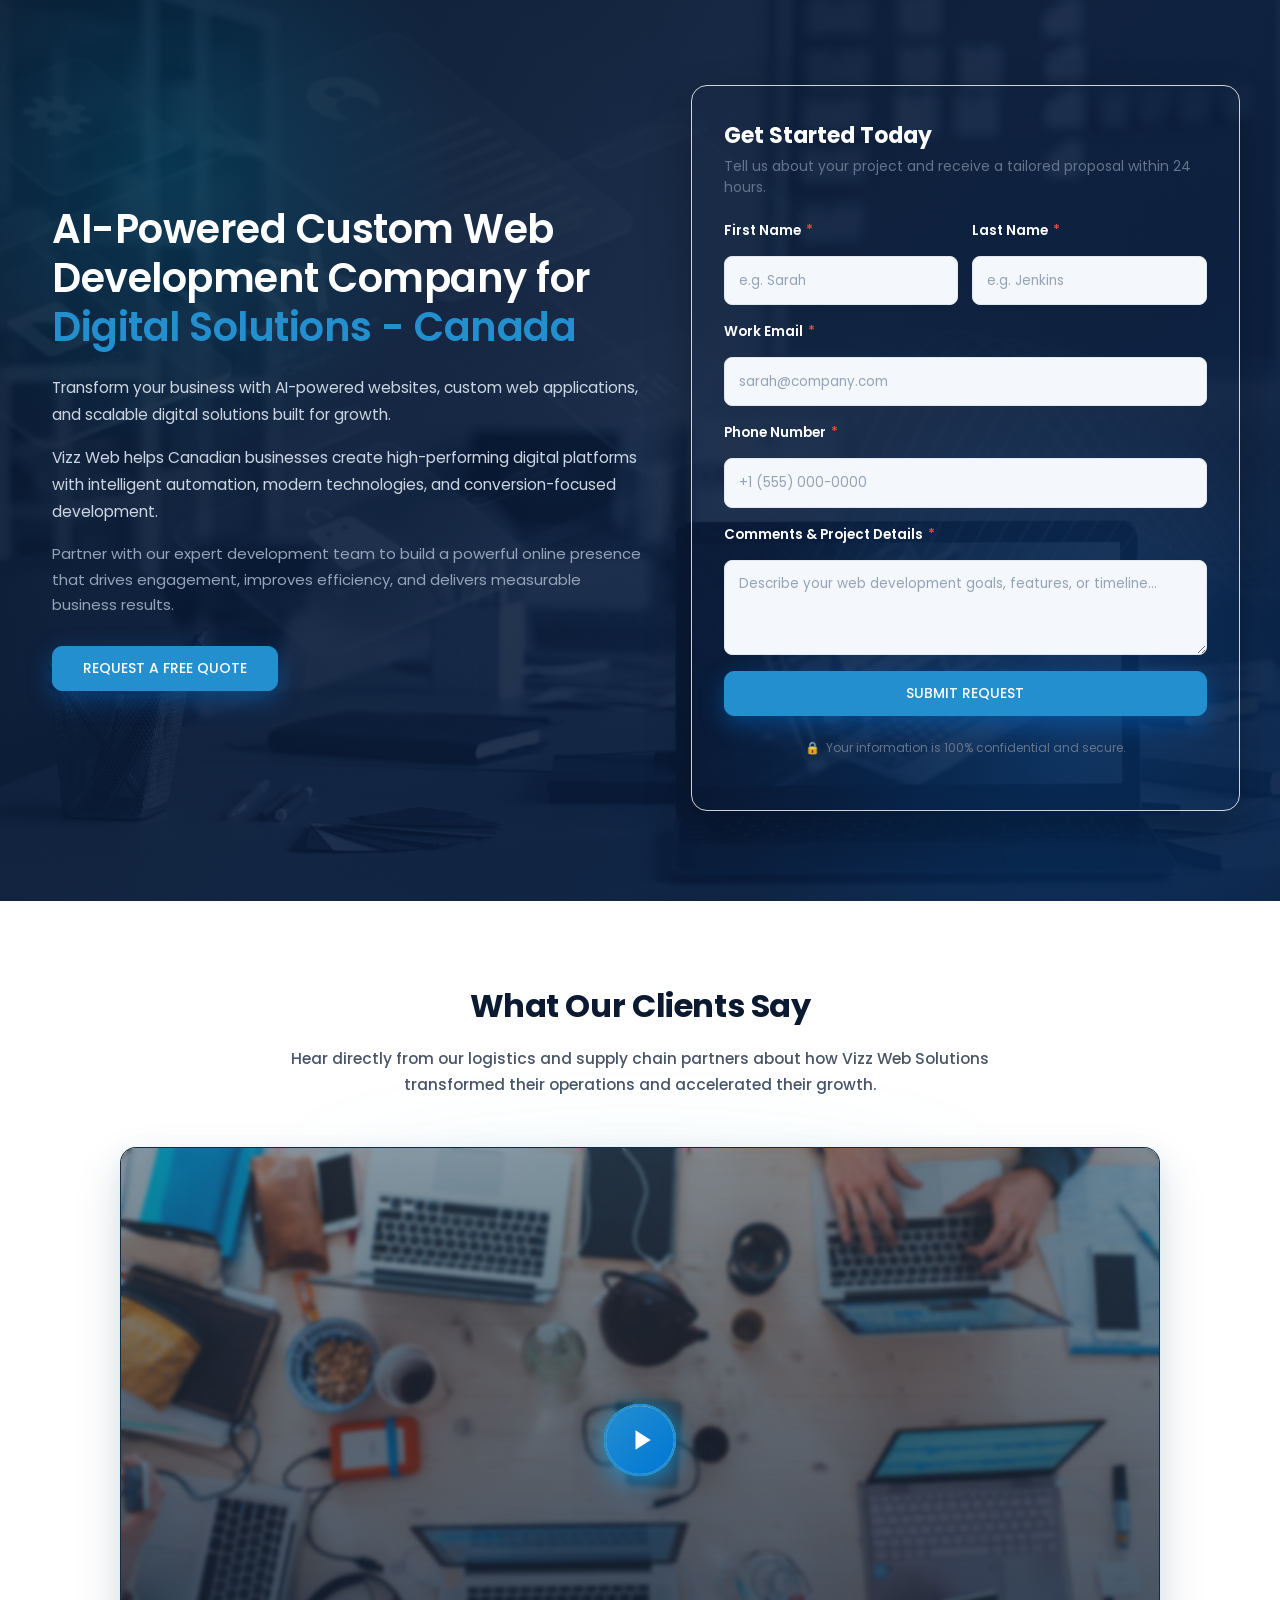
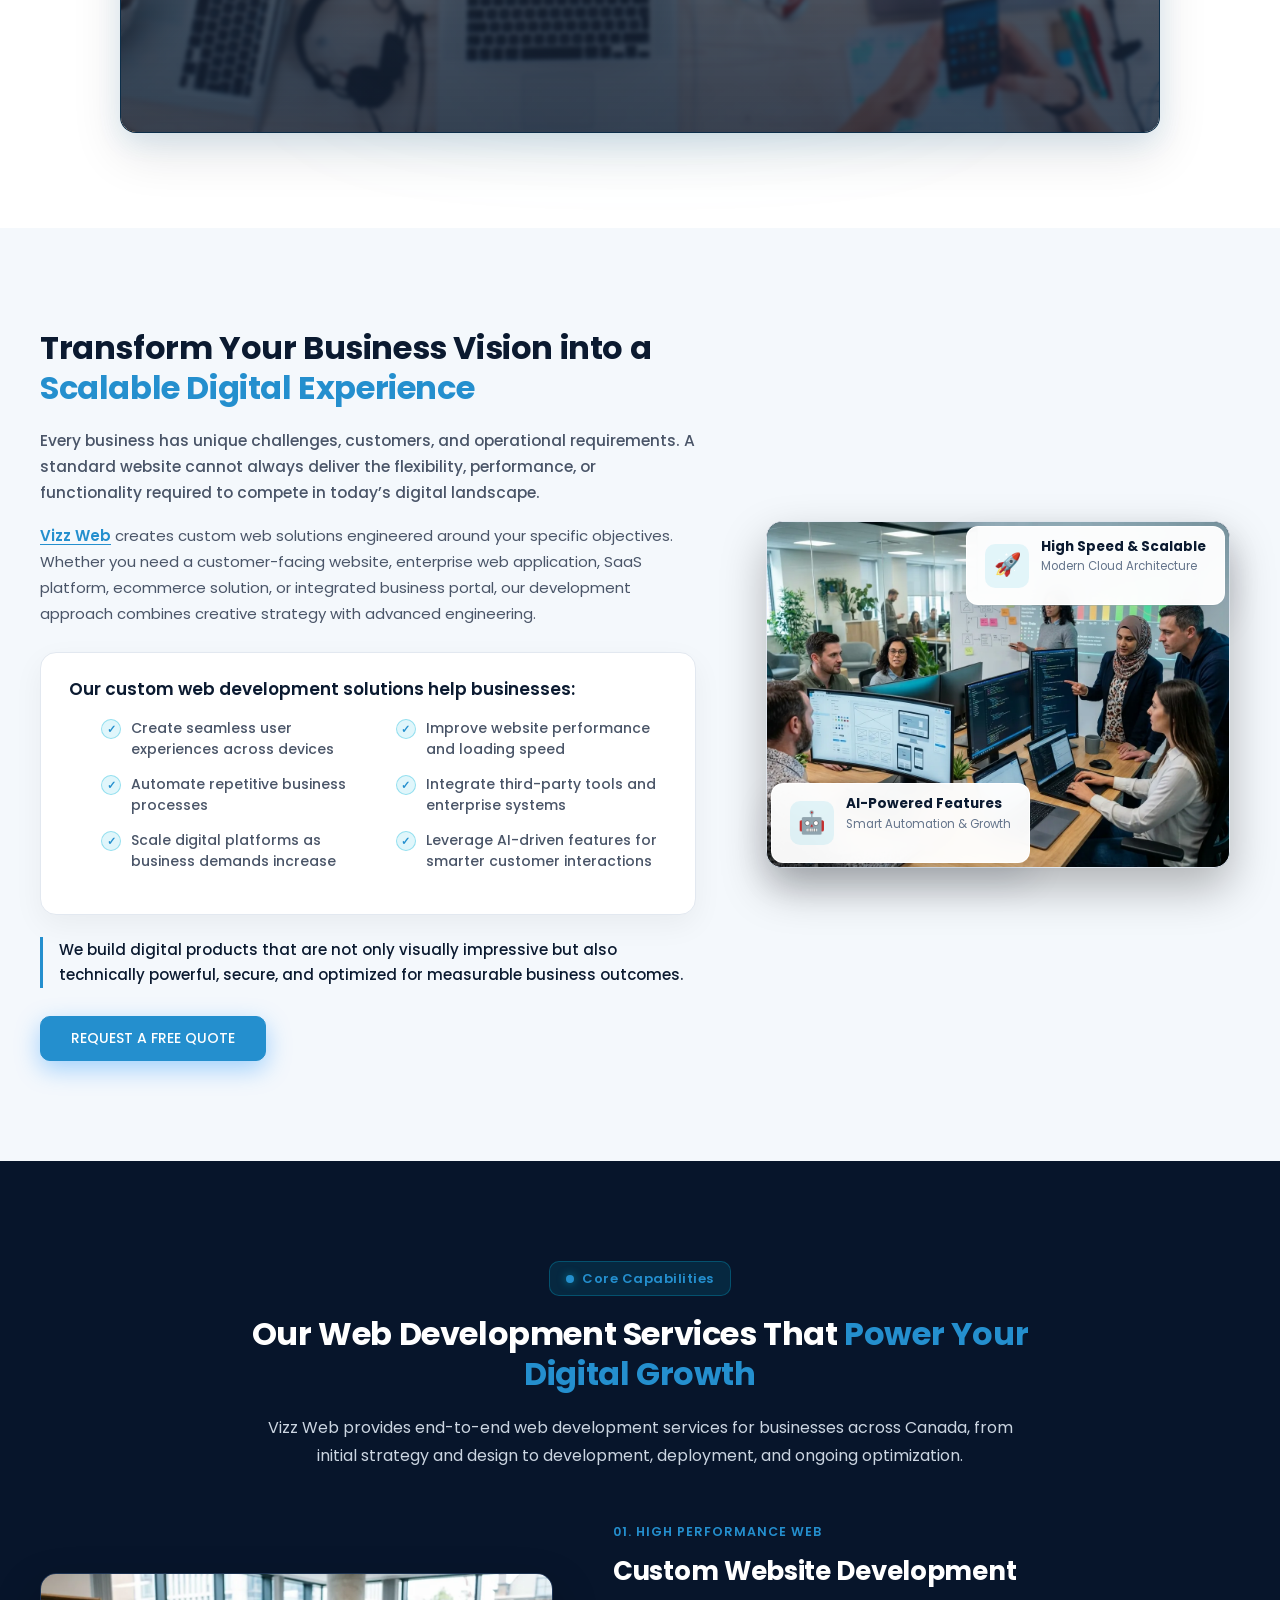
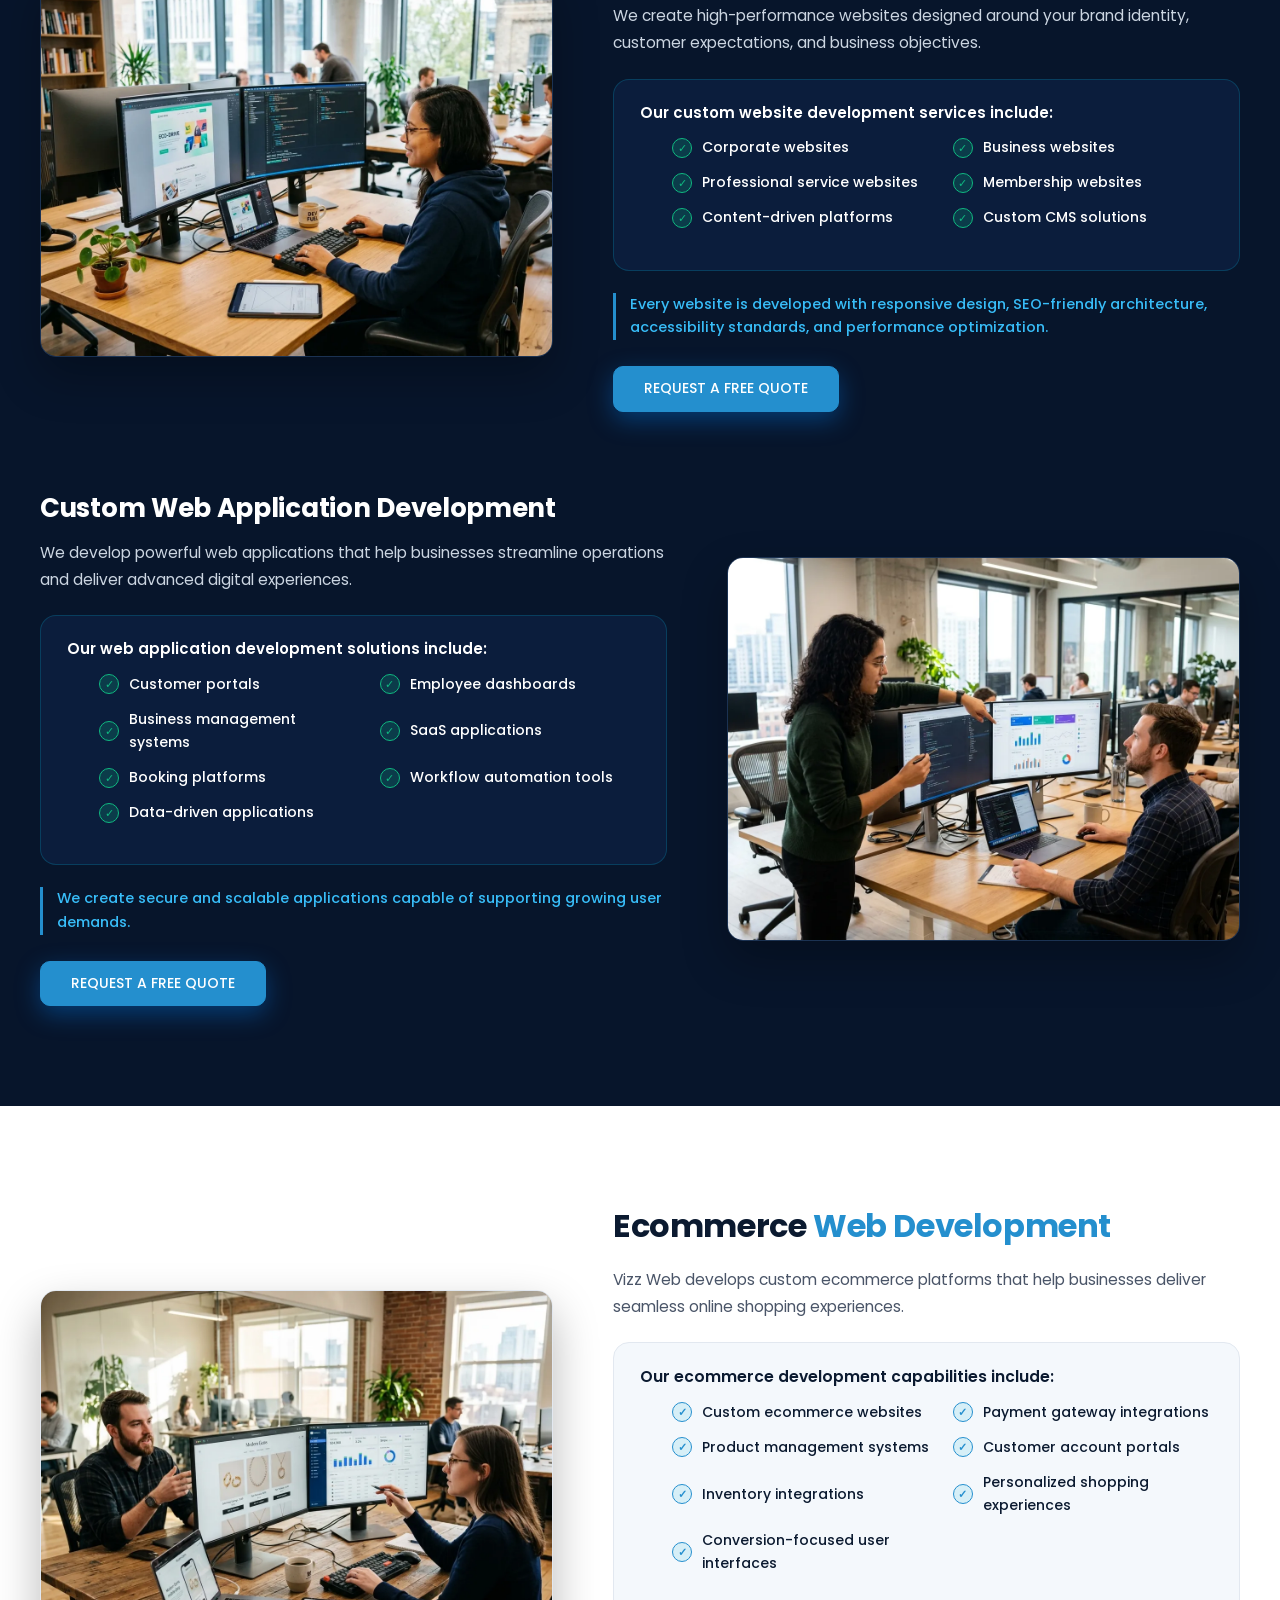
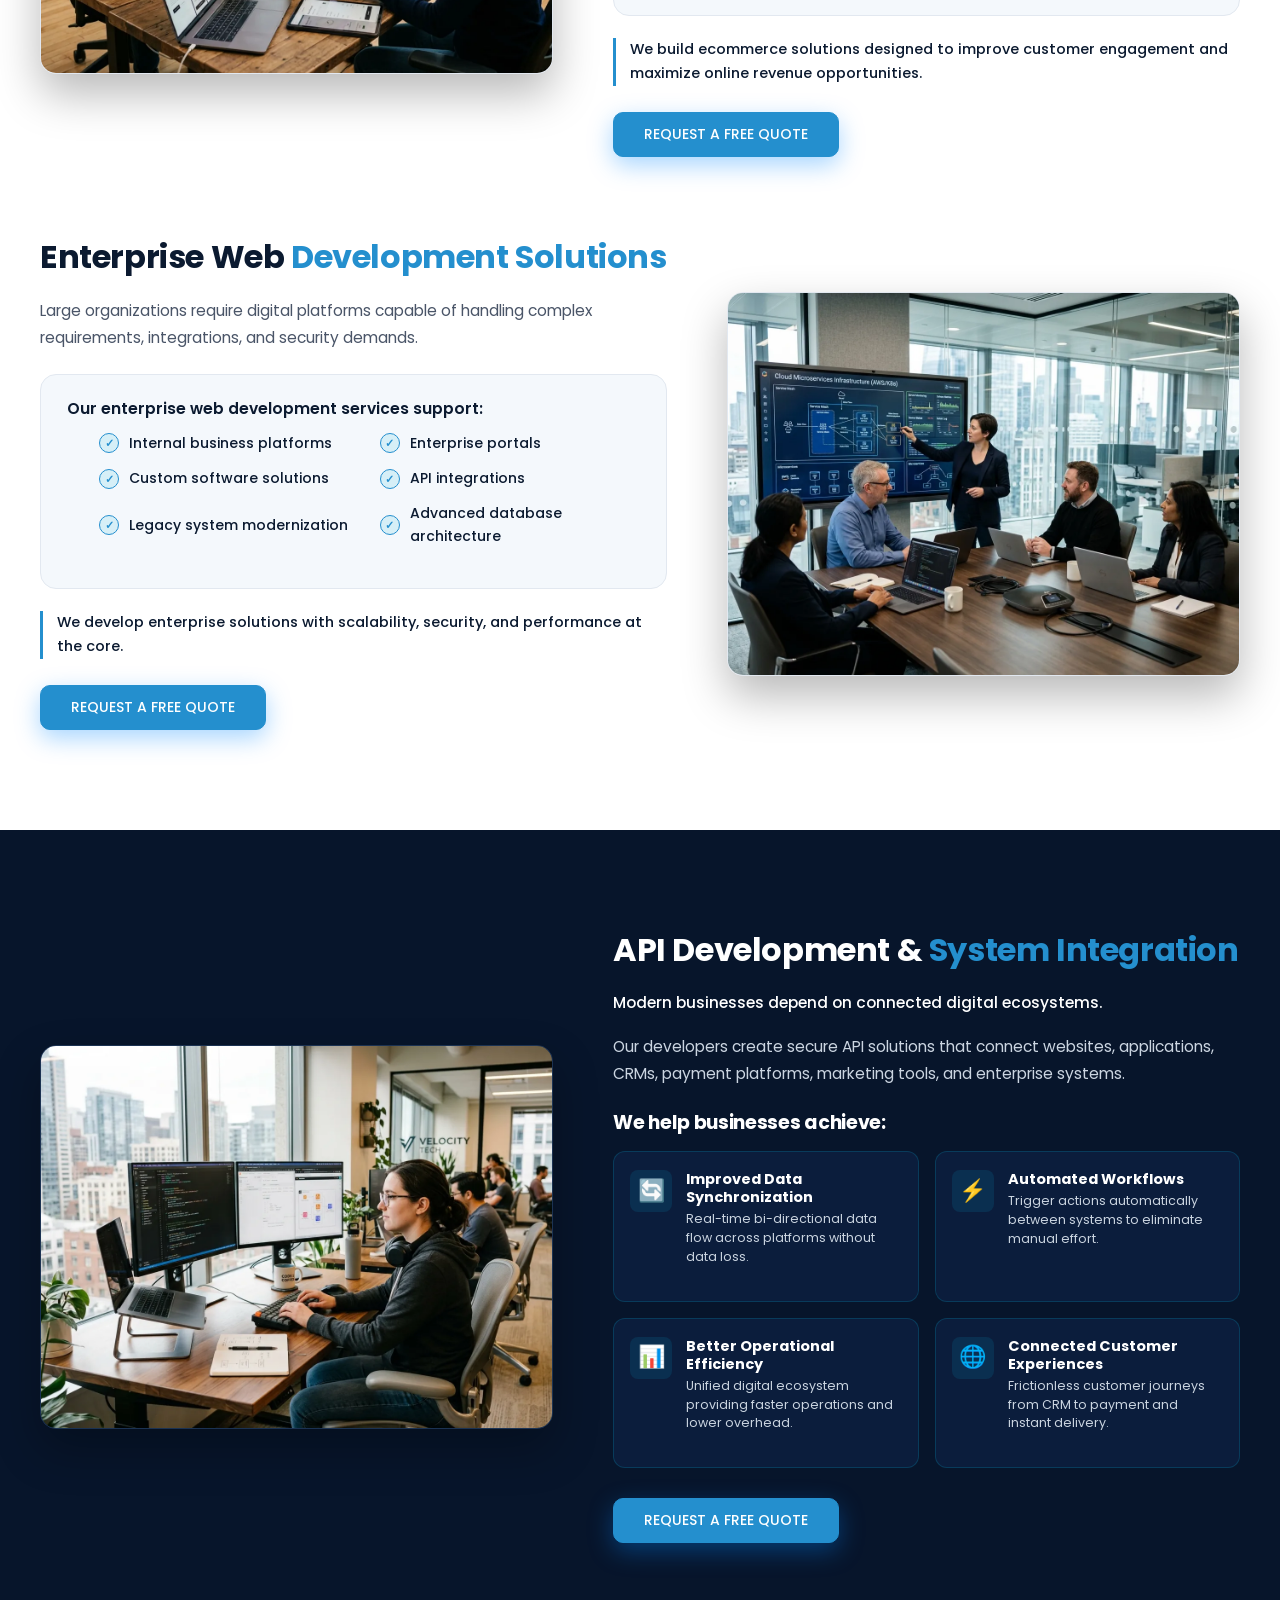
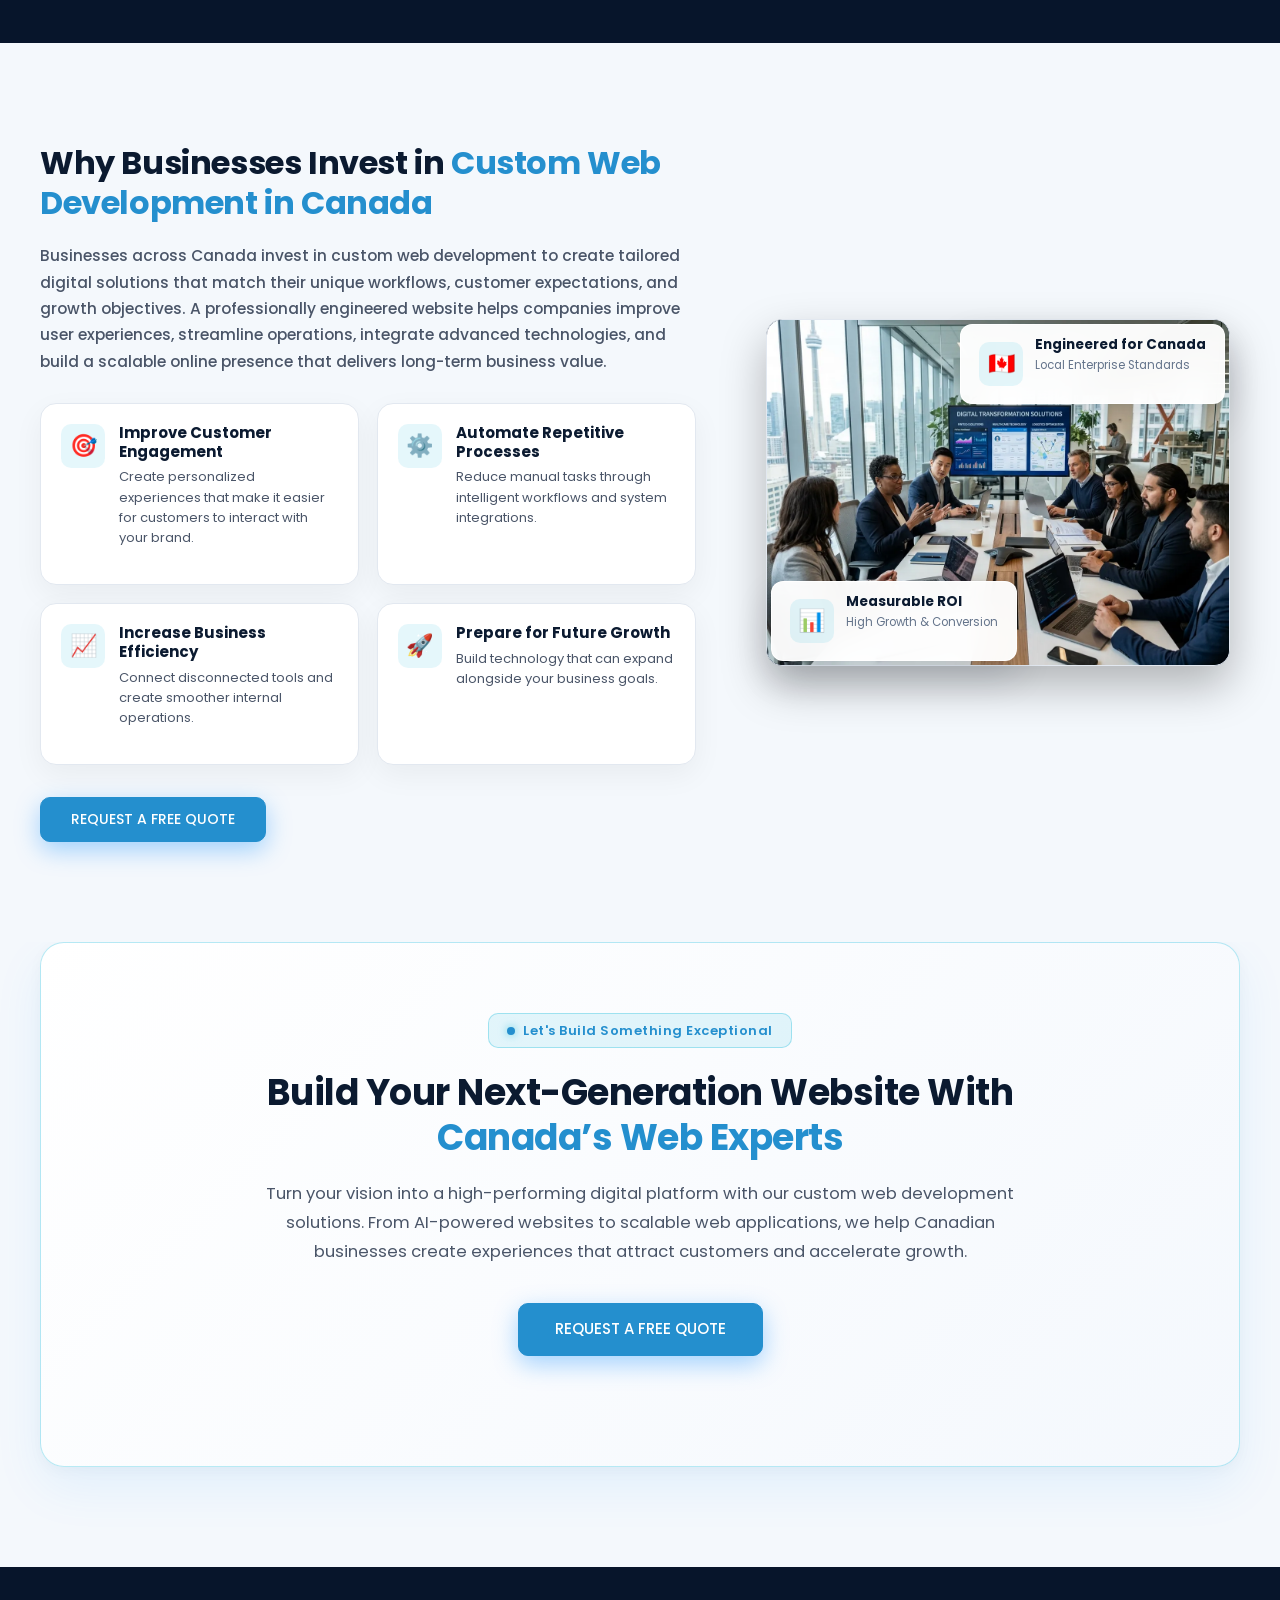
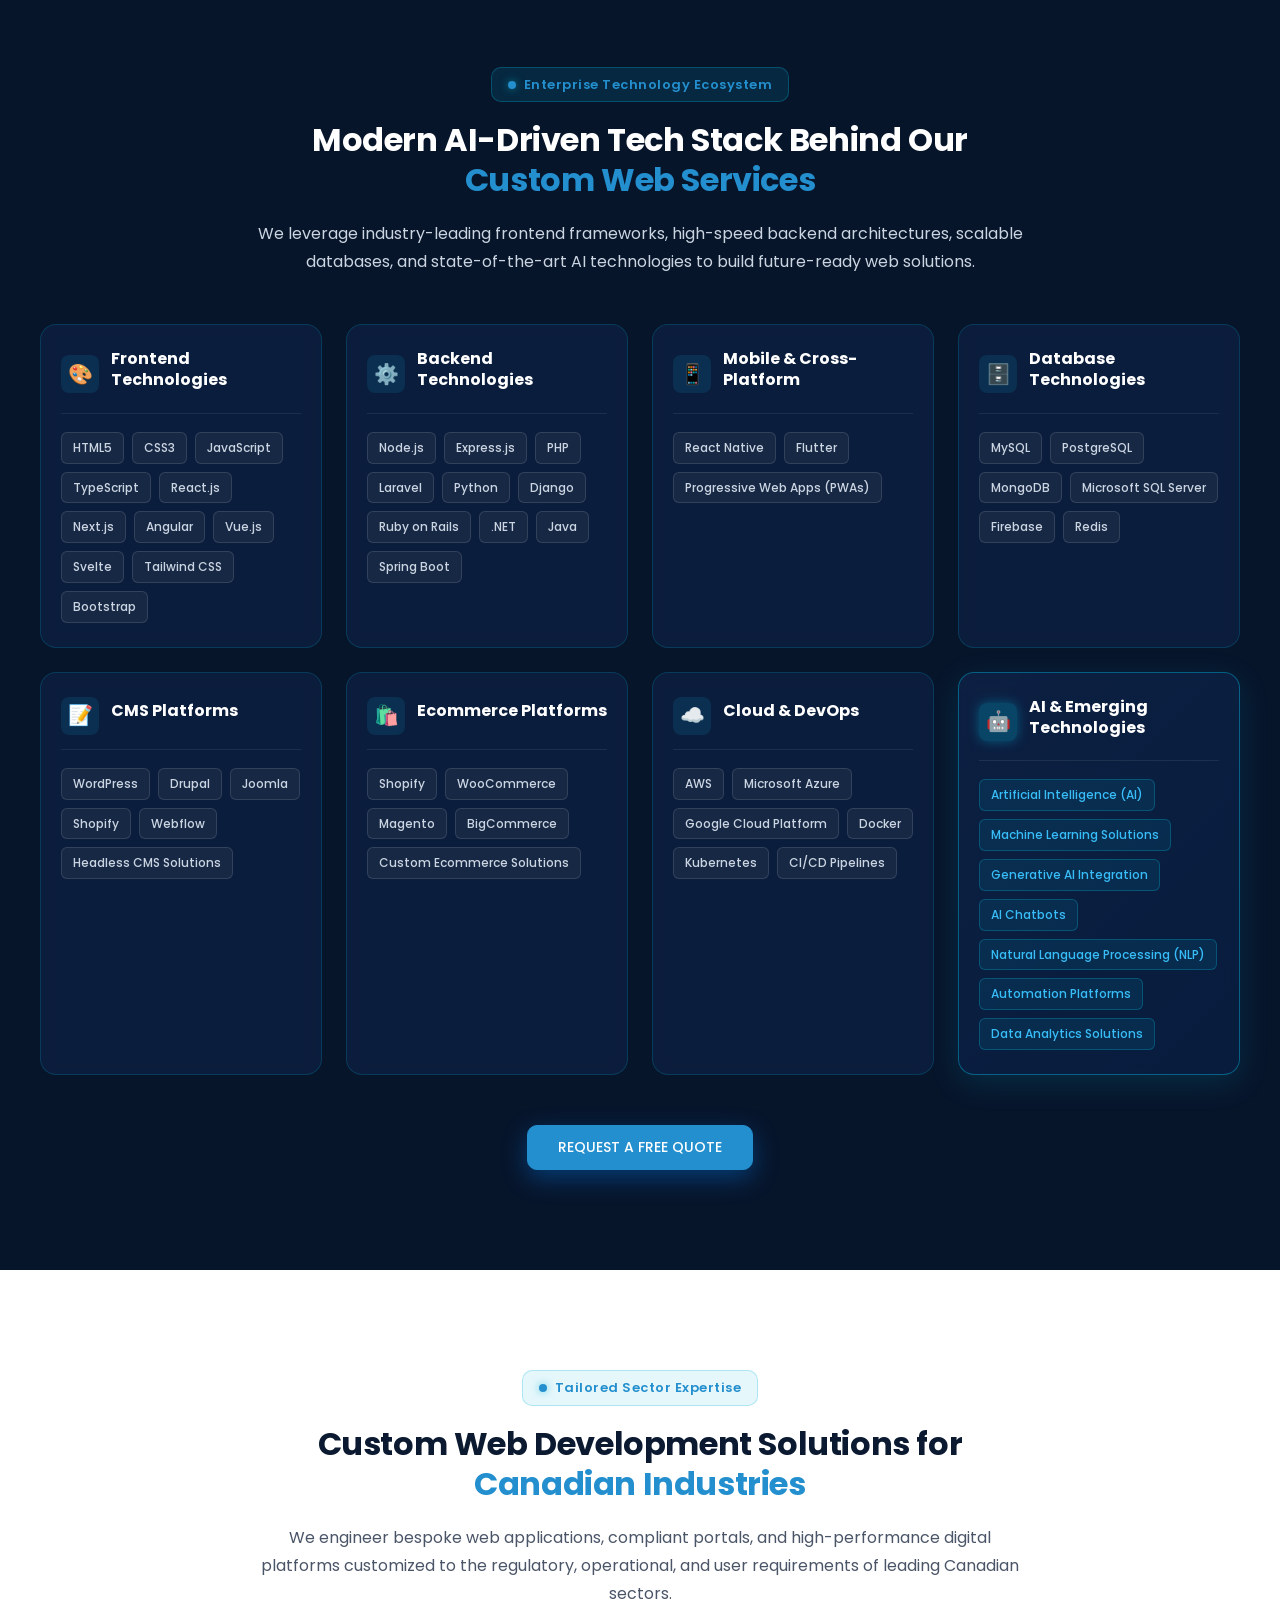
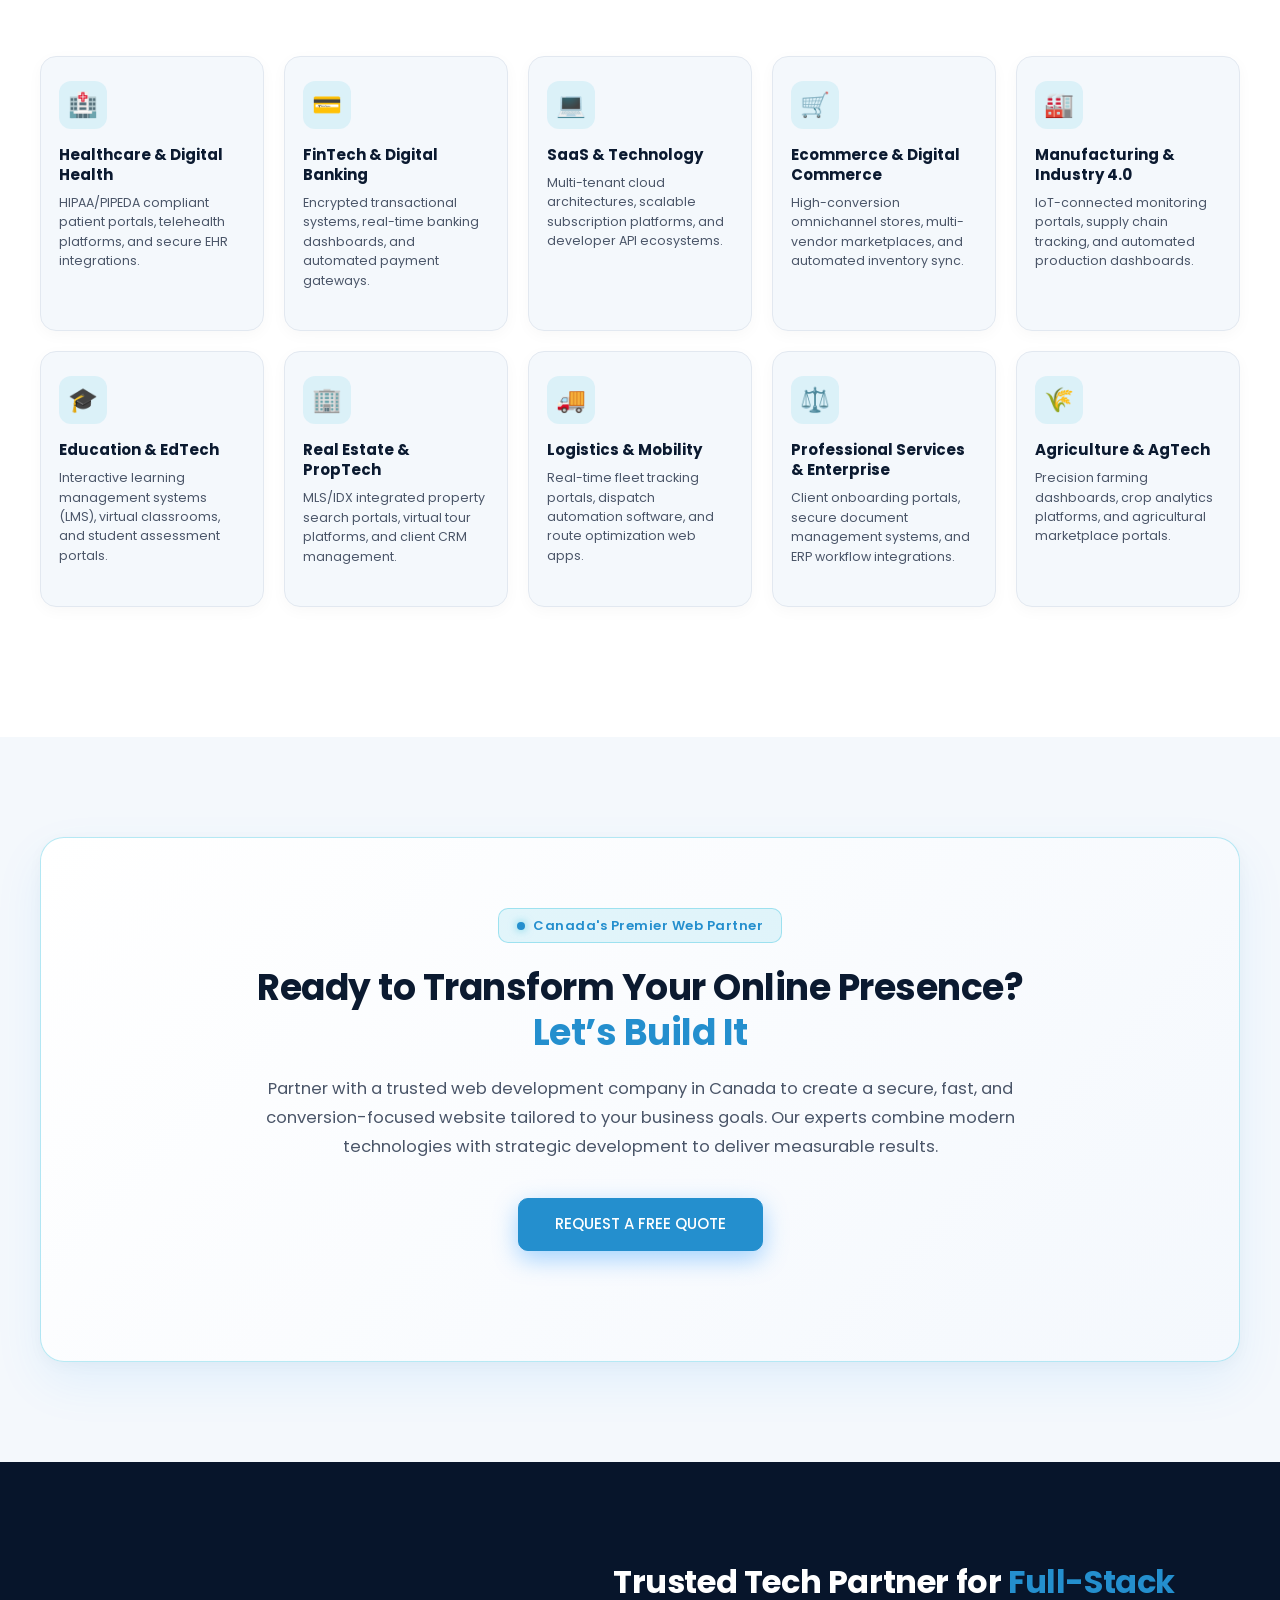
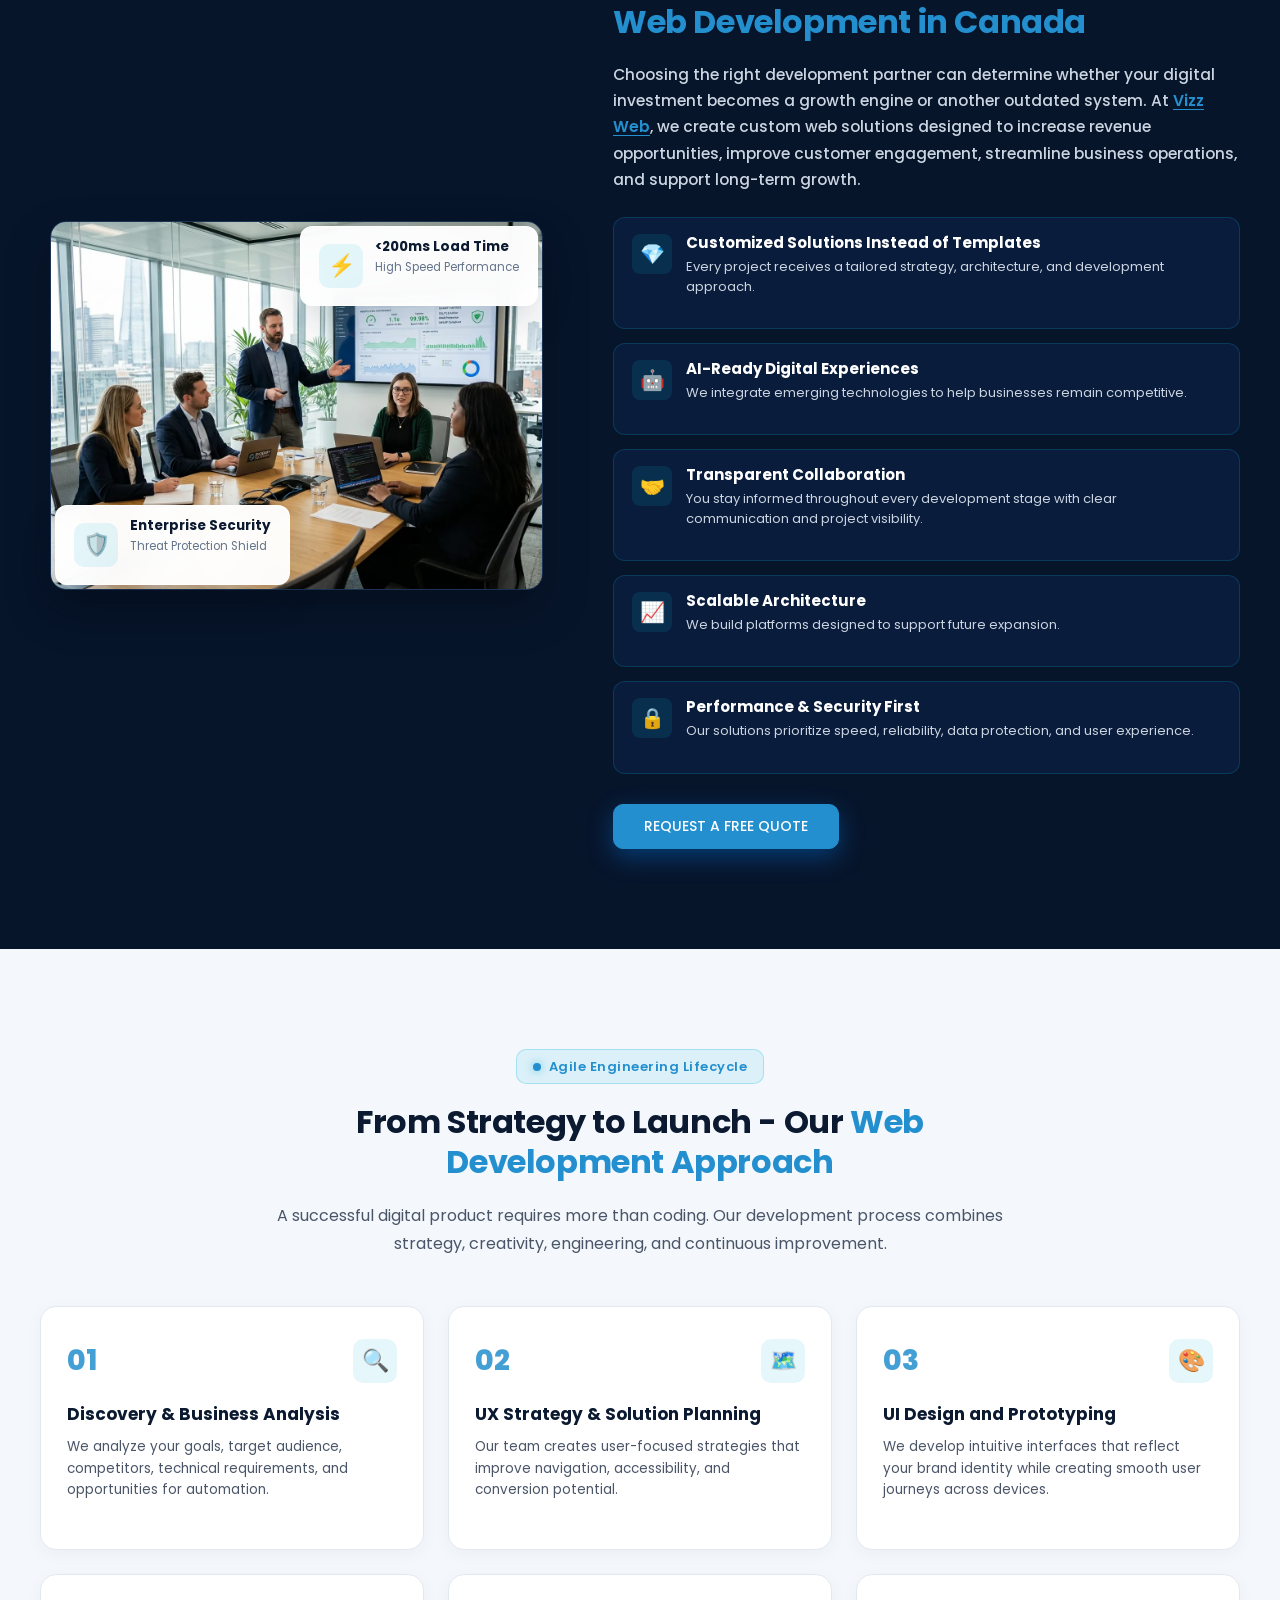
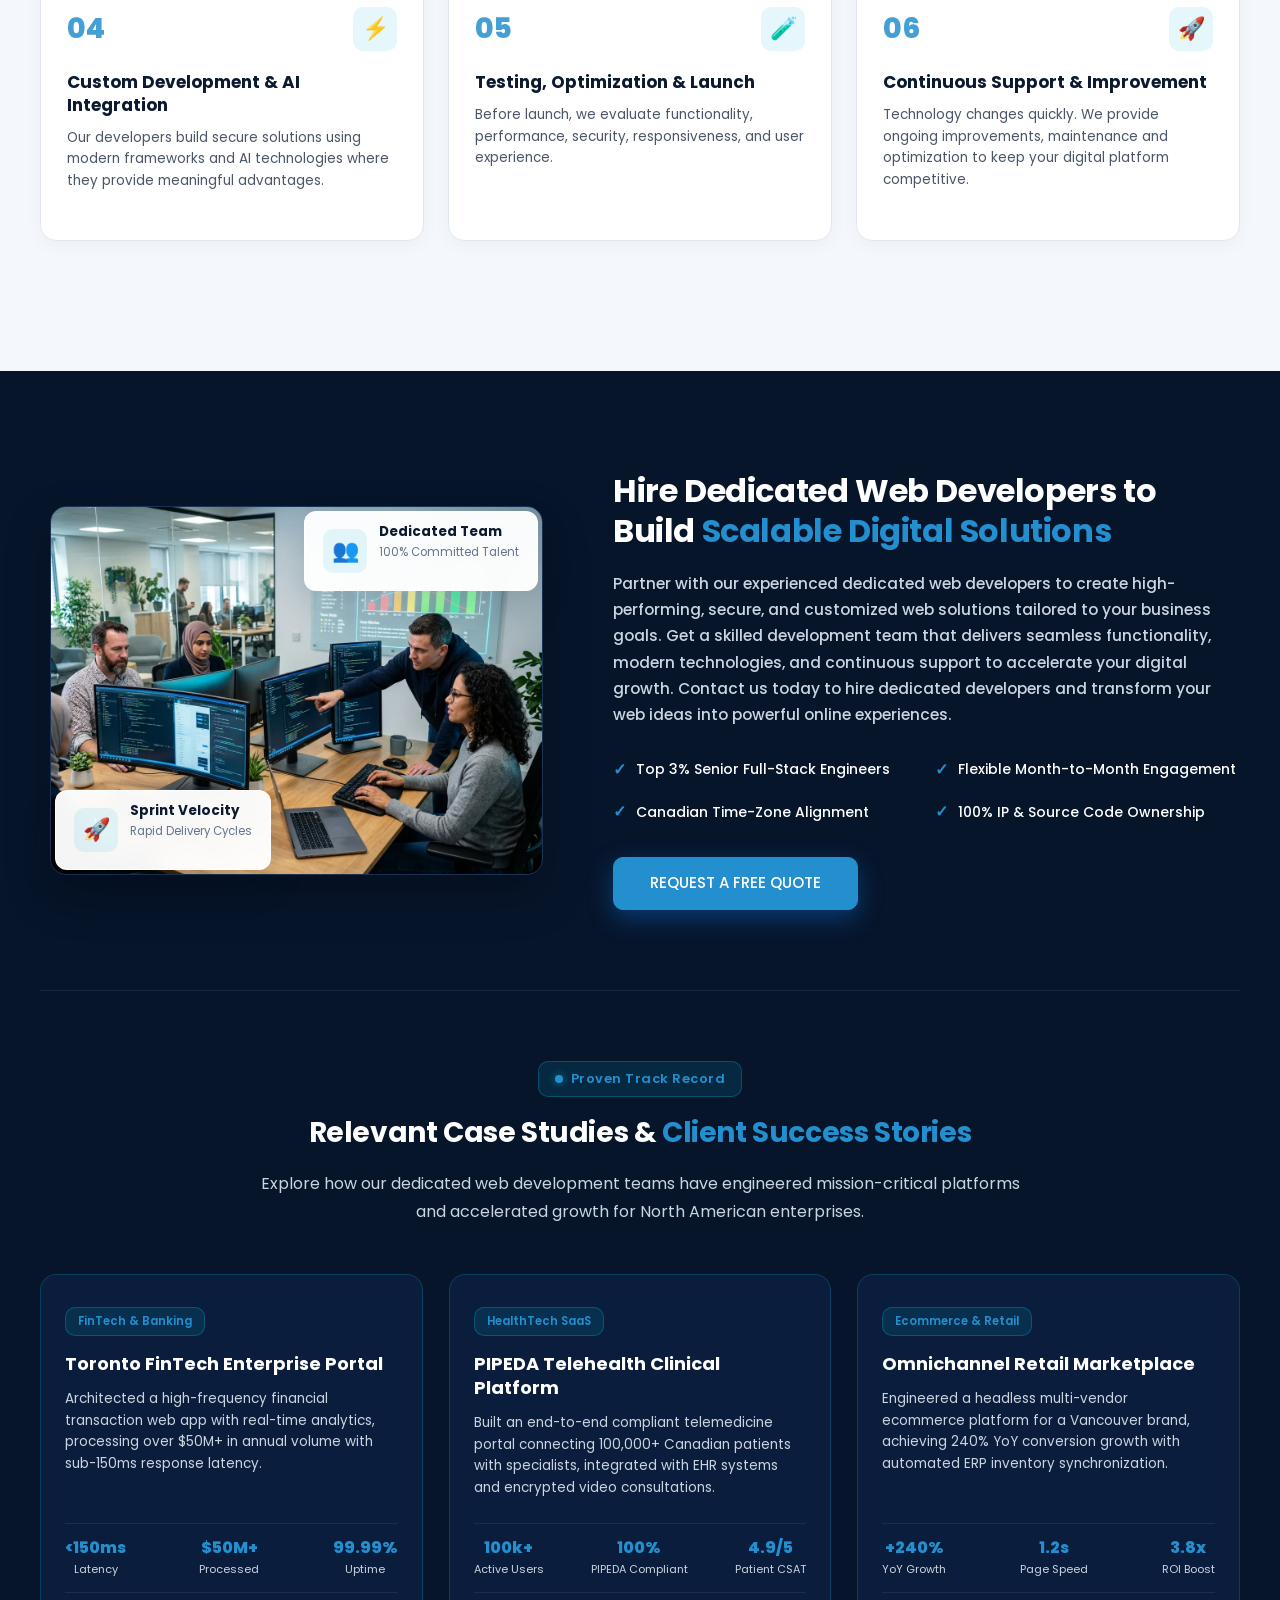
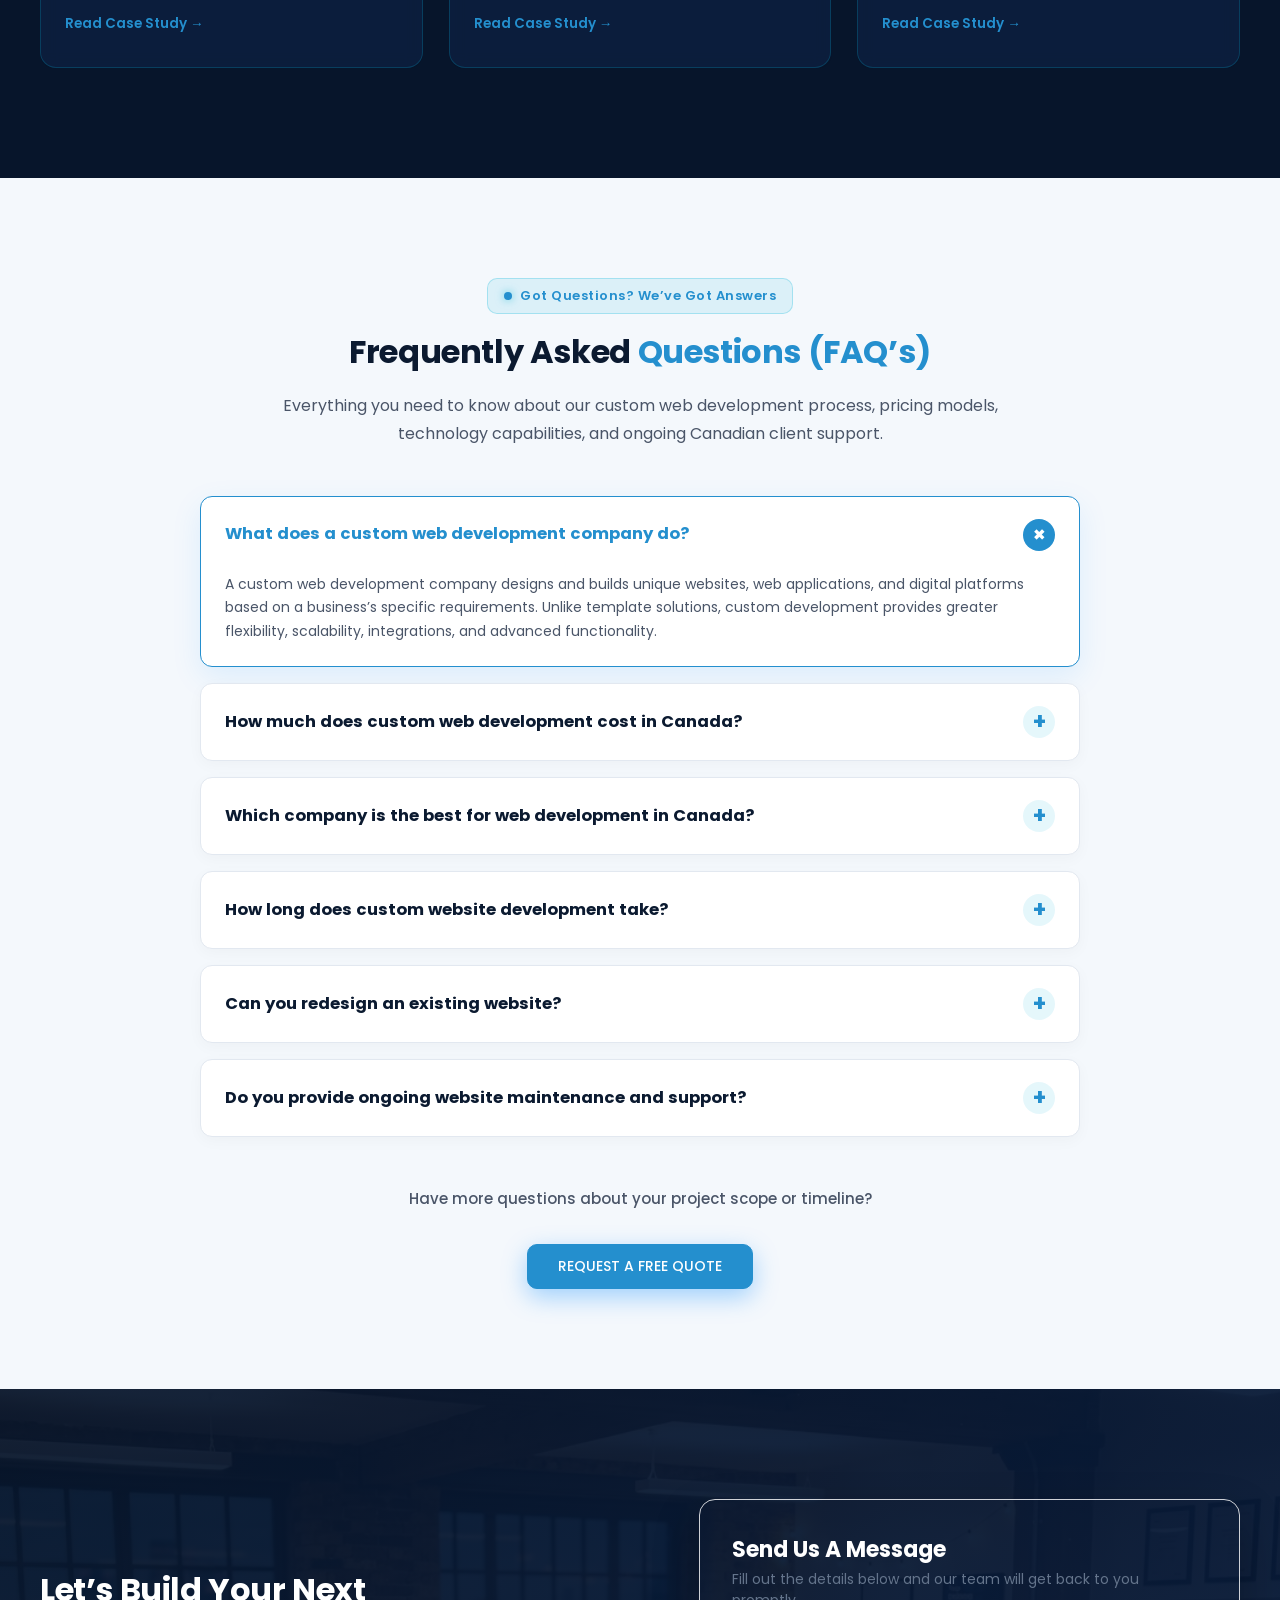
==== commit f90bab29: "added video section" ====
--- a/index.html
+++ b/index.html
@@ -146,6 +146,54 @@
         </div>
 
 
+
+      </div>
+    </section>
+
+    <!-- ==================== VIDEO SHOWCASE SECTION (BELOW HERO) ==================== -->
+    <section class="fintech-video-section index-video-section" aria-labelledby="index-video-heading">
+      <div class="vizz-container">
+
+        <!-- Centered Section Header -->
+        <div class="section-header-center">
+          <h2 id="index-video-heading" class="section-title text-dark">
+            What Our Clients Say
+          </h2>
+          <p class="section-lead-text text-muted-light">
+            Hear directly from our logistics and supply chain partners about how Vizz Web Solutions transformed their operations and accelerated their growth.
+          </p>
+        </div>
+
+        <!-- Video Player Showcase Container -->
+        <div class="video-theater-wrapper">
+          <div class="video-ambient-glow" aria-hidden="true"></div>
+
+          <div class="video-player-box" id="index-video-box">
+
+            <!-- Responsive 16:9 Iframe Wrapper -->
+            <div class="video-iframe-responsive">
+              <iframe id="index-video-iframe" width="560" height="315" src="https://www.youtube.com/embed/JG8_XYGLgLk?si=Cx7pfpHvQS7Awzqj&enablejsapi=1" title="YouTube video player" frameborder="0" allow="accelerometer; autoplay; clipboard-write; encrypted-media; gyroscope; picture-in-picture; web-share" referrerpolicy="strict-origin-when-cross-origin" allowfullscreen loading="lazy"></iframe>
+            </div>
+
+            <!-- Interactive Poster Overlay with Pulsing Play Button -->
+            <div class="video-poster-overlay" id="index-video-poster" role="button" tabindex="0" aria-label="Play AI and web development overview video">
+              <img src="assets/images/index-video-showcase.webp" alt="AI and custom web development engineering preview video poster" class="video-poster-img" width="1280" height="720" loading="lazy">
+              <div class="video-poster-backdrop" aria-hidden="true"></div>
+
+              <!-- Glowing Center Play Trigger Button -->
+              <div class="video-play-trigger">
+                <div class="play-pulse-ring pulse-ring-1" aria-hidden="true"></div>
+                <div class="play-pulse-ring pulse-ring-2" aria-hidden="true"></div>
+                <button type="button" class="video-play-btn" aria-label="Click to play AI web development video" title="Play Video">
+                  <svg width="26" height="26" viewBox="0 0 24 24" fill="currentColor" aria-hidden="true">
+                    <polygon points="6 3 20 12 6 21 6 3"></polygon>
+                  </svg>
+                </button>
+              </div>
+            </div>
+
+          </div>
+        </div>
 
       </div>
     </section>
--- a/assets/css/style.css
+++ b/assets/css/style.css
@@ -1,3016 +1,3298 @@
-/* ==========================================================================
-   VIZZ WEB DESIGN SYSTEM & STYLESHEET (Poppins Font & Core Colors)
-   Based on vizz-file Design Standards & Frontend Rules
-   ========================================================================== */
-
-/* --------------------------------------------------------------------------
-   1. GOOGLE FONT: POPPINS IMPORT
-   -------------------------------------------------------------------------- */
-@import url('https://fonts.googleapis.com/css2?family=Poppins:ital,wght@0,100;0,200;0,300;0,400;0,500;0,600;0,700;0,800;0,900;1,100;1,200;1,300;1,400;1,500;1,600;1,700;1,800;1,900&display=swap');
-
-/* --------------------------------------------------------------------------
-   2. CORE COLOR PALETTE & CSS VARIABLES
-   -------------------------------------------------------------------------- */
-:root {
-  /* 🔤 Typography & Font Family */
-  --font-family: 'Poppins', sans-serif;
-
-  /* 🔘 Button & Accent Colors */
-  --btn-primary: #248fce;
-  --btn-primary-hover: #006ed4;
-  --btn-cyan: #248fce;
-  --btn-color: #248fce;
-  --btn-color-hover: #ffffff;
-  --white-color: #ffffff;
-
-  /* 🌌 Background Colors */
-  --bg-dark: #07152b;
-  --bg-dark-card: #0e2246;
-  --bg-light: #ffffff;
-  --bg-light-alt: #f4f8fc;
-
-  /* ✍️ Font / Text Colors */
-  --text-white: #ffffff;
-  --text-dark: #0b1a30;
-  --text-muted-dark: #cbd5e1;
-  --text-muted-light: #4a5568;
-  --text-cyan: #248fce;
-
-  /* UI Borders & Radii */
-  --border-radius-pill: 10px;
-  --border-radius-card: 16px;
-  --border-radius-input: 8px;
-  --border-light: #e2e8f0;
-  --border-dark: #1b3252;
-
-  /* Shadows */
-  --shadow-card: 0 10px 30px rgba(0, 0, 0, 0.05);
-  --shadow-card-elevated: 0 20px 45px rgba(0, 0, 0, 0.28);
-  --shadow-btn: 0 8px 25px rgba(0, 136, 255, 0.35);
-
-  /* Layout */
-  --max-width-container: calc(100% - 20%);
-}
-
-/* --------------------------------------------------------------------------
-   3. GLOBAL BASE, RESETS & TYPOGRAPHY
-   -------------------------------------------------------------------------- */
-*, *::before, *::after {
-  box-sizing: border-box;
-  margin: 0;
-  padding: 0;
-  font-family: var(--font-family);
-}
-
-html {
-  scroll-behavior: smooth;
-  font-family: var(--font-family);
-  overflow-x: hidden;
-}
-
-body {
-  font-family: var(--font-family);
-  background-color: var(--bg-light);
-  color: var(--text-muted-light);
-  line-height: 1.65;
-  -webkit-font-smoothing: antialiased;
-  -moz-osx-font-smoothing: grayscale;
-  overflow-x: hidden;
-}
-
-img {
-  max-width: 100%;
-  height: auto;
-  display: block;
-}
-
-/* Headings Typography */
-h1, h2, h3, h4, h5, h6 {
-  font-family: var(--font-family);
-  color: var(--text-dark);
-  font-weight: 700;
-  line-height: 1.25;
-}
-
-/* Text Elements Typography */
-p, span, a, li, label, input, textarea, button, select, small, strong, em, b {
-  font-family: var(--font-family);
-}
-
-.vizz-container {
-  width: 100%;
-  max-width: var(--max-width-container);
-  margin-left: auto;
-  margin-right: auto;
-  padding-left: 20px;
-  padding-right: 20px;
-}
-
-/* Utility Highlights */
-.text-highlight-cyan {
-  font-family: var(--font-family);
-  color: var(--text-cyan);
-}
-
-.w-100 {
-  width: 100%;
-}
-.hero-section-flex {
-  display: flex;
-  align-items: center;
-  gap: 40px;
-  position: relative;
-  z-index: 2;
-}
-
-/* --------------------------------------------------------------------------
-   4. BUTTON COMPONENTS
-   -------------------------------------------------------------------------- */
-.btn-primary-pill {
-  display: inline-flex;
-  align-items: center;
-  justify-content: center;
-  padding-top: 10px !important;
-  padding-right: 30px !important;
-  padding-bottom: 10px !important;
-  padding-left: 30px !important;
-  border-radius: 10px !important;
-  background: var(--btn-color);
-  border: 1px solid var(--btn-color);
-  color: var(--white-color) !important;
-  font-size: 14px !important;
-  font-weight: 500 !important;
-  font-family: 'Poppins', sans-serif !important;
-  text-decoration: none;
-  cursor: pointer;
-  box-shadow: var(--shadow-btn);
-  transition: all 0.3s ease-in-out;
-  text-transform: uppercase;
-}
-
-.btn-primary-pill:hover {
-  background: var(--btn-color-hover);
-  border: 1px solid var(--btn-color);
-  box-shadow: 0 12px 30px rgba(0, 136, 255, 0.5);
-  color: var(--btn-color) !important;
-}
-
-.btn-secondary-pill,
-.btn-outline-pill {
-  display: inline-flex;
-  align-items: center;
-  justify-content: center;
-  padding-top: 10px !important;
-  padding-right: 30px !important;
-  padding-bottom: 10px !important;
-  padding-left: 30px !important;
-  border-radius: 10px !important;
-  background: var(--white-color);
-  border: 1px solid var(--btn-color);
-  color: var(--btn-color) !important;
-  font-size: 14px !important;
-  font-weight: 500 !important;
-  font-family: 'Poppins', sans-serif !important;
-  text-decoration: none;
-  cursor: pointer;
-  box-shadow: var(--shadow-btn);
-  transition: all 0.3s ease-in-out;
-  text-transform: uppercase;
-}
-
-.btn-secondary-pill:hover,
-.btn-outline-pill:hover {
-  background: var(--btn-color);
-  border: 1px solid var(--btn-color);
-  box-shadow: 0 12px 30px rgba(0, 136, 255, 0.5);
-  color: var(--white-color) !important;
-}
-
-/* --------------------------------------------------------------------------
-   5. HERO SECTION STYLES
-   -------------------------------------------------------------------------- */
-.hero-section {
-  position: relative;
-  background-color: var(--bg-dark);
-  background-image: linear-gradient(135deg, rgba(7, 21, 43, 0.92) 0%, rgba(11, 27, 54, 0.88) 50%, rgba(8, 29, 63, 0.94) 100%), 
-                    url('../images/hero-img.webp');
-  background-size: cover;
-  background-position: center center;
-  background-repeat: no-repeat;
-  padding: 100px 0 90px;
-  overflow: hidden;
-}
-
-/* Glowing Background Accents */
-.hero-section::before {
-  content: '';
-  position: absolute;
-  top: -15%;
-  left: -10%;
-  width: 600px;
-  height: 600px;
-  background: radial-gradient(circle, rgba(0, 180, 216, 0.18) 0%, rgba(7, 21, 43, 0) 70%);
-  pointer-events: none;
-  border-radius: 50%;
-  z-index: 1;
-}
-
-.hero-section::after {
-  content: '';
-  position: absolute;
-  bottom: -20%;
-  right: -10%;
-  width: 700px;
-  height: 700px;
-  background: radial-gradient(circle, rgba(0, 136, 255, 0.15) 0%, rgba(7, 21, 43, 0) 70%);
-  pointer-events: none;
-  border-radius: 50%;
-  z-index: 1;
-}
-
-.hero-grid {
-  position: relative;
-  z-index: 2;
-  display: grid;
-  grid-template-columns: 1.15fr 0.85fr;
-  gap: 48px;
-  align-items: center;
-}
-
-/* Hero Left Column (Content) */
-.hero-col-1, .hero-col-2 {
-  width: 50%;
-  padding: 12px;
-}
-
-.hero-badge {
-  display: inline-flex;
-  align-items: center;
-  gap: 8px;
-  background: rgba(0, 180, 216, 0.12);
-  border: 1px solid rgba(0, 180, 216, 0.3);
-  color: var(--text-cyan);
-  padding: 6px 16px;
-  border-radius: var(--border-radius-pill);
-  font-family: var(--font-family);
-  font-size: 13px;
-  font-weight: 600;
-  letter-spacing: 0.5px;
-  margin-bottom: 20px;
-}
-
-.hero-badge-icon {
-  width: 8px;
-  height: 8px;
-  background-color: var(--text-cyan);
-  border-radius: 50%;
-  box-shadow: 0 0 8px var(--text-cyan);
-}
-
-/* Single H1 on the entire page */
-.hero-title {
-  font-family: var(--font-family);
-  font-size: 44px;
-  font-weight: 600;
-  line-height: 1.22;
-  color: var(--text-white);
-  margin-bottom: 22px;
-  letter-spacing: -0.5px;
-}
-
-.hero-description {
-  font-family: var(--font-family);
-  font-size: 15.5px;
-  line-height: 1.75;
-  color: var(--text-muted-dark);
-  margin-bottom: 16px;
-}
-
-.hero-description-secondary {
-  font-family: var(--font-family);
-  font-size: 15px;
-  line-height: 1.7;
-  color: #94a3b8;
-  margin-bottom: 28px;
-}
-
-/* Hero Key Features List */
-.hero-highlights {
-  list-style: none;
-  display: flex;
-  flex-direction: column;
-  gap: 10px;
-  margin-bottom: 32px;
-  font-family: var(--font-family);
-}
-
-.hero-highlight-item {
-  display: flex;
-  align-items: center;
-  gap: 12px;
-  font-family: var(--font-family);
-  font-size: 14.5px;
-  font-weight: 500;
-  color: #e2e8f0;
-}
-
-.check-icon-circle {
-  display: flex;
-  align-items: center;
-  justify-content: center;
-  width: 22px;
-  height: 22px;
-  background: rgba(16, 185, 129, 0.2);
-  border: 1px solid #10b981;
-  border-radius: 50%;
-  color: #10b981;
-  font-size: 11px;
-  flex-shrink: 0;
-}
-
-.hero-actions {
-  display: flex;
-  flex-wrap: wrap;
-  gap: 16px;
-  align-items: center;
-}
-
-/* Hero Right Column (Form Card) */
-.hero-form-card {
-  border-radius: var(--border-radius-card);
-  box-shadow: var(--shadow-card-elevated);
-  padding: 36px 32px;
-  border: 1px solid rgba(255, 255, 255, 0.8);
-  position: relative;
-  font-family: var(--font-family);
-}
-
-.form-card-header {
-  margin-bottom: 22px;
-  text-align: left;
-}
-
-.form-card-title {
-  font-family: var(--font-family);
-  font-size: 22px;
-  font-weight: 700;
-  color: var(--white-color);
-  margin-bottom: 6px;
-}
-
-.form-card-subtitle {
-  font-family: var(--font-family);
-  font-size: 14px;
-  color: #64748b;
-  line-height: 1.5;
-}
-
-/* Form Controls */
-.lead-capture-form {
-  display: flex;
-  flex-direction: column;
-  gap: 16px;
-  font-family: var(--font-family);
-}
-
-.form-row-2col {
-  display: grid;
-  grid-template-columns: 1fr 1fr;
-  gap: 14px;
-}
-
-.form-group {
-  display: flex;
-  flex-direction: column;
-  gap: 6px;
-  text-align: left;
-  font-family: var(--font-family);
-}
-
-.form-label {
-  font-family: var(--font-family);
-  font-size: 13.5px;
-  font-weight: 600;
-  color: var(--white-color);
-}
-
-.form-label .required-star {
-  color: #ef4444;
-  margin-left: 2px;
-}
-
-.form-input,
-.form-textarea {
-  width: 100%;
-  padding: 12px 14px;
-  font-size: 14px;
-  font-family: var(--font-family);
-  color: var(--text-dark);
-  background-color: var(--bg-light-alt);
-  border: 1px solid var(--border-light);
-  border-radius: var(--border-radius-input);
-  transition: all 0.2s ease-in-out;
-}
-
-.form-input::placeholder,
-.form-textarea::placeholder {
-  font-family: var(--font-family);
-  color: #94a3b8;
-  font-size: 13.5px;
-}
-
-.form-input:focus,
-.form-textarea:focus {
-  outline: none;
-  background-color: var(--bg-light);
-  border-color: var(--btn-primary);
-  box-shadow: 0 0 0 3.5px rgba(0, 136, 255, 0.15);
-}
-
-.form-textarea {
-  resize: vertical;
-  min-height: 85px;
-}
-
-.form-privacy-note {
-  font-family: var(--font-family);
-  font-size: 12px;
-  color: #64748b;
-  text-align: center;
-  margin-top: 6px;
-  display: flex;
-  align-items: center;
-  justify-content: center;
-  gap: 6px;
-}
-
-/* --------------------------------------------------------------------------
-   6. SECTION 2: DIGITAL EXPERIENCE STYLES
-   -------------------------------------------------------------------------- */
-.digital-experience-section {
-  position: relative;
-  background-color: var(--bg-light-alt);
-  padding: 100px 0;
-  overflow: hidden;
-}
-
-.experience-flex {
-  display: flex;
-  align-items: center;
-  gap: 60px;
-}
-
-.experience-col-content {
-  flex: 1.15;
-}
-
-.experience-col-visual {
-  flex: 0.85;
-}
-
-.section-badge-light {
-  display: inline-flex;
-  align-items: center;
-  gap: 8px;
-  background: rgba(0, 180, 216, 0.1);
-  border: 1px solid rgba(0, 180, 216, 0.25);
-  color: var(--btn-primary);
-  padding: 6px 16px;
-  border-radius: var(--border-radius-pill);
-  font-family: var(--font-family);
-  font-size: 13px;
-  font-weight: 600;
-  letter-spacing: 0.5px;
-  margin-bottom: 18px;
-}
-
-.badge-dot-cyan {
-  width: 8px;
-  height: 8px;
-  background-color: var(--btn-primary);
-  border-radius: 50%;
-  box-shadow: 0 0 8px rgba(0, 180, 216, 0.6);
-}
-
-.section-title {
-  font-family: var(--font-family);
-  font-size: 34px;
-  font-weight: 700;
-  line-height: 1.25;
-  color: var(--text-dark);
-  margin-bottom: 20px;
-  letter-spacing: -0.4px;
-}
-
-.section-lead-text {
-  font-family: var(--font-family);  
-  font-size: 16px;
-  font-weight: 500;
-  color: var(--text-dark);
-  line-height: 1.7;
-  margin-bottom: 16px;
-}
-
-.section-description {
-  font-family: var(--font-family);
-  font-size: 15px;
-  color: var(--text-muted-light);
-  line-height: 1.75;
-  margin-bottom: 24px;
-}
-
-.inline-brand-link {
-  color: var(--btn-primary);
-  font-weight: 600;
-  text-decoration: underline;
-  text-underline-offset: 3px;
-  transition: color 0.2s ease-in-out;
-}
-
-.inline-brand-link:hover {
-  color: var(--btn-primary-hover);
-}
-
-.experience-solutions-box {
-  background: var(--bg-light);
-  border: 1px solid var(--border-light);
-  border-radius: var(--border-radius-card);
-  padding: 26px 28px;
-  margin-bottom: 22px;
-  box-shadow: var(--shadow-card);
-}
-
-.experience-subheading {
-  font-family: var(--font-family);
-  font-size: 17px;
-  font-weight: 600;
-  color: var(--text-dark);
-  margin-bottom: 18px;
-}
-
-.experience-benefit-list {
-  list-style: none;
-  display: grid;
-  grid-template-columns: 1fr 1fr;
-  gap: 14px 24px;
-  font-family: var(--font-family);
-}
-
-.benefit-item {
-  display: flex;
-  align-items: flex-start;
-  gap: 10px;
-  font-family: var(--font-family);
-  font-size: 14px;
-  color: var(--text-muted-light);
-  font-weight: 500;
-  line-height: 1.5;
-}
-
-.benefit-check {
-  display: flex;
-  align-items: center;
-  justify-content: center;
-  width: 20px;
-  height: 20px;
-  background: rgba(0, 180, 216, 0.12);
-  border: 1px solid rgba(0, 180, 216, 0.35);
-  border-radius: 50%;
-  color: var(--btn-primary);
-  font-size: 11px;
-  font-weight: 700;
-  flex-shrink: 0;
-  margin-top: 1px;
-}
-
-.experience-closing-text {
-  font-family: var(--font-family);
-  font-size: 15px;
-  font-weight: 500;
-  color: var(--text-dark);
-  line-height: 1.7;
-  margin-bottom: 28px;
-  border-left: 3px solid var(--btn-primary);
-  padding-left: 16px;
-  text-align: left !important;
-}
-
-.experience-actions {
-  display: flex;
-  flex-wrap: wrap;
-  gap: 16px;
-  align-items: center;
-}
-
-/* Visual Showcase Column */
-.experience-visual-wrapper {
-  position: relative;
-  border-radius: var(--border-radius-card);
-  padding: 10px;
-}
-
-.experience-image-figure {
-  margin: 0;
-  border-radius: var(--border-radius-card);
-  overflow: hidden;
-  box-shadow: var(--shadow-card-elevated);
-  border: 1px solid var(--border-light);
-  background: var(--bg-dark);
-}
-
-.experience-featured-img {
-  width: 100%;
-  height: auto;
-  display: block;
-  object-fit: cover;
-  transition: transform 0.4s ease-in-out;
-}
-
-.experience-image-figure:hover .experience-featured-img {
-  transform: scale(1.02);
-}
-
-/* Floating Stat Badges */
-.experience-floating-card {
-  position: absolute;
-  background: rgba(255, 255, 255, 0.96);
-  backdrop-filter: blur(12px);
-  -webkit-backdrop-filter: blur(12px);
-  border: 1px solid rgba(255, 255, 255, 0.9);
-  border-radius: 12px;
-  padding: 12px 18px;
-  display: flex;
-  align-items: center;
-  gap: 12px;
-  box-shadow: 0 16px 36px rgba(7, 21, 43, 0.14);
-  z-index: 3;
-  transition: transform 0.3s ease;
-}
-
-.top-floating-card {
-  top: -15px;
-  right: -15px;
-}
-
-.bottom-floating-card {
-  bottom: -15px;
-  left: -15px;
-}
-
-.floating-icon-box {
-  font-size: 22px;
-  display: flex;
-  align-items: center;
-  justify-content: center;
-  width: 44px;
-  height: 44px;
-  background: rgba(0, 180, 216, 0.1);
-  border-radius: 10px;
-  flex-shrink: 0;
-}
-
-.floating-title {
-  font-family: var(--font-family);
-  font-size: 13.5px;
-  font-weight: 700;
-  color: var(--text-dark);
-  margin-bottom: 2px;
-}
-
-.floating-subtitle {
-  font-family: var(--font-family);
-  font-size: 11.5px;
-  color: #64748b;
-}
-
-/* --------------------------------------------------------------------------
-   7. SERVICES SECTIONS STYLES (SECTIONS 3, 4 & 5)
-   -------------------------------------------------------------------------- */
-.text-white {
-  color: var(--text-white) !important;
-}
-
-.text-dark {
-  color: var(--text-dark) !important;
-}
-
-.text-muted-dark {
-  color: var(--text-muted-dark) !important;
-}
-
-.text-muted-light {
-  color: var(--text-muted-light) !important;
-}
-
-.text-cyan-light {
-  color: #38bdf8 !important;
-}
-
-.section-badge-dark {
-  display: inline-flex;
-  align-items: center;
-  gap: 8px;
-  background: rgba(0, 180, 216, 0.12);
-  border: 1px solid rgba(0, 180, 216, 0.3);
-  color: var(--text-cyan);
-  padding: 6px 16px;
-  border-radius: var(--border-radius-pill);
-  font-family: var(--font-family);
-  font-size: 13px;
-  font-weight: 600;
-  letter-spacing: 0.5px;
-  margin-bottom: 18px;
-}
-
-.service-sub-badge {
-  display: inline-block;
-  font-family: var(--font-family);
-  font-size: 12.5px;
-  font-weight: 600;
-  color: var(--text-cyan);
-  text-transform: uppercase;
-  letter-spacing: 1px;
-  margin-bottom: 12px;
-}
-
-.section-header-center {
-  text-align: center;
-  max-width: 820px;
-  margin: 0 auto 70px;
-}
-
-.section-intro-text {
-  font-family: var(--font-family);
-  font-size: 16px;
-  line-height: 1.75;
-  margin-top: 16px;
-}
-
-.services-overview-section {
-  position: relative;
-  background-color: var(--bg-dark);
-  padding: 100px 0;
-  overflow: hidden;
-}
-
-.ecommerce-enterprise-section {
-  position: relative;
-  background-color: var(--bg-light);
-  padding: 100px 0;
-  overflow: hidden;
-}
-
-.api-integration-section {
-  position: relative;
-  background-color: var(--bg-dark);
-  padding: 100px 0;
-  overflow: hidden;
-}
-
-.service-split-row {
-  display: flex;
-  align-items: center;
-  gap: 60px;
-}
-
-.service-split-row-reverse {
-  flex-direction: row-reverse;
-}
-
-.service-col-content {
-  flex: 1.1;
-}
-
-.service-col-visual {
-  flex: 0.9;
-}
-
-.service-block-title {
-  font-family: var(--font-family);
-  font-size: 30px;
-  font-weight: 700;
-  line-height: 1.28;
-  margin-bottom: 14px;
-  letter-spacing: -0.3px;
-}
-
-.service-block-desc {
-  font-family: var(--font-family);
-  font-size: 15.5px;
-  line-height: 1.75;
-  margin-bottom: 20px;
-}
-
-.service-caps-box {
-  border-radius: var(--border-radius-card);
-  padding: 24px 26px;
-  margin: 22px 0;
-}
-
-.dark-caps-box {
-  background: rgba(14, 34, 70, 0.65);
-  border: 1px solid rgba(0, 180, 216, 0.22);
-}
-
-.light-caps-box {
-  background: var(--bg-light-alt);
-  border: 1px solid var(--border-light);
-}
-
-.service-list-heading {
-  font-family: var(--font-family);
-  font-size: 15px;
-  font-weight: 600;
-  margin-bottom: 14px;
-}
-
-.service-list-heading-dark {
-  font-family: var(--font-family);
-  font-size: 15.5px;
-  font-weight: 600;
-  color: var(--text-dark);
-  margin-bottom: 14px;
-}
-
-.service-caps-grid {
-  list-style: none;
-  display: grid;
-  grid-template-columns: 1fr 1fr;
-  gap: 12px 20px;
-  font-family: var(--font-family);
-}
-
-.cap-item {
-  display: flex;
-  align-items: center;
-  gap: 10px;
-  font-size: 14px;
-  font-weight: 500;
-}
-
-.cap-check {
-  display: flex;
-  align-items: center;
-  justify-content: center;
-  width: 20px;
-  height: 20px;
-  background: rgba(16, 185, 129, 0.2);
-  border: 1px solid #10b981;
-  border-radius: 50%;
-  color: #10b981;
-  font-size: 11px;
-  flex-shrink: 0;
-}
-
-.cap-check-cyan {
-  display: flex;
-  align-items: center;
-  justify-content: center;
-  width: 20px;
-  height: 20px;
-  background: rgba(0, 180, 216, 0.12);
-  border: 1px solid var(--btn-primary);
-  border-radius: 50%;
-  color: var(--btn-primary);
-  font-size: 11px;
-  font-weight: 700;
-  flex-shrink: 0;
-}
-
-.service-highlight-note {
-  font-family: var(--font-family);
-  font-size: 14.5px;
-  font-weight: 500;
-  line-height: 1.65;
-  margin: 20px 0 26px;
-  border-left: 3px solid var(--text-cyan);
-  padding-left: 14px;
-}
-
-.service-highlight-note-light {
-  font-family: var(--font-family);
-  font-size: 14.5px;
-  font-weight: 500;
-  color: var(--text-dark);
-  line-height: 1.65;
-  margin: 20px 0 26px;
-  border-left: 3px solid var(--btn-primary);
-  padding-left: 14px;
-}
-
-.service-btn-wrap {
-  display: flex;
-  flex-wrap: wrap;
-  gap: 16px;
-  align-items: center;
-}
-
-.service-image-card {
-  margin: 0;
-  border-radius: var(--border-radius-card);
-  overflow: hidden;
-  box-shadow: var(--shadow-card-elevated);
-  border: 1px solid var(--border-dark);
-  background: var(--bg-dark-card);
-}
-
-.service-image-card-light {
-  margin: 0;
-  border-radius: var(--border-radius-card);
-  overflow: hidden;
-  box-shadow: var(--shadow-card-elevated);
-  border: 1px solid var(--border-light);
-  background: #ffffff;
-}
-
-.service-feature-img {
-  width: 100%;
-  height: auto;
-  display: block;
-  object-fit: cover;
-  transition: transform 0.4s ease-in-out;
-}
-
-.service-image-card:hover .service-feature-img,
-.service-image-card-light:hover .service-feature-img {
-  transform: scale(1.025);
-}
-
-/* API Outcomes Component */
-.api-outcomes-wrapper {
-  margin: 24px 0;
-}
-
-.api-outcomes-grid {
-  display: grid;
-  grid-template-columns: 1fr 1fr;
-  gap: 16px;
-  margin-top: 14px;
-}
-
-.api-outcome-card {
-  background: rgba(14, 34, 70, 0.65);
-  border: 1px solid rgba(0, 180, 216, 0.2);
-  border-radius: 12px;
-  padding: 18px 16px;
-  display: flex;
-  gap: 14px;
-  align-items: flex-start;
-  transition: all 0.3s ease;
-}
-
-.api-outcome-card:hover {
-  border-color: var(--btn-primary);
-  box-shadow: 0 10px 25px rgba(0, 180, 216, 0.15);
-}
-
-.api-outcome-icon {
-  font-size: 22px;
-  width: 42px;
-  height: 42px;
-  display: flex;
-  align-items: center;
-  justify-content: center;
-  background: rgba(0, 180, 216, 0.12);
-  border-radius: 8px;
-  flex-shrink: 0;
-}
-
-.api-outcome-title {
-  font-family: var(--font-family);
-  font-size: 14.5px;
-  font-weight: 700;
-  margin-bottom: 4px;
-}
-
-.api-outcome-desc {
-  font-family: var(--font-family);
-  font-size: 12.5px;
-  line-height: 1.5;
-}
-
-/* --------------------------------------------------------------------------
-   8. SECTION 6: WHY BUSINESSES INVEST IN CANADA
-   -------------------------------------------------------------------------- */
-.why-invest-section {
-  position: relative;
-  background-color: var(--bg-light-alt);
-  padding: 100px 0;
-  overflow: hidden;
-}
-
-.why-invest-flex {
-  display: flex;
-  align-items: center;
-  gap: 60px;
-}
-
-.why-invest-col-content {
-  flex: 1.15;
-}
-
-.why-invest-col-visual {
-  flex: 0.85;
-}
-
-.why-invest-cards-grid {
-  display: grid;
-  grid-template-columns: 1fr 1fr;
-  gap: 18px;
-  margin: 28px 0 32px;
-}
-
-.invest-card {
-  background: var(--bg-light);
-  border: 1px solid var(--border-light);
-  border-radius: var(--border-radius-card);
-  padding: 20px;
-  display: flex;
-  gap: 14px;
-  align-items: flex-start;
-  box-shadow: var(--shadow-card);
-  transition: all 0.3s ease;
-}
-
-.invest-card:hover {
-  border-color: var(--btn-primary);
-  box-shadow: 0 12px 30px rgba(0, 136, 255, 0.12);
-}
-
-.invest-icon-box {
-  font-size: 22px;
-  width: 44px;
-  height: 44px;
-  background: rgba(0, 180, 216, 0.1);
-  border-radius: 10px;
-  display: flex;
-  align-items: center;
-  justify-content: center;
-  flex-shrink: 0;
-}
-
-.invest-card-title {
-  font-family: var(--font-family);
-  font-size: 15px;
-  font-weight: 700;
-  color: var(--text-dark);
-  margin-bottom: 6px;
-}
-
-.invest-card-desc {
-  font-family: var(--font-family);
-  font-size: 13px;
-  color: var(--text-muted-light);
-  line-height: 1.55;
-}
-
-.why-invest-actions {
-  display: flex;
-  flex-wrap: wrap;
-  gap: 16px;
-  align-items: center;
-}
-
-.why-invest-visual-wrapper {
-  position: relative;
-  border-radius: var(--border-radius-card);
-  padding: 10px;
-}
-
-/* --------------------------------------------------------------------------
-   9. SECTION 7: CALL TO ACTION BANNER (LIGHT THEME)
-   -------------------------------------------------------------------------- */
-   .hire-dedicated-block {
-    padding-bottom: 80px;
-   }
-.cta-banner-section {
-  position: relative;
-  background-color: var(--bg-light-alt);
-  padding: 0 0 100px 0;
-  overflow: hidden;
-}
-
-.cta-banner-card {
-  position: relative;
-  background: linear-gradient(135deg, #ffffff 0%, #f4f8fd 100%);
-  border: 1px solid rgba(0, 180, 216, 0.28);
-  border-radius: 24px;
-  padding: 70px 50px;
-  text-align: center;
-  max-width: 100%;
-  margin: 0 auto;
-  box-shadow: 0 20px 50px rgba(0, 136, 255, 0.08), 0 4px 15px rgba(0, 0, 0, 0.03);
-}
-
-.cta-badge {
-  display: inline-flex;
-  align-items: center;
-  gap: 8px;
-  background: rgba(0, 180, 216, 0.1);
-  border: 1px solid rgba(0, 180, 216, 0.3);
-  color: var(--btn-primary);
-  padding: 6px 18px;
-  border-radius: var(--border-radius-pill);
-  font-size: 13px;
-  font-weight: 600;
-  letter-spacing: 0.5px;
-  margin-bottom: 22px;
-}
-
-.cta-title {
-  font-family: var(--font-family);
-  font-size: 38px;
-  font-weight: 700;
-  line-height: 1.25;
-  color: var(--text-dark);
-  margin-bottom: 20px;
-  letter-spacing: -0.5px;
-}
-
-.cta-description {
-  font-family: var(--font-family);
-  font-size: 16.5px;
-  color: var(--text-muted-light);
-  line-height: 1.75;
-  max-width: 780px;
-  margin: 0 auto 36px;
-}
-
-.cta-actions {
-  display: flex;
-  justify-content: center;
-  flex-wrap: wrap;
-  gap: 20px;
-  margin-bottom: 40px;
-}
-
-.btn-large {
-  padding: 13px 36px !important;
-  font-size: 15px !important;
-}
-
-.cta-trust-row {
-  display: flex;
-  justify-content: center;
-  flex-wrap: wrap;
-  gap: 32px;
-  border-top: 1px solid rgba(255, 255, 255, 0.1);
-  padding-top: 28px;
-  margin-top: 10px;
-}
-
-.trust-item {
-  display: flex;
-  align-items: center;
-  gap: 10px;
-  color: #e2e8f0;
-  font-size: 13.5px;
-  font-weight: 500;
-}
-
-.trust-check {
-  color: #10b981;
-  font-weight: 700;
-}
-
-/* --------------------------------------------------------------------------
-   10. SECTION 7: MODERN AI-DRIVEN TECH STACK (DARK)
-   -------------------------------------------------------------------------- */
-.tech-stack-section {
-  position: relative;
-  background-color: var(--bg-dark);
-  padding: 100px 0;
-  overflow: hidden;
-}
-
-.tech-stack-grid {
-  display: grid;
-  grid-template-columns: repeat(4, 1fr);
-  gap: 24px;
-  margin-bottom: 50px;
-}
-
-.tech-card {
-  background: rgba(14, 34, 70, 0.65);
-  border: 1px solid rgba(0, 180, 216, 0.2);
-  border-radius: var(--border-radius-card);
-  padding: 24px 20px;
-  display: flex;
-  flex-direction: column;
-  transition: all 0.3s ease-in-out;
-  backdrop-filter: blur(8px);
-  min-width: 0;
-  width: 100%;
-  box-sizing: border-box;
-}
-
-.tech-card:hover {
-  border-color: var(--btn-primary);
-  box-shadow: 0 14px 35px rgba(0, 136, 255, 0.2);
-  background: rgba(14, 34, 70, 0.85);
-}
-
-.tech-card-highlight {
-  border-color: rgba(0, 180, 216, 0.45);
-  background: linear-gradient(135deg, rgba(14, 34, 70, 0.85) 0%, rgba(8, 29, 63, 0.95) 100%);
-  box-shadow: 0 8px 30px rgba(0, 180, 216, 0.15);
-}
-
-.tech-card-header {
-  display: flex;
-  align-items: center;
-  gap: 12px;
-  margin-bottom: 18px;
-  padding-bottom: 14px;
-  border-bottom: 1px solid rgba(255, 255, 255, 0.08);
-}
-
-.tech-card-icon {
-  font-size: 20px;
-  width: 38px;
-  height: 38px;
-  display: flex;
-  align-items: center;
-  justify-content: center;
-  background: rgba(0, 180, 216, 0.12);
-  border-radius: 8px;
-  flex-shrink: 0;
-}
-
-.highlight-icon {
-  background: rgba(0, 180, 216, 0.25);
-  box-shadow: 0 0 12px rgba(0, 180, 216, 0.4);
-}
-
-.tech-card-title {
-  font-family: var(--font-family);
-  font-size: 16px;
-  font-weight: 700;
-  line-height: 1.3;
-}
-
-.tech-tags-wrapper {
-  display: flex;
-  flex-wrap: wrap;
-  gap: 8px;
-  min-width: 0;
-  width: 100%;
-  box-sizing: border-box;
-}
-
-.tech-tag {
-  display: inline-flex;
-  align-items: center;
-  font-family: var(--font-family);
-  font-size: 12px;
-  font-weight: 500;
-  color: var(--text-muted-dark);
-  background: rgba(255, 255, 255, 0.05);
-  border: 1px solid rgba(255, 255, 255, 0.12);
-  padding: 5px 11px;
-  border-radius: 6px;
-  transition: all 0.2s ease;
-  max-width: 100%;
-  box-sizing: border-box;
-}
-
-.tech-tag:hover {
-  background: rgba(0, 180, 216, 0.15);
-  border-color: var(--btn-primary);
-  color: var(--white-color);
-}
-
-.highlight-tag {
-  color: #38bdf8;
-  background: rgba(0, 180, 216, 0.1);
-  border-color: rgba(0, 180, 216, 0.3);
-}
-
-.highlight-tag:hover {
-  background: rgba(0, 180, 216, 0.25);
-  border-color: #38bdf8;
-  color: var(--white-color);
-}
-
-.tech-stack-cta-wrap {
-  display: flex;
-  justify-content: center;
-  flex-wrap: wrap;
-  gap: 16px;
-  align-items: center;
-}
-
-/* --------------------------------------------------------------------------
-   12. SECTION 9: CANADIAN INDUSTRIES SOLUTIONS (LIGHT)
-   -------------------------------------------------------------------------- */
-.industries-section {
-  position: relative;
-  background-color: var(--bg-light);
-  padding: 100px 0;
-  overflow: hidden;
-}
-
-.industries-grid {
-  display: grid;
-  grid-template-columns: repeat(5, 1fr);
-  gap: 20px;
-  margin-bottom: 70px;
-}
-
-.industry-card {
-  background: var(--bg-light-alt);
-  border: 1px solid var(--border-light);
-  border-radius: var(--border-radius-card);
-  padding: 24px 18px;
-  display: flex;
-  flex-direction: column;
-  align-items: flex-start;
-  transition: all 0.3s ease-in-out;
-  box-shadow: 0 4px 15px rgba(0, 0, 0, 0.03);
-}
-
-.industry-card:hover {
-  background: var(--bg-light);
-  border-color: var(--btn-primary);
-  box-shadow: 0 12px 30px rgba(0, 136, 255, 0.12);
-}
-
-.industry-icon-box {
-  font-size: 24px;
-  width: 48px;
-  height: 48px;
-  background: rgba(0, 180, 216, 0.1);
-  border-radius: 12px;
-  display: flex;
-  align-items: center;
-  justify-content: center;
-  margin-bottom: 16px;
-}
-
-.industry-title {
-  font-family: var(--font-family);
-  font-size: 15px;
-  font-weight: 700;
-  color: var(--text-dark);
-  line-height: 1.35;
-  margin-bottom: 8px;
-}
-
-.industry-desc {
-  font-family: var(--font-family);
-  font-size: 12.5px;
-  color: var(--text-muted-light);
-  line-height: 1.55;
-}
-
-.industry-showcase-split {
-  display: flex;
-  align-items: center;
-  gap: 60px;
-  background: var(--bg-light-alt);
-  border: 1px solid var(--border-light);
-  border-radius: 20px;
-  padding: 48px;
-}
-
-.industry-showcase-content {
-  flex: 1.1;
-}
-
-.industry-showcase-visual {
-  flex: 0.9;
-}
-
-/* --------------------------------------------------------------------------
-   SPLIDE SLIDER STYLES & CONTROLS (Active <= 991px, Pure Grid on Desktop)
-   -------------------------------------------------------------------------- */
-/* CRITICAL FIX: Splide CDN sets visibility:hidden by default until initialized. 
-   We must force visibility: visible so desktop grid is 100% visible without Splide mounting. */
-.splide,
-.splide.tech-stack-slider,
-.splide.industries-slider,
-.splide.process-slider,
-.splide.case-studies-slider,
-.tech-stack-slider,
-.industries-slider,
-.process-slider,
-.case-studies-slider {
-  visibility: visible !important;
-  position: relative;
-  width: 100%;
-  max-width: 100%;
-  box-sizing: border-box;
-}
-
-.splide__track {
-  position: relative;
-  width: 100%;
-  max-width: 100%;
-  box-sizing: border-box;
-}
-
-.splide__list {
-  display: flex;
-  margin: 0;
-  padding: 0;
-  list-style: none;
-  box-sizing: border-box;
-  min-width: 0;
-}
-
-.splide__slide {
-  height: auto;
-  display: flex;
-  box-sizing: border-box !important;
-  flex-shrink: 0 !important;
-  min-width: 0 !important;
-  max-width: 100% !important;
-}
-
-.splide__slide .tech-card,
-.splide__slide .industry-card,
-.splide__slide .process-step-card,
-.splide__slide .case-study-card {
-  width: 100% !important;
-  max-width: 100% !important;
-  height: 100%;
-  box-sizing: border-box !important;
-  min-width: 0 !important;
-  margin-bottom: 0;
-}
-
-/* Tech Stack Slider (Dark Theme Controls) */
-.tech-stack-slider {
-  margin-bottom: 50px;
-}
-
-.tech-stack-slider .splide__arrows {
-  display: flex;
-  justify-content: center;
-  align-items: center;
-  gap: 16px;
-  margin-top: 28px;
-}
-
-.tech-stack-slider .splide__arrow {
-  position: static;
-  transform: none;
-  width: 44px;
-  height: 44px;
-  background: rgba(14, 34, 70, 0.9);
-  border: 1px solid rgba(0, 180, 216, 0.35);
-  border-radius: 50%;
-  display: inline-flex;
-  align-items: center;
-  justify-content: center;
-  cursor: pointer;
-  transition: all 0.25s ease;
-  opacity: 1;
-}
-
-.tech-stack-slider .splide__arrow svg {
-  fill: var(--btn-cyan);
-  width: 16px;
-  height: 16px;
-  transition: fill 0.25s ease;
-}
-
-.tech-stack-slider .splide__arrow:hover:not(:disabled) {
-  background: var(--btn-primary);
-  border-color: var(--btn-primary);
-  box-shadow: 0 6px 20px rgba(0, 136, 255, 0.4);
-}
-
-.tech-stack-slider .splide__arrow:hover:not(:disabled) svg {
-  fill: #ffffff;
-}
-
-.tech-stack-slider .splide__arrow:disabled {
-  opacity: 0.3;
-  cursor: not-allowed;
-}
-
-.tech-stack-slider .splide__pagination {
-  display: flex;
-  justify-content: center;
-  align-items: center;
-  gap: 8px;
-  margin-top: 18px;
-  padding: 0;
-  position: static;
-}
-
-.tech-stack-slider .splide__pagination__page {
-  width: 10px;
-  height: 10px;
-  background: rgba(255, 255, 255, 0.25);
-  border-radius: 50%;
-  border: none;
-  margin: 0;
-  padding: 0;
-  cursor: pointer;
-  transition: all 0.3s ease;
-}
-
-.tech-stack-slider .splide__pagination__page.is-active {
-  width: 26px;
-  border-radius: 6px;
-  background: var(--btn-cyan);
-  box-shadow: 0 0 10px rgba(0, 180, 216, 0.6);
-  transform: none;
-}
-
-/* Canadian Industries Slider (Light Theme Controls) */
-.industries-slider {
-  margin-bottom: 30px;
-}
-
-.industries-slider .splide__arrows {
-  display: flex;
-  justify-content: center;
-  align-items: center;
-  gap: 16px;
-  margin-top: 28px;
-}
-
-.industries-slider .splide__arrow {
-  position: static;
-  transform: none;
-  width: 44px;
-  height: 44px;
-  background: #ffffff;
-  border: 1px solid var(--border-light);
-  border-radius: 50%;
-  display: inline-flex;
-  align-items: center;
-  justify-content: center;
-  cursor: pointer;
-  box-shadow: 0 4px 15px rgba(0, 0, 0, 0.06);
-  transition: all 0.25s ease;
-  opacity: 1;
-}
-
-.industries-slider .splide__arrow svg {
-  fill: var(--btn-primary);
-  width: 16px;
-  height: 16px;
-  transition: fill 0.25s ease;
-}
-
-.industries-slider .splide__arrow:hover:not(:disabled) {
-  background: var(--btn-primary);
-  border-color: var(--btn-primary);
-  box-shadow: 0 8px 22px rgba(0, 136, 255, 0.3);
-}
-
-.industries-slider .splide__arrow:hover:not(:disabled) svg {
-  fill: #ffffff;
-}
-
-.industries-slider .splide__arrow:disabled {
-  opacity: 0.3;
-  cursor: not-allowed;
-}
-
-.industries-slider .splide__pagination {
-  display: flex;
-  justify-content: center;
-  align-items: center;
-  gap: 8px;
-  margin-top: 18px;
-  padding: 0;
-  position: static;
-}
-
-.industries-slider .splide__pagination__page {
-  width: 10px;
-  height: 10px;
-  background: #cbd5e1;
-  border-radius: 50%;
-  border: none;
-  margin: 0;
-  padding: 0;
-  cursor: pointer;
-  transition: all 0.3s ease;
-}
-
-.industries-slider .splide__pagination__page.is-active {
-  width: 26px;
-  border-radius: 6px;
-  background: var(--btn-primary);
-  box-shadow: 0 2px 10px rgba(0, 136, 255, 0.4);
-  transform: none;
-}
-
-/* Process Slider (Light Theme Controls) */
-.process-slider {
-  margin-bottom: 30px;
-}
-
-.process-slider .splide__arrows {
-  display: none;
-}
-
-.process-slider .splide__pagination {
-  display: flex;
-  justify-content: center;
-  align-items: center;
-  gap: 8px;
-  margin-top: 24px;
-  padding: 0;
-  position: static;
-}
-
-.process-slider .splide__pagination__page {
-  width: 10px;
-  height: 10px;
-  background: #cbd5e1;
-  border-radius: 50%;
-  border: none;
-  margin: 0;
-  padding: 0;
-  cursor: pointer;
-  transition: all 0.3s ease;
-}
-
-.process-slider .splide__pagination__page.is-active {
-  width: 26px;
-  border-radius: 6px;
-  background: var(--btn-primary);
-  box-shadow: 0 2px 10px rgba(0, 136, 255, 0.4);
-  transform: none;
-}
-
-/* Case Studies Slider (Dark Theme Controls) */
-.case-studies-slider {
-  margin-top: 40px;
-}
-
-.case-studies-slider .splide__arrows {
-  display: none;
-}
-
-.case-studies-slider .splide__pagination {
-  display: flex;
-  justify-content: center;
-  align-items: center;
-  gap: 8px;
-  margin-top: 24px;
-  padding: 0;
-  position: static;
-}
-
-.case-studies-slider .splide__pagination__page {
-  width: 10px;
-  height: 10px;
-  background: rgba(255, 255, 255, 0.2);
-  border-radius: 50%;
-  border: none;
-  margin: 0;
-  padding: 0;
-  cursor: pointer;
-  transition: all 0.3s ease;
-}
-
-.case-studies-slider .splide__pagination__page.is-active {
-  width: 26px;
-  border-radius: 6px;
-  background: var(--btn-primary);
-  box-shadow: 0 2px 12px rgba(0, 180, 216, 0.5);
-  transform: none;
-}
-
-
-/* --------------------------------------------------------------------------
-   13. SECTION 10: TRUSTED TECH PARTNER (DARK)
-   -------------------------------------------------------------------------- */
-.trusted-partner-section {
-  position: relative;
-  background-color: var(--bg-dark);
-  padding: 100px 0;
-  overflow: hidden;
-}
-
-.partner-pillars-list {
-  display: flex;
-  flex-direction: column;
-  gap: 14px;
-  margin: 24px 0 28px;
-}
-
-.partner-pillar-item {
-  background: rgba(14, 34, 70, 0.6);
-  border: 1px solid rgba(0, 180, 216, 0.2);
-  border-radius: 12px;
-  padding: 16px 18px;
-  display: flex;
-  gap: 14px;
-  align-items: flex-start;
-  transition: all 0.3s ease-in-out;
-}
-
-.partner-pillar-item:hover {
-  transform: translateX(5px);
-  background: rgba(14, 34, 70, 0.85);
-  border-color: var(--btn-primary);
-  box-shadow: 0 10px 25px rgba(0, 136, 255, 0.16);
-}
-
-.pillar-icon {
-  font-size: 20px;
-  width: 40px;
-  height: 40px;
-  background: rgba(0, 180, 216, 0.12);
-  border-radius: 8px;
-  display: flex;
-  align-items: center;
-  justify-content: center;
-  flex-shrink: 0;
-}
-
-.pillar-title {
-  font-family: var(--font-family);
-  font-size: 15px;
-  font-weight: 700;
-  margin-bottom: 4px;
-}
-
-.pillar-desc {
-  font-family: var(--font-family);
-  font-size: 13px;
-  line-height: 1.5;
-}
-
-/* --------------------------------------------------------------------------
-   14. SECTION 11: DEVELOPMENT APPROACH & PROCESS (LIGHT)
-   -------------------------------------------------------------------------- */
-.process-section {
-  position: relative;
-  background-color: var(--bg-light-alt);
-  padding: 100px 0;
-  overflow: hidden;
-}
-
-.process-steps-grid {
-  display: grid;
-  grid-template-columns: repeat(3, 1fr);
-  gap: 24px;
-  margin-bottom: 50px;
-}
-
-.process-step-card {
-  background: var(--bg-light);
-  border: 1px solid var(--border-light);
-  border-radius: var(--border-radius-card);
-  padding: 32px 26px;
-  display: flex;
-  flex-direction: column;
-  position: relative;
-  transition: all 0.3s ease-in-out;
-  box-shadow: 0 4px 18px rgba(0, 0, 0, 0.04);
-  min-width: 0;
-  width: 100%;
-  box-sizing: border-box;
-}
-
-.process-step-card:hover {
-  border-color: var(--btn-primary);
-  box-shadow: 0 14px 35px rgba(0, 136, 255, 0.14);
-}
-
-.process-step-header {
-  display: flex;
-  align-items: center;
-  justify-content: space-between;
-  margin-bottom: 20px;
-}
-
-.process-step-number {
-  font-family: var(--font-family);
-  font-size: 28px;
-  font-weight: 800;
-  color: var(--btn-primary);
-  opacity: 0.85;
-  line-height: 1;
-}
-
-.process-step-icon {
-  font-size: 22px;
-  width: 44px;
-  height: 44px;
-  background: rgba(0, 180, 216, 0.1);
-  border-radius: 10px;
-  display: flex;
-  align-items: center;
-  justify-content: center;
-}
-
-.process-step-title {
-  font-family: var(--font-family);
-  font-size: 17px;
-  font-weight: 700;
-  color: var(--text-dark);
-  margin-bottom: 10px;
-  line-height: 1.35;
-}
-
-.process-step-desc {
-  font-family: var(--font-family);
-  font-size: 13.5px;
-  color: var(--text-muted-light);
-  line-height: 1.6;
-}
-
-/* --------------------------------------------------------------------------
-   15. SECTION 12: HIRE DEDICATED DEVELOPERS & CASE STUDIES (DARK)
-   -------------------------------------------------------------------------- */
-.dedicated-dev-section {
-  position: relative;
-  background-color: var(--bg-dark);
-  padding: 100px 0 110px;
-  overflow: hidden;
-}
-
-.developer-perks-grid {
-  display: grid;
-  grid-template-columns: 1fr 1fr;
-  gap: 16px;
-  margin: 28px 0;
-}
-
-.dev-perk-item {
-  display: flex;
-  align-items: center;
-  gap: 10px;
-  color: var(--text-white);
-  font-size: 14px;
-  font-weight: 500;
-}
-
-.dev-perk-check {
-  color: var(--btn-primary);
-  font-weight: 800;
-  font-size: 16px;
-}
-
-.case-studies-block {
-  border-top: 1px solid rgba(255, 255, 255, 0.08);
-  padding-top: 70px;
-}
-
-.case-studies-grid {
-  display: grid;
-  grid-template-columns: repeat(3, 1fr);
-  gap: 26px;
-  margin-top: 40px;
-}
-
-.case-study-card {
-  background: rgba(14, 34, 70, 0.65);
-  border: 1px solid rgba(0, 180, 216, 0.22);
-  border-radius: var(--border-radius-card);
-  padding: 32px 24px;
-  display: flex;
-  flex-direction: column;
-  transition: all 0.3s ease-in-out;
-  backdrop-filter: blur(8px);
-  min-width: 0;
-  width: 100%;
-  box-sizing: border-box;
-}
-
-.case-study-card:hover {
-  border-color: var(--btn-primary);
-  background: rgba(14, 34, 70, 0.85);
-  box-shadow: 0 16px 40px rgba(0, 136, 255, 0.2);
-}
-
-.case-study-badge {
-  display: inline-block;
-  align-self: flex-start;
-  font-family: var(--font-family);
-  font-size: 11.5px;
-  font-weight: 600;
-  color: var(--text-cyan);
-  background: rgba(0, 180, 216, 0.12);
-  border: 1px solid rgba(0, 180, 216, 0.3);
-  padding: 4px 12px;
-  border-radius: var(--border-radius-pill);
-  margin-bottom: 16px;
-}
-
-.case-study-title {
-  font-family: var(--font-family);
-  font-size: 18px;
-  font-weight: 700;
-  line-height: 1.35;
-  margin-bottom: 12px;
-}
-
-.case-study-desc {
-  font-family: var(--font-family);
-  font-size: 13.5px;
-  line-height: 1.6;
-  margin-bottom: 24px;
-  flex-grow: 1;
-}
-
-.case-study-metrics {
-  display: flex;
-  justify-content: space-between;
-  border-top: 1px solid rgba(255, 255, 255, 0.08);
-  border-bottom: 1px solid rgba(255, 255, 255, 0.08);
-  padding: 14px 0;
-  margin-bottom: 20px;
-}
-
-.metric-item {
-  display: flex;
-  flex-direction: column;
-  align-items: center;
-  text-align: center;
-}
-
-.metric-val {
-  font-family: var(--font-family);
-  font-size: 16px;
-  font-weight: 800;
-  line-height: 1.2;
-}
-
-.metric-label {
-  font-family: var(--font-family);
-  font-size: 11px;
-  color: var(--text-muted-dark);
-  margin-top: 3px;
-}
-
-.case-study-link {
-  display: inline-flex;
-  align-items: center;
-  gap: 6px;
-  font-family: var(--font-family);
-  font-size: 13.5px;
-  font-weight: 600;
-  color: var(--text-cyan);
-  text-decoration: none;
-  transition: all 0.2s ease;
-}
-
-.case-study-link:hover {
-  color: var(--white-color);
-  transform: translateX(4px);
-}
-
-/* --------------------------------------------------------------------------
-   16. SECTION 13: FREQUENTLY ASKED QUESTIONS (LIGHT)
-   -------------------------------------------------------------------------- */
-.faq-section {
-  position: relative;
-  background-color: var(--bg-light-alt);
-  padding: 100px 0;
-  overflow: hidden;
-}
-
-.faq-accordion-wrapper {
-  max-width: 880px;
-  margin: 0 auto 50px;
-  display: flex;
-  flex-direction: column;
-  gap: 16px;
-}
-
-.faq-item {
-  background: var(--bg-light);
-  border: 1px solid var(--border-light);
-  border-radius: 12px;
-  overflow: hidden;
-  transition: all 0.3s ease-in-out;
-  box-shadow: 0 4px 15px rgba(0, 0, 0, 0.03);
-}
-
-.faq-item.active {
-  border-color: var(--btn-primary);
-  box-shadow: 0 10px 30px rgba(0, 136, 255, 0.1);
-}
-
-.faq-question-heading {
-  margin: 0;
-  padding: 0;
-}
-
-.faq-question-btn {
-  width: 100%;
-  padding: 22px 24px;
-  background: none;
-  border: none;
-  display: flex;
-  align-items: center;
-  justify-content: space-between;
-  text-align: left;
-  font-family: var(--font-family);
-  font-size: 16.5px;
-  font-weight: 700;
-  color: var(--text-dark);
-  cursor: pointer;
-  transition: all 0.2s ease;
-  gap: 16px;
-}
-
-.faq-item.active .faq-question-btn {
-  color: var(--btn-primary);
-}
-
-.faq-question-btn:hover {
-  color: var(--btn-primary);
-}
-
-.faq-icon {
-  font-size: 22px;
-  font-weight: 700;
-  color: var(--btn-primary);
-  width: 32px;
-  height: 32px;
-  background: rgba(0, 180, 216, 0.1);
-  border-radius: 50%;
-  display: flex;
-  align-items: center;
-  justify-content: center;
-  flex-shrink: 0;
-  transition: transform 0.3s ease, background 0.3s ease, color 0.3s ease;
-}
-
-.faq-item.active .faq-icon {
-  transform: rotate(45deg);
-  background: var(--btn-primary);
-  color: var(--white-color);
-}
-
-.faq-answer-pane {
-  max-height: 0;
-  overflow: hidden;
-  transition: max-height 0.35s ease-in-out;
-}
-
-.faq-item.active .faq-answer-pane {
-  max-height: 500px;
-}
-
-.faq-answer-content {
-  padding: 0 24px 22px;
-}
-
-.faq-answer-content p {
-  font-family: var(--font-family);
-  font-size: 14px;
-  color: var(--text-muted-light);
-  line-height: 1.7;
-  margin: 0;
-}
-
-.faq-bottom-cta {
-  text-align: center;
-  display: flex;
-  flex-direction: column;
-  align-items: center;
-  gap: 16px;
-}
-
-.faq-cta-text {
-  font-family: var(--font-family);
-  font-size: 15px;
-  color: var(--text-muted-light);
-  font-weight: 500;
-}
-
-/* --------------------------------------------------------------------------
-   17. SECTION 14: CALL TO ACTION BANNER (LIGHT THEME)
-   -------------------------------------------------------------------------- */
-.final-cta-section {
-  position: relative;
-  background-color: var(--bg-light-alt);
-  padding: 100px 0;
-  overflow: hidden;
-}
-
-.final-cta-card {
-  position: relative;
-  background: linear-gradient(135deg, #ffffff 0%, #f4f8fd 100%);
-  border: 1px solid rgba(0, 180, 216, 0.28);
-  border-radius: 24px;
-  padding: 70px 50px;
-  text-align: center;
-  max-width: 100%;
-  margin: 0 auto;
-  box-shadow: 0 20px 50px rgba(0, 136, 255, 0.08), 0 4px 15px rgba(0, 0, 0, 0.03);
-}
-
-.final-cta-card .cta-badge {
-  background: rgba(0, 180, 216, 0.1);
-  border: 1px solid rgba(0, 180, 216, 0.3);
-  color: var(--btn-primary);
-}
-
-.final-cta-card .cta-title {
-  color: var(--text-dark);
-}
-
-.final-cta-card .cta-description {
-  color: var(--text-muted-light);
-}
-
-/* --------------------------------------------------------------------------
-   18. SECTION 15: BOTTOM CONTACT SECTION (DARK OVERLAY)
-   -------------------------------------------------------------------------- */
-.bottom-contact-section {
-  position: relative;
-  background-image: linear-gradient(135deg, rgba(7, 21, 43, 0.94) 0%, rgba(8, 29, 63, 0.96) 100%), url('../images/contact-office-bg.webp');
-  background-size: cover;
-  background-position: center center;
-  background-repeat: no-repeat;
-  padding: 110px 0;
-  overflow: hidden;
-}
-
-.bottom-contact-flex {
-  display: flex;
-  align-items: center;
-  gap: 60px;
-}
-
-.bottom-contact-content {
-  flex: 1.05;
-}
-
-.bottom-contact-form-wrapper {
-  flex: 0.95;
-}
-
-.contact-info-list {
-  display: flex;
-  flex-direction: column;
-  gap: 14px;
-  margin: 30px 0;
-}
-
-.contact-info-card {
-  display: flex;
-  align-items: center;
-  gap: 16px;
-  background: rgba(14, 34, 70, 0.7);
-  border: 1px solid rgba(0, 180, 216, 0.2);
-  border-radius: 12px;
-  padding: 16px 20px;
-  transition: all 0.3s ease;
-  backdrop-filter: blur(8px);
-}
-
-.contact-info-card:hover {
-  transform: translateX(5px);
-  border-color: var(--btn-primary);
-  background: rgba(14, 34, 70, 0.9);
-  box-shadow: 0 10px 25px rgba(0, 136, 255, 0.16);
-}
-
-.contact-icon-box {
-  font-size: 22px;
-  width: 44px;
-  height: 44px;
-  background: rgba(0, 180, 216, 0.12);
-  border-radius: 10px;
-  display: flex;
-  align-items: center;
-  justify-content: center;
-  flex-shrink: 0;
-}
-
-.contact-info-title {
-  font-family: var(--font-family);
-  font-size: 14px;
-  font-weight: 700;
-  margin-bottom: 2px;
-}
-
-.contact-channel-link {
-  color: var(--text-cyan);
-  font-family: var(--font-family);
-  font-size: 15px;
-  font-weight: 600;
-  text-decoration: none;
-  transition: color 0.2s ease;
-}
-
-.contact-channel-link:hover {
-  color: var(--white-color);
-}
-
-.contact-info-desc {
-  font-family: var(--font-family);
-  font-size: 14px;
-  margin: 0;
-}
-
-.contact-guarantees-row {
-  display: flex;
-  flex-wrap: wrap;
-  gap: 20px;
-  border-top: 1px solid rgba(255, 255, 255, 0.08);
-  padding-top: 24px;
-}
-
-.contact-guarantee-item {
-  display: flex;
-  align-items: center;
-  gap: 8px;
-  color: #e2e8f0;
-  font-size: 13.5px;
-  font-weight: 500;
-}
-
-.guarantee-check {
-  color: #10b981;
-  font-weight: 800;
-}
-.custom-web-app {
-  margin-top: 80px;
-}
-/* --------------------------------------------------------------------------
-   19. CONSOLIDATED RESPONSIVE SYSTEM (Single Definition Per Breakpoint)
-   -------------------------------------------------------------------------- */
-
-/* DESKTOP OVERRIDES (>= 992px) - Pure Grid System, Slider Inactive */
-@media screen and (min-width: 992px) {
-  .splide,
-  .tech-stack-slider,
-  .industries-slider,
-  .process-slider,
-  .case-studies-slider {
-    visibility: visible !important;
-  }
-
-  .tech-stack-slider .splide__track,
-  .industries-slider .splide__track,
-  .process-slider .splide__track,
-  .case-studies-slider .splide__track {
-    overflow: visible !important;
-    position: static !important;
-  }
-
-  .tech-stack-slider .splide__list,
-  .tech-stack-grid {
-    display: grid !important;
-    grid-template-columns: repeat(4, 1fr) !important;
-    gap: 24px !important;
-    transform: none !important;
-    margin-bottom: 30px !important;
-    width: 100% !important;
-    height: auto !important;
-  }
-
-  .industries-slider .splide__list,
-  .industries-grid {
-    display: grid !important;
-    grid-template-columns: repeat(5, 1fr) !important;
-    gap: 20px !important;
-    transform: none !important;
-    margin-bottom: 30px !important;
-    width: 100% !important;
-    height: auto !important;
-  }
-  .process-slider .splide__list,
-  .process-steps-grid {
-    display: grid !important;
-    grid-template-columns: repeat(3, 1fr) !important;
-    gap: 24px !important;
-    transform: none !important;
-    margin-bottom: 30px !important;
-    width: 100% !important;
-    height: auto !important;
-  }
-
-  .case-studies-slider .splide__list,
-  .case-studies-grid {
-    display: grid !important;
-    grid-template-columns: repeat(3, 1fr) !important;
-    gap: 26px !important;
-    transform: none !important;
-    margin-top: 40px !important;
-    width: 100% !important;
-    height: auto !important;
-  }
-
-  .tech-stack-slider .splide__slide,
-  .industries-slider .splide__slide,
-  .process-slider .splide__slide,
-  .case-studies-slider .splide__slide {
-    width: 100% !important;
-    max-width: 100% !important;
-    margin: 0 !important;
-    height: auto !important;
-    flex: none !important;
-    display: block !important;
-  }
-
-  .tech-stack-slider .splide__arrows,
-  .tech-stack-slider .splide__pagination,
-  .industries-slider .splide__arrows,
-  .industries-slider .splide__pagination,
-  .process-slider .splide__arrows,
-  .process-slider .splide__pagination,
-  .case-studies-slider .splide__arrows,
-  .case-studies-slider .splide__pagination {
-    display: none !important;
-  }
-}
-
-/* Large Desktops / Laptops (<= 1600px) */
-@media screen and (max-width: 1600px) {
-  :root {
-    --max-width-container: 1360px;
-  }
-  
-  .hero-section-flex {
-    gap: 36px;
-  }
-  
-  .hero-title {
-    font-size: 44px;
-  }
-  
-  .section-title {
-    font-size: 34px;
-  }
-  
-  .cta-title {
-    font-size: 36px;
-  }
-  
-  .tech-stack-grid {
-    grid-template-columns: repeat(4, 1fr);
-    gap: 20px;
-  }
-  
-  .industries-grid {
-    grid-template-columns: repeat(5, 1fr);
-    gap: 16px;
-  }
-  
-  .process-steps-grid {
-    grid-template-columns: repeat(3, 1fr);
-    gap: 20px;
-  }
-  
-  .case-studies-grid {
-    grid-template-columns: repeat(3, 1fr);
-    gap: 24px;
-  }
-}
-
-/* Standard Desktops / Laptops (<= 1440px) */
-@media screen and (max-width: 1440px) {
-  :root {
-    --max-width-container: 1240px;
-  }
-  
-  .hero-section {
-    padding: 85px 0 90px;
-  }
-  
-  .hero-title {
-    font-size: 40px;
-  }
-  
-  .hero-description {
-    font-size: 15.5px;
-  }
-  
-  .hero-col-1 {
-    flex: 1.1;
-  }
-  
-  .hero-col-2 {
-    flex: 0.9;
-  }
-  
-  .section-title {
-    font-size: 32px;
-  }
-  
-  .service-block-title {
-    font-size: 26px;
-  }
-  
-  .experience-featured-img,
-  .service-feature-img {
-    max-height: 420px;
-    object-fit: cover;
-  }
-  
-  .top-floating-card {
-    top: 15px;
-    right: 15px;
-  }
-  
-  .bottom-floating-card {
-    bottom: 15px;
-    left: 15px;
-  }
-}
-
-/* Medium Laptops & Landscape Tablets (<= 1200px) */
-@media screen and (max-width: 1200px) {
-  :root {
-    --max-width-container: 94%;
-  }
-
-  .hero-section-flex {
-    gap: 30px;
-  }
-
-  .hero-title {
-    font-size: 36px;
-  }
-
-  .hero-form-card {
-    padding: 30px 24px;
-  }
-
-  .tech-stack-slider .splide__list,
-  .tech-stack-grid {
-    grid-template-columns: repeat(2, 1fr) !important;
-    gap: 20px !important;
-  }
-
-  .industries-slider .splide__list,
-  .industries-grid {
-    grid-template-columns: repeat(3, 1fr) !important;
-    gap: 16px !important;
-  }
-
-  .process-slider .splide__list,
-  .process-steps-grid {
-    grid-template-columns: repeat(2, 1fr) !important;
-    gap: 20px !important;
-  }
-
-  .case-studies-slider .splide__list,
-  .case-studies-grid {
-    grid-template-columns: repeat(2, 1fr) !important;
-    gap: 20px !important;
-  }
-
-  .industry-showcase-split {
-    padding: 32px 28px;
-    gap: 30px;
-  }
-  
-  .bottom-contact-flex {
-    gap: 40px;
-  }
-}
-
-/* Portrait Tablets & Large Displays (<= 1024px) */
-@media screen and (max-width: 1024px) {
-  :root {
-    --max-width-container: 92%;
-  }
-
-  .hero-section-flex,
-  .experience-flex,
-  .service-split-row,
-  .service-split-row-reverse,
-  .why-invest-flex,
-  .industry-showcase-split,
-  .bottom-contact-flex {
-    flex-direction: column !important;
-    gap: 40px;
-    margin-top: 0;
-  }
-
-  .hero-col-1, 
-  .hero-col-2,
-  .experience-col-content,
-  .experience-col-visual,
-  .service-col-content,
-  .service-col-visual,
-  .why-invest-col-content,
-  .why-invest-col-visual,
-  .industry-showcase-content,
-  .industry-showcase-visual,
-  .bottom-contact-content,
-  .bottom-contact-form-wrapper {
-    width: 100%;
-    flex: none;
-  }
-
-  .cta-banner-section {
-    padding-top: 0 !important;
-  }
-
-  .case-studies-block {
-    padding-top: 50px;
-  }
-
-  .experience-image-figure,
-  .service-image-card,
-  .service-image-card-light {
-    max-width: 600px;
-    margin: 0 auto;
-  }
-
-  .experience-featured-img,
-  .service-feature-img {
-    width: 100%;
-    height: auto;
-    max-height: none;
-  }
-
-  .hero-section,
-  .digital-experience-section,
-  .services-overview-section,
-  .ecommerce-enterprise-section,
-  .api-integration-section,
-  .why-invest-section,
-  .tech-stack-section,
-  .cta-banner-section,
-  .industries-section,
-  .trusted-partner-section,
-  .process-section,
-  .dedicated-dev-section,
-  .faq-section,
-  .final-cta-section,
-  .bottom-contact-section {
-    padding: 70px 0;
-  }
-
-  .hero-title {
-    font-size: 34px;
-  }
-
-  .section-title {
-    font-size: 28px;
-  }
-
-  .cta-title {
-    font-size: 30px;
-  }
-
-  .service-block-title {
-    font-size: 24px;
-  }
-
-  .experience-benefit-list,
-  .service-caps-grid,
-  .api-outcomes-grid,
-  .why-invest-cards-grid,
-  .developer-perks-grid {
-    grid-template-columns: repeat(2, 1fr);
-    gap: 14px;
-  }
-
-  .cta-banner-card,
-  .final-cta-card {
-    padding: 45px 30px;
-  }
-
-  .cta-trust-row {
-    flex-direction: row;
-    flex-wrap: wrap;
-    gap: 20px;
-    justify-content: center;
-  }
-}
-
-/* Medium Tablets & Mobile Screens (<= 991px) - Splide Active & Center Alignment */
-@media screen and (max-width: 991px) {
-  
-  .custom-web-app {
-    margin-top: 50px;
-  }
-  .our-web-dev {
-      margin: 0 auto 50px;
-  }
-  .build-somthing-cta {
-    margin-bottom: 0;
-  }
-  .relevant-sec {
-    padding-bottom: 60px;
-  }
-
-  .left-align-text, 
-  .partner-pillar-item {
-    text-align: left !important;
-  }
-
-  /* Splide Sliders Active Configuration */
-  .tech-stack-slider .splide__track,
-  .industries-slider .splide__track,
-  .process-slider .splide__track,
-  .case-studies-slider .splide__track {
-    overflow: hidden !important;
-    position: relative !important;
-    padding: 8px 0 !important;
-  }
-
-  .tech-stack-slider .splide__list,
-  .industries-slider .splide__list,
-  .process-slider .splide__list,
-  .case-studies-slider .splide__list,
-  .tech-stack-slider .tech-stack-grid,
-  .industries-slider .industries-grid,
-  .process-slider .process-steps-grid,
-  .case-studies-slider .case-studies-grid {
-    display: flex !important;
-    gap: 0 !important; /* CRITICAL: Zero out CSS flex gap so Splide margin calculations are pixel-perfect */
-    margin-bottom: 0 !important;
-    margin-top: 0 !important;
-    min-width: 0 !important;
-    width: auto !important;
-  }
-
-  .tech-stack-slider .splide__slide,
-  .industries-slider .splide__slide,
-  .process-slider .splide__slide,
-  .case-studies-slider .splide__slide {
-    display: flex !important;
-    height: auto !important;
-    box-sizing: border-box !important;
-    flex-shrink: 0 !important;
-    min-width: 0 !important;
-    max-width: none !important;
-  }
-
-  .tech-stack-slider .tech-card,
-  .industries-slider .industry-card,
-  .process-slider .process-step-card,
-  .case-studies-slider .case-study-card {
-    min-width: 0 !important;
-    width: 100% !important;
-    max-width: 100% !important;
-    box-sizing: border-box !important;
-  }
-
-  /* Hero Section Center Alignment */
-  .hero-col-1 {
-    text-align: center;
-    display: flex;
-    flex-direction: column;
-    align-items: center;
-  }
-
-  .hero-badge {
-    margin-left: auto;
-    margin-right: auto;
-  }
-
-  .hero-title {
-    text-align: center;
-  }
-
-  .hero-description,
-  .hero-description-secondary {
-    text-align: center;
-    max-width: 720px;
-    margin-left: auto;
-    margin-right: auto;
-  }
-
-  .hero-highlights {
-    align-items: flex-start;
-    display: inline-flex;
-    margin-left: auto;
-    margin-right: auto;
-    text-align: left;
-  }
-
-  .hero-actions {
-    justify-content: center;
-    width: 100%;
-  }
-
-  .hero-form-card {
-    max-width: 580px;
-    margin-left: auto;
-    margin-right: auto;
-  }
-
-  /* Content Column Sections (Digital Experience, Ecommerce, APIs, Why Invest, Industries, Dedicated Devs) */
-  .experience-col-content,
-  .service-col-content,
-  .why-invest-col-content,
-  .industry-showcase-content,
-  .bottom-contact-content {
-    text-align: center;
-    display: flex;
-    flex-direction: column;
-    align-items: center;
-  }
-
-  .service-sub-badge {
-    margin-left: auto;
-    margin-right: auto;
-    text-align: center;
-    display: inline-block;
-  }
-
-  .service-block-title {
-    text-align: center;
-    width: 100%;
-  }
-
-  .service-block-desc,
-  .experience-lead-desc,
-  .why-invest-desc,
-  .bottom-contact-desc {
-    text-align: center;
-    max-width: 720px;
-    margin-left: auto;
-    margin-right: auto;
-  }
-
-  .experience-benefit-list,
-  .service-caps-grid,
-  .api-outcomes-grid,
-  .why-invest-cards-grid,
-  .developer-perks-grid {
-    text-align: left;
-    width: 100%;
-  }
-
-  .experience-actions,
-  .service-btn-wrap,
-  .why-invest-actions {
-    justify-content: center;
-    display: flex;
-    width: 100%;
-  }
-
-  .contact-info-list {
-    width: 100%;
-    max-width: 520px;
-    margin-left: auto;
-    margin-right: auto;
-  }
-
-  .contact-guarantees-row {
-    justify-content: center;
-  }
-}
-
-/* Tablets Portrait / Phablets (<= 768px) */
-@media screen and (max-width: 768px) {
-  :root {
-    --max-width-container: 100%;
-  }
-  .form-row-2col {
-    gap: 0;
-  }
-  .vizz-container {
-    padding-left: 18px;
-    padding-right: 18px;
-  }
-
-  .hero-section {
-    padding: 60px 0 65px;
-  }
-
-  .hero-title {
-    font-size: 30px;
-    line-height: 1.3;
-  }
-
-  .section-title {
-    font-size: 26px;
-    line-height: 1.3;
-  }
-
-  .cta-title {
-    font-size: 26px;
-    line-height: 1.3;
-  }
-
-  .service-block-title {
-    font-size: 22px;
-  }
-
-  .hero-description,
-  .section-lead-text,
-  .cta-description {
-    font-size: 15px;
-    line-height: 1.65;
-  }
-
-
-  .experience-benefit-list,
-  .service-caps-grid,
-  .api-outcomes-grid,
-  .why-invest-cards-grid,
-  .developer-perks-grid {
-    grid-template-columns: 1fr;
-    gap: 12px;
-  }
-
-  .experience-floating-card {
-    position: static;
-    margin-top: 14px;
-    width: 100%;
-  }
-
-  .experience-visual-wrapper,
-  .why-invest-visual-wrapper {
-    padding: 0;
-  }
-
-  .faq-accordion-wrapper {
-    margin-bottom: 35px;
-  }
-
-  .faq-question-btn {
-    padding: 18px 18px;
-    font-size: 15.5px;
-  }
-
-  .cta-banner-card,
-  .final-cta-card {
-    padding: 35px 20px;
-    border-radius: 18px;
-  }
-
-  .contact-info-card {
-    padding: 14px 16px;
-  }
-}
-
-@media screen and (max-width: 576px) {
-  .lead-capture-form {
-    gap: 0;
-  }
-}
-
-/* Mobile First Standard Devices (<= 480px) */
-@media screen and (max-width: 480px) {
-  .vizz-container {
-    padding-left: 14px;
-    padding-right: 14px;
-  }
-
-  .hero-section,
-  .digital-experience-section,
-  .services-overview-section,
-  .ecommerce-enterprise-section,
-  .api-integration-section,
-  .why-invest-section,
-  .tech-stack-section,
-  .cta-banner-section,
-  .industries-section,
-  .trusted-partner-section,
-  .process-section,
-  .dedicated-dev-section,
-  .faq-section,
-  .final-cta-section,
-  .bottom-contact-section {
-    padding: 50px 0;
-  }
-
-  .hero-badge,
-  .section-badge-light,
-  .section-badge-dark,
-  .service-sub-badge,
-  .cta-badge {
-    font-size: 12px;
-    padding: 5px 14px;
-    margin-bottom: 16px;
-  }
-
-  .hero-title {
-    font-size: 26px;
-    letter-spacing: -0.3px;
-  }
-
-  .section-title {
-    font-size: 23px;
-    letter-spacing: -0.3px;
-  }
-
-  .cta-title {
-    font-size: 23px;
-    letter-spacing: -0.3px;
-  }
-
-  .service-block-title {
-    font-size: 20px;
-  }
-
-
-  .form-row-2col {
-    grid-template-columns: 1fr;
-  }
-
-  .form-group {
-    margin-bottom: 14px;
-  }
-
-  .form-input,
-  .form-textarea {
-    font-size: 14px;
-    padding: 12px 14px;
-  }
-
-  .hero-form-card,
-  .experience-solutions-box,
-  .service-caps-box,
-  .invest-card,
-  .tech-card,
-  .industry-card,
-  .process-step-card,
-  .case-study-card,
-  .contact-info-card,
-  .partner-pillar-item {
-    padding: 18px 14px;
-    border-radius: 12px;
-  }
-
-  .hero-actions,
-  .experience-actions,
-  .service-btn-wrap,
-  .why-invest-actions,
-  .tech-stack-cta-wrap,
-  .cta-actions,
-  .contact-guarantees-row {
-    flex-direction: column;
-    width: 100%;
-    gap: 12px;
-  }
-
-  .btn-primary-pill,
-  .btn-secondary-pill,
-  .btn-outline-pill,
-  .btn-large {
-    width: 100% !important;
-    text-align: center;
-    justify-content: center;
-    font-size: 13.5px !important;
-    padding: 12px 20px !important;
-  }
-
-  .faq-question-btn {
-    padding: 16px 14px;
-    font-size: 14.5px;
-    gap: 10px;
-  }
-
-  .faq-icon {
-    width: 28px;
-    height: 28px;
-    font-size: 18px;
-  }
-
-  .faq-answer-content {
-    padding: 0 14px 16px;
-  }
-
-  .faq-answer-content p {
-    font-size: 13.5px;
-  }
-
-  .cta-banner-card,
-  .final-cta-card {
-    padding: 30px 14px;
-  }
-
-  .cta-trust-row {
-    flex-direction: column;
-    gap: 12px;
-    align-items: flex-start;
-  }
-
-  .trust-item,
-  .contact-guarantee-item {
-    font-size: 12.5px;
-  }
-
-  .industry-showcase-split {
-    padding: 24px 16px;
-  }
-}
-
-/* Extra Small Mobile Screens (<= 360px) */
-@media screen and (max-width: 360px) {
-  .hero-title {
-    font-size: 23px;
-  }
-
-  .section-title {
-    font-size: 21px;
-  }
-
-  .cta-title {
-    font-size: 21px;
-  }
-
-  .btn-primary-pill,
-  .btn-secondary-pill {
-    font-size: 12.5px !important;
-    padding: 10px 16px !important;
-  }
-}+/* ==========================================================================
+   VIZZ WEB DESIGN SYSTEM & STYLESHEET (Poppins Font & Core Colors)
+   Based on vizz-file Design Standards & Frontend Rules
+   ========================================================================== */
+
+/* --------------------------------------------------------------------------
+   1. GOOGLE FONT: POPPINS IMPORT
+   -------------------------------------------------------------------------- */
+@import url('https://fonts.googleapis.com/css2?family=Poppins:ital,wght@0,100;0,200;0,300;0,400;0,500;0,600;0,700;0,800;0,900;1,100;1,200;1,300;1,400;1,500;1,600;1,700;1,800;1,900&display=swap');
+
+/* --------------------------------------------------------------------------
+   2. CORE COLOR PALETTE & CSS VARIABLES
+   -------------------------------------------------------------------------- */
+:root {
+  /* 🔤 Typography & Font Family */
+  --font-family: 'Poppins', sans-serif;
+
+  /* 🔘 Button & Accent Colors */
+  --btn-primary: #248fce;
+  --btn-primary-hover: #006ed4;
+  --btn-cyan: #248fce;
+  --btn-color: #248fce;
+  --btn-color-hover: #ffffff;
+  --white-color: #ffffff;
+
+  /* 🌌 Background Colors */
+  --bg-dark: #07152b;
+  --bg-dark-card: #0e2246;
+  --bg-light: #ffffff;
+  --bg-light-alt: #f4f8fc;
+
+  /* ✍️ Font / Text Colors */
+  --text-white: #ffffff;
+  --text-dark: #0b1a30;
+  --text-muted-dark: #cbd5e1;
+  --text-muted-light: #4a5568;
+  --text-cyan: #248fce;
+
+  /* UI Borders & Radii */
+  --border-radius-pill: 10px;
+  --border-radius-card: 16px;
+  --border-radius-input: 8px;
+  --border-light: #e2e8f0;
+  --border-dark: #1b3252;
+
+  /* Shadows */
+  --shadow-card: 0 10px 30px rgba(0, 0, 0, 0.05);
+  --shadow-card-elevated: 0 20px 45px rgba(0, 0, 0, 0.28);
+  --shadow-btn: 0 8px 25px rgba(0, 136, 255, 0.35);
+
+  /* Layout */
+  --max-width-container: calc(100% - 20%);
+}
+
+/* --------------------------------------------------------------------------
+   3. GLOBAL BASE, RESETS & TYPOGRAPHY
+   -------------------------------------------------------------------------- */
+*, *::before, *::after {
+  box-sizing: border-box;
+  margin: 0;
+  padding: 0;
+  font-family: var(--font-family);
+}
+
+html {
+  scroll-behavior: smooth;
+  font-family: var(--font-family);
+  overflow-x: hidden;
+}
+
+body {
+  font-family: var(--font-family);
+  background-color: var(--bg-light);
+  color: var(--text-muted-light);
+  line-height: 1.65;
+  -webkit-font-smoothing: antialiased;
+  -moz-osx-font-smoothing: grayscale;
+  overflow-x: hidden;
+}
+
+img {
+  max-width: 100%;
+  height: auto;
+  display: block;
+}
+
+/* Headings Typography */
+h1, h2, h3, h4, h5, h6 {
+  font-family: var(--font-family);
+  color: var(--text-dark);
+  font-weight: 700;
+  line-height: 1.25;
+}
+
+/* Text Elements Typography */
+p, span, a, li, label, input, textarea, button, select, small, strong, em, b {
+  font-family: var(--font-family);
+}
+
+.vizz-container {
+  width: 100%;
+  max-width: var(--max-width-container);
+  margin-left: auto;
+  margin-right: auto;
+  padding-left: 20px;
+  padding-right: 20px;
+}
+
+/* Utility Highlights */
+.text-highlight-cyan {
+  font-family: var(--font-family);
+  color: var(--text-cyan);
+}
+
+.w-100 {
+  width: 100%;
+}
+.hero-section-flex {
+  display: flex;
+  align-items: center;
+  gap: 40px;
+  position: relative;
+  z-index: 2;
+}
+
+/* --------------------------------------------------------------------------
+   4. BUTTON COMPONENTS
+   -------------------------------------------------------------------------- */
+.btn-primary-pill {
+  display: inline-flex;
+  align-items: center;
+  justify-content: center;
+  padding-top: 10px !important;
+  padding-right: 30px !important;
+  padding-bottom: 10px !important;
+  padding-left: 30px !important;
+  border-radius: 10px !important;
+  background: var(--btn-color);
+  border: 1px solid var(--btn-color);
+  color: var(--white-color) !important;
+  font-size: 14px !important;
+  font-weight: 500 !important;
+  font-family: 'Poppins', sans-serif !important;
+  text-decoration: none;
+  cursor: pointer;
+  box-shadow: var(--shadow-btn);
+  transition: all 0.3s ease-in-out;
+  text-transform: uppercase;
+}
+
+.btn-primary-pill:hover {
+  background: var(--btn-color-hover);
+  border: 1px solid var(--btn-color);
+  box-shadow: 0 12px 30px rgba(0, 136, 255, 0.5);
+  color: var(--btn-color) !important;
+}
+
+.btn-secondary-pill,
+.btn-outline-pill {
+  display: inline-flex;
+  align-items: center;
+  justify-content: center;
+  padding-top: 10px !important;
+  padding-right: 30px !important;
+  padding-bottom: 10px !important;
+  padding-left: 30px !important;
+  border-radius: 10px !important;
+  background: var(--white-color);
+  border: 1px solid var(--btn-color);
+  color: var(--btn-color) !important;
+  font-size: 14px !important;
+  font-weight: 500 !important;
+  font-family: 'Poppins', sans-serif !important;
+  text-decoration: none;
+  cursor: pointer;
+  box-shadow: var(--shadow-btn);
+  transition: all 0.3s ease-in-out;
+  text-transform: uppercase;
+}
+
+.btn-secondary-pill:hover,
+.btn-outline-pill:hover {
+  background: var(--btn-color);
+  border: 1px solid var(--btn-color);
+  box-shadow: 0 12px 30px rgba(0, 136, 255, 0.5);
+  color: var(--white-color) !important;
+}
+
+/* --------------------------------------------------------------------------
+   5. HERO SECTION STYLES
+   -------------------------------------------------------------------------- */
+.hero-section {
+  position: relative;
+  background-color: var(--bg-dark);
+  background-image: linear-gradient(135deg, rgba(7, 21, 43, 0.92) 0%, rgba(11, 27, 54, 0.88) 50%, rgba(8, 29, 63, 0.94) 100%), 
+                    url('../images/hero-img.webp');
+  background-size: cover;
+  background-position: center center;
+  background-repeat: no-repeat;
+  padding: 100px 0 90px;
+  overflow: hidden;
+}
+
+/* Glowing Background Accents */
+.hero-section::before {
+  content: '';
+  position: absolute;
+  top: -15%;
+  left: -10%;
+  width: 600px;
+  height: 600px;
+  background: radial-gradient(circle, rgba(0, 180, 216, 0.18) 0%, rgba(7, 21, 43, 0) 70%);
+  pointer-events: none;
+  border-radius: 50%;
+  z-index: 1;
+}
+
+.hero-section::after {
+  content: '';
+  position: absolute;
+  bottom: -20%;
+  right: -10%;
+  width: 700px;
+  height: 700px;
+  background: radial-gradient(circle, rgba(0, 136, 255, 0.15) 0%, rgba(7, 21, 43, 0) 70%);
+  pointer-events: none;
+  border-radius: 50%;
+  z-index: 1;
+}
+
+.hero-grid {
+  position: relative;
+  z-index: 2;
+  display: grid;
+  grid-template-columns: 1.15fr 0.85fr;
+  gap: 48px;
+  align-items: center;
+}
+
+/* Hero Left Column (Content) */
+.hero-col-1, .hero-col-2 {
+  width: 50%;
+  padding: 12px;
+}
+
+.hero-badge {
+  display: inline-flex;
+  align-items: center;
+  gap: 8px;
+  background: rgba(0, 180, 216, 0.12);
+  border: 1px solid rgba(0, 180, 216, 0.3);
+  color: var(--text-cyan);
+  padding: 6px 16px;
+  border-radius: var(--border-radius-pill);
+  font-family: var(--font-family);
+  font-size: 13px;
+  font-weight: 600;
+  letter-spacing: 0.5px;
+  margin-bottom: 20px;
+}
+
+.hero-badge-icon {
+  width: 8px;
+  height: 8px;
+  background-color: var(--text-cyan);
+  border-radius: 50%;
+  box-shadow: 0 0 8px var(--text-cyan);
+}
+
+/* Single H1 on the entire page */
+.hero-title {
+  font-family: var(--font-family);
+  font-size: 44px;
+  font-weight: 600;
+  line-height: 1.22;
+  color: var(--text-white);
+  margin-bottom: 22px;
+  letter-spacing: -0.5px;
+}
+
+.hero-description {
+  font-family: var(--font-family);
+  font-size: 15.5px;
+  line-height: 1.75;
+  color: var(--text-muted-dark);
+  margin-bottom: 16px;
+}
+
+.hero-description-secondary {
+  font-family: var(--font-family);
+  font-size: 15px;
+  line-height: 1.7;
+  color: #94a3b8;
+  margin-bottom: 28px;
+}
+
+/* Hero Key Features List */
+.hero-highlights {
+  list-style: none;
+  display: flex;
+  flex-direction: column;
+  gap: 10px;
+  margin-bottom: 32px;
+  font-family: var(--font-family);
+}
+
+.hero-highlight-item {
+  display: flex;
+  align-items: center;
+  gap: 12px;
+  font-family: var(--font-family);
+  font-size: 14.5px;
+  font-weight: 500;
+  color: #e2e8f0;
+}
+
+.check-icon-circle {
+  display: flex;
+  align-items: center;
+  justify-content: center;
+  width: 22px;
+  height: 22px;
+  background: rgba(16, 185, 129, 0.2);
+  border: 1px solid #10b981;
+  border-radius: 50%;
+  color: #10b981;
+  font-size: 11px;
+  flex-shrink: 0;
+}
+
+.hero-actions {
+  display: flex;
+  flex-wrap: wrap;
+  gap: 16px;
+  align-items: center;
+}
+
+/* Hero Right Column (Form Card) */
+.hero-form-card {
+  border-radius: var(--border-radius-card);
+  box-shadow: var(--shadow-card-elevated);
+  padding: 36px 32px;
+  border: 1px solid rgba(255, 255, 255, 0.8);
+  position: relative;
+  font-family: var(--font-family);
+}
+
+.form-card-header {
+  margin-bottom: 22px;
+  text-align: left;
+}
+
+.form-card-title {
+  font-family: var(--font-family);
+  font-size: 22px;
+  font-weight: 700;
+  color: var(--white-color);
+  margin-bottom: 6px;
+}
+
+.form-card-subtitle {
+  font-family: var(--font-family);
+  font-size: 14px;
+  color: #64748b;
+  line-height: 1.5;
+}
+
+/* Form Controls */
+.lead-capture-form {
+  display: flex;
+  flex-direction: column;
+  gap: 16px;
+  font-family: var(--font-family);
+}
+
+.form-row-2col {
+  display: grid;
+  grid-template-columns: 1fr 1fr;
+  gap: 14px;
+}
+
+.form-group {
+  display: flex;
+  flex-direction: column;
+  gap: 6px;
+  text-align: left;
+  font-family: var(--font-family);
+}
+
+.form-label {
+  font-family: var(--font-family);
+  font-size: 13.5px;
+  font-weight: 600;
+  color: var(--white-color);
+}
+
+.form-label .required-star {
+  color: #ef4444;
+  margin-left: 2px;
+}
+
+.form-input,
+.form-textarea {
+  width: 100%;
+  padding: 12px 14px;
+  font-size: 14px;
+  font-family: var(--font-family);
+  color: var(--text-dark);
+  background-color: var(--bg-light-alt);
+  border: 1px solid var(--border-light);
+  border-radius: var(--border-radius-input);
+  transition: all 0.2s ease-in-out;
+}
+
+.form-input::placeholder,
+.form-textarea::placeholder {
+  font-family: var(--font-family);
+  color: #94a3b8;
+  font-size: 13.5px;
+}
+
+.form-input:focus,
+.form-textarea:focus {
+  outline: none;
+  background-color: var(--bg-light);
+  border-color: var(--btn-primary);
+  box-shadow: 0 0 0 3.5px rgba(0, 136, 255, 0.15);
+}
+
+.form-textarea {
+  resize: vertical;
+  min-height: 85px;
+}
+
+.form-privacy-note {
+  font-family: var(--font-family);
+  font-size: 12px;
+  color: #64748b;
+  text-align: center;
+  margin-top: 6px;
+  display: flex;
+  align-items: center;
+  justify-content: center;
+  gap: 6px;
+}
+
+/* --------------------------------------------------------------------------
+   6. SECTION 2: DIGITAL EXPERIENCE STYLES
+   -------------------------------------------------------------------------- */
+.digital-experience-section {
+  position: relative;
+  background-color: var(--bg-light-alt);
+  padding: 100px 0;
+  overflow: hidden;
+}
+
+.experience-flex {
+  display: flex;
+  align-items: center;
+  gap: 60px;
+}
+
+.experience-col-content {
+  flex: 1.15;
+}
+
+.experience-col-visual {
+  flex: 0.85;
+}
+
+.section-badge-light {
+  display: inline-flex;
+  align-items: center;
+  gap: 8px;
+  background: rgba(0, 180, 216, 0.1);
+  border: 1px solid rgba(0, 180, 216, 0.25);
+  color: var(--btn-primary);
+  padding: 6px 16px;
+  border-radius: var(--border-radius-pill);
+  font-family: var(--font-family);
+  font-size: 13px;
+  font-weight: 600;
+  letter-spacing: 0.5px;
+  margin-bottom: 18px;
+}
+
+.badge-dot-cyan {
+  width: 8px;
+  height: 8px;
+  background-color: var(--btn-primary);
+  border-radius: 50%;
+  box-shadow: 0 0 8px rgba(0, 180, 216, 0.6);
+}
+
+.section-title {
+  font-family: var(--font-family);
+  font-size: 34px;
+  font-weight: 700;
+  line-height: 1.25;
+  color: var(--text-dark);
+  margin-bottom: 20px;
+  letter-spacing: -0.4px;
+}
+
+.section-lead-text {
+  font-family: var(--font-family);  
+  font-size: 16px;
+  font-weight: 500;
+  color: var(--text-dark);
+  line-height: 1.7;
+  margin-bottom: 16px;
+}
+
+.section-description {
+  font-family: var(--font-family);
+  font-size: 15px;
+  color: var(--text-muted-light);
+  line-height: 1.75;
+  margin-bottom: 24px;
+}
+
+.inline-brand-link {
+  color: var(--btn-primary);
+  font-weight: 600;
+  text-decoration: underline;
+  text-underline-offset: 3px;
+  transition: color 0.2s ease-in-out;
+}
+
+.inline-brand-link:hover {
+  color: var(--btn-primary-hover);
+}
+
+.experience-solutions-box {
+  background: var(--bg-light);
+  border: 1px solid var(--border-light);
+  border-radius: var(--border-radius-card);
+  padding: 26px 28px;
+  margin-bottom: 22px;
+  box-shadow: var(--shadow-card);
+}
+
+.experience-subheading {
+  font-family: var(--font-family);
+  font-size: 17px;
+  font-weight: 600;
+  color: var(--text-dark);
+  margin-bottom: 18px;
+}
+
+.experience-benefit-list {
+  list-style: none;
+  display: grid;
+  grid-template-columns: 1fr 1fr;
+  gap: 14px 24px;
+  font-family: var(--font-family);
+}
+
+.benefit-item {
+  display: flex;
+  align-items: flex-start;
+  gap: 10px;
+  font-family: var(--font-family);
+  font-size: 14px;
+  color: var(--text-muted-light);
+  font-weight: 500;
+  line-height: 1.5;
+}
+
+.benefit-check {
+  display: flex;
+  align-items: center;
+  justify-content: center;
+  width: 20px;
+  height: 20px;
+  background: rgba(0, 180, 216, 0.12);
+  border: 1px solid rgba(0, 180, 216, 0.35);
+  border-radius: 50%;
+  color: var(--btn-primary);
+  font-size: 11px;
+  font-weight: 700;
+  flex-shrink: 0;
+  margin-top: 1px;
+}
+
+.experience-closing-text {
+  font-family: var(--font-family);
+  font-size: 15px;
+  font-weight: 500;
+  color: var(--text-dark);
+  line-height: 1.7;
+  margin-bottom: 28px;
+  border-left: 3px solid var(--btn-primary);
+  padding-left: 16px;
+  text-align: left !important;
+}
+
+.experience-actions {
+  display: flex;
+  flex-wrap: wrap;
+  gap: 16px;
+  align-items: center;
+}
+
+/* Visual Showcase Column */
+.experience-visual-wrapper {
+  position: relative;
+  border-radius: var(--border-radius-card);
+  padding: 10px;
+}
+
+.experience-image-figure {
+  margin: 0;
+  border-radius: var(--border-radius-card);
+  overflow: hidden;
+  box-shadow: var(--shadow-card-elevated);
+  border: 1px solid var(--border-light);
+  background: var(--bg-dark);
+}
+
+.experience-featured-img {
+  width: 100%;
+  height: auto;
+  display: block;
+  object-fit: cover;
+  transition: transform 0.4s ease-in-out;
+}
+
+.experience-image-figure:hover .experience-featured-img {
+  transform: scale(1.02);
+}
+
+/* Floating Stat Badges */
+.experience-floating-card {
+  position: absolute;
+  background: rgba(255, 255, 255, 0.96);
+  backdrop-filter: blur(12px);
+  -webkit-backdrop-filter: blur(12px);
+  border: 1px solid rgba(255, 255, 255, 0.9);
+  border-radius: 12px;
+  padding: 12px 18px;
+  display: flex;
+  align-items: center;
+  gap: 12px;
+  box-shadow: 0 16px 36px rgba(7, 21, 43, 0.14);
+  z-index: 3;
+  transition: transform 0.3s ease;
+}
+
+.top-floating-card {
+  top: -15px;
+  right: -15px;
+}
+
+.bottom-floating-card {
+  bottom: -15px;
+  left: -15px;
+}
+
+.floating-icon-box {
+  font-size: 22px;
+  display: flex;
+  align-items: center;
+  justify-content: center;
+  width: 44px;
+  height: 44px;
+  background: rgba(0, 180, 216, 0.1);
+  border-radius: 10px;
+  flex-shrink: 0;
+}
+
+.floating-title {
+  font-family: var(--font-family);
+  font-size: 13.5px;
+  font-weight: 700;
+  color: var(--text-dark);
+  margin-bottom: 2px;
+}
+
+.floating-subtitle {
+  font-family: var(--font-family);
+  font-size: 11.5px;
+  color: #64748b;
+}
+
+/* --------------------------------------------------------------------------
+   7. SERVICES SECTIONS STYLES (SECTIONS 3, 4 & 5)
+   -------------------------------------------------------------------------- */
+.text-white {
+  color: var(--text-white) !important;
+}
+
+.text-dark {
+  color: var(--text-dark) !important;
+}
+
+.text-muted-dark {
+  color: var(--text-muted-dark) !important;
+}
+
+.text-muted-light {
+  color: var(--text-muted-light) !important;
+}
+
+.text-cyan-light {
+  color: #38bdf8 !important;
+}
+
+.section-badge-dark {
+  display: inline-flex;
+  align-items: center;
+  gap: 8px;
+  background: rgba(0, 180, 216, 0.12);
+  border: 1px solid rgba(0, 180, 216, 0.3);
+  color: var(--text-cyan);
+  padding: 6px 16px;
+  border-radius: var(--border-radius-pill);
+  font-family: var(--font-family);
+  font-size: 13px;
+  font-weight: 600;
+  letter-spacing: 0.5px;
+  margin-bottom: 18px;
+}
+
+.service-sub-badge {
+  display: inline-block;
+  font-family: var(--font-family);
+  font-size: 12.5px;
+  font-weight: 600;
+  color: var(--text-cyan);
+  text-transform: uppercase;
+  letter-spacing: 1px;
+  margin-bottom: 12px;
+}
+
+.section-header-center {
+  text-align: center;
+  max-width: 820px;
+  margin: 0 auto 70px;
+}
+
+.section-intro-text {
+  font-family: var(--font-family);
+  font-size: 16px;
+  line-height: 1.75;
+  margin-top: 16px;
+}
+
+.services-overview-section {
+  position: relative;
+  background-color: var(--bg-dark);
+  padding: 100px 0;
+  overflow: hidden;
+}
+
+.ecommerce-enterprise-section {
+  position: relative;
+  background-color: var(--bg-light);
+  padding: 100px 0;
+  overflow: hidden;
+}
+
+.api-integration-section {
+  position: relative;
+  background-color: var(--bg-dark);
+  padding: 100px 0;
+  overflow: hidden;
+}
+
+.service-split-row {
+  display: flex;
+  align-items: center;
+  gap: 60px;
+}
+
+.service-split-row-reverse {
+  flex-direction: row-reverse;
+}
+
+.service-col-content {
+  flex: 1.1;
+}
+
+.service-col-visual {
+  flex: 0.9;
+}
+
+.service-block-title {
+  font-family: var(--font-family);
+  font-size: 30px;
+  font-weight: 700;
+  line-height: 1.28;
+  margin-bottom: 14px;
+  letter-spacing: -0.3px;
+}
+
+.service-block-desc {
+  font-family: var(--font-family);
+  font-size: 15.5px;
+  line-height: 1.75;
+  margin-bottom: 20px;
+}
+
+.service-caps-box {
+  border-radius: var(--border-radius-card);
+  padding: 24px 26px;
+  margin: 22px 0;
+}
+
+.dark-caps-box {
+  background: rgba(14, 34, 70, 0.65);
+  border: 1px solid rgba(0, 180, 216, 0.22);
+}
+
+.light-caps-box {
+  background: var(--bg-light-alt);
+  border: 1px solid var(--border-light);
+}
+
+.service-list-heading {
+  font-family: var(--font-family);
+  font-size: 15px;
+  font-weight: 600;
+  margin-bottom: 14px;
+}
+
+.service-list-heading-dark {
+  font-family: var(--font-family);
+  font-size: 15.5px;
+  font-weight: 600;
+  color: var(--text-dark);
+  margin-bottom: 14px;
+}
+
+.service-caps-grid {
+  list-style: none;
+  display: grid;
+  grid-template-columns: 1fr 1fr;
+  gap: 12px 20px;
+  font-family: var(--font-family);
+}
+
+.cap-item {
+  display: flex;
+  align-items: center;
+  gap: 10px;
+  font-size: 14px;
+  font-weight: 500;
+}
+
+.cap-check {
+  display: flex;
+  align-items: center;
+  justify-content: center;
+  width: 20px;
+  height: 20px;
+  background: rgba(16, 185, 129, 0.2);
+  border: 1px solid #10b981;
+  border-radius: 50%;
+  color: #10b981;
+  font-size: 11px;
+  flex-shrink: 0;
+}
+
+.cap-check-cyan {
+  display: flex;
+  align-items: center;
+  justify-content: center;
+  width: 20px;
+  height: 20px;
+  background: rgba(0, 180, 216, 0.12);
+  border: 1px solid var(--btn-primary);
+  border-radius: 50%;
+  color: var(--btn-primary);
+  font-size: 11px;
+  font-weight: 700;
+  flex-shrink: 0;
+}
+
+.service-highlight-note {
+  font-family: var(--font-family);
+  font-size: 14.5px;
+  font-weight: 500;
+  line-height: 1.65;
+  margin: 20px 0 26px;
+  border-left: 3px solid var(--text-cyan);
+  padding-left: 14px;
+}
+
+.service-highlight-note-light {
+  font-family: var(--font-family);
+  font-size: 14.5px;
+  font-weight: 500;
+  color: var(--text-dark);
+  line-height: 1.65;
+  margin: 20px 0 26px;
+  border-left: 3px solid var(--btn-primary);
+  padding-left: 14px;
+}
+
+.service-btn-wrap {
+  display: flex;
+  flex-wrap: wrap;
+  gap: 16px;
+  align-items: center;
+}
+
+.service-image-card {
+  margin: 0;
+  border-radius: var(--border-radius-card);
+  overflow: hidden;
+  box-shadow: var(--shadow-card-elevated);
+  border: 1px solid var(--border-dark);
+  background: var(--bg-dark-card);
+}
+
+.service-image-card-light {
+  margin: 0;
+  border-radius: var(--border-radius-card);
+  overflow: hidden;
+  box-shadow: var(--shadow-card-elevated);
+  border: 1px solid var(--border-light);
+  background: #ffffff;
+}
+
+.service-feature-img {
+  width: 100%;
+  height: auto;
+  display: block;
+  object-fit: cover;
+  transition: transform 0.4s ease-in-out;
+}
+
+.service-image-card:hover .service-feature-img,
+.service-image-card-light:hover .service-feature-img {
+  transform: scale(1.025);
+}
+
+/* API Outcomes Component */
+.api-outcomes-wrapper {
+  margin: 24px 0;
+}
+
+.api-outcomes-grid {
+  display: grid;
+  grid-template-columns: 1fr 1fr;
+  gap: 16px;
+  margin-top: 14px;
+}
+
+.api-outcome-card {
+  background: rgba(14, 34, 70, 0.65);
+  border: 1px solid rgba(0, 180, 216, 0.2);
+  border-radius: 12px;
+  padding: 18px 16px;
+  display: flex;
+  gap: 14px;
+  align-items: flex-start;
+  transition: all 0.3s ease;
+}
+
+.api-outcome-card:hover {
+  border-color: var(--btn-primary);
+  box-shadow: 0 10px 25px rgba(0, 180, 216, 0.15);
+}
+
+.api-outcome-icon {
+  font-size: 22px;
+  width: 42px;
+  height: 42px;
+  display: flex;
+  align-items: center;
+  justify-content: center;
+  background: rgba(0, 180, 216, 0.12);
+  border-radius: 8px;
+  flex-shrink: 0;
+}
+
+.api-outcome-title {
+  font-family: var(--font-family);
+  font-size: 14.5px;
+  font-weight: 700;
+  margin-bottom: 4px;
+}
+
+.api-outcome-desc {
+  font-family: var(--font-family);
+  font-size: 12.5px;
+  line-height: 1.5;
+}
+
+/* --------------------------------------------------------------------------
+   8. SECTION 6: WHY BUSINESSES INVEST IN CANADA
+   -------------------------------------------------------------------------- */
+.why-invest-section {
+  position: relative;
+  background-color: var(--bg-light-alt);
+  padding: 100px 0;
+  overflow: hidden;
+}
+
+.why-invest-flex {
+  display: flex;
+  align-items: center;
+  gap: 60px;
+}
+
+.why-invest-col-content {
+  flex: 1.15;
+}
+
+.why-invest-col-visual {
+  flex: 0.85;
+}
+
+.why-invest-cards-grid {
+  display: grid;
+  grid-template-columns: 1fr 1fr;
+  gap: 18px;
+  margin: 28px 0 32px;
+}
+
+.invest-card {
+  background: var(--bg-light);
+  border: 1px solid var(--border-light);
+  border-radius: var(--border-radius-card);
+  padding: 20px;
+  display: flex;
+  gap: 14px;
+  align-items: flex-start;
+  box-shadow: var(--shadow-card);
+  transition: all 0.3s ease;
+}
+
+.invest-card:hover {
+  border-color: var(--btn-primary);
+  box-shadow: 0 12px 30px rgba(0, 136, 255, 0.12);
+}
+
+.invest-icon-box {
+  font-size: 22px;
+  width: 44px;
+  height: 44px;
+  background: rgba(0, 180, 216, 0.1);
+  border-radius: 10px;
+  display: flex;
+  align-items: center;
+  justify-content: center;
+  flex-shrink: 0;
+}
+
+.invest-card-title {
+  font-family: var(--font-family);
+  font-size: 15px;
+  font-weight: 700;
+  color: var(--text-dark);
+  margin-bottom: 6px;
+}
+
+.invest-card-desc {
+  font-family: var(--font-family);
+  font-size: 13px;
+  color: var(--text-muted-light);
+  line-height: 1.55;
+}
+
+.why-invest-actions {
+  display: flex;
+  flex-wrap: wrap;
+  gap: 16px;
+  align-items: center;
+}
+
+.why-invest-visual-wrapper {
+  position: relative;
+  border-radius: var(--border-radius-card);
+  padding: 10px;
+}
+
+/* --------------------------------------------------------------------------
+   9. SECTION 7: CALL TO ACTION BANNER (LIGHT THEME)
+   -------------------------------------------------------------------------- */
+   .hire-dedicated-block {
+    padding-bottom: 80px;
+   }
+.cta-banner-section {
+  position: relative;
+  background-color: var(--bg-light-alt);
+  padding: 0 0 100px 0;
+  overflow: hidden;
+}
+
+.cta-banner-card {
+  position: relative;
+  background: linear-gradient(135deg, #ffffff 0%, #f4f8fd 100%);
+  border: 1px solid rgba(0, 180, 216, 0.28);
+  border-radius: 24px;
+  padding: 70px 50px;
+  text-align: center;
+  max-width: 100%;
+  margin: 0 auto;
+  box-shadow: 0 20px 50px rgba(0, 136, 255, 0.08), 0 4px 15px rgba(0, 0, 0, 0.03);
+}
+
+.cta-badge {
+  display: inline-flex;
+  align-items: center;
+  gap: 8px;
+  background: rgba(0, 180, 216, 0.1);
+  border: 1px solid rgba(0, 180, 216, 0.3);
+  color: var(--btn-primary);
+  padding: 6px 18px;
+  border-radius: var(--border-radius-pill);
+  font-size: 13px;
+  font-weight: 600;
+  letter-spacing: 0.5px;
+  margin-bottom: 22px;
+}
+
+.cta-title {
+  font-family: var(--font-family);
+  font-size: 38px;
+  font-weight: 700;
+  line-height: 1.25;
+  color: var(--text-dark);
+  margin-bottom: 20px;
+  letter-spacing: -0.5px;
+}
+
+.cta-description {
+  font-family: var(--font-family);
+  font-size: 16.5px;
+  color: var(--text-muted-light);
+  line-height: 1.75;
+  max-width: 780px;
+  margin: 0 auto 36px;
+}
+
+.cta-actions {
+  display: flex;
+  justify-content: center;
+  flex-wrap: wrap;
+  gap: 20px;
+  margin-bottom: 40px;
+}
+
+.btn-large {
+  padding: 13px 36px !important;
+  font-size: 15px !important;
+}
+
+.cta-trust-row {
+  display: flex;
+  justify-content: center;
+  flex-wrap: wrap;
+  gap: 32px;
+  border-top: 1px solid rgba(255, 255, 255, 0.1);
+  padding-top: 28px;
+  margin-top: 10px;
+}
+
+.trust-item {
+  display: flex;
+  align-items: center;
+  gap: 10px;
+  color: #e2e8f0;
+  font-size: 13.5px;
+  font-weight: 500;
+}
+
+.trust-check {
+  color: #10b981;
+  font-weight: 700;
+}
+
+/* --------------------------------------------------------------------------
+   10. SECTION 7: MODERN AI-DRIVEN TECH STACK (DARK)
+   -------------------------------------------------------------------------- */
+.tech-stack-section {
+  position: relative;
+  background-color: var(--bg-dark);
+  padding: 100px 0;
+  overflow: hidden;
+}
+
+.tech-stack-grid {
+  display: grid;
+  grid-template-columns: repeat(4, 1fr);
+  gap: 24px;
+  margin-bottom: 50px;
+}
+
+.tech-card {
+  background: rgba(14, 34, 70, 0.65);
+  border: 1px solid rgba(0, 180, 216, 0.2);
+  border-radius: var(--border-radius-card);
+  padding: 24px 20px;
+  display: flex;
+  flex-direction: column;
+  transition: all 0.3s ease-in-out;
+  backdrop-filter: blur(8px);
+  min-width: 0;
+  width: 100%;
+  box-sizing: border-box;
+}
+
+.tech-card:hover {
+  border-color: var(--btn-primary);
+  box-shadow: 0 14px 35px rgba(0, 136, 255, 0.2);
+  background: rgba(14, 34, 70, 0.85);
+}
+
+.tech-card-highlight {
+  border-color: rgba(0, 180, 216, 0.45);
+  background: linear-gradient(135deg, rgba(14, 34, 70, 0.85) 0%, rgba(8, 29, 63, 0.95) 100%);
+  box-shadow: 0 8px 30px rgba(0, 180, 216, 0.15);
+}
+
+.tech-card-header {
+  display: flex;
+  align-items: center;
+  gap: 12px;
+  margin-bottom: 18px;
+  padding-bottom: 14px;
+  border-bottom: 1px solid rgba(255, 255, 255, 0.08);
+}
+
+.tech-card-icon {
+  font-size: 20px;
+  width: 38px;
+  height: 38px;
+  display: flex;
+  align-items: center;
+  justify-content: center;
+  background: rgba(0, 180, 216, 0.12);
+  border-radius: 8px;
+  flex-shrink: 0;
+}
+
+.highlight-icon {
+  background: rgba(0, 180, 216, 0.25);
+  box-shadow: 0 0 12px rgba(0, 180, 216, 0.4);
+}
+
+.tech-card-title {
+  font-family: var(--font-family);
+  font-size: 16px;
+  font-weight: 700;
+  line-height: 1.3;
+}
+
+.tech-tags-wrapper {
+  display: flex;
+  flex-wrap: wrap;
+  gap: 8px;
+  min-width: 0;
+  width: 100%;
+  box-sizing: border-box;
+}
+
+.tech-tag {
+  display: inline-flex;
+  align-items: center;
+  font-family: var(--font-family);
+  font-size: 12px;
+  font-weight: 500;
+  color: var(--text-muted-dark);
+  background: rgba(255, 255, 255, 0.05);
+  border: 1px solid rgba(255, 255, 255, 0.12);
+  padding: 5px 11px;
+  border-radius: 6px;
+  transition: all 0.2s ease;
+  max-width: 100%;
+  box-sizing: border-box;
+}
+
+.tech-tag:hover {
+  background: rgba(0, 180, 216, 0.15);
+  border-color: var(--btn-primary);
+  color: var(--white-color);
+}
+
+.highlight-tag {
+  color: #38bdf8;
+  background: rgba(0, 180, 216, 0.1);
+  border-color: rgba(0, 180, 216, 0.3);
+}
+
+.highlight-tag:hover {
+  background: rgba(0, 180, 216, 0.25);
+  border-color: #38bdf8;
+  color: var(--white-color);
+}
+
+.tech-stack-cta-wrap {
+  display: flex;
+  justify-content: center;
+  flex-wrap: wrap;
+  gap: 16px;
+  align-items: center;
+}
+
+/* --------------------------------------------------------------------------
+   12. SECTION 9: CANADIAN INDUSTRIES SOLUTIONS (LIGHT)
+   -------------------------------------------------------------------------- */
+.industries-section {
+  position: relative;
+  background-color: var(--bg-light);
+  padding: 100px 0;
+  overflow: hidden;
+}
+
+.industries-grid {
+  display: grid;
+  grid-template-columns: repeat(5, 1fr);
+  gap: 20px;
+  margin-bottom: 70px;
+}
+
+.industry-card {
+  background: var(--bg-light-alt);
+  border: 1px solid var(--border-light);
+  border-radius: var(--border-radius-card);
+  padding: 24px 18px;
+  display: flex;
+  flex-direction: column;
+  align-items: flex-start;
+  transition: all 0.3s ease-in-out;
+  box-shadow: 0 4px 15px rgba(0, 0, 0, 0.03);
+}
+
+.industry-card:hover {
+  background: var(--bg-light);
+  border-color: var(--btn-primary);
+  box-shadow: 0 12px 30px rgba(0, 136, 255, 0.12);
+}
+
+.industry-icon-box {
+  font-size: 24px;
+  width: 48px;
+  height: 48px;
+  background: rgba(0, 180, 216, 0.1);
+  border-radius: 12px;
+  display: flex;
+  align-items: center;
+  justify-content: center;
+  margin-bottom: 16px;
+}
+
+.industry-title {
+  font-family: var(--font-family);
+  font-size: 15px;
+  font-weight: 700;
+  color: var(--text-dark);
+  line-height: 1.35;
+  margin-bottom: 8px;
+}
+
+.industry-desc {
+  font-family: var(--font-family);
+  font-size: 12.5px;
+  color: var(--text-muted-light);
+  line-height: 1.55;
+}
+
+.industry-showcase-split {
+  display: flex;
+  align-items: center;
+  gap: 60px;
+  background: var(--bg-light-alt);
+  border: 1px solid var(--border-light);
+  border-radius: 20px;
+  padding: 48px;
+}
+
+.industry-showcase-content {
+  flex: 1.1;
+}
+
+.industry-showcase-visual {
+  flex: 0.9;
+}
+
+/* --------------------------------------------------------------------------
+   SPLIDE SLIDER STYLES & CONTROLS (Active <= 991px, Pure Grid on Desktop)
+   -------------------------------------------------------------------------- */
+/* CRITICAL FIX: Splide CDN sets visibility:hidden by default until initialized. 
+   We must force visibility: visible so desktop grid is 100% visible without Splide mounting. */
+.splide,
+.splide.tech-stack-slider,
+.splide.industries-slider,
+.splide.process-slider,
+.splide.case-studies-slider,
+.tech-stack-slider,
+.industries-slider,
+.process-slider,
+.case-studies-slider {
+  visibility: visible !important;
+  position: relative;
+  width: 100%;
+  max-width: 100%;
+  box-sizing: border-box;
+}
+
+.splide__track {
+  position: relative;
+  width: 100%;
+  max-width: 100%;
+  box-sizing: border-box;
+}
+
+.splide__list {
+  display: flex;
+  margin: 0;
+  padding: 0;
+  list-style: none;
+  box-sizing: border-box;
+  min-width: 0;
+}
+
+.splide__slide {
+  height: auto;
+  display: flex;
+  box-sizing: border-box !important;
+  flex-shrink: 0 !important;
+  min-width: 0 !important;
+  max-width: 100% !important;
+}
+
+.splide__slide .tech-card,
+.splide__slide .industry-card,
+.splide__slide .process-step-card,
+.splide__slide .case-study-card {
+  width: 100% !important;
+  max-width: 100% !important;
+  height: 100%;
+  box-sizing: border-box !important;
+  min-width: 0 !important;
+  margin-bottom: 0;
+}
+
+/* Tech Stack Slider (Dark Theme Controls) */
+.tech-stack-slider {
+  margin-bottom: 50px;
+}
+
+.tech-stack-slider .splide__arrows {
+  display: flex;
+  justify-content: center;
+  align-items: center;
+  gap: 16px;
+  margin-top: 28px;
+}
+
+.tech-stack-slider .splide__arrow {
+  position: static;
+  transform: none;
+  width: 44px;
+  height: 44px;
+  background: rgba(14, 34, 70, 0.9);
+  border: 1px solid rgba(0, 180, 216, 0.35);
+  border-radius: 50%;
+  display: inline-flex;
+  align-items: center;
+  justify-content: center;
+  cursor: pointer;
+  transition: all 0.25s ease;
+  opacity: 1;
+}
+
+.tech-stack-slider .splide__arrow svg {
+  fill: var(--btn-cyan);
+  width: 16px;
+  height: 16px;
+  transition: fill 0.25s ease;
+}
+
+.tech-stack-slider .splide__arrow:hover:not(:disabled) {
+  background: var(--btn-primary);
+  border-color: var(--btn-primary);
+  box-shadow: 0 6px 20px rgba(0, 136, 255, 0.4);
+}
+
+.tech-stack-slider .splide__arrow:hover:not(:disabled) svg {
+  fill: #ffffff;
+}
+
+.tech-stack-slider .splide__arrow:disabled {
+  opacity: 0.3;
+  cursor: not-allowed;
+}
+
+.tech-stack-slider .splide__pagination {
+  display: flex;
+  justify-content: center;
+  align-items: center;
+  gap: 8px;
+  margin-top: 18px;
+  padding: 0;
+  position: static;
+}
+
+.tech-stack-slider .splide__pagination__page {
+  width: 10px;
+  height: 10px;
+  background: rgba(255, 255, 255, 0.25);
+  border-radius: 50%;
+  border: none;
+  margin: 0;
+  padding: 0;
+  cursor: pointer;
+  transition: all 0.3s ease;
+}
+
+.tech-stack-slider .splide__pagination__page.is-active {
+  width: 26px;
+  border-radius: 6px;
+  background: var(--btn-cyan);
+  box-shadow: 0 0 10px rgba(0, 180, 216, 0.6);
+  transform: none;
+}
+
+/* Canadian Industries Slider (Light Theme Controls) */
+.industries-slider {
+  margin-bottom: 30px;
+}
+
+.industries-slider .splide__arrows {
+  display: flex;
+  justify-content: center;
+  align-items: center;
+  gap: 16px;
+  margin-top: 28px;
+}
+
+.industries-slider .splide__arrow {
+  position: static;
+  transform: none;
+  width: 44px;
+  height: 44px;
+  background: #ffffff;
+  border: 1px solid var(--border-light);
+  border-radius: 50%;
+  display: inline-flex;
+  align-items: center;
+  justify-content: center;
+  cursor: pointer;
+  box-shadow: 0 4px 15px rgba(0, 0, 0, 0.06);
+  transition: all 0.25s ease;
+  opacity: 1;
+}
+
+.industries-slider .splide__arrow svg {
+  fill: var(--btn-primary);
+  width: 16px;
+  height: 16px;
+  transition: fill 0.25s ease;
+}
+
+.industries-slider .splide__arrow:hover:not(:disabled) {
+  background: var(--btn-primary);
+  border-color: var(--btn-primary);
+  box-shadow: 0 8px 22px rgba(0, 136, 255, 0.3);
+}
+
+.industries-slider .splide__arrow:hover:not(:disabled) svg {
+  fill: #ffffff;
+}
+
+.industries-slider .splide__arrow:disabled {
+  opacity: 0.3;
+  cursor: not-allowed;
+}
+
+.industries-slider .splide__pagination {
+  display: flex;
+  justify-content: center;
+  align-items: center;
+  gap: 8px;
+  margin-top: 18px;
+  padding: 0;
+  position: static;
+}
+
+.industries-slider .splide__pagination__page {
+  width: 10px;
+  height: 10px;
+  background: #cbd5e1;
+  border-radius: 50%;
+  border: none;
+  margin: 0;
+  padding: 0;
+  cursor: pointer;
+  transition: all 0.3s ease;
+}
+
+.industries-slider .splide__pagination__page.is-active {
+  width: 26px;
+  border-radius: 6px;
+  background: var(--btn-primary);
+  box-shadow: 0 2px 10px rgba(0, 136, 255, 0.4);
+  transform: none;
+}
+
+/* Process Slider (Light Theme Controls) */
+.process-slider {
+  margin-bottom: 30px;
+}
+
+.process-slider .splide__arrows {
+  display: none;
+}
+
+.process-slider .splide__pagination {
+  display: flex;
+  justify-content: center;
+  align-items: center;
+  gap: 8px;
+  margin-top: 24px;
+  padding: 0;
+  position: static;
+}
+
+.process-slider .splide__pagination__page {
+  width: 10px;
+  height: 10px;
+  background: #cbd5e1;
+  border-radius: 50%;
+  border: none;
+  margin: 0;
+  padding: 0;
+  cursor: pointer;
+  transition: all 0.3s ease;
+}
+
+.process-slider .splide__pagination__page.is-active {
+  width: 26px;
+  border-radius: 6px;
+  background: var(--btn-primary);
+  box-shadow: 0 2px 10px rgba(0, 136, 255, 0.4);
+  transform: none;
+}
+
+/* Case Studies Slider (Dark Theme Controls) */
+.case-studies-slider {
+  margin-top: 40px;
+}
+
+.case-studies-slider .splide__arrows {
+  display: none;
+}
+
+.case-studies-slider .splide__pagination {
+  display: flex;
+  justify-content: center;
+  align-items: center;
+  gap: 8px;
+  margin-top: 24px;
+  padding: 0;
+  position: static;
+}
+
+.case-studies-slider .splide__pagination__page {
+  width: 10px;
+  height: 10px;
+  background: rgba(255, 255, 255, 0.2);
+  border-radius: 50%;
+  border: none;
+  margin: 0;
+  padding: 0;
+  cursor: pointer;
+  transition: all 0.3s ease;
+}
+
+.case-studies-slider .splide__pagination__page.is-active {
+  width: 26px;
+  border-radius: 6px;
+  background: var(--btn-primary);
+  box-shadow: 0 2px 12px rgba(0, 180, 216, 0.5);
+  transform: none;
+}
+
+
+/* --------------------------------------------------------------------------
+   13. SECTION 10: TRUSTED TECH PARTNER (DARK)
+   -------------------------------------------------------------------------- */
+.trusted-partner-section {
+  position: relative;
+  background-color: var(--bg-dark);
+  padding: 100px 0;
+  overflow: hidden;
+}
+
+.partner-pillars-list {
+  display: flex;
+  flex-direction: column;
+  gap: 14px;
+  margin: 24px 0 28px;
+}
+
+.partner-pillar-item {
+  background: rgba(14, 34, 70, 0.6);
+  border: 1px solid rgba(0, 180, 216, 0.2);
+  border-radius: 12px;
+  padding: 16px 18px;
+  display: flex;
+  gap: 14px;
+  align-items: flex-start;
+  transition: all 0.3s ease-in-out;
+}
+
+.partner-pillar-item:hover {
+  transform: translateX(5px);
+  background: rgba(14, 34, 70, 0.85);
+  border-color: var(--btn-primary);
+  box-shadow: 0 10px 25px rgba(0, 136, 255, 0.16);
+}
+
+.pillar-icon {
+  font-size: 20px;
+  width: 40px;
+  height: 40px;
+  background: rgba(0, 180, 216, 0.12);
+  border-radius: 8px;
+  display: flex;
+  align-items: center;
+  justify-content: center;
+  flex-shrink: 0;
+}
+
+.pillar-title {
+  font-family: var(--font-family);
+  font-size: 15px;
+  font-weight: 700;
+  margin-bottom: 4px;
+}
+
+.pillar-desc {
+  font-family: var(--font-family);
+  font-size: 13px;
+  line-height: 1.5;
+}
+
+/* --------------------------------------------------------------------------
+   14. SECTION 11: DEVELOPMENT APPROACH & PROCESS (LIGHT)
+   -------------------------------------------------------------------------- */
+.process-section {
+  position: relative;
+  background-color: var(--bg-light-alt);
+  padding: 100px 0;
+  overflow: hidden;
+}
+
+.process-steps-grid {
+  display: grid;
+  grid-template-columns: repeat(3, 1fr);
+  gap: 24px;
+  margin-bottom: 50px;
+}
+
+.process-step-card {
+  background: var(--bg-light);
+  border: 1px solid var(--border-light);
+  border-radius: var(--border-radius-card);
+  padding: 32px 26px;
+  display: flex;
+  flex-direction: column;
+  position: relative;
+  transition: all 0.3s ease-in-out;
+  box-shadow: 0 4px 18px rgba(0, 0, 0, 0.04);
+  min-width: 0;
+  width: 100%;
+  box-sizing: border-box;
+}
+
+.process-step-card:hover {
+  border-color: var(--btn-primary);
+  box-shadow: 0 14px 35px rgba(0, 136, 255, 0.14);
+}
+
+.process-step-header {
+  display: flex;
+  align-items: center;
+  justify-content: space-between;
+  margin-bottom: 20px;
+}
+
+.process-step-number {
+  font-family: var(--font-family);
+  font-size: 28px;
+  font-weight: 800;
+  color: var(--btn-primary);
+  opacity: 0.85;
+  line-height: 1;
+}
+
+.process-step-icon {
+  font-size: 22px;
+  width: 44px;
+  height: 44px;
+  background: rgba(0, 180, 216, 0.1);
+  border-radius: 10px;
+  display: flex;
+  align-items: center;
+  justify-content: center;
+}
+
+.process-step-title {
+  font-family: var(--font-family);
+  font-size: 17px;
+  font-weight: 700;
+  color: var(--text-dark);
+  margin-bottom: 10px;
+  line-height: 1.35;
+}
+
+.process-step-desc {
+  font-family: var(--font-family);
+  font-size: 13.5px;
+  color: var(--text-muted-light);
+  line-height: 1.6;
+}
+
+/* --------------------------------------------------------------------------
+   15. SECTION 12: HIRE DEDICATED DEVELOPERS & CASE STUDIES (DARK)
+   -------------------------------------------------------------------------- */
+.dedicated-dev-section {
+  position: relative;
+  background-color: var(--bg-dark);
+  padding: 100px 0 110px;
+  overflow: hidden;
+}
+
+.developer-perks-grid {
+  display: grid;
+  grid-template-columns: 1fr 1fr;
+  gap: 16px;
+  margin: 28px 0;
+}
+
+.dev-perk-item {
+  display: flex;
+  align-items: center;
+  gap: 10px;
+  color: var(--text-white);
+  font-size: 14px;
+  font-weight: 500;
+}
+
+.dev-perk-check {
+  color: var(--btn-primary);
+  font-weight: 800;
+  font-size: 16px;
+}
+
+.case-studies-block {
+  border-top: 1px solid rgba(255, 255, 255, 0.08);
+  padding-top: 70px;
+}
+
+.case-studies-grid {
+  display: grid;
+  grid-template-columns: repeat(3, 1fr);
+  gap: 26px;
+  margin-top: 40px;
+}
+
+.case-study-card {
+  background: rgba(14, 34, 70, 0.65);
+  border: 1px solid rgba(0, 180, 216, 0.22);
+  border-radius: var(--border-radius-card);
+  padding: 32px 24px;
+  display: flex;
+  flex-direction: column;
+  transition: all 0.3s ease-in-out;
+  backdrop-filter: blur(8px);
+  min-width: 0;
+  width: 100%;
+  box-sizing: border-box;
+}
+
+.case-study-card:hover {
+  border-color: var(--btn-primary);
+  background: rgba(14, 34, 70, 0.85);
+  box-shadow: 0 16px 40px rgba(0, 136, 255, 0.2);
+}
+
+.case-study-badge {
+  display: inline-block;
+  align-self: flex-start;
+  font-family: var(--font-family);
+  font-size: 11.5px;
+  font-weight: 600;
+  color: var(--text-cyan);
+  background: rgba(0, 180, 216, 0.12);
+  border: 1px solid rgba(0, 180, 216, 0.3);
+  padding: 4px 12px;
+  border-radius: var(--border-radius-pill);
+  margin-bottom: 16px;
+}
+
+.case-study-title {
+  font-family: var(--font-family);
+  font-size: 18px;
+  font-weight: 700;
+  line-height: 1.35;
+  margin-bottom: 12px;
+}
+
+.case-study-desc {
+  font-family: var(--font-family);
+  font-size: 13.5px;
+  line-height: 1.6;
+  margin-bottom: 24px;
+  flex-grow: 1;
+}
+
+.case-study-metrics {
+  display: flex;
+  justify-content: space-between;
+  border-top: 1px solid rgba(255, 255, 255, 0.08);
+  border-bottom: 1px solid rgba(255, 255, 255, 0.08);
+  padding: 14px 0;
+  margin-bottom: 20px;
+}
+
+.metric-item {
+  display: flex;
+  flex-direction: column;
+  align-items: center;
+  text-align: center;
+}
+
+.metric-val {
+  font-family: var(--font-family);
+  font-size: 16px;
+  font-weight: 800;
+  line-height: 1.2;
+}
+
+.metric-label {
+  font-family: var(--font-family);
+  font-size: 11px;
+  color: var(--text-muted-dark);
+  margin-top: 3px;
+}
+
+.case-study-link {
+  display: inline-flex;
+  align-items: center;
+  gap: 6px;
+  font-family: var(--font-family);
+  font-size: 13.5px;
+  font-weight: 600;
+  color: var(--text-cyan);
+  text-decoration: none;
+  transition: all 0.2s ease;
+}
+
+.case-study-link:hover {
+  color: var(--white-color);
+  transform: translateX(4px);
+}
+
+/* --------------------------------------------------------------------------
+   16. SECTION 13: FREQUENTLY ASKED QUESTIONS (LIGHT)
+   -------------------------------------------------------------------------- */
+.faq-section {
+  position: relative;
+  background-color: var(--bg-light-alt);
+  padding: 100px 0;
+  overflow: hidden;
+}
+
+.faq-accordion-wrapper {
+  max-width: 880px;
+  margin: 0 auto 50px;
+  display: flex;
+  flex-direction: column;
+  gap: 16px;
+}
+
+.faq-item {
+  background: var(--bg-light);
+  border: 1px solid var(--border-light);
+  border-radius: 12px;
+  overflow: hidden;
+  transition: all 0.3s ease-in-out;
+  box-shadow: 0 4px 15px rgba(0, 0, 0, 0.03);
+}
+
+.faq-item.active {
+  border-color: var(--btn-primary);
+  box-shadow: 0 10px 30px rgba(0, 136, 255, 0.1);
+}
+
+.faq-question-heading {
+  margin: 0;
+  padding: 0;
+}
+
+.faq-question-btn {
+  width: 100%;
+  padding: 22px 24px;
+  background: none;
+  border: none;
+  display: flex;
+  align-items: center;
+  justify-content: space-between;
+  text-align: left;
+  font-family: var(--font-family);
+  font-size: 16.5px;
+  font-weight: 700;
+  color: var(--text-dark);
+  cursor: pointer;
+  transition: all 0.2s ease;
+  gap: 16px;
+}
+
+.faq-item.active .faq-question-btn {
+  color: var(--btn-primary);
+}
+
+.faq-question-btn:hover {
+  color: var(--btn-primary);
+}
+
+.faq-icon {
+  font-size: 22px;
+  font-weight: 700;
+  color: var(--btn-primary);
+  width: 32px;
+  height: 32px;
+  background: rgba(0, 180, 216, 0.1);
+  border-radius: 50%;
+  display: flex;
+  align-items: center;
+  justify-content: center;
+  flex-shrink: 0;
+  transition: transform 0.3s ease, background 0.3s ease, color 0.3s ease;
+}
+
+.faq-item.active .faq-icon {
+  transform: rotate(45deg);
+  background: var(--btn-primary);
+  color: var(--white-color);
+}
+
+.faq-answer-pane {
+  max-height: 0;
+  overflow: hidden;
+  transition: max-height 0.35s ease-in-out;
+}
+
+.faq-item.active .faq-answer-pane {
+  max-height: 500px;
+}
+
+.faq-answer-content {
+  padding: 0 24px 22px;
+}
+
+.faq-answer-content p {
+  font-family: var(--font-family);
+  font-size: 14px;
+  color: var(--text-muted-light);
+  line-height: 1.7;
+  margin: 0;
+}
+
+.faq-bottom-cta {
+  text-align: center;
+  display: flex;
+  flex-direction: column;
+  align-items: center;
+  gap: 16px;
+}
+
+.faq-cta-text {
+  font-family: var(--font-family);
+  font-size: 15px;
+  color: var(--text-muted-light);
+  font-weight: 500;
+}
+
+/* --------------------------------------------------------------------------
+   17. SECTION 14: CALL TO ACTION BANNER (LIGHT THEME)
+   -------------------------------------------------------------------------- */
+.final-cta-section {
+  position: relative;
+  background-color: var(--bg-light-alt);
+  padding: 100px 0;
+  overflow: hidden;
+}
+
+.final-cta-card {
+  position: relative;
+  background: linear-gradient(135deg, #ffffff 0%, #f4f8fd 100%);
+  border: 1px solid rgba(0, 180, 216, 0.28);
+  border-radius: 24px;
+  padding: 70px 50px;
+  text-align: center;
+  max-width: 100%;
+  margin: 0 auto;
+  box-shadow: 0 20px 50px rgba(0, 136, 255, 0.08), 0 4px 15px rgba(0, 0, 0, 0.03);
+}
+
+.final-cta-card .cta-badge {
+  background: rgba(0, 180, 216, 0.1);
+  border: 1px solid rgba(0, 180, 216, 0.3);
+  color: var(--btn-primary);
+}
+
+.final-cta-card .cta-title {
+  color: var(--text-dark);
+}
+
+.final-cta-card .cta-description {
+  color: var(--text-muted-light);
+}
+
+/* --------------------------------------------------------------------------
+   18. SECTION 15: BOTTOM CONTACT SECTION (DARK OVERLAY)
+   -------------------------------------------------------------------------- */
+.bottom-contact-section {
+  position: relative;
+  background-image: linear-gradient(135deg, rgba(7, 21, 43, 0.94) 0%, rgba(8, 29, 63, 0.96) 100%), url('../images/contact-office-bg.webp');
+  background-size: cover;
+  background-position: center center;
+  background-repeat: no-repeat;
+  padding: 110px 0;
+  overflow: hidden;
+}
+
+.bottom-contact-flex {
+  display: flex;
+  align-items: center;
+  gap: 60px;
+}
+
+.bottom-contact-content {
+  flex: 1.05;
+}
+
+.bottom-contact-form-wrapper {
+  flex: 0.95;
+}
+
+.contact-info-list {
+  display: flex;
+  flex-direction: column;
+  gap: 14px;
+  margin: 30px 0;
+}
+
+.contact-info-card {
+  display: flex;
+  align-items: center;
+  gap: 16px;
+  background: rgba(14, 34, 70, 0.7);
+  border: 1px solid rgba(0, 180, 216, 0.2);
+  border-radius: 12px;
+  padding: 16px 20px;
+  transition: all 0.3s ease;
+  backdrop-filter: blur(8px);
+}
+
+.contact-info-card:hover {
+  transform: translateX(5px);
+  border-color: var(--btn-primary);
+  background: rgba(14, 34, 70, 0.9);
+  box-shadow: 0 10px 25px rgba(0, 136, 255, 0.16);
+}
+
+.contact-icon-box {
+  font-size: 22px;
+  width: 44px;
+  height: 44px;
+  background: rgba(0, 180, 216, 0.12);
+  border-radius: 10px;
+  display: flex;
+  align-items: center;
+  justify-content: center;
+  flex-shrink: 0;
+}
+
+.contact-info-title {
+  font-family: var(--font-family);
+  font-size: 14px;
+  font-weight: 700;
+  margin-bottom: 2px;
+}
+
+.contact-channel-link {
+  color: var(--text-cyan);
+  font-family: var(--font-family);
+  font-size: 15px;
+  font-weight: 600;
+  text-decoration: none;
+  transition: color 0.2s ease;
+}
+
+.contact-channel-link:hover {
+  color: var(--white-color);
+}
+
+.contact-info-desc {
+  font-family: var(--font-family);
+  font-size: 14px;
+  margin: 0;
+}
+
+.contact-guarantees-row {
+  display: flex;
+  flex-wrap: wrap;
+  gap: 20px;
+  border-top: 1px solid rgba(255, 255, 255, 0.08);
+  padding-top: 24px;
+}
+
+.contact-guarantee-item {
+  display: flex;
+  align-items: center;
+  gap: 8px;
+  color: #e2e8f0;
+  font-size: 13.5px;
+  font-weight: 500;
+}
+
+.guarantee-check {
+  color: #10b981;
+  font-weight: 800;
+}
+.custom-web-app {
+  margin-top: 80px;
+}
+/* --------------------------------------------------------------------------
+   19. CONSOLIDATED RESPONSIVE SYSTEM (Single Definition Per Breakpoint)
+   -------------------------------------------------------------------------- */
+
+/* DESKTOP OVERRIDES (>= 992px) - Pure Grid System, Slider Inactive */
+@media screen and (min-width: 992px) {
+  .splide,
+  .tech-stack-slider,
+  .industries-slider,
+  .process-slider,
+  .case-studies-slider {
+    visibility: visible !important;
+  }
+
+  .tech-stack-slider .splide__track,
+  .industries-slider .splide__track,
+  .process-slider .splide__track,
+  .case-studies-slider .splide__track {
+    overflow: visible !important;
+    position: static !important;
+  }
+
+  .tech-stack-slider .splide__list,
+  .tech-stack-grid {
+    display: grid !important;
+    grid-template-columns: repeat(4, 1fr) !important;
+    gap: 24px !important;
+    transform: none !important;
+    margin-bottom: 30px !important;
+    width: 100% !important;
+    height: auto !important;
+  }
+
+  .industries-slider .splide__list,
+  .industries-grid {
+    display: grid !important;
+    grid-template-columns: repeat(5, 1fr) !important;
+    gap: 20px !important;
+    transform: none !important;
+    margin-bottom: 30px !important;
+    width: 100% !important;
+    height: auto !important;
+  }
+  .process-slider .splide__list,
+  .process-steps-grid {
+    display: grid !important;
+    grid-template-columns: repeat(3, 1fr) !important;
+    gap: 24px !important;
+    transform: none !important;
+    margin-bottom: 30px !important;
+    width: 100% !important;
+    height: auto !important;
+  }
+
+  .case-studies-slider .splide__list,
+  .case-studies-grid {
+    display: grid !important;
+    grid-template-columns: repeat(3, 1fr) !important;
+    gap: 26px !important;
+    transform: none !important;
+    margin-top: 40px !important;
+    width: 100% !important;
+    height: auto !important;
+  }
+
+  .tech-stack-slider .splide__slide,
+  .industries-slider .splide__slide,
+  .process-slider .splide__slide,
+  .case-studies-slider .splide__slide {
+    width: 100% !important;
+    max-width: 100% !important;
+    margin: 0 !important;
+    height: auto !important;
+    flex: none !important;
+    display: block !important;
+  }
+
+  .tech-stack-slider .splide__arrows,
+  .tech-stack-slider .splide__pagination,
+  .industries-slider .splide__arrows,
+  .industries-slider .splide__pagination,
+  .process-slider .splide__arrows,
+  .process-slider .splide__pagination,
+  .case-studies-slider .splide__arrows,
+  .case-studies-slider .splide__pagination {
+    display: none !important;
+  }
+}
+
+/* Large Desktops / Laptops (<= 1600px) */
+@media screen and (max-width: 1600px) {
+  :root {
+    --max-width-container: 1360px;
+  }
+  
+  .hero-section-flex {
+    gap: 36px;
+  }
+  
+  .hero-title {
+    font-size: 44px;
+  }
+  
+  .section-title {
+    font-size: 34px;
+  }
+  
+  .cta-title {
+    font-size: 36px;
+  }
+  
+  .tech-stack-grid {
+    grid-template-columns: repeat(4, 1fr);
+    gap: 20px;
+  }
+  
+  .industries-grid {
+    grid-template-columns: repeat(5, 1fr);
+    gap: 16px;
+  }
+  
+  .process-steps-grid {
+    grid-template-columns: repeat(3, 1fr);
+    gap: 20px;
+  }
+  
+  .case-studies-grid {
+    grid-template-columns: repeat(3, 1fr);
+    gap: 24px;
+  }
+}
+
+/* Standard Desktops / Laptops (<= 1440px) */
+@media screen and (max-width: 1440px) {
+  :root {
+    --max-width-container: 1240px;
+  }
+  
+  .hero-section {
+    padding: 85px 0 90px;
+  }
+  
+  .hero-title {
+    font-size: 40px;
+  }
+  
+  .hero-description {
+    font-size: 15.5px;
+  }
+  
+  .hero-col-1 {
+    flex: 1.1;
+  }
+  
+  .hero-col-2 {
+    flex: 0.9;
+  }
+  
+  .section-title {
+    font-size: 32px;
+  }
+  
+  .service-block-title {
+    font-size: 26px;
+  }
+  
+  .experience-featured-img,
+  .service-feature-img {
+    max-height: 420px;
+    object-fit: cover;
+  }
+  
+  .top-floating-card {
+    top: 15px;
+    right: 15px;
+  }
+  
+  .bottom-floating-card {
+    bottom: 15px;
+    left: 15px;
+  }
+}
+
+/* Medium Laptops & Landscape Tablets (<= 1200px) */
+@media screen and (max-width: 1200px) {
+  :root {
+    --max-width-container: 94%;
+  }
+
+  .hero-section-flex {
+    gap: 30px;
+  }
+
+  .hero-title {
+    font-size: 36px;
+  }
+
+  .hero-form-card {
+    padding: 30px 24px;
+  }
+
+  .tech-stack-slider .splide__list,
+  .tech-stack-grid {
+    grid-template-columns: repeat(2, 1fr) !important;
+    gap: 20px !important;
+  }
+
+  .industries-slider .splide__list,
+  .industries-grid {
+    grid-template-columns: repeat(3, 1fr) !important;
+    gap: 16px !important;
+  }
+
+  .process-slider .splide__list,
+  .process-steps-grid {
+    grid-template-columns: repeat(2, 1fr) !important;
+    gap: 20px !important;
+  }
+
+  .case-studies-slider .splide__list,
+  .case-studies-grid {
+    grid-template-columns: repeat(2, 1fr) !important;
+    gap: 20px !important;
+  }
+
+  .industry-showcase-split {
+    padding: 32px 28px;
+    gap: 30px;
+  }
+  
+  .bottom-contact-flex {
+    gap: 40px;
+  }
+}
+
+/* Portrait Tablets & Large Displays (<= 1024px) */
+@media screen and (max-width: 1024px) {
+  :root {
+    --max-width-container: 92%;
+  }
+
+  .hero-section-flex,
+  .experience-flex,
+  .service-split-row,
+  .service-split-row-reverse,
+  .why-invest-flex,
+  .industry-showcase-split,
+  .bottom-contact-flex {
+    flex-direction: column !important;
+    gap: 40px;
+    margin-top: 0;
+  }
+
+  .hero-col-1, 
+  .hero-col-2,
+  .experience-col-content,
+  .experience-col-visual,
+  .service-col-content,
+  .service-col-visual,
+  .why-invest-col-content,
+  .why-invest-col-visual,
+  .industry-showcase-content,
+  .industry-showcase-visual,
+  .bottom-contact-content,
+  .bottom-contact-form-wrapper {
+    width: 100%;
+    flex: none;
+  }
+
+  .cta-banner-section {
+    padding-top: 0 !important;
+  }
+
+  .case-studies-block {
+    padding-top: 50px;
+  }
+
+  .experience-image-figure,
+  .service-image-card,
+  .service-image-card-light {
+    max-width: 600px;
+    margin: 0 auto;
+  }
+
+  .experience-featured-img,
+  .service-feature-img {
+    width: 100%;
+    height: auto;
+    max-height: none;
+  }
+
+  .hero-section,
+  .digital-experience-section,
+  .services-overview-section,
+  .ecommerce-enterprise-section,
+  .api-integration-section,
+  .why-invest-section,
+  .tech-stack-section,
+  .cta-banner-section,
+  .industries-section,
+  .trusted-partner-section,
+  .process-section,
+  .dedicated-dev-section,
+  .faq-section,
+  .final-cta-section,
+  .bottom-contact-section {
+    padding: 70px 0;
+  }
+
+  .hero-title {
+    font-size: 34px;
+  }
+
+  .section-title {
+    font-size: 28px;
+  }
+
+  .cta-title {
+    font-size: 30px;
+  }
+
+  .service-block-title {
+    font-size: 24px;
+  }
+
+  .experience-benefit-list,
+  .service-caps-grid,
+  .api-outcomes-grid,
+  .why-invest-cards-grid,
+  .developer-perks-grid {
+    grid-template-columns: repeat(2, 1fr);
+    gap: 14px;
+  }
+
+  .cta-banner-card,
+  .final-cta-card {
+    padding: 45px 30px;
+  }
+
+  .cta-trust-row {
+    flex-direction: row;
+    flex-wrap: wrap;
+    gap: 20px;
+    justify-content: center;
+  }
+}
+
+/* Medium Tablets & Mobile Screens (<= 991px) - Splide Active & Center Alignment */
+@media screen and (max-width: 991px) {
+  
+  .custom-web-app {
+    margin-top: 50px;
+  }
+  .our-web-dev {
+      margin: 0 auto 50px;
+  }
+  .build-somthing-cta {
+    margin-bottom: 0;
+  }
+  .relevant-sec {
+    padding-bottom: 60px;
+  }
+
+  .left-align-text, 
+  .partner-pillar-item {
+    text-align: left !important;
+  }
+
+  /* Splide Sliders Active Configuration */
+  .tech-stack-slider .splide__track,
+  .industries-slider .splide__track,
+  .process-slider .splide__track,
+  .case-studies-slider .splide__track {
+    overflow: hidden !important;
+    position: relative !important;
+    padding: 8px 0 !important;
+  }
+
+  .tech-stack-slider .splide__list,
+  .industries-slider .splide__list,
+  .process-slider .splide__list,
+  .case-studies-slider .splide__list,
+  .tech-stack-slider .tech-stack-grid,
+  .industries-slider .industries-grid,
+  .process-slider .process-steps-grid,
+  .case-studies-slider .case-studies-grid {
+    display: flex !important;
+    gap: 0 !important; /* CRITICAL: Zero out CSS flex gap so Splide margin calculations are pixel-perfect */
+    margin-bottom: 0 !important;
+    margin-top: 0 !important;
+    min-width: 0 !important;
+    width: auto !important;
+  }
+
+  .tech-stack-slider .splide__slide,
+  .industries-slider .splide__slide,
+  .process-slider .splide__slide,
+  .case-studies-slider .splide__slide {
+    display: flex !important;
+    height: auto !important;
+    box-sizing: border-box !important;
+    flex-shrink: 0 !important;
+    min-width: 0 !important;
+    max-width: none !important;
+  }
+
+  .tech-stack-slider .tech-card,
+  .industries-slider .industry-card,
+  .process-slider .process-step-card,
+  .case-studies-slider .case-study-card {
+    min-width: 0 !important;
+    width: 100% !important;
+    max-width: 100% !important;
+    box-sizing: border-box !important;
+  }
+
+  /* Hero Section Center Alignment */
+  .hero-col-1 {
+    text-align: center;
+    display: flex;
+    flex-direction: column;
+    align-items: center;
+  }
+
+  .hero-badge {
+    margin-left: auto;
+    margin-right: auto;
+  }
+
+  .hero-title {
+    text-align: center;
+  }
+
+  .hero-description,
+  .hero-description-secondary {
+    text-align: center;
+    max-width: 720px;
+    margin-left: auto;
+    margin-right: auto;
+  }
+
+  .hero-highlights {
+    align-items: flex-start;
+    display: inline-flex;
+    margin-left: auto;
+    margin-right: auto;
+    text-align: left;
+  }
+
+  .hero-actions {
+    justify-content: center;
+    width: 100%;
+  }
+
+  .hero-form-card {
+    max-width: 580px;
+    margin-left: auto;
+    margin-right: auto;
+  }
+
+  /* Content Column Sections (Digital Experience, Ecommerce, APIs, Why Invest, Industries, Dedicated Devs) */
+  .experience-col-content,
+  .service-col-content,
+  .why-invest-col-content,
+  .industry-showcase-content,
+  .bottom-contact-content {
+    text-align: center;
+    display: flex;
+    flex-direction: column;
+    align-items: center;
+  }
+
+  .service-sub-badge {
+    margin-left: auto;
+    margin-right: auto;
+    text-align: center;
+    display: inline-block;
+  }
+
+  .service-block-title {
+    text-align: center;
+    width: 100%;
+  }
+
+  .service-block-desc,
+  .experience-lead-desc,
+  .why-invest-desc,
+  .bottom-contact-desc {
+    text-align: center;
+    max-width: 720px;
+    margin-left: auto;
+    margin-right: auto;
+  }
+
+  .experience-benefit-list,
+  .service-caps-grid,
+  .api-outcomes-grid,
+  .why-invest-cards-grid,
+  .developer-perks-grid {
+    text-align: left;
+    width: 100%;
+  }
+
+  .experience-actions,
+  .service-btn-wrap,
+  .why-invest-actions {
+    justify-content: center;
+    display: flex;
+    width: 100%;
+  }
+
+  .contact-info-list {
+    width: 100%;
+    max-width: 520px;
+    margin-left: auto;
+    margin-right: auto;
+  }
+
+  .contact-guarantees-row {
+    justify-content: center;
+  }
+}
+
+/* Tablets Portrait / Phablets (<= 768px) */
+@media screen and (max-width: 768px) {
+  :root {
+    --max-width-container: 100%;
+  }
+  .form-row-2col {
+    gap: 0;
+  }
+  .vizz-container {
+    padding-left: 18px;
+    padding-right: 18px;
+  }
+
+  .hero-section {
+    padding: 60px 0 65px;
+  }
+
+  .hero-title {
+    font-size: 30px;
+    line-height: 1.3;
+  }
+
+  .section-title {
+    font-size: 26px;
+    line-height: 1.3;
+  }
+
+  .cta-title {
+    font-size: 26px;
+    line-height: 1.3;
+  }
+
+  .service-block-title {
+    font-size: 22px;
+  }
+
+  .hero-description,
+  .section-lead-text,
+  .cta-description {
+    font-size: 15px;
+    line-height: 1.65;
+  }
+
+
+  .experience-benefit-list,
+  .service-caps-grid,
+  .api-outcomes-grid,
+  .why-invest-cards-grid,
+  .developer-perks-grid {
+    grid-template-columns: 1fr;
+    gap: 12px;
+  }
+
+  .experience-floating-card {
+    position: static;
+    margin-top: 14px;
+    width: 100%;
+  }
+
+  .experience-visual-wrapper,
+  .why-invest-visual-wrapper {
+    padding: 0;
+  }
+
+  .faq-accordion-wrapper {
+    margin-bottom: 35px;
+  }
+
+  .faq-question-btn {
+    padding: 18px 18px;
+    font-size: 15.5px;
+  }
+
+  .cta-banner-card,
+  .final-cta-card {
+    padding: 35px 20px;
+    border-radius: 18px;
+  }
+
+  .contact-info-card {
+    padding: 14px 16px;
+  }
+}
+
+@media screen and (max-width: 576px) {
+  .lead-capture-form {
+    gap: 0;
+  }
+}
+
+/* Mobile First Standard Devices (<= 480px) */
+@media screen and (max-width: 480px) {
+  .vizz-container {
+    padding-left: 14px;
+    padding-right: 14px;
+  }
+
+  .hero-section,
+  .digital-experience-section,
+  .services-overview-section,
+  .ecommerce-enterprise-section,
+  .api-integration-section,
+  .why-invest-section,
+  .tech-stack-section,
+  .cta-banner-section,
+  .industries-section,
+  .trusted-partner-section,
+  .process-section,
+  .dedicated-dev-section,
+  .faq-section,
+  .final-cta-section,
+  .bottom-contact-section {
+    padding: 50px 0;
+  }
+
+  .hero-badge,
+  .section-badge-light,
+  .section-badge-dark,
+  .service-sub-badge,
+  .cta-badge {
+    font-size: 12px;
+    padding: 5px 14px;
+    margin-bottom: 16px;
+  }
+
+  .hero-title {
+    font-size: 26px;
+    letter-spacing: -0.3px;
+  }
+
+  .section-title {
+    font-size: 23px;
+    letter-spacing: -0.3px;
+  }
+
+  .cta-title {
+    font-size: 23px;
+    letter-spacing: -0.3px;
+  }
+
+  .service-block-title {
+    font-size: 20px;
+  }
+
+
+  .form-row-2col {
+    grid-template-columns: 1fr;
+  }
+
+  .form-group {
+    margin-bottom: 14px;
+  }
+
+  .form-input,
+  .form-textarea {
+    font-size: 14px;
+    padding: 12px 14px;
+  }
+
+  .hero-form-card,
+  .experience-solutions-box,
+  .service-caps-box,
+  .invest-card,
+  .tech-card,
+  .industry-card,
+  .process-step-card,
+  .case-study-card,
+  .contact-info-card,
+  .partner-pillar-item {
+    padding: 18px 14px;
+    border-radius: 12px;
+  }
+
+  .hero-actions,
+  .experience-actions,
+  .service-btn-wrap,
+  .why-invest-actions,
+  .tech-stack-cta-wrap,
+  .cta-actions,
+  .contact-guarantees-row {
+    flex-direction: column;
+    width: 100%;
+    gap: 12px;
+  }
+
+  .btn-primary-pill,
+  .btn-secondary-pill,
+  .btn-outline-pill,
+  .btn-large {
+    width: 100% !important;
+    text-align: center;
+    justify-content: center;
+    font-size: 13.5px !important;
+    padding: 12px 20px !important;
+  }
+
+  .faq-question-btn {
+    padding: 16px 14px;
+    font-size: 14.5px;
+    gap: 10px;
+  }
+
+  .faq-icon {
+    width: 28px;
+    height: 28px;
+    font-size: 18px;
+  }
+
+  .faq-answer-content {
+    padding: 0 14px 16px;
+  }
+
+  .faq-answer-content p {
+    font-size: 13.5px;
+  }
+
+  .cta-banner-card,
+  .final-cta-card {
+    padding: 30px 14px;
+  }
+
+  .cta-trust-row {
+    flex-direction: column;
+    gap: 12px;
+    align-items: flex-start;
+  }
+
+  .trust-item,
+  .contact-guarantee-item {
+    font-size: 12.5px;
+  }
+
+  .industry-showcase-split {
+    padding: 24px 16px;
+  }
+}
+
+/* Extra Small Mobile Screens (<= 360px) */
+@media screen and (max-width: 360px) {
+  .hero-title {
+    font-size: 23px;
+  }
+
+  .section-title {
+    font-size: 21px;
+  }
+
+  .cta-title {
+    font-size: 21px;
+  }
+
+  .btn-primary-pill,
+  .btn-secondary-pill {
+    font-size: 12.5px !important;
+    padding: 10px 16px !important;
+  }
+}
+
+/* ==========================================================================
+   VIDEO SHOWCASE SECTION (BELOW HERO)
+   ========================================================================== */
+.fintech-video-section,
+.index-video-section {
+  background: var(--bg-light, #ffffff);
+  padding: 85px 0 95px 0;
+  position: relative;
+  overflow: hidden;
+}
+
+.section-header-center {
+  text-align: center;
+  max-width: 780px;
+  margin: 0 auto 48px auto;
+}
+
+.section-eyebrow-pill {
+  display: inline-flex;
+  align-items: center;
+  gap: 8px;
+  padding: 6px 16px;
+  border-radius: 50px;
+  background: rgba(36, 143, 206, 0.08);
+  border: 1px solid rgba(36, 143, 206, 0.22);
+  color: var(--btn-color, #248fce);
+  font-size: 11.5px;
+  font-weight: 700;
+  letter-spacing: 1.2px;
+  text-transform: uppercase;
+  margin-bottom: 14px;
+}
+
+.eyebrow-dot {
+  width: 6px;
+  height: 6px;
+  border-radius: 50%;
+  background: var(--btn-color, #248fce);
+  box-shadow: 0 0 6px var(--btn-color, #248fce);
+}
+
+.section-lead-text {
+  font-size: 15.5px;
+  line-height: 1.7;
+  color: var(--text-muted-light, #4a5568);
+  margin-top: 12px;
+}
+
+.text-highlight-cyan {
+  color: var(--btn-color, #248fce);
+}
+
+.video-theater-wrapper {
+  position: relative;
+  max-width: 1040px;
+  margin: 0 auto;
+  border-radius: var(--border-radius-card, 16px);
+}
+
+.video-ambient-glow {
+  position: absolute;
+  top: 50%;
+  left: 50%;
+  transform: translate(-50%, -50%);
+  width: 100%;
+  height: 100%;
+  background: radial-gradient(circle, rgba(36, 143, 206, 0.16) 0%, rgba(0, 180, 216, 0.05) 50%, transparent 75%);
+  filter: blur(45px);
+  pointer-events: none;
+  z-index: 1;
+}
+
+.video-player-box {
+  position: relative;
+  border-radius: var(--border-radius-card, 16px);
+  overflow: hidden;
+  border: 1px solid rgba(36, 143, 206, 0.25);
+  box-shadow: 0 20px 50px rgba(7, 21, 43, 0.12), 0 8px 24px rgba(36, 143, 206, 0.1);
+  background: #040d1c;
+  z-index: 2;
+  transition: border-color 0.35s ease, box-shadow 0.35s ease, transform 0.35s ease;
+}
+
+.video-player-box:hover {
+  border-color: rgba(36, 143, 206, 0.55);
+  box-shadow: 0 28px 65px rgba(7, 21, 43, 0.18), 0 12px 32px rgba(36, 143, 206, 0.18);
+}
+
+.video-iframe-responsive {
+  position: relative;
+  width: 100%;
+  padding-bottom: 56.25%;
+  height: 0;
+  background: #040d1c;
+}
+
+.video-iframe-responsive iframe {
+  position: absolute;
+  top: 0;
+  left: 0;
+  width: 100%;
+  height: 100%;
+  border: 0;
+}
+
+.video-poster-overlay {
+  position: absolute;
+  inset: 0;
+  z-index: 5;
+  cursor: pointer;
+  display: flex;
+  align-items: center;
+  justify-content: center;
+  transition: opacity 0.45s ease, visibility 0.45s ease;
+  outline: none;
+}
+
+.video-player-box.is-playing .video-poster-overlay {
+  opacity: 0;
+  visibility: hidden;
+  pointer-events: none;
+}
+
+.video-poster-img {
+  position: absolute;
+  inset: 0;
+  width: 100%;
+  height: 100%;
+  object-fit: cover;
+  transition: transform 0.6s cubic-bezier(0.16, 1, 0.3, 1);
+}
+
+.video-poster-overlay:hover .video-poster-img {
+  transform: scale(1.03);
+}
+
+.video-poster-backdrop {
+  position: absolute;
+  inset: 0;
+  background: linear-gradient(180deg, rgba(7, 21, 43, 0.4) 0%, rgba(7, 21, 43, 0.75) 100%);
+  backdrop-filter: blur(2px);
+  -webkit-backdrop-filter: blur(2px);
+  transition: background 0.35s ease;
+}
+
+.video-poster-overlay:hover .video-poster-backdrop {
+  background: linear-gradient(180deg, rgba(7, 21, 43, 0.25) 0%, rgba(7, 21, 43, 0.6) 100%);
+}
+
+.video-play-trigger {
+  position: relative;
+  z-index: 6;
+  display: flex;
+  flex-direction: column;
+  align-items: center;
+  gap: 16px;
+}
+
+.play-pulse-ring {
+  position: absolute;
+  top: 36px;
+  left: 50%;
+  transform: translate(-50%, -50%);
+  width: 72px;
+  height: 72px;
+  border-radius: 50%;
+  border: 2px solid var(--btn-color, #248fce);
+  pointer-events: none;
+}
+
+.pulse-ring-1 {
+  animation: pulsePlay 2.4s infinite cubic-bezier(0.215, 0.61, 0.355, 1);
+}
+
+.pulse-ring-2 {
+  animation: pulsePlay 2.4s infinite cubic-bezier(0.215, 0.61, 0.355, 1) 0.8s;
+}
+
+@keyframes pulsePlay {
+  0% {
+    transform: translate(-50%, -50%) scale(0.9);
+    opacity: 0.9;
+  }
+  70% {
+    transform: translate(-50%, -50%) scale(1.75);
+    opacity: 0;
+  }
+  100% {
+    transform: translate(-50%, -50%) scale(1.85);
+    opacity: 0;
+  }
+}
+
+.video-play-btn {
+  width: 72px;
+  height: 72px;
+  border-radius: 50%;
+  background: linear-gradient(135deg, var(--btn-color, #248fce) 0%, #0076d6 100%);
+  border: 2px solid rgba(255, 255, 255, 0.85);
+  color: #ffffff;
+  display: flex;
+  align-items: center;
+  justify-content: center;
+  box-shadow: 0 8px 30px rgba(23, 161, 254, 0.5), 0 0 20px rgba(0, 180, 216, 0.4);
+  cursor: pointer;
+  transition: all 0.35s cubic-bezier(0.16, 1, 0.3, 1);
+  padding-left: 4px;
+}
+
+.video-poster-overlay:hover .video-play-btn,
+.video-play-btn:hover {
+  transform: scale(1.12);
+  background: linear-gradient(135deg, #26aaff 0%, var(--btn-color, #248fce) 100%);
+  box-shadow: 0 12px 40px rgba(23, 161, 254, 0.7), 0 0 30px rgba(0, 180, 216, 0.6);
+  border-color: #ffffff;
+}
+
+@media (max-width: 991px) {
+  .fintech-video-section,
+  .index-video-section {
+    padding: 60px 0 70px 0;
+  }
+
+  .video-theater-wrapper {
+    max-width: 820px;
+  }
+
+  .video-play-btn {
+    width: 64px;
+    height: 64px;
+  }
+
+  .play-pulse-ring {
+    width: 64px;
+    height: 64px;
+  }
+}
+
+@media (max-width: 768px) {
+  .fintech-video-section,
+  .index-video-section {
+    padding: 50px 0 60px 0;
+  }
+
+  .video-play-btn {
+    width: 56px;
+    height: 56px;
+  }
+
+  .video-play-btn svg {
+    width: 22px;
+    height: 22px;
+  }
+
+  .play-pulse-ring {
+    width: 56px;
+    height: 56px;
+  }
+}
+
+@media (max-width: 576px) {
+  .fintech-video-section,
+  .index-video-section {
+    padding: 40px 0 50px 0;
+  }
+
+  .video-play-btn {
+    width: 48px;
+    height: 48px;
+  }
+
+  .video-play-btn svg {
+    width: 18px;
+    height: 18px;
+  }
+
+  .play-pulse-ring {
+    width: 48px;
+    height: 48px;
+  }
+}
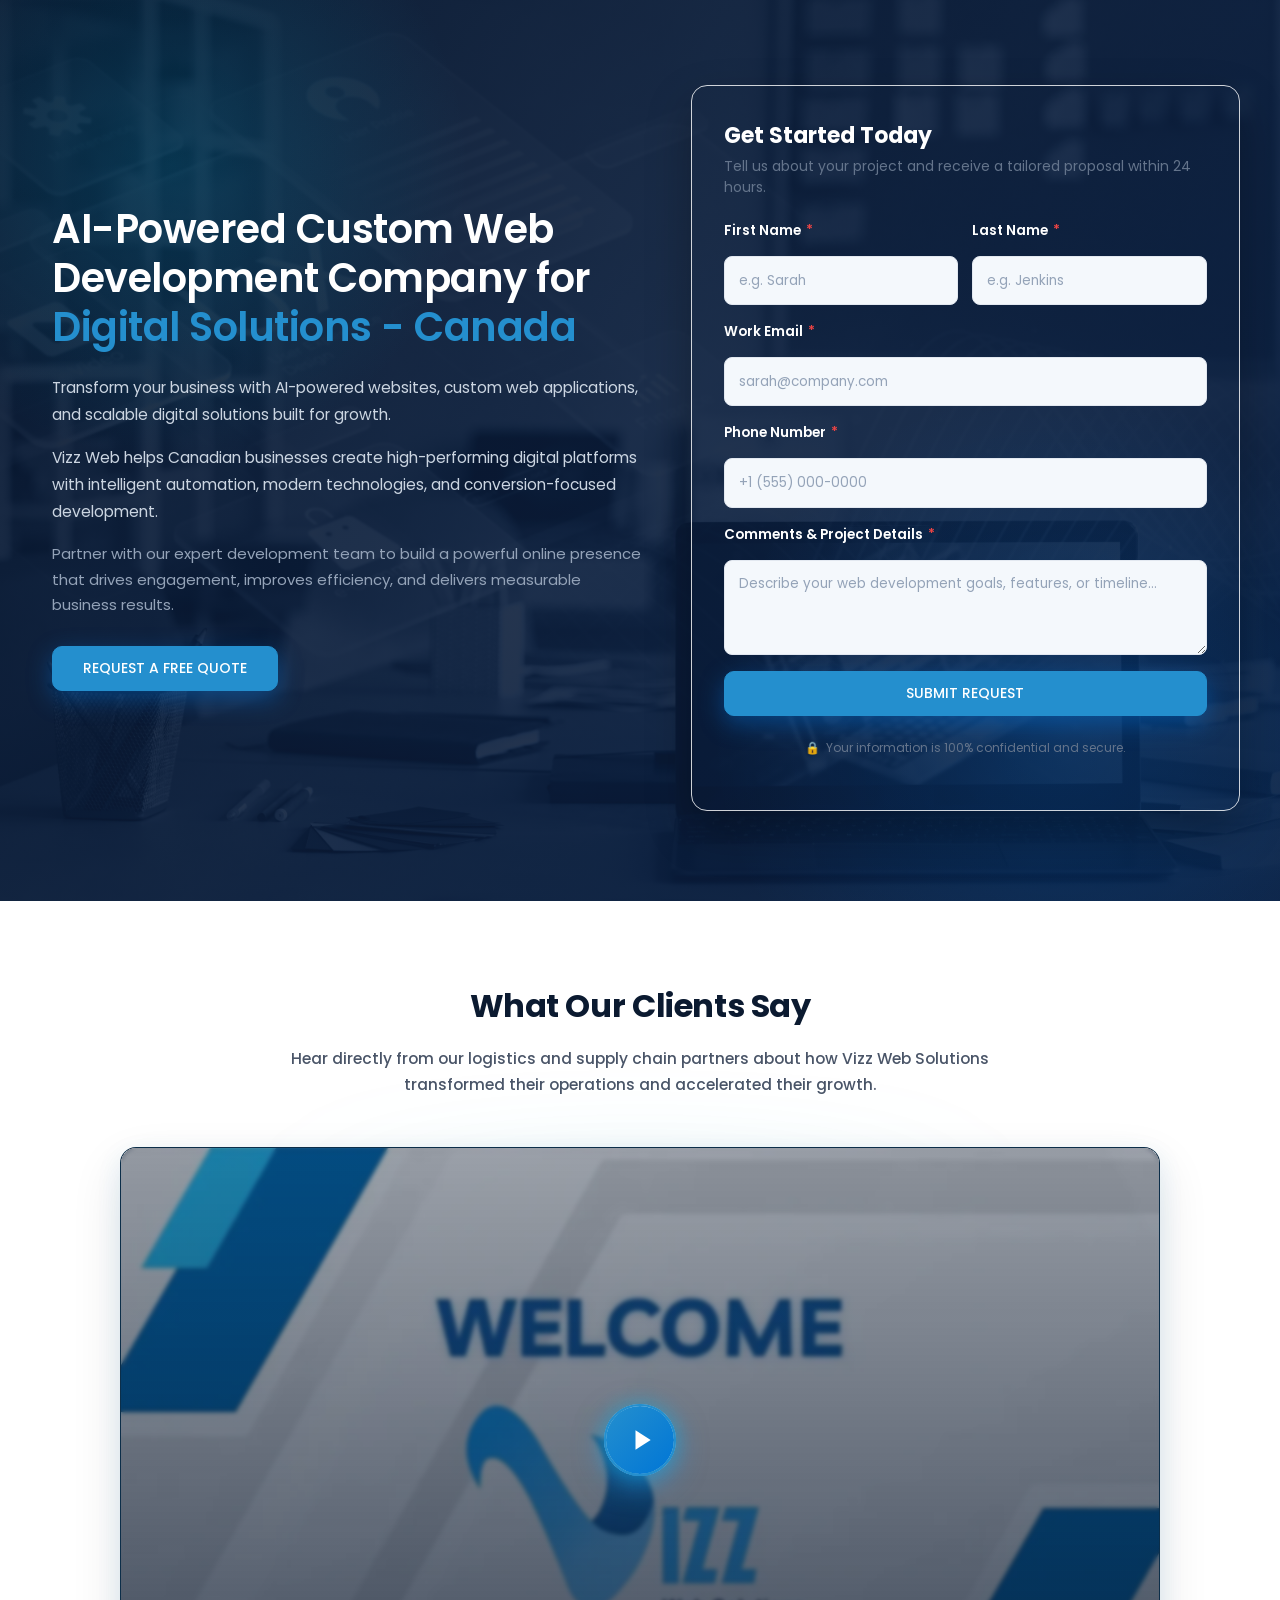
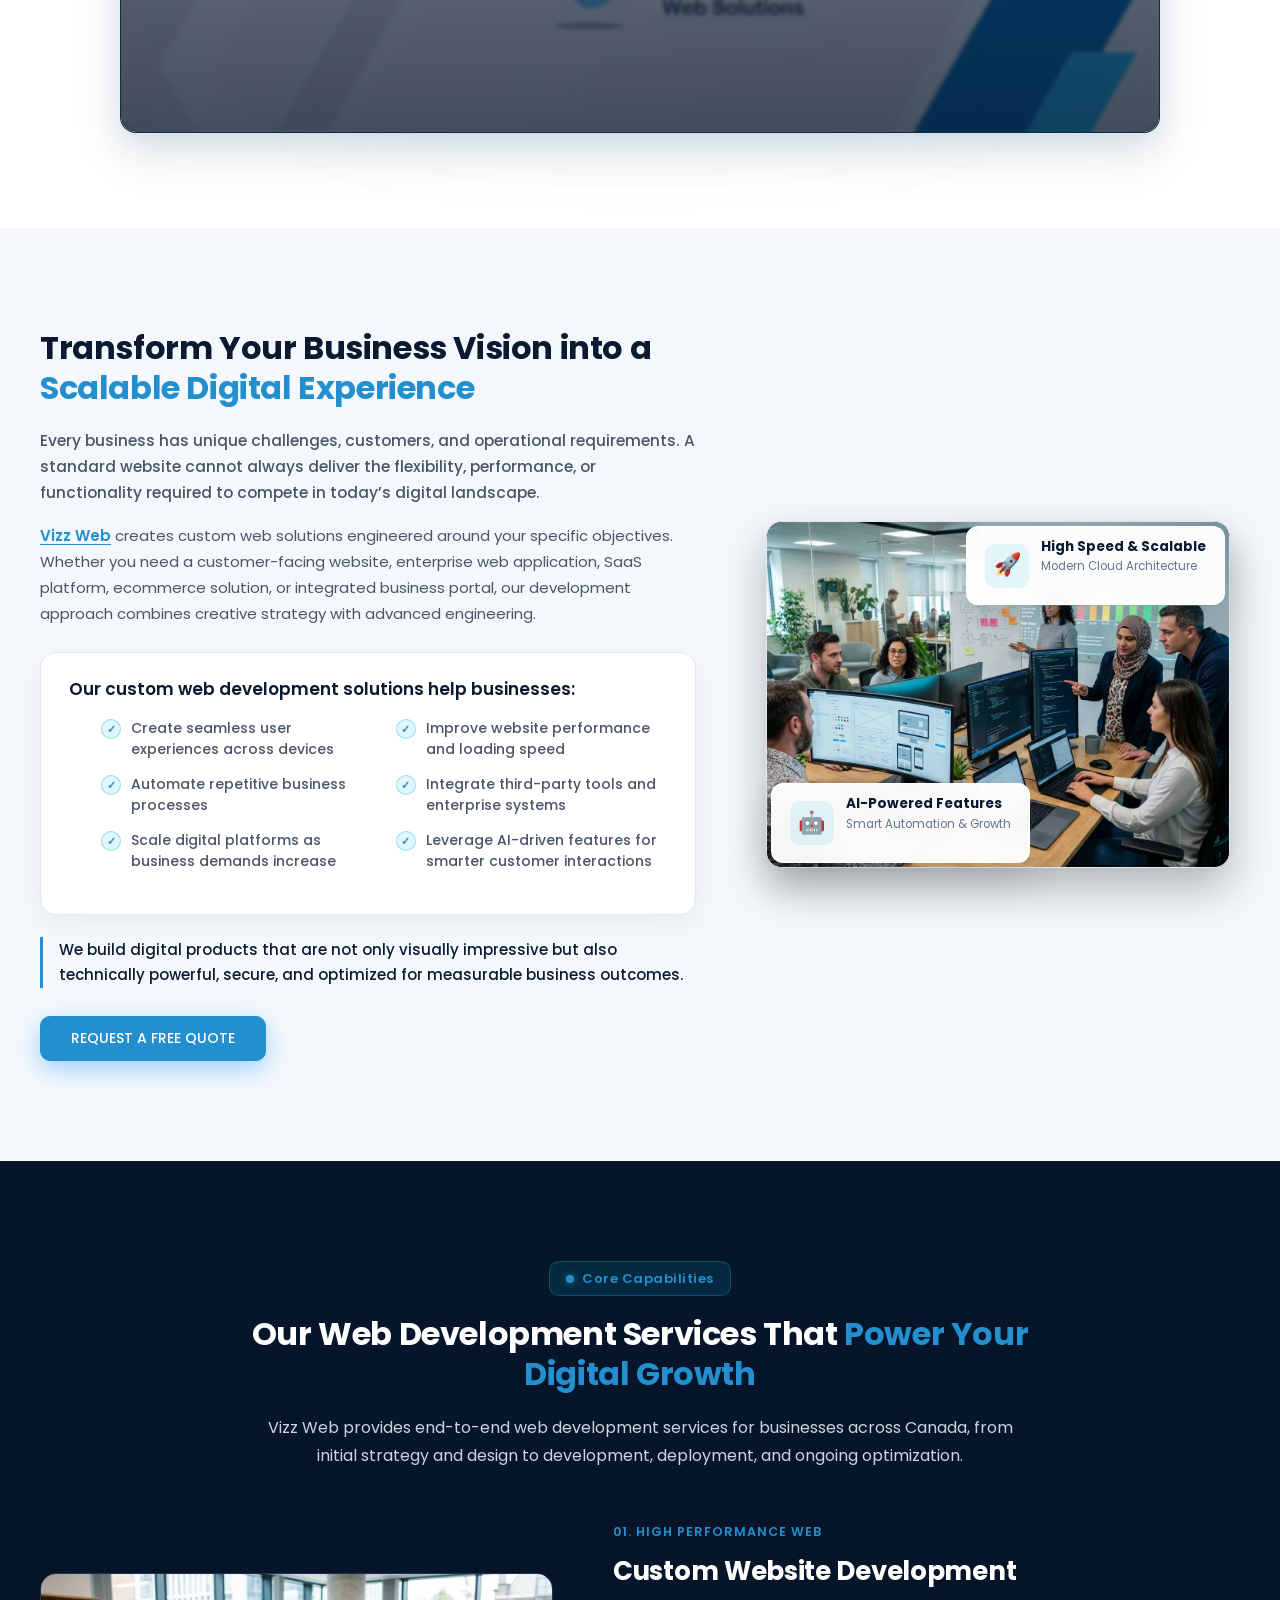
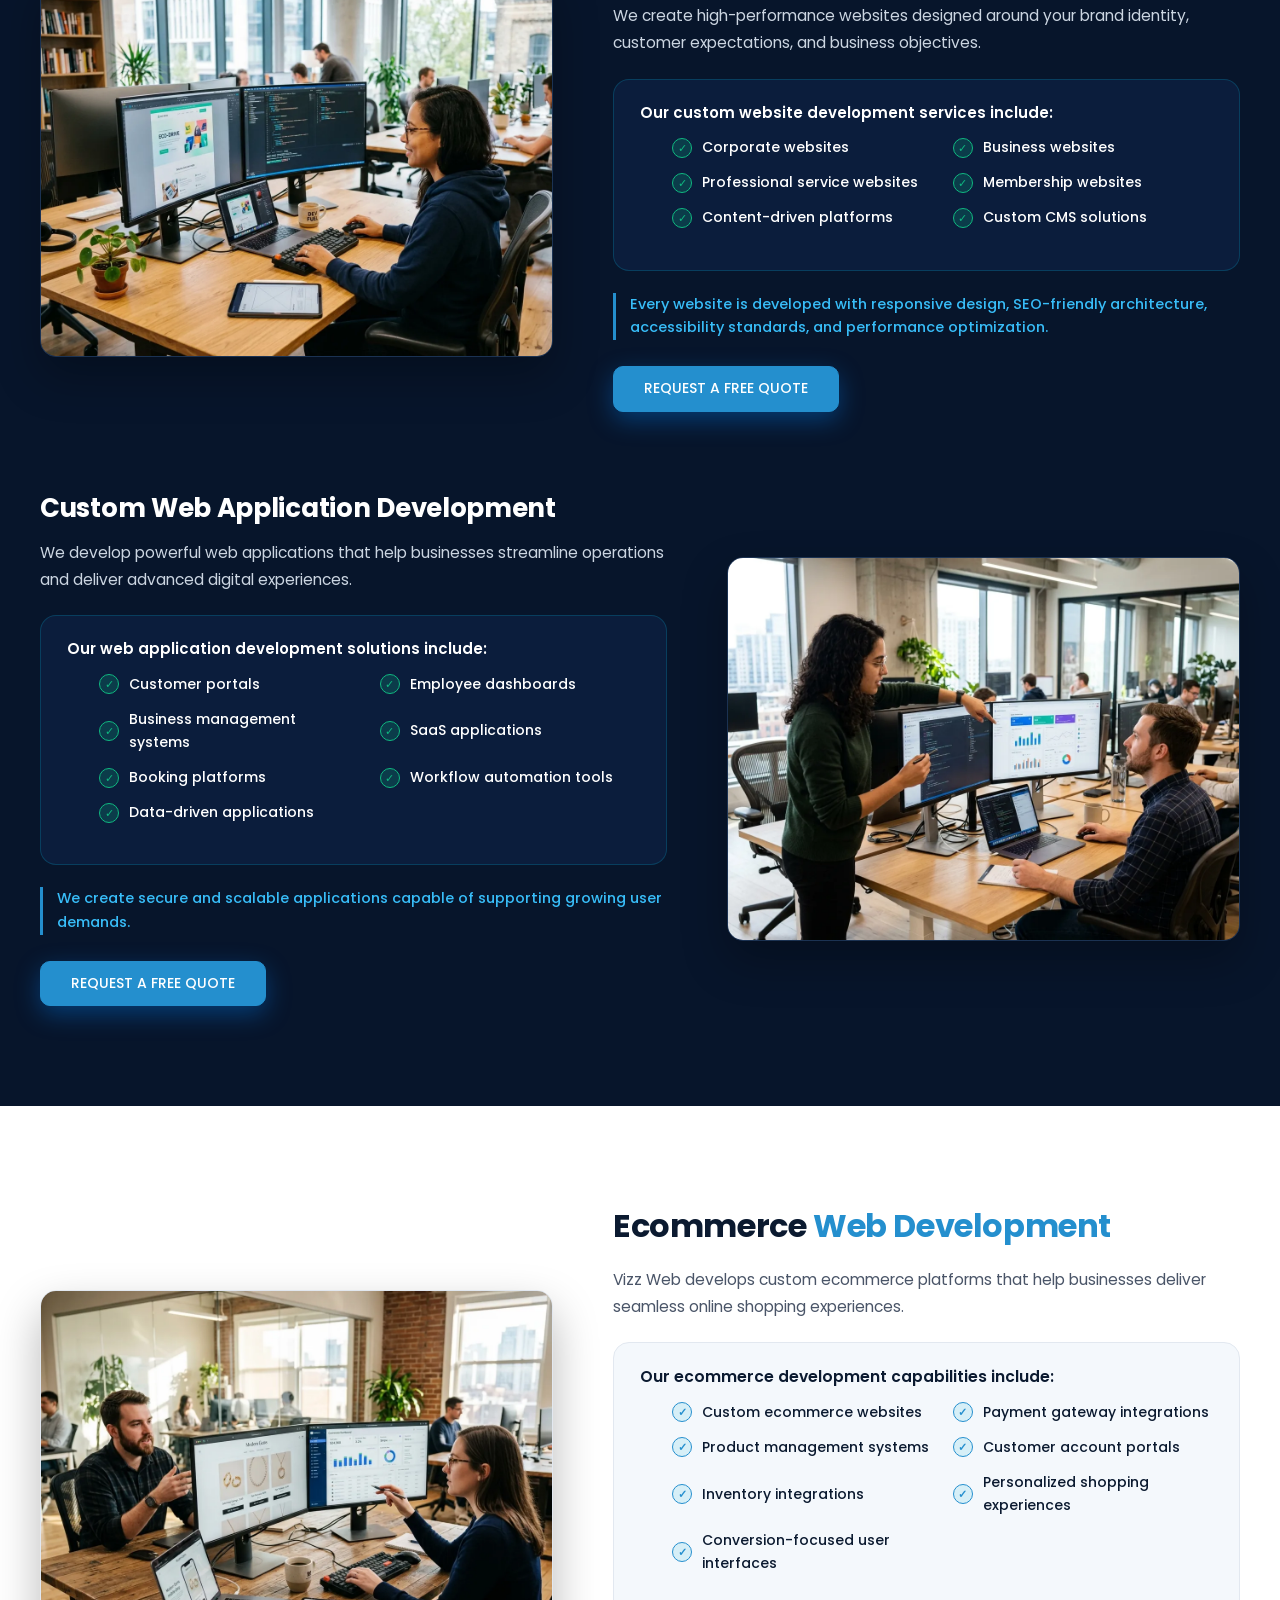
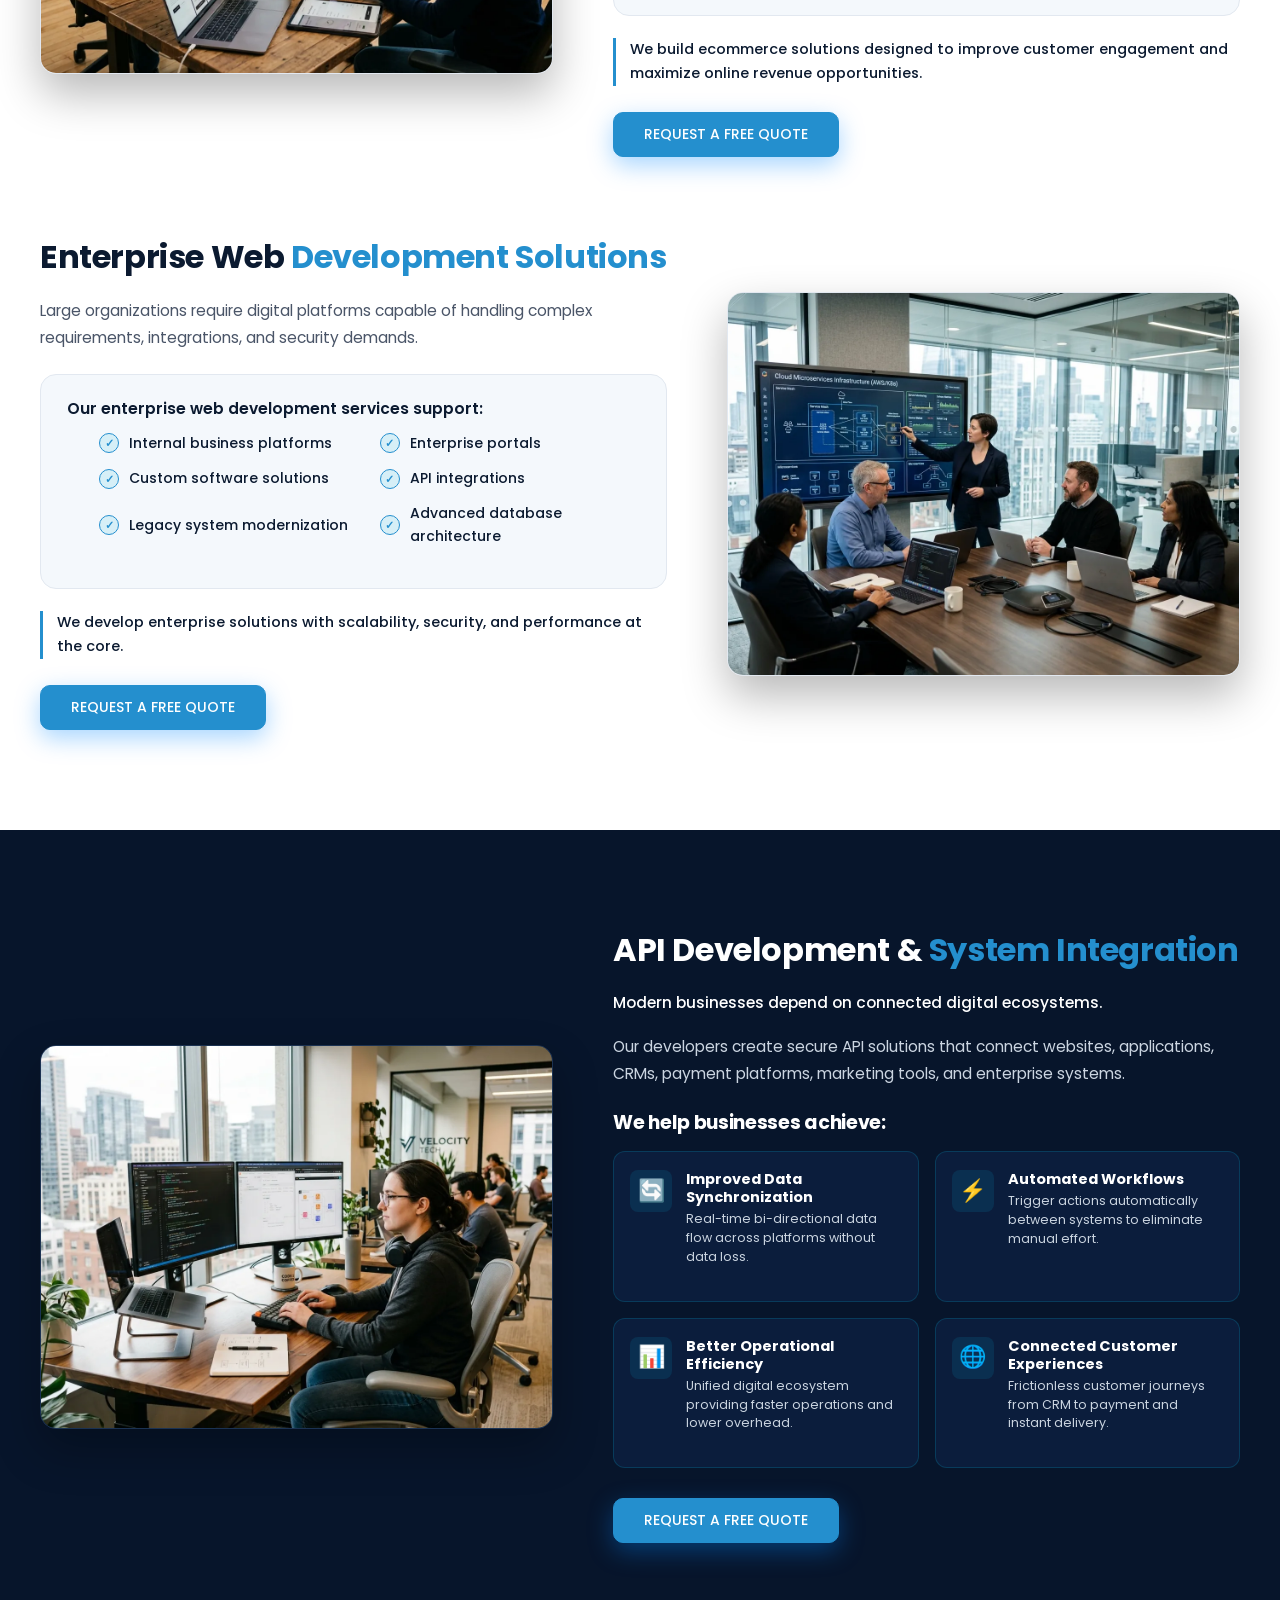
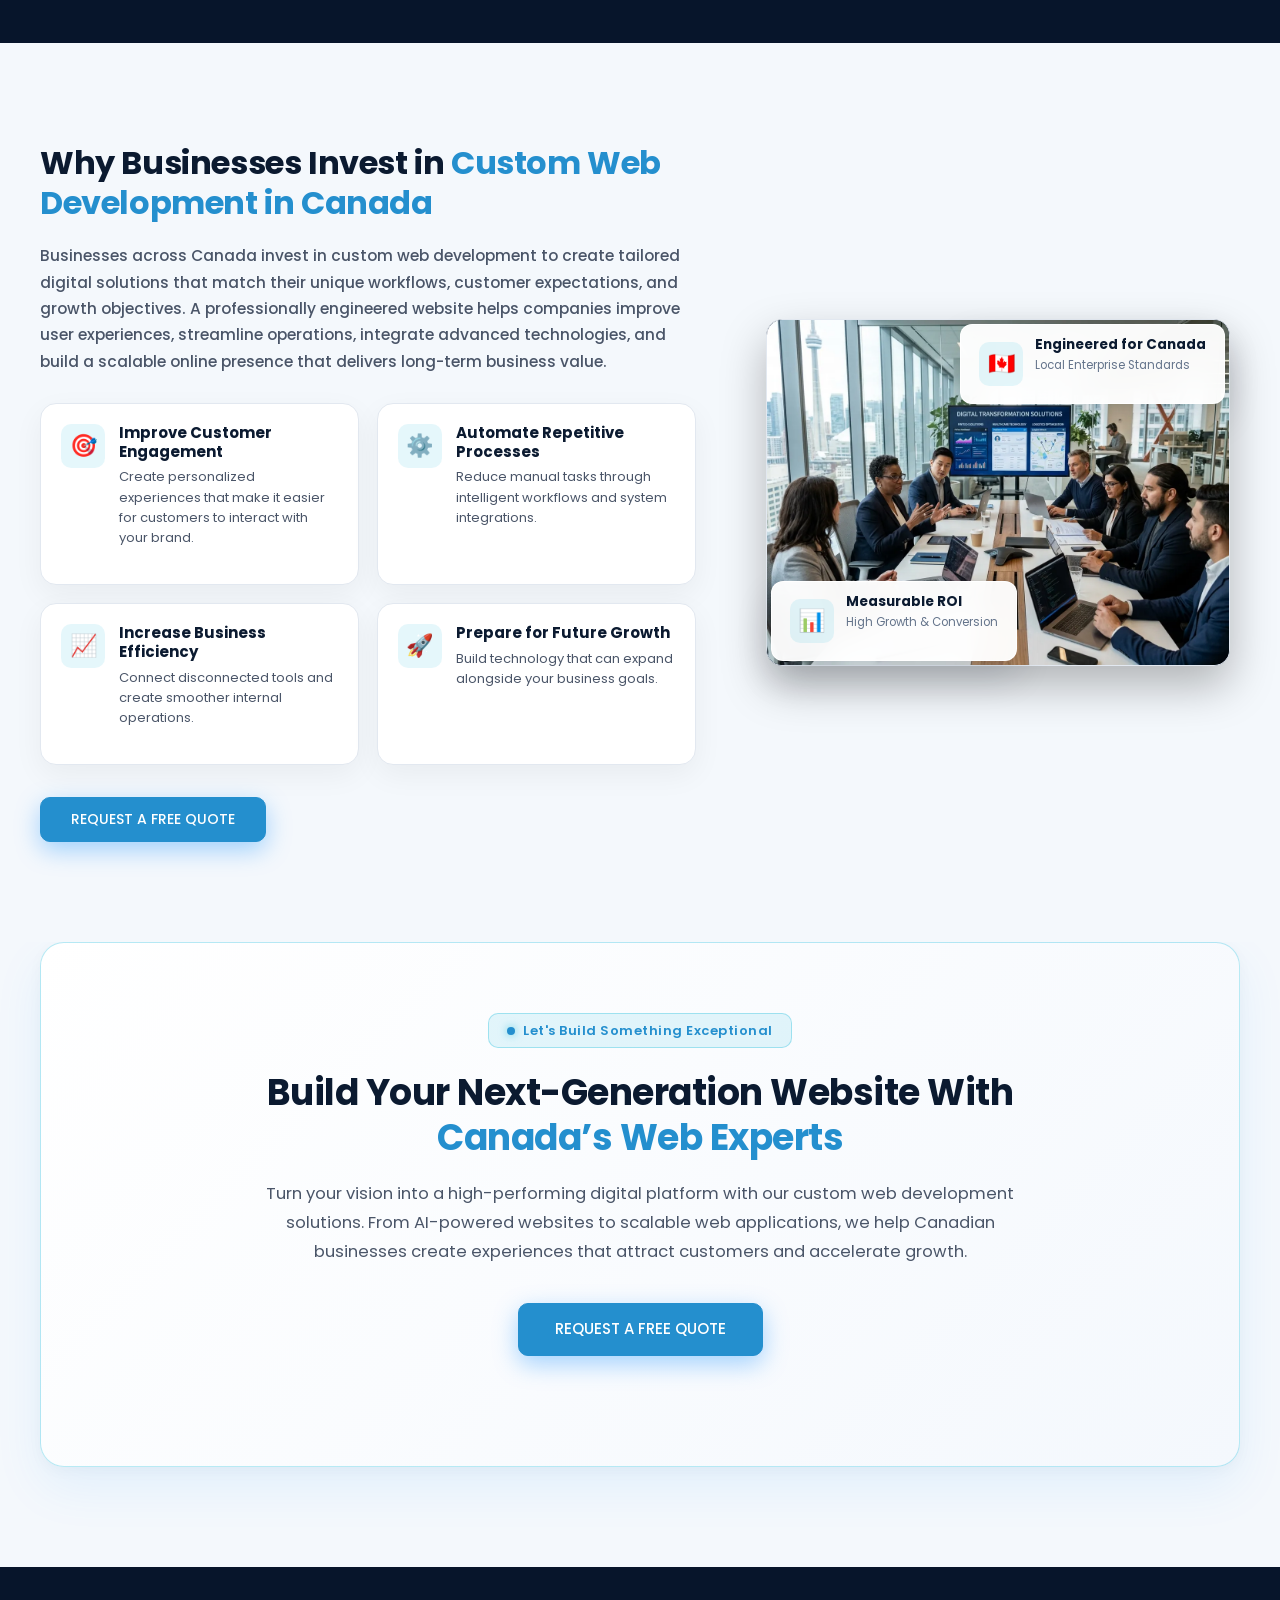
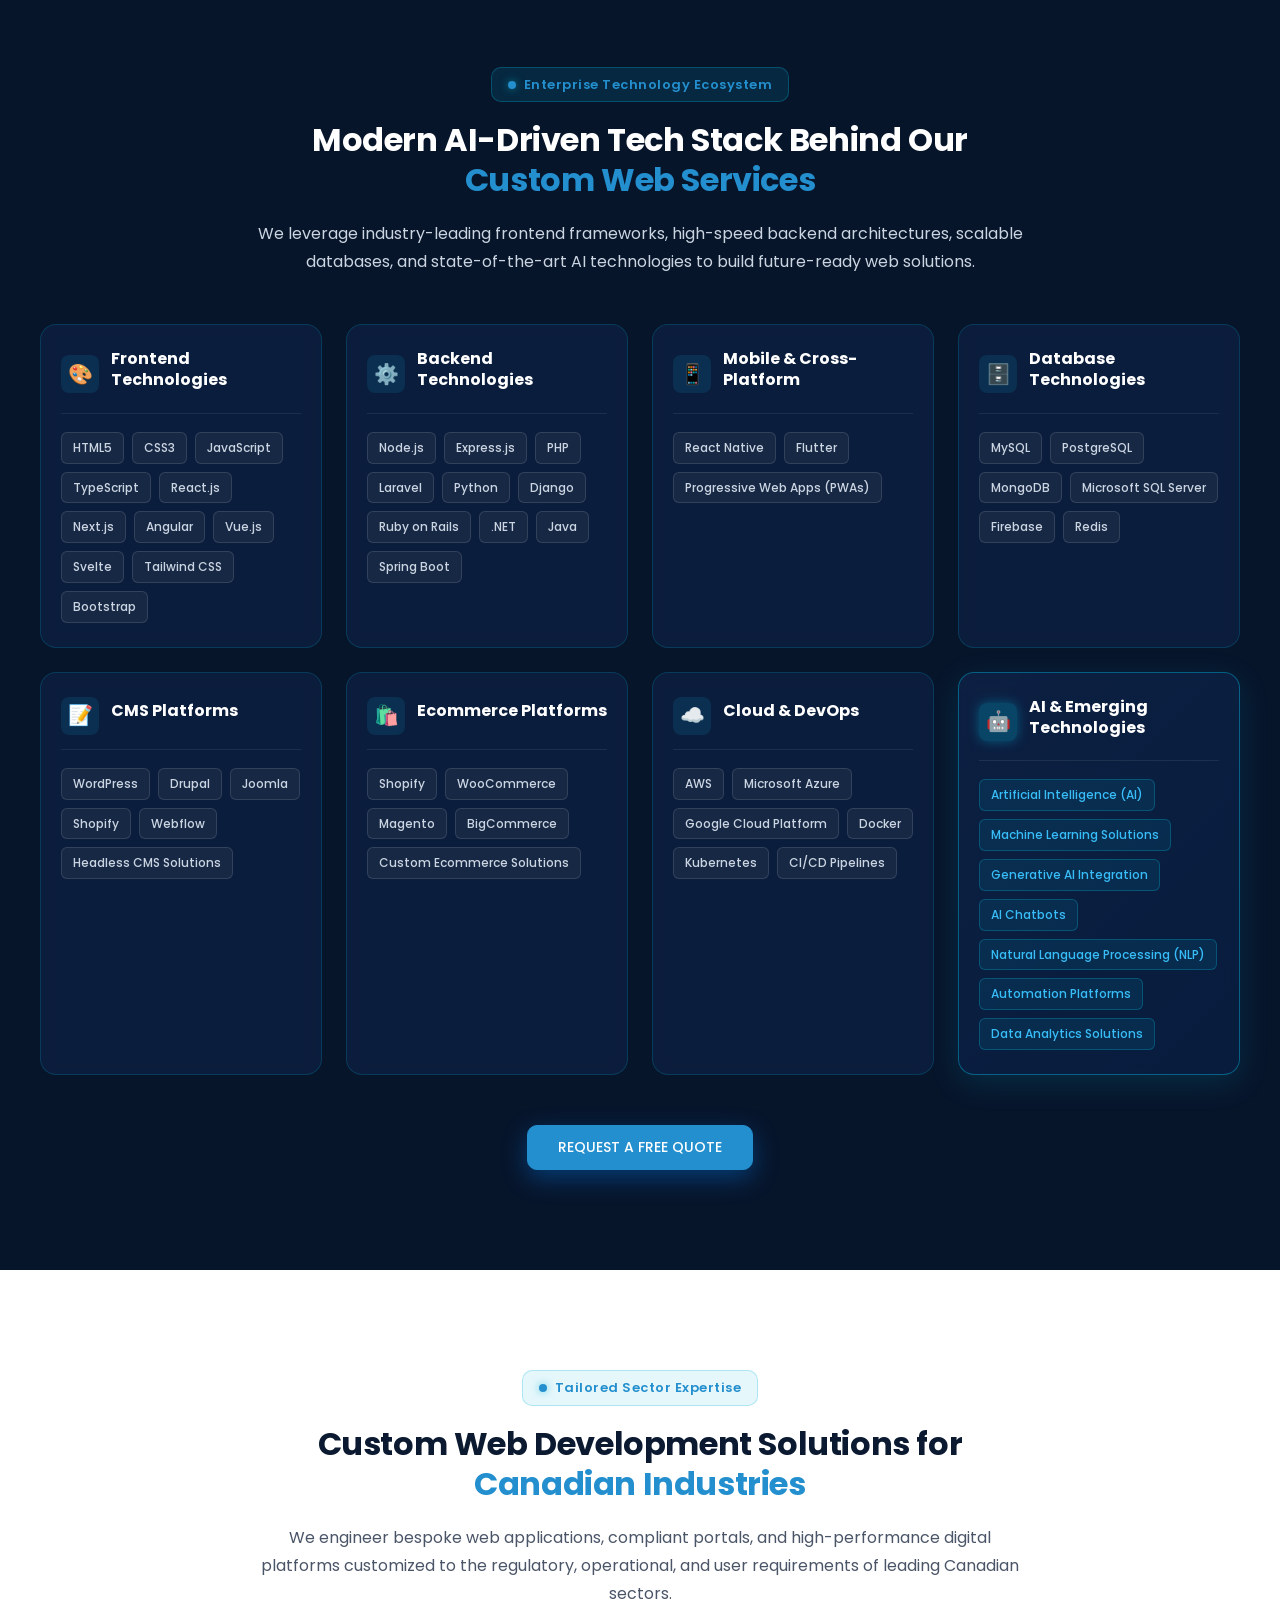
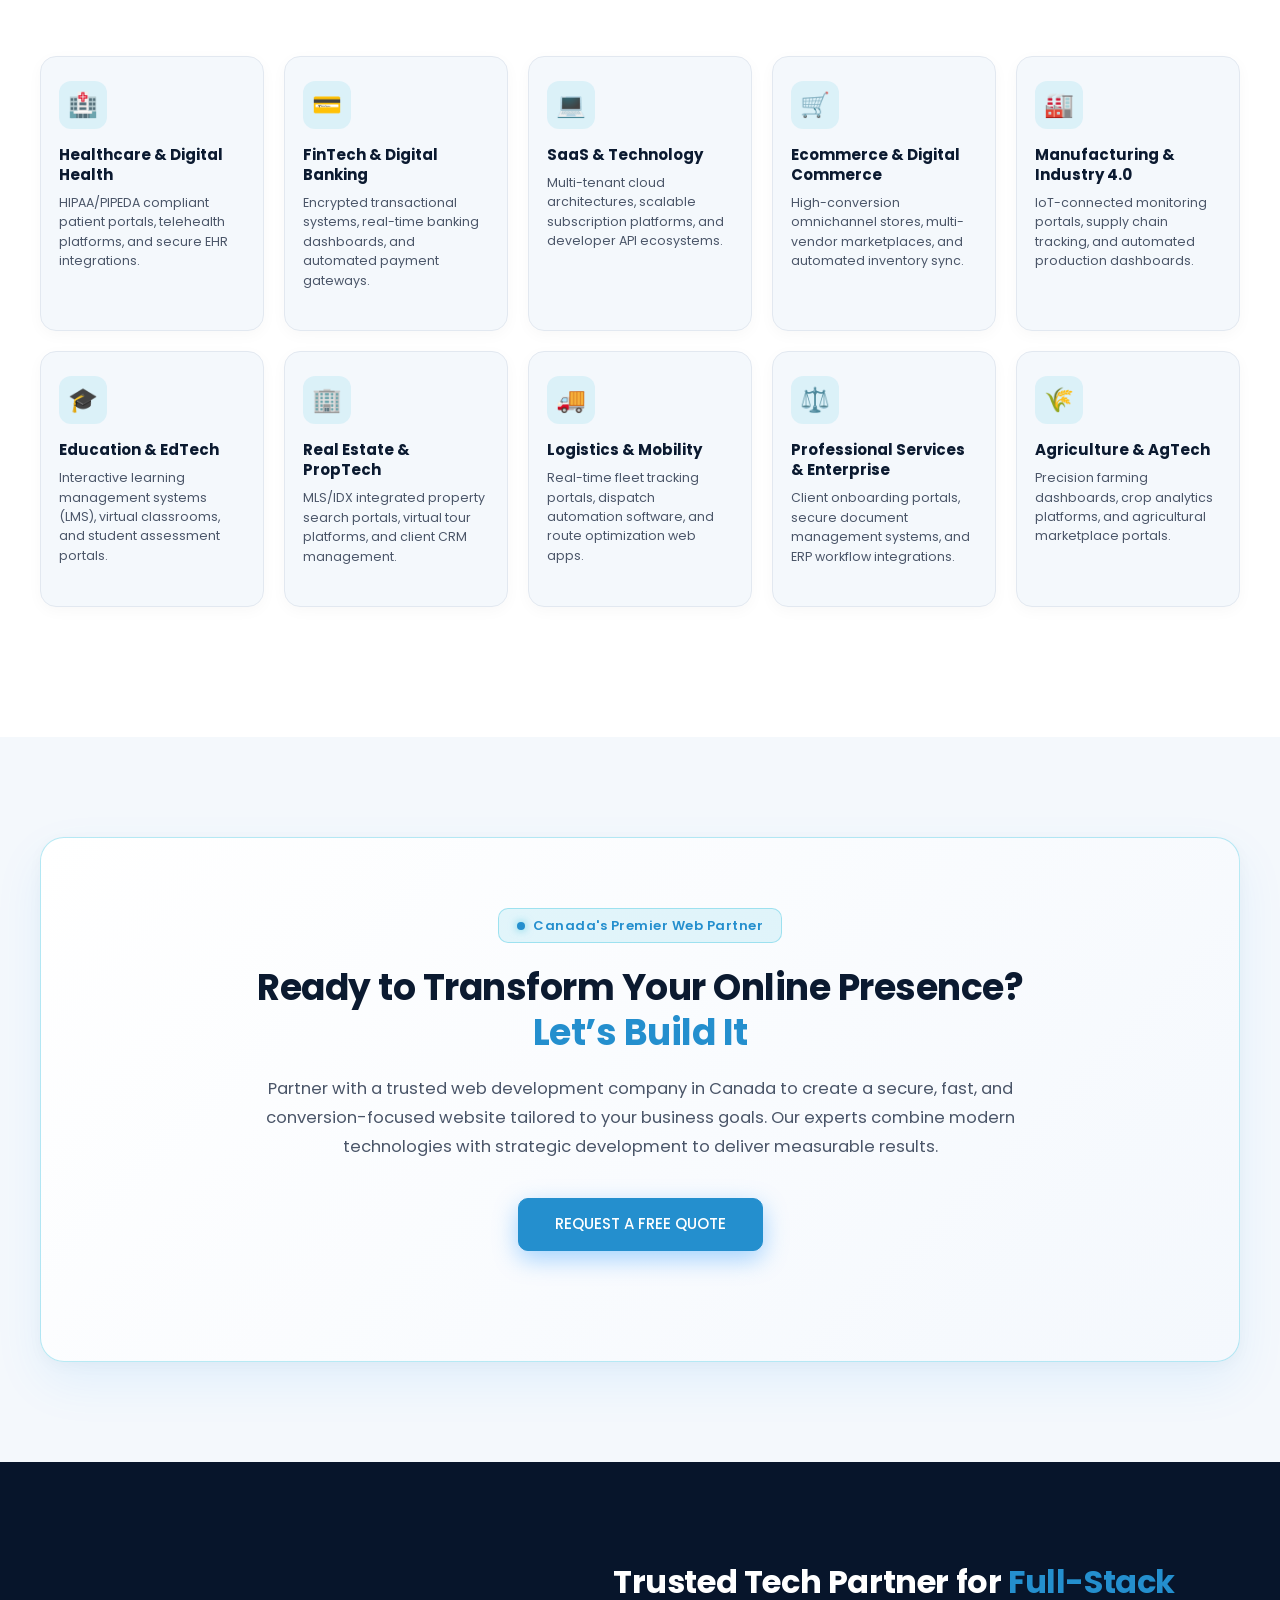
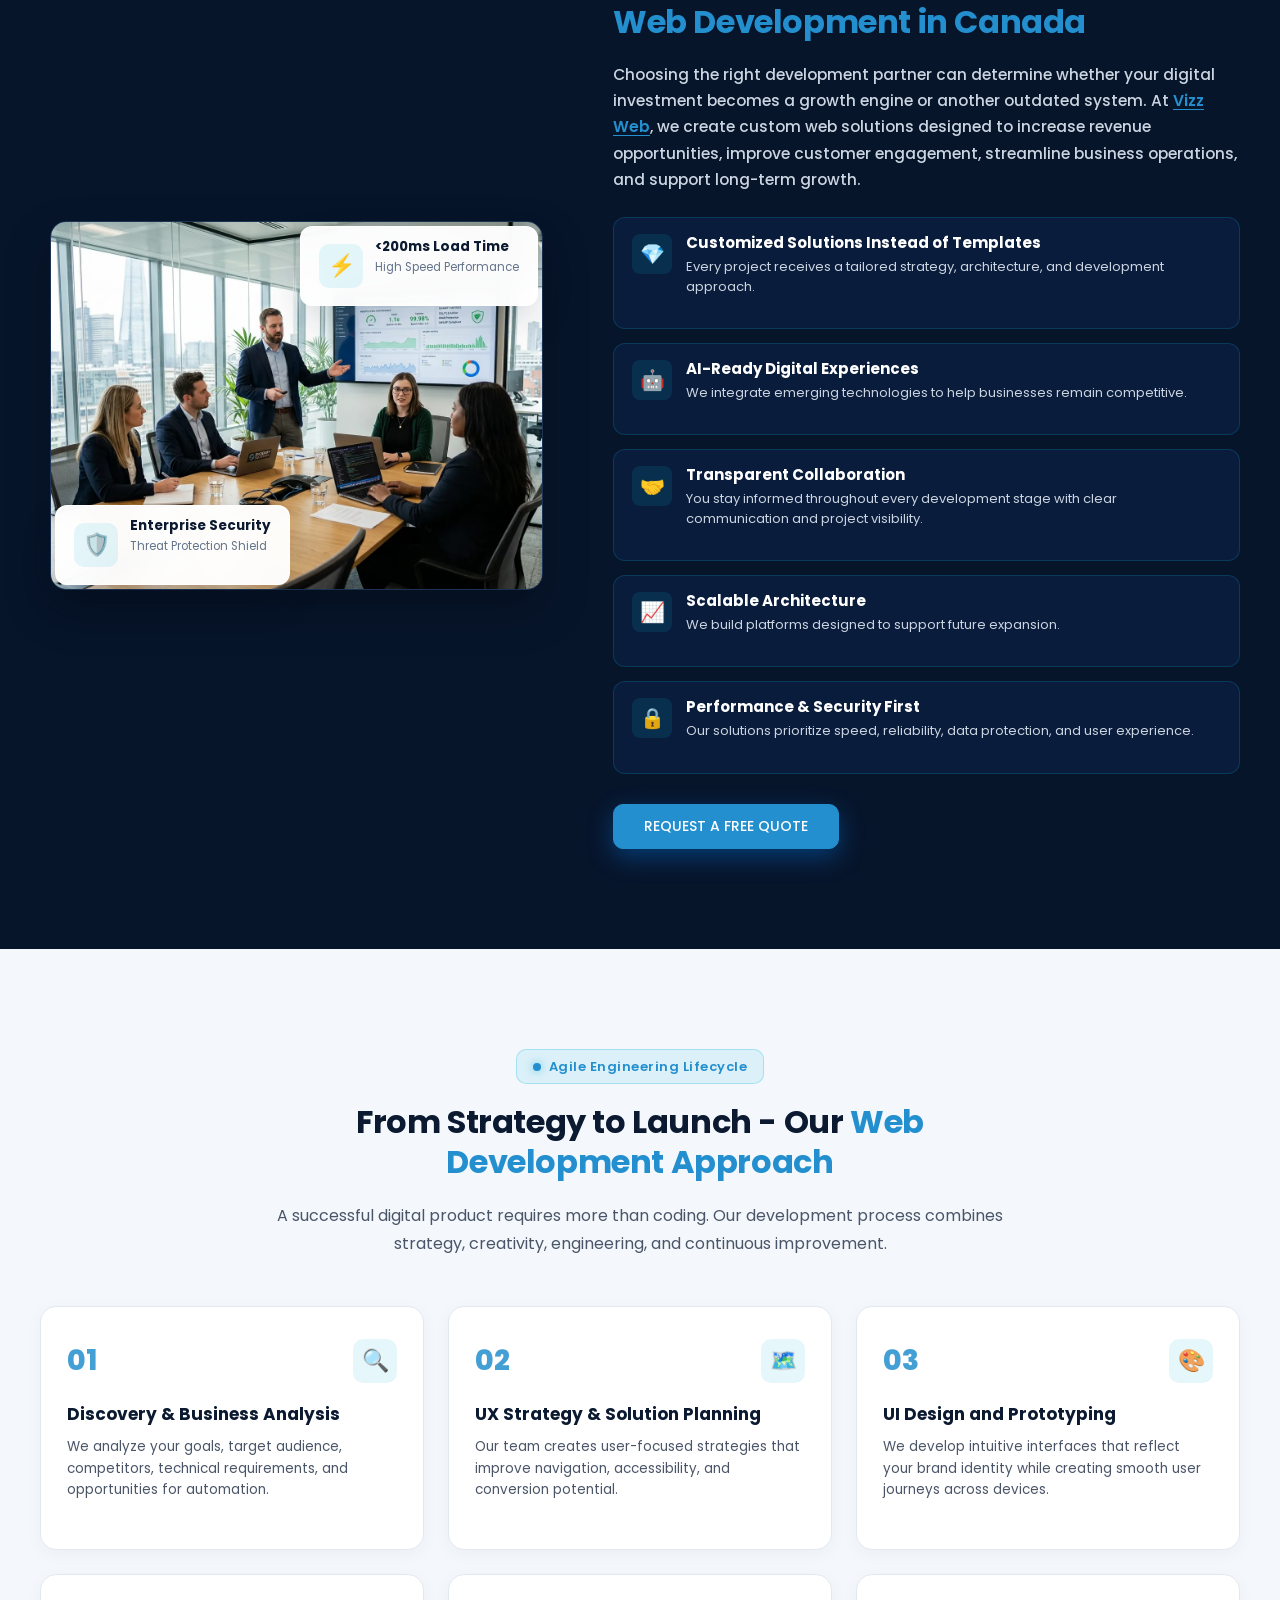
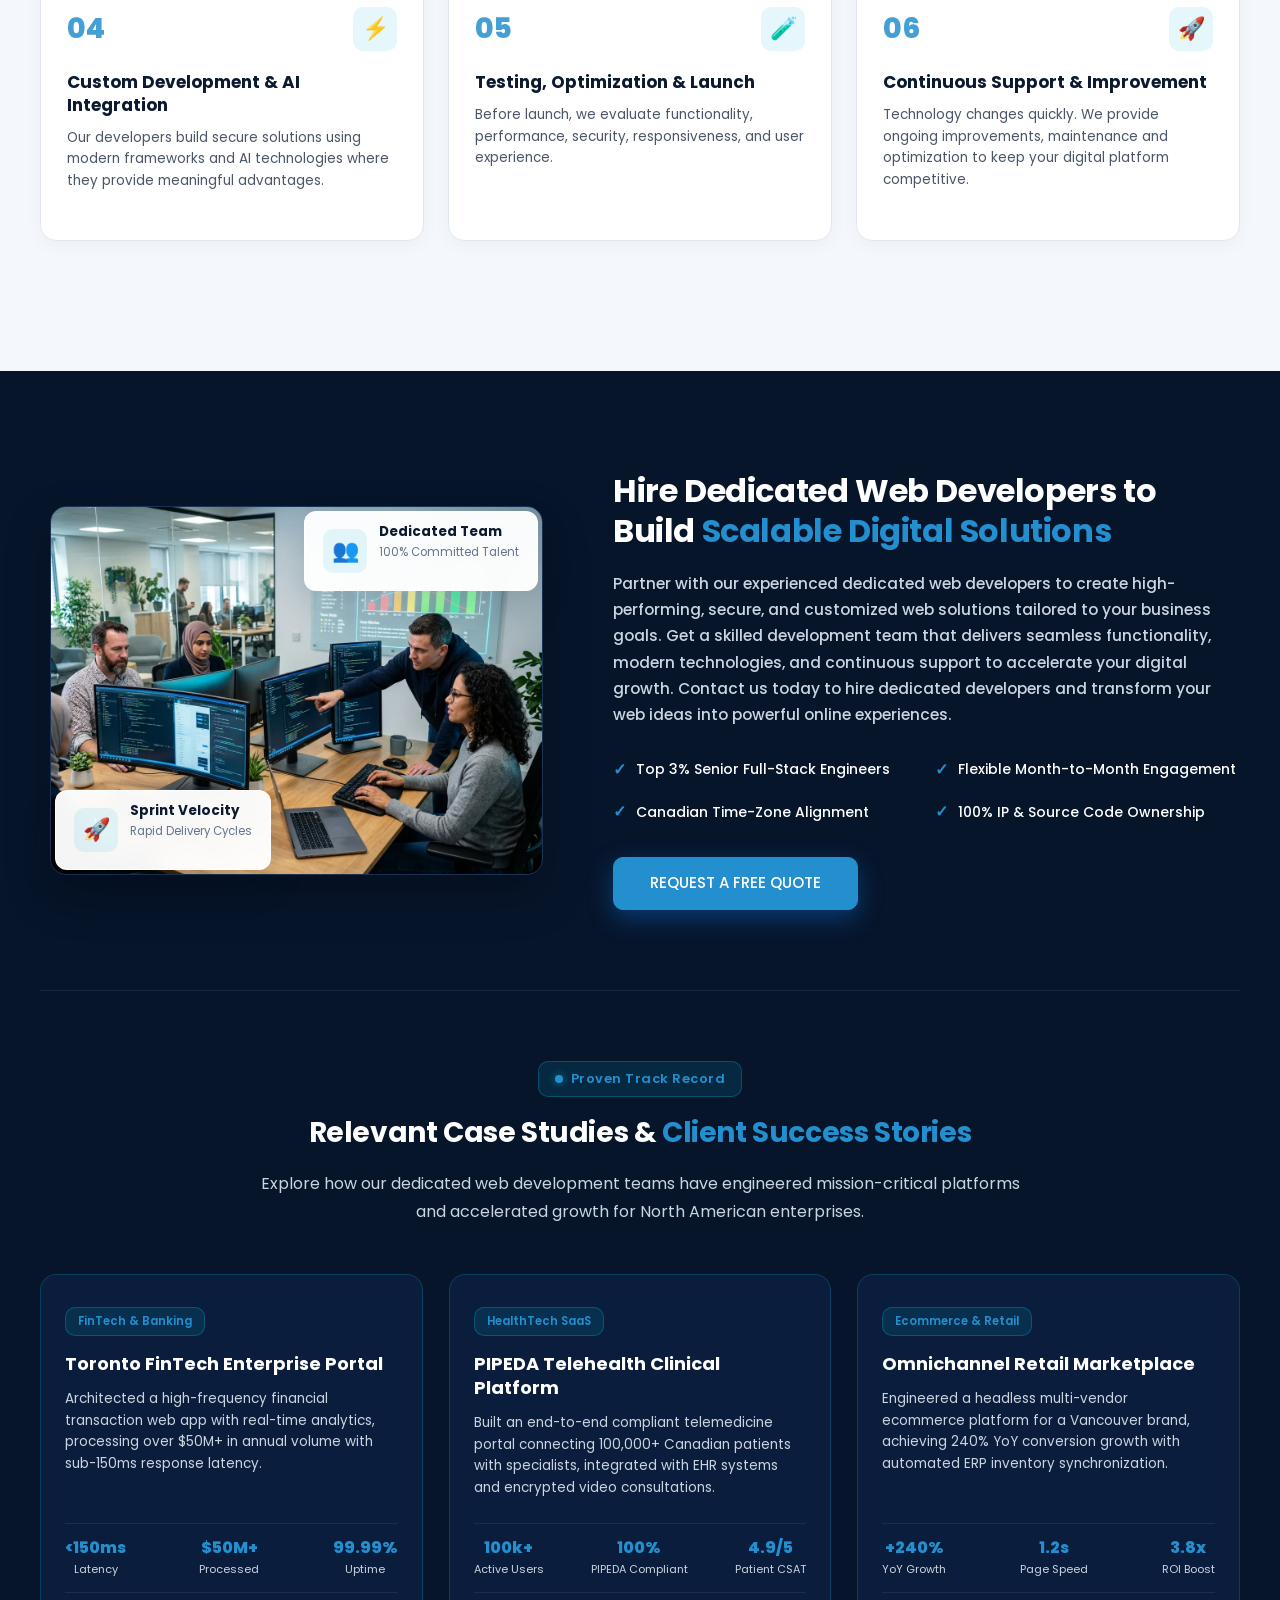
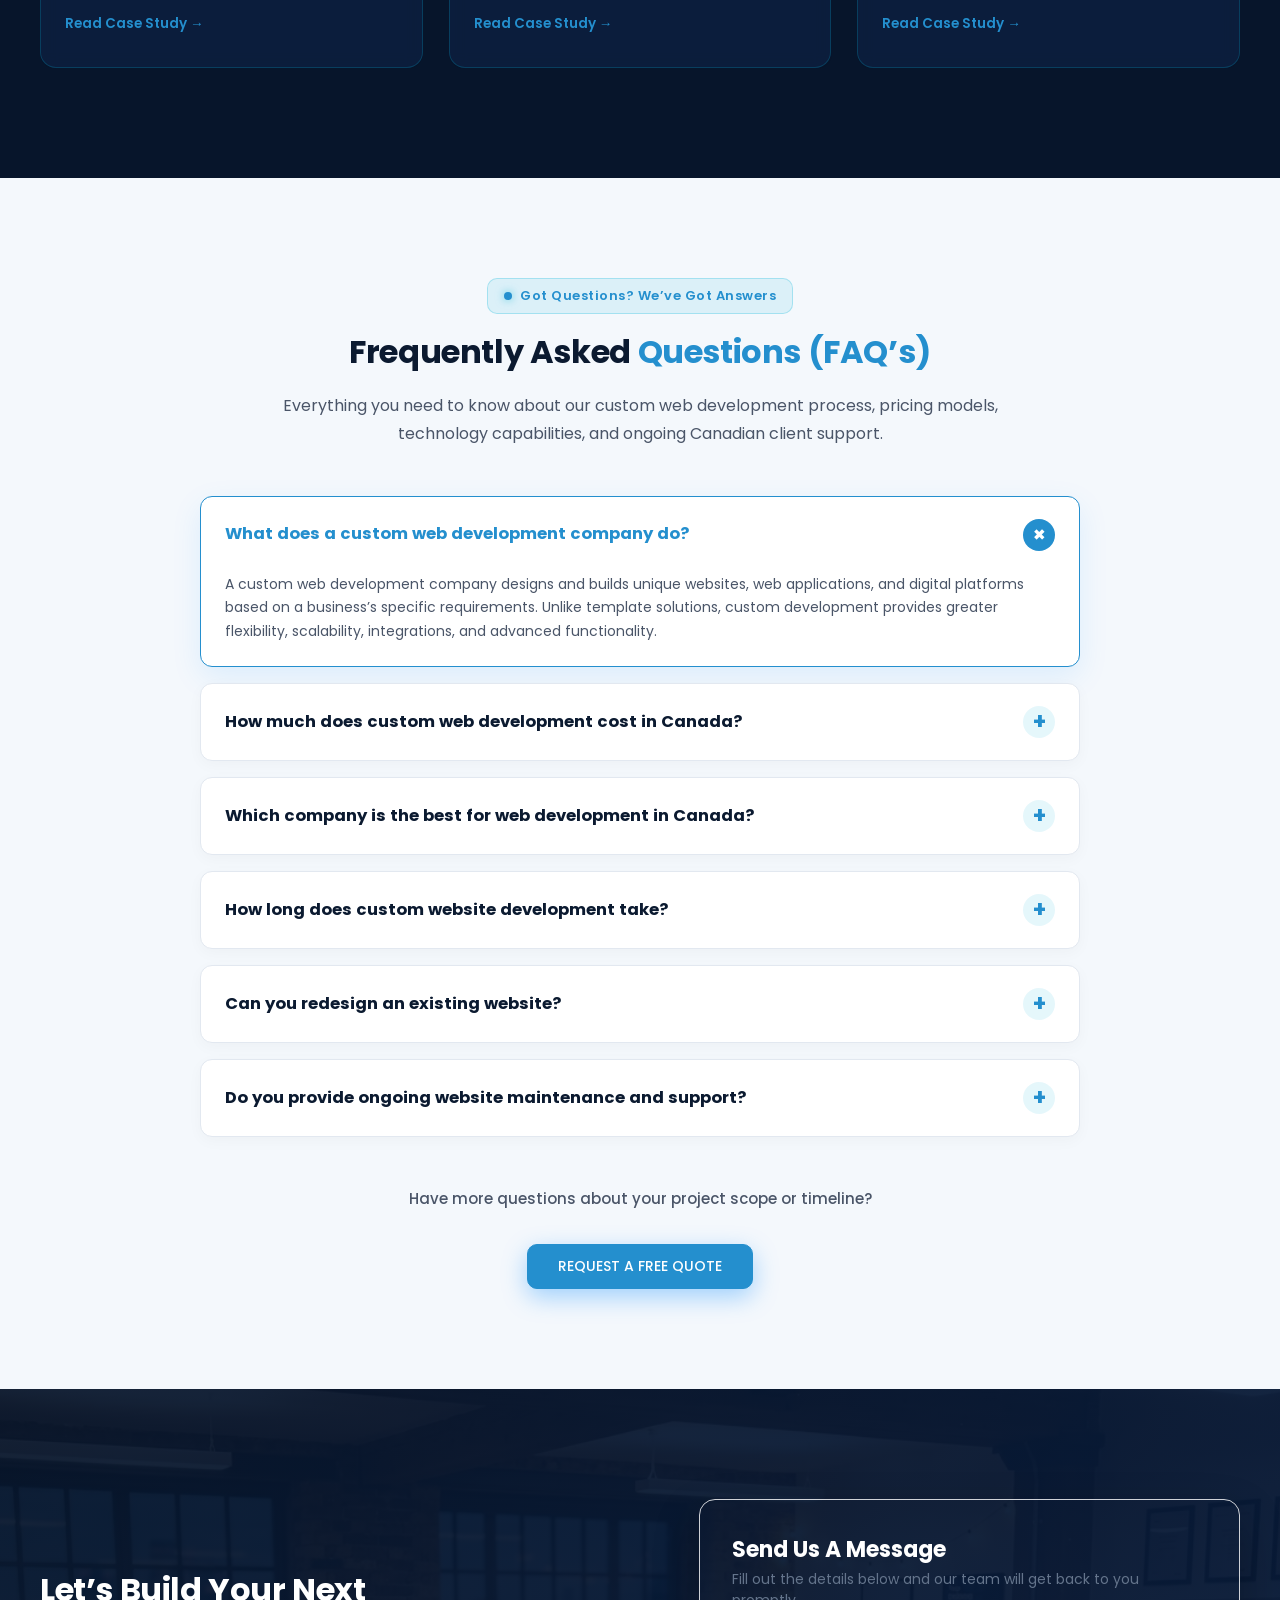
==== commit 01280811: "feat: update video poster assets to "What Our Clients Say" across all service pages" ====
--- a/index.html
+++ b/index.html
@@ -177,7 +177,7 @@
 
             <!-- Interactive Poster Overlay with Pulsing Play Button -->
             <div class="video-poster-overlay" id="index-video-poster" role="button" tabindex="0" aria-label="Play AI and web development overview video">
-              <img src="assets/images/index-video-showcase.webp" alt="AI and custom web development engineering preview video poster" class="video-poster-img" width="1280" height="720" loading="lazy">
+              <img src="assets/images/what-client-says.webp" alt="What Our Clients Say - Vizz Web Solutions video poster" class="video-poster-img" width="1280" height="720" loading="lazy">
               <div class="video-poster-backdrop" aria-hidden="true"></div>
 
               <!-- Glowing Center Play Trigger Button -->
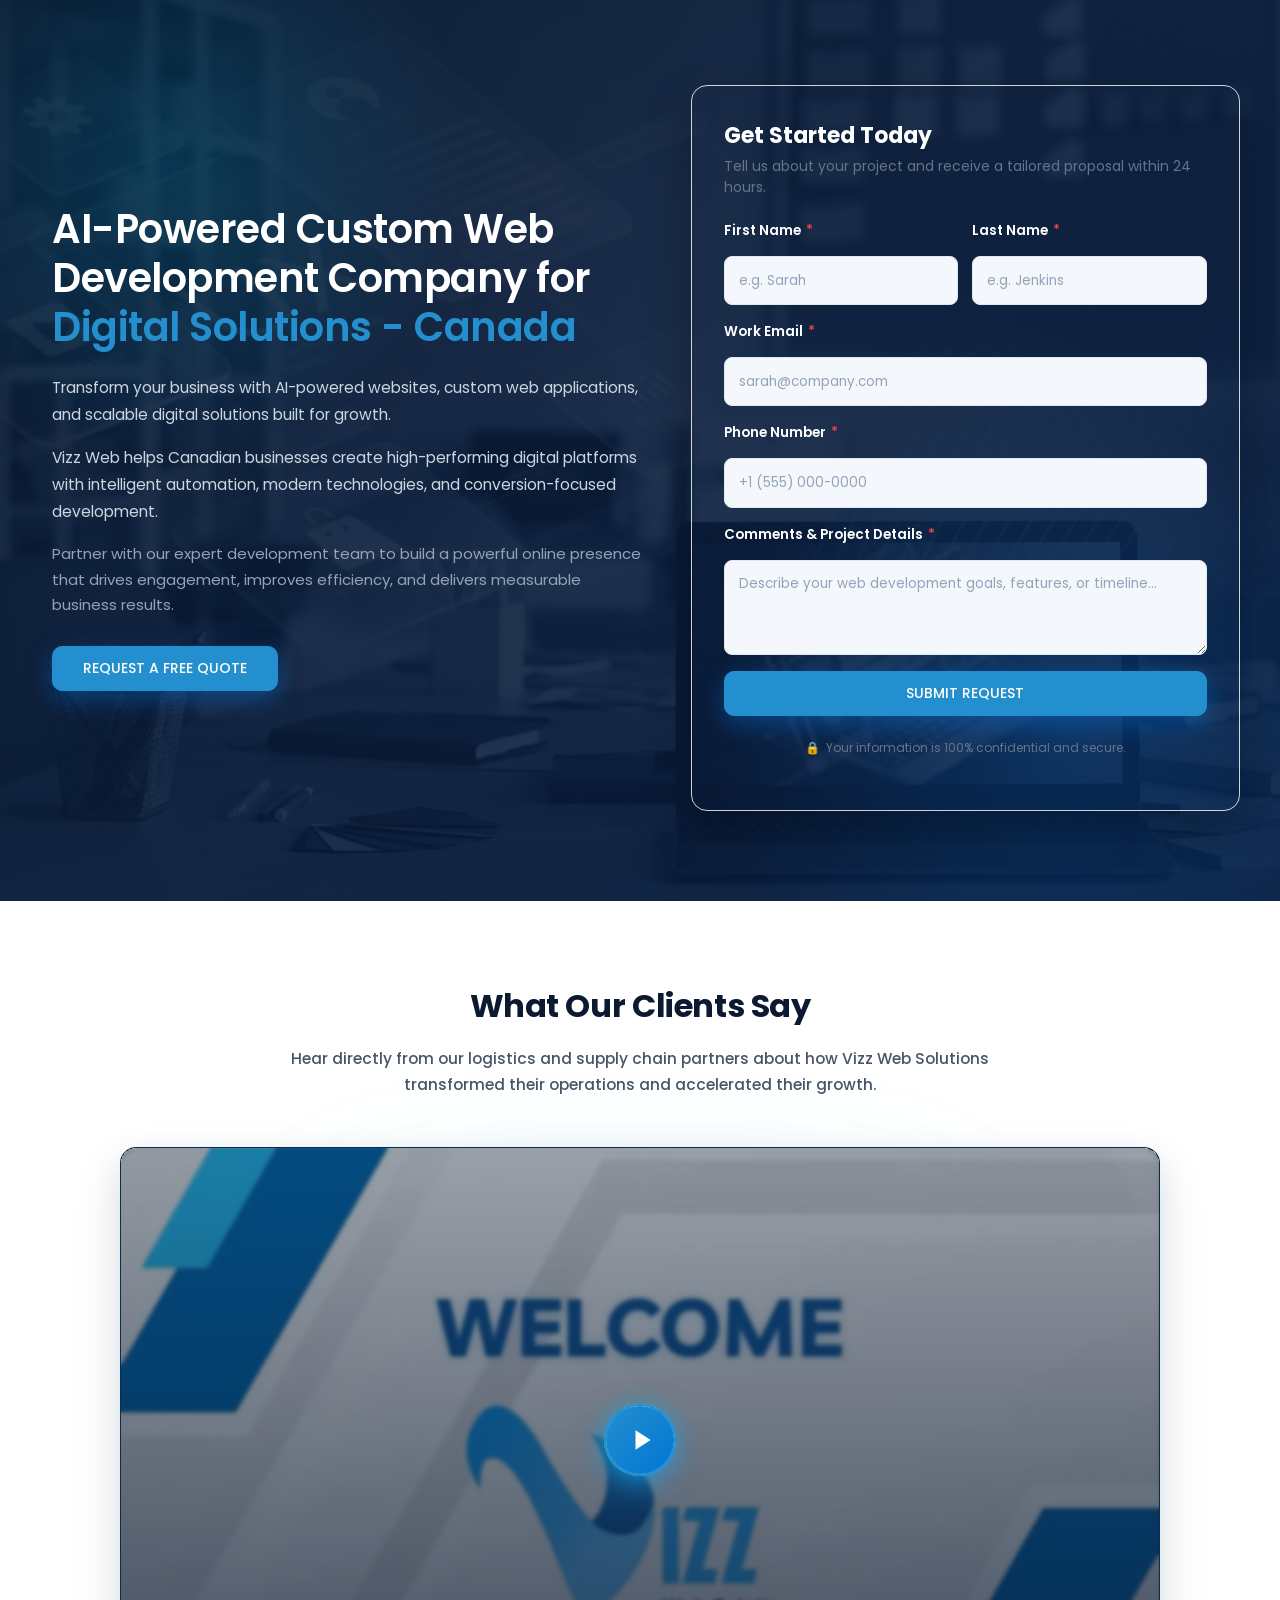
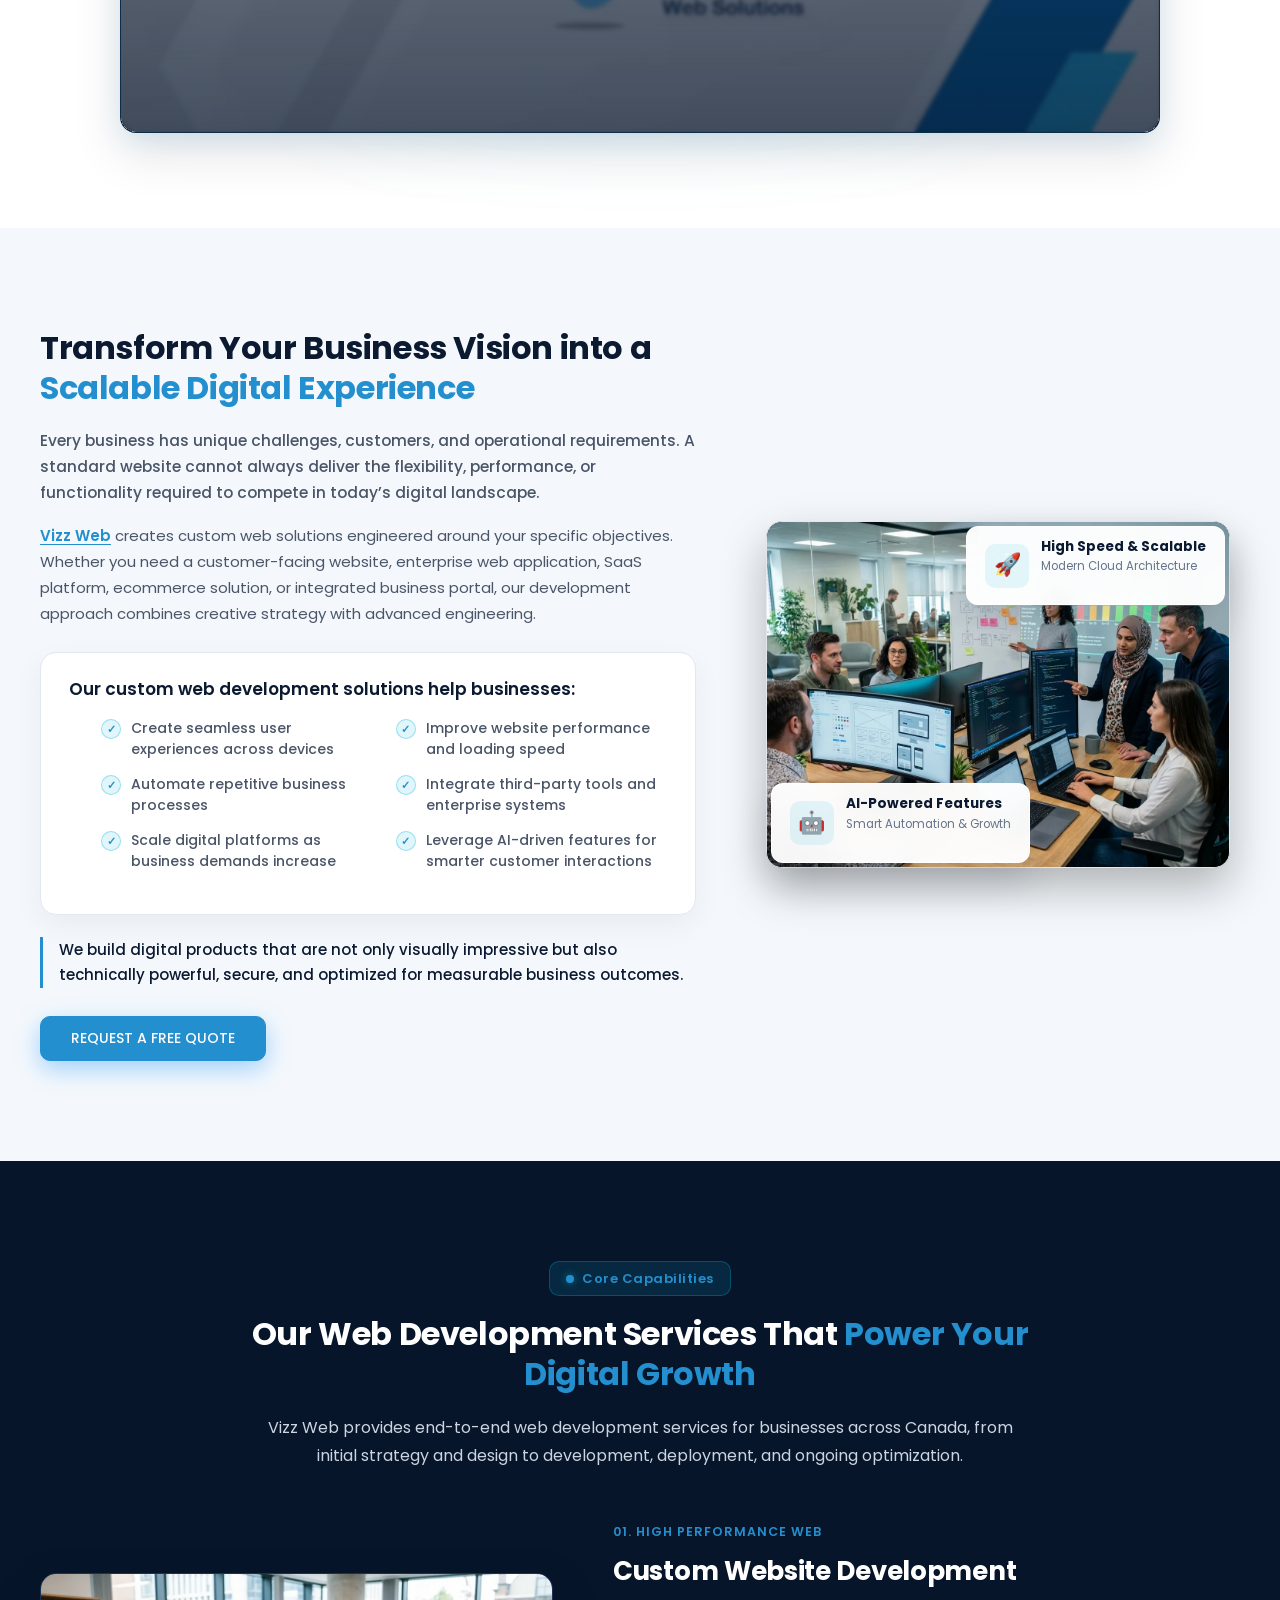
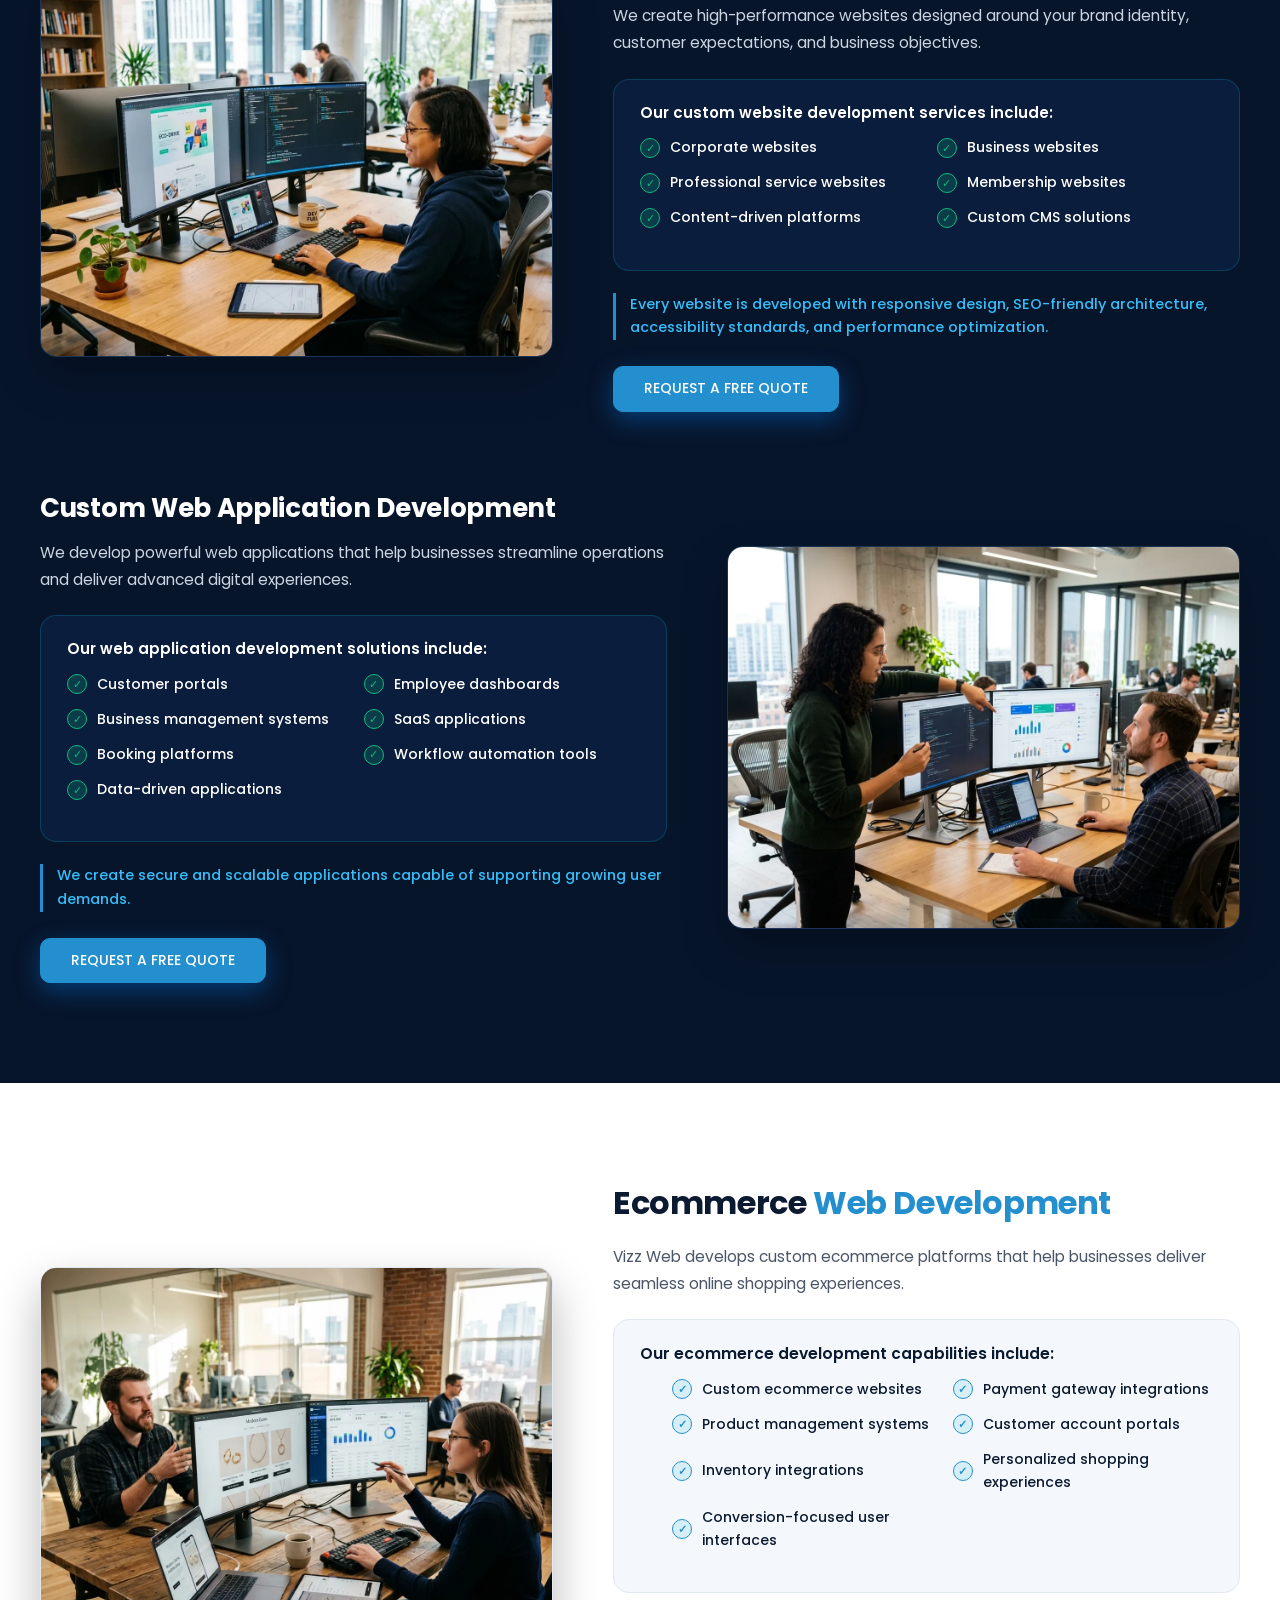
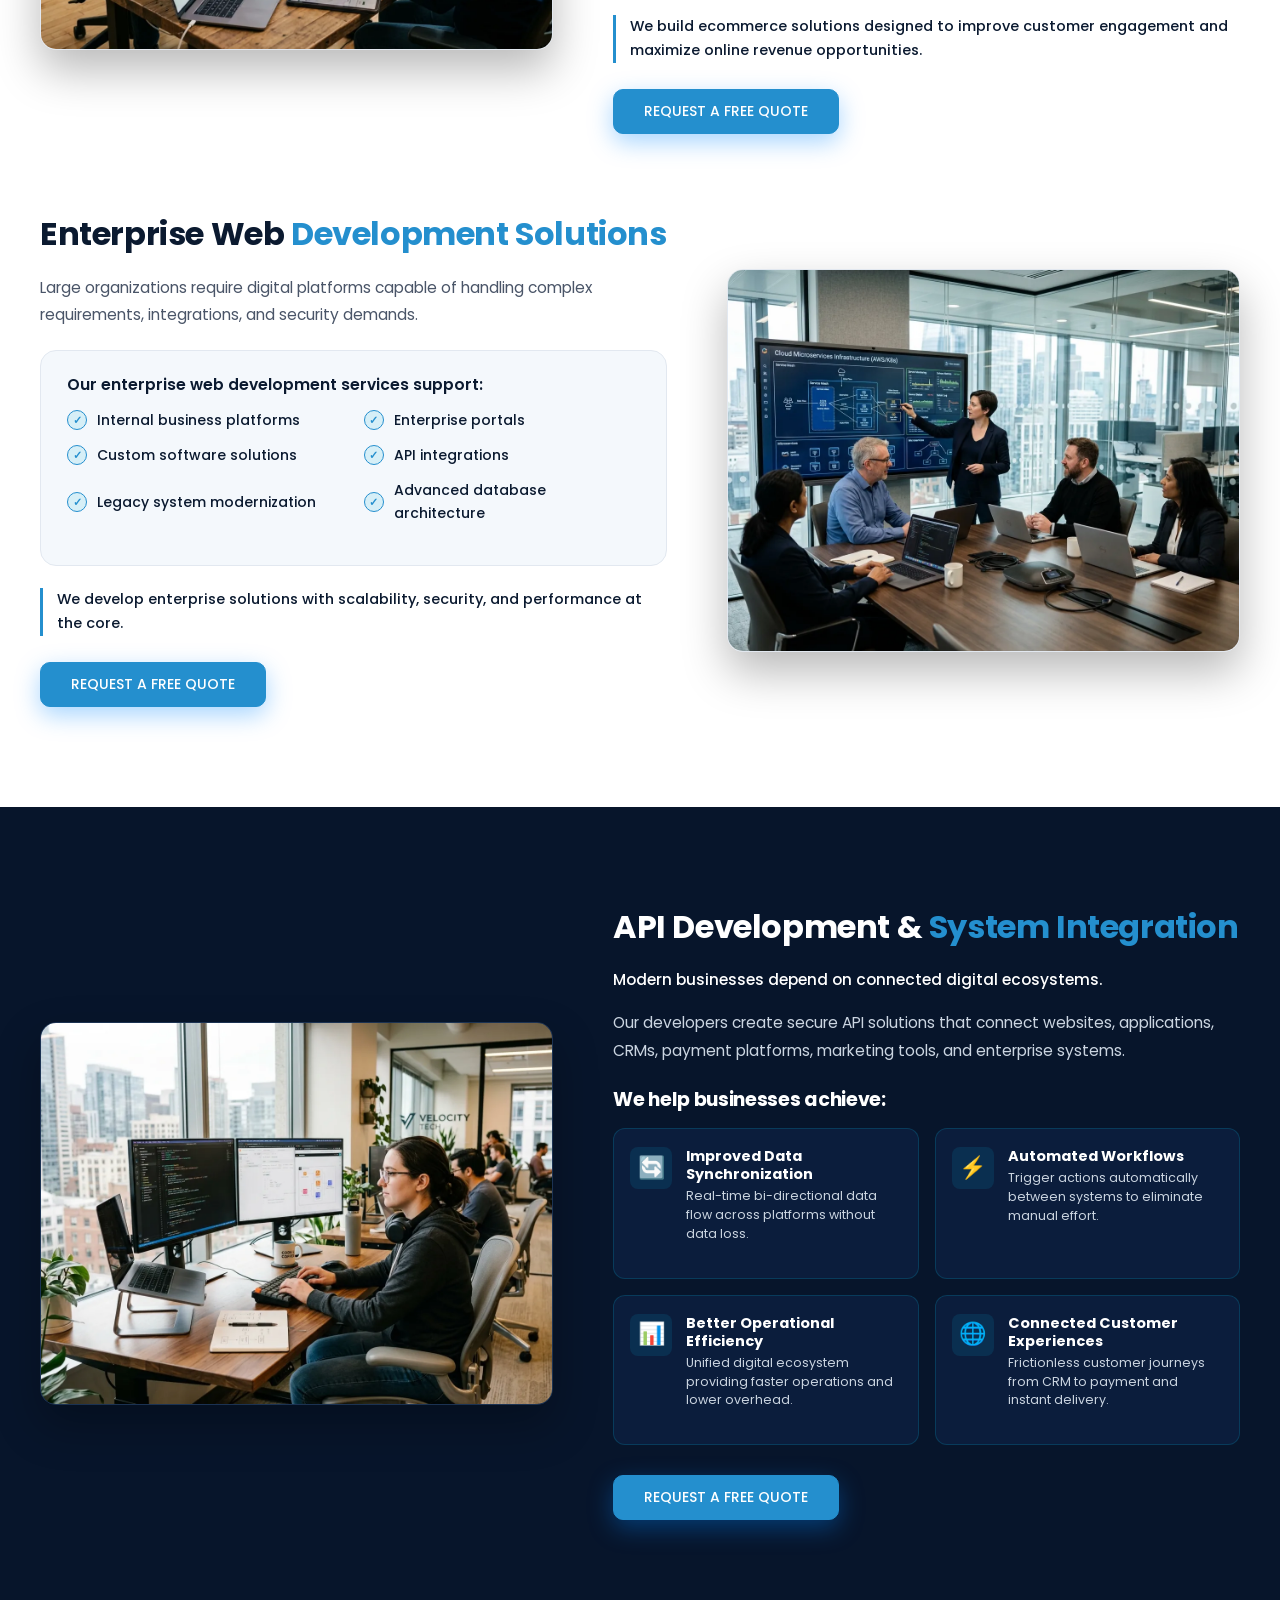
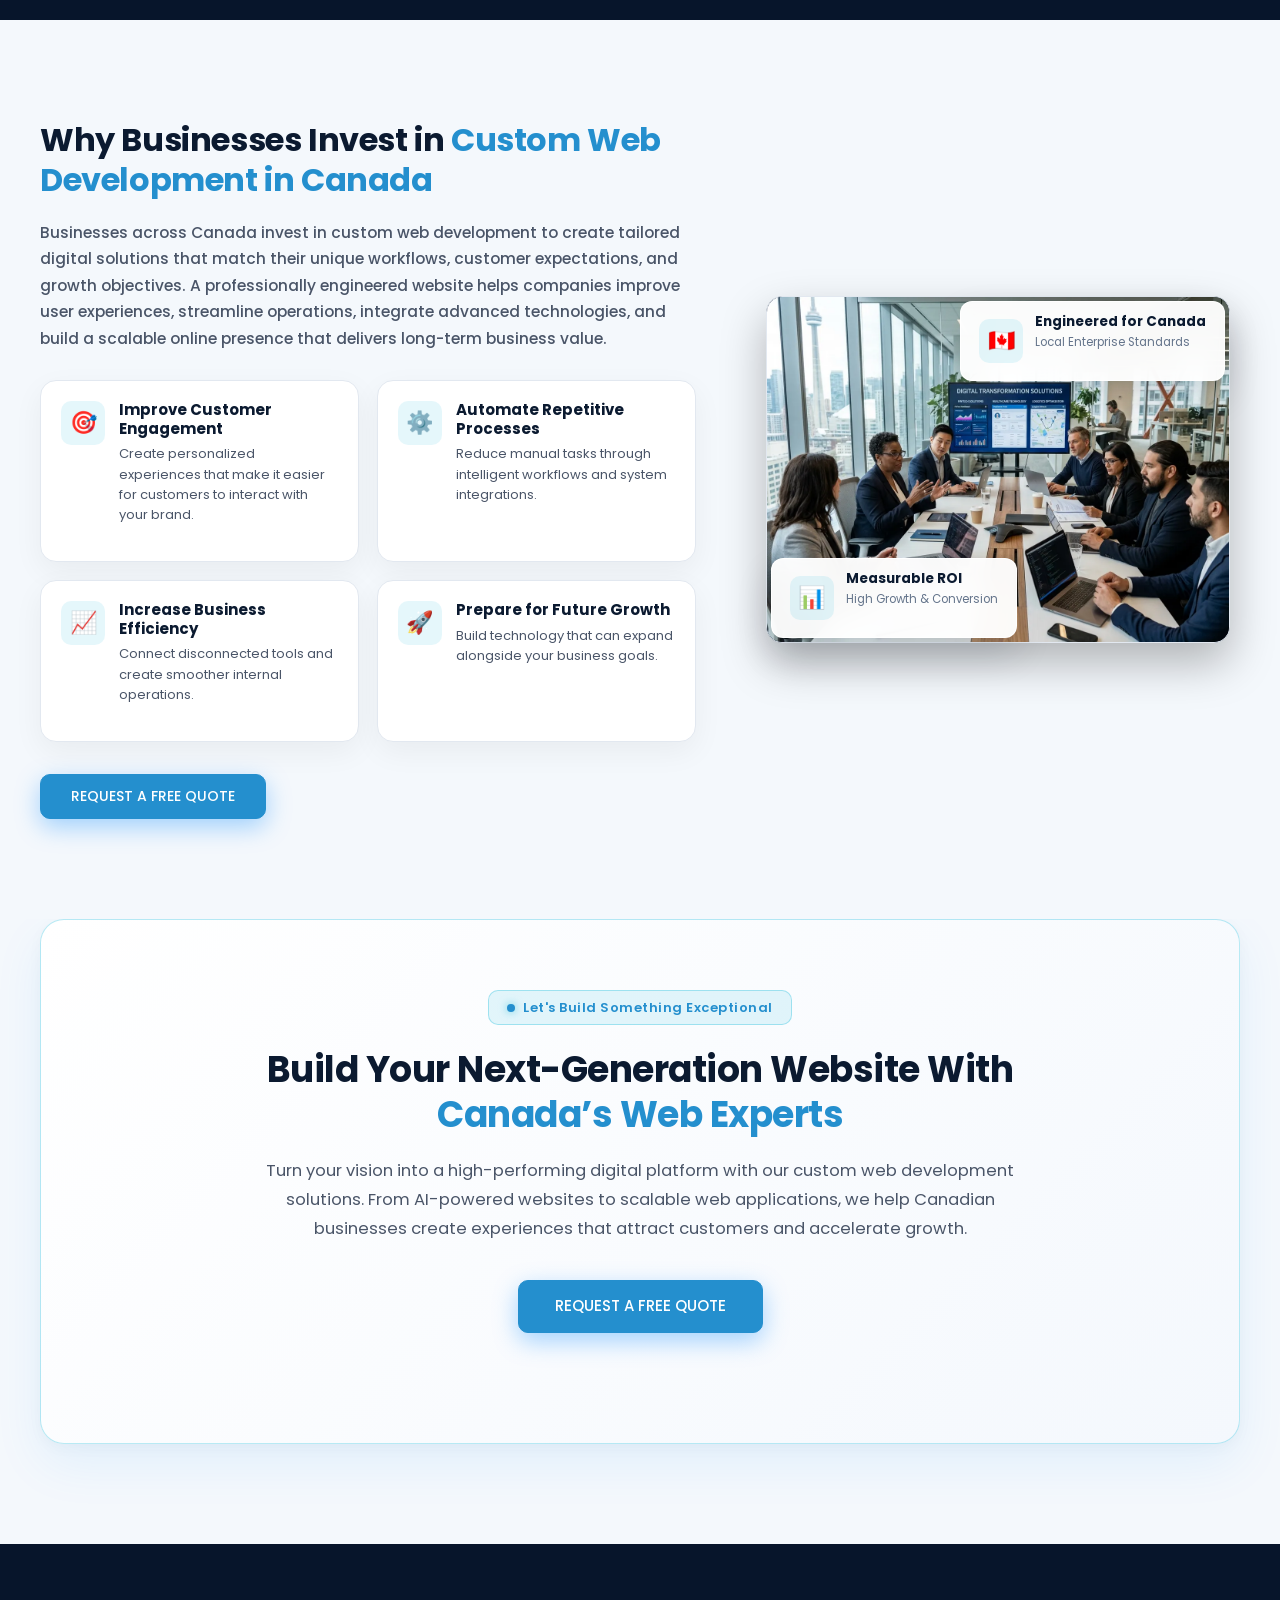
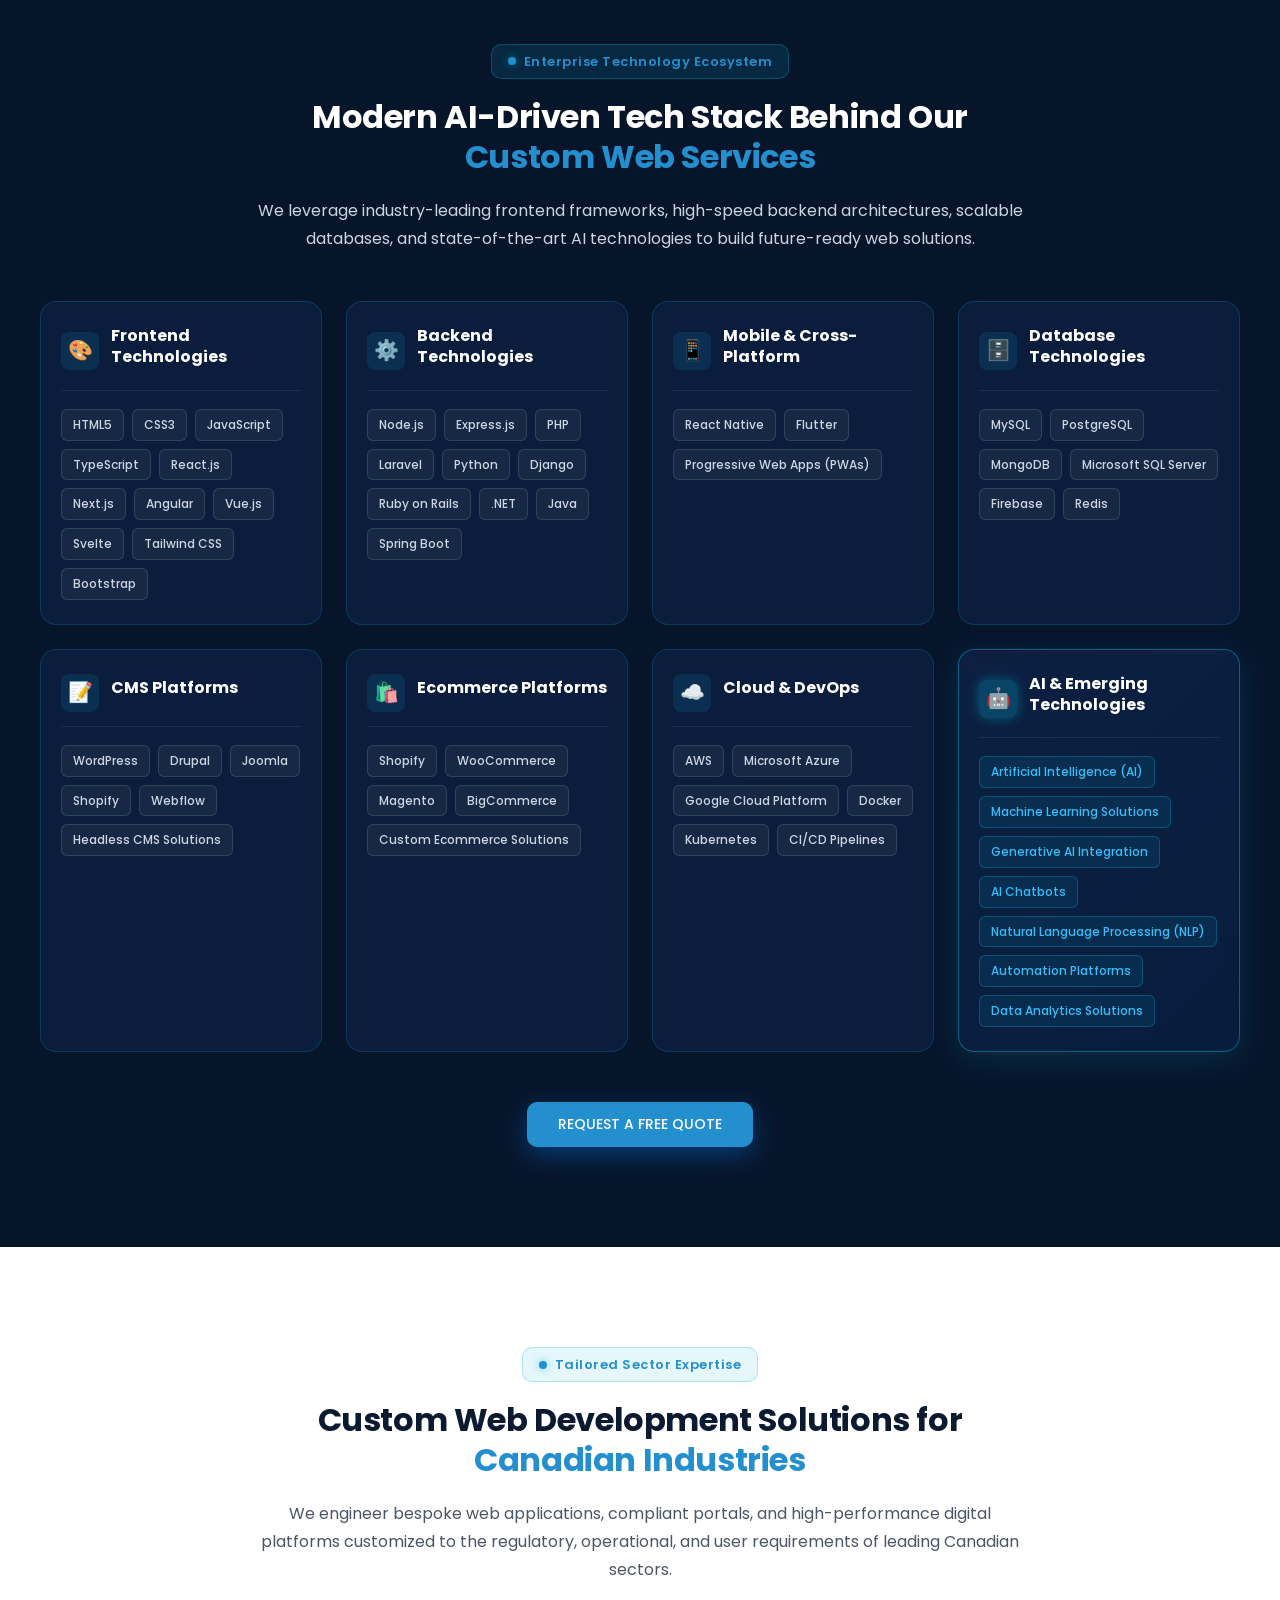
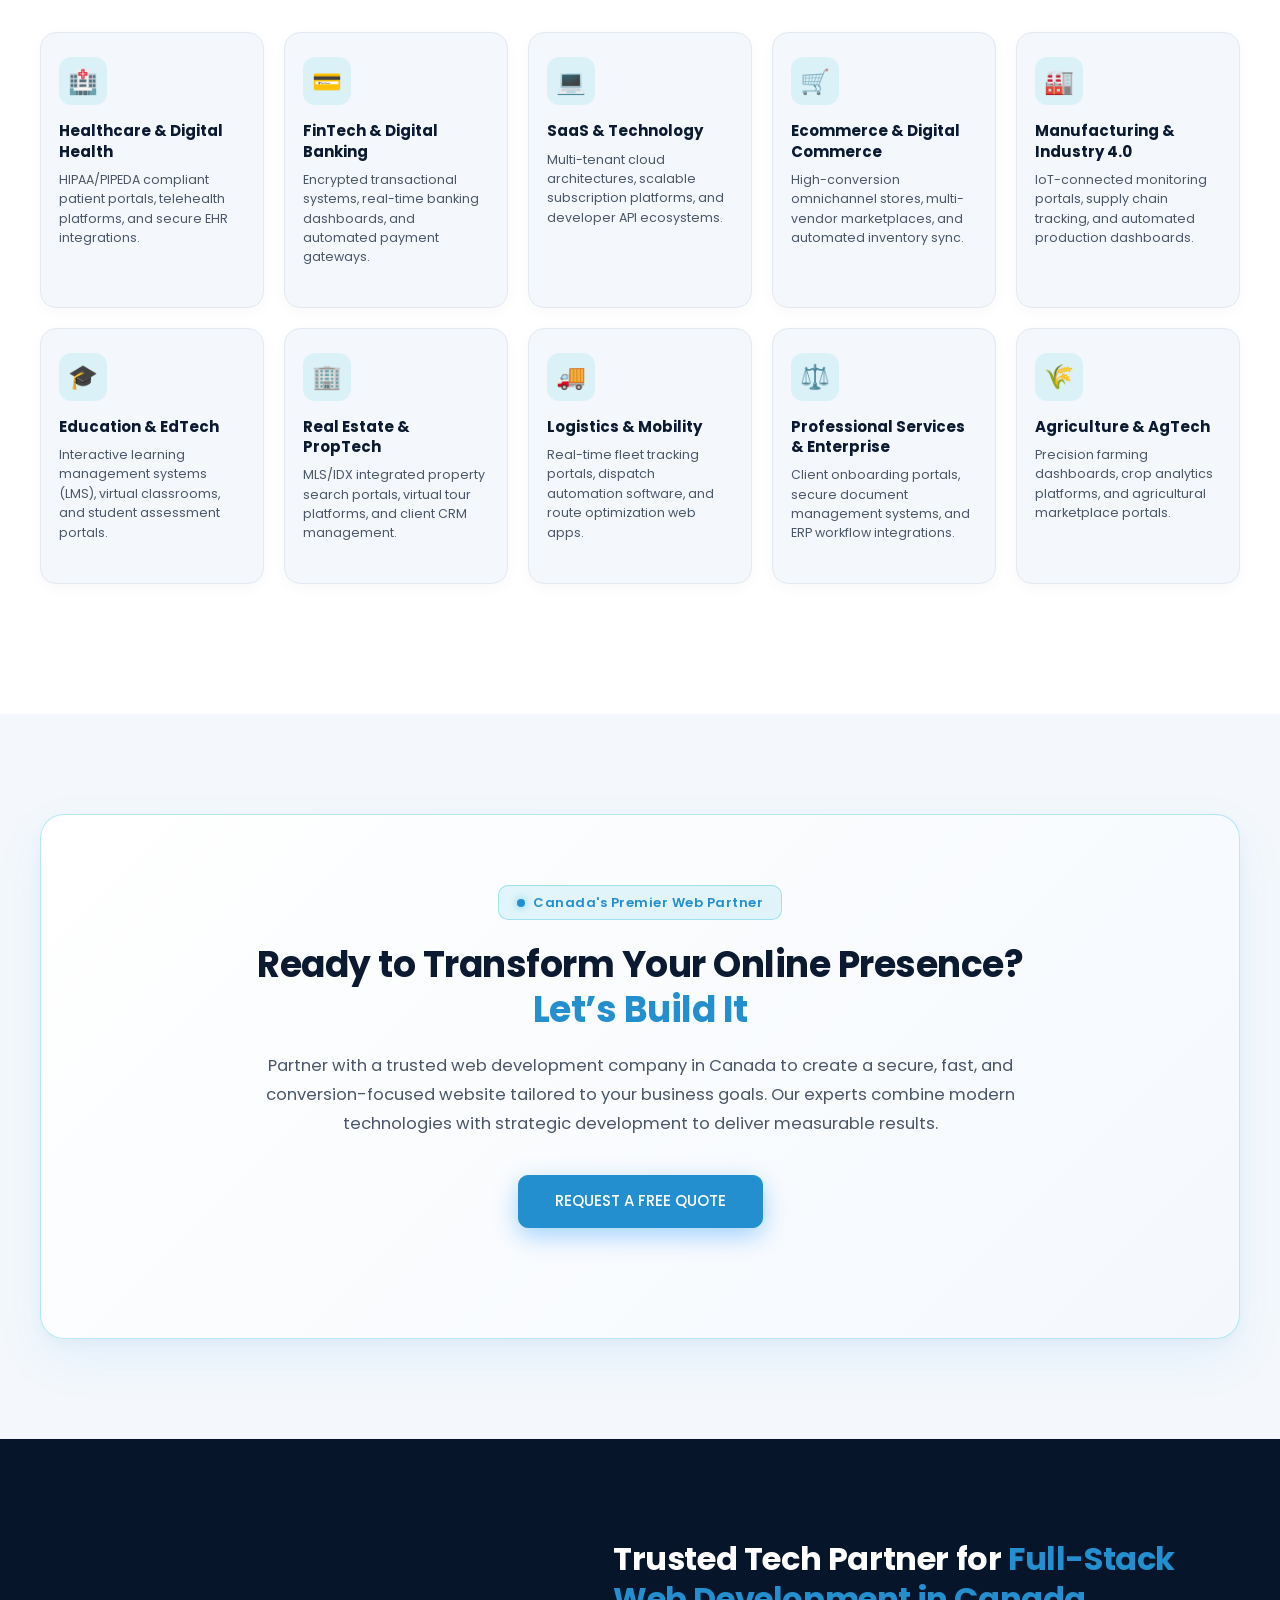
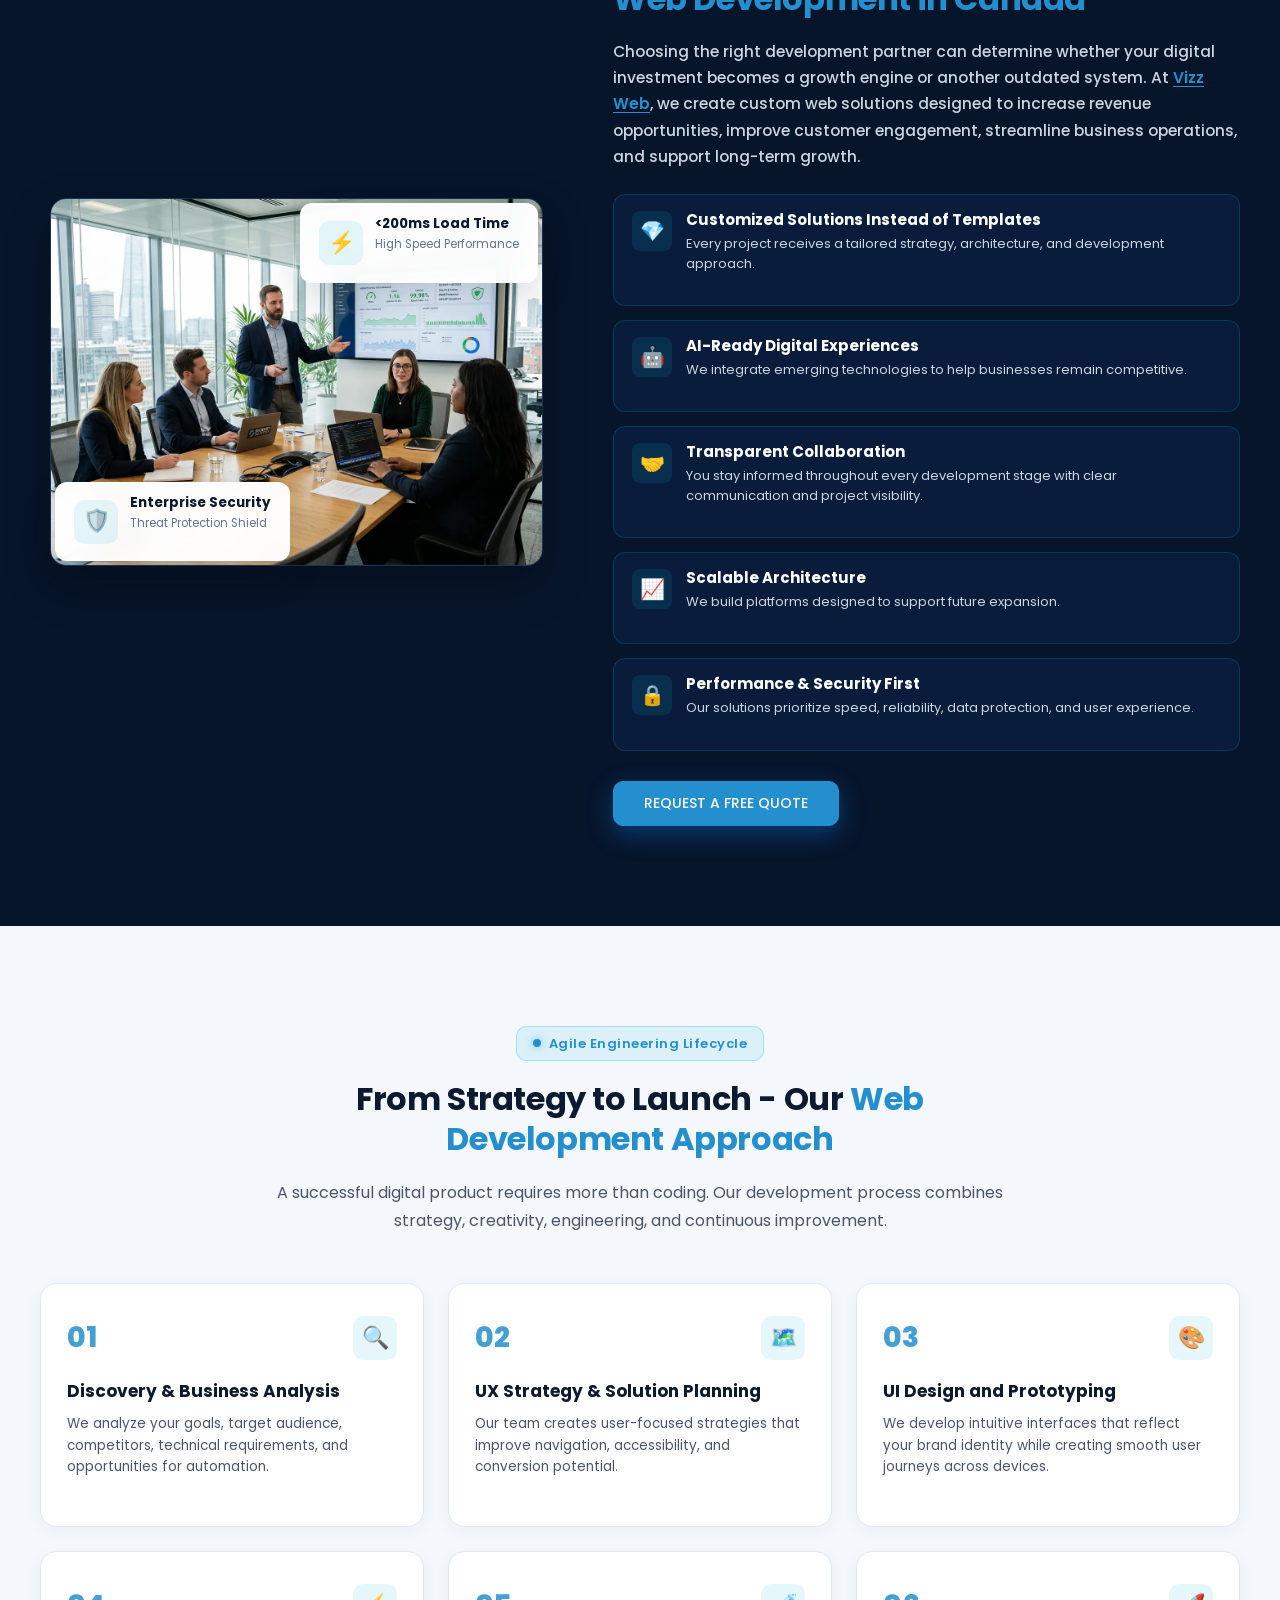
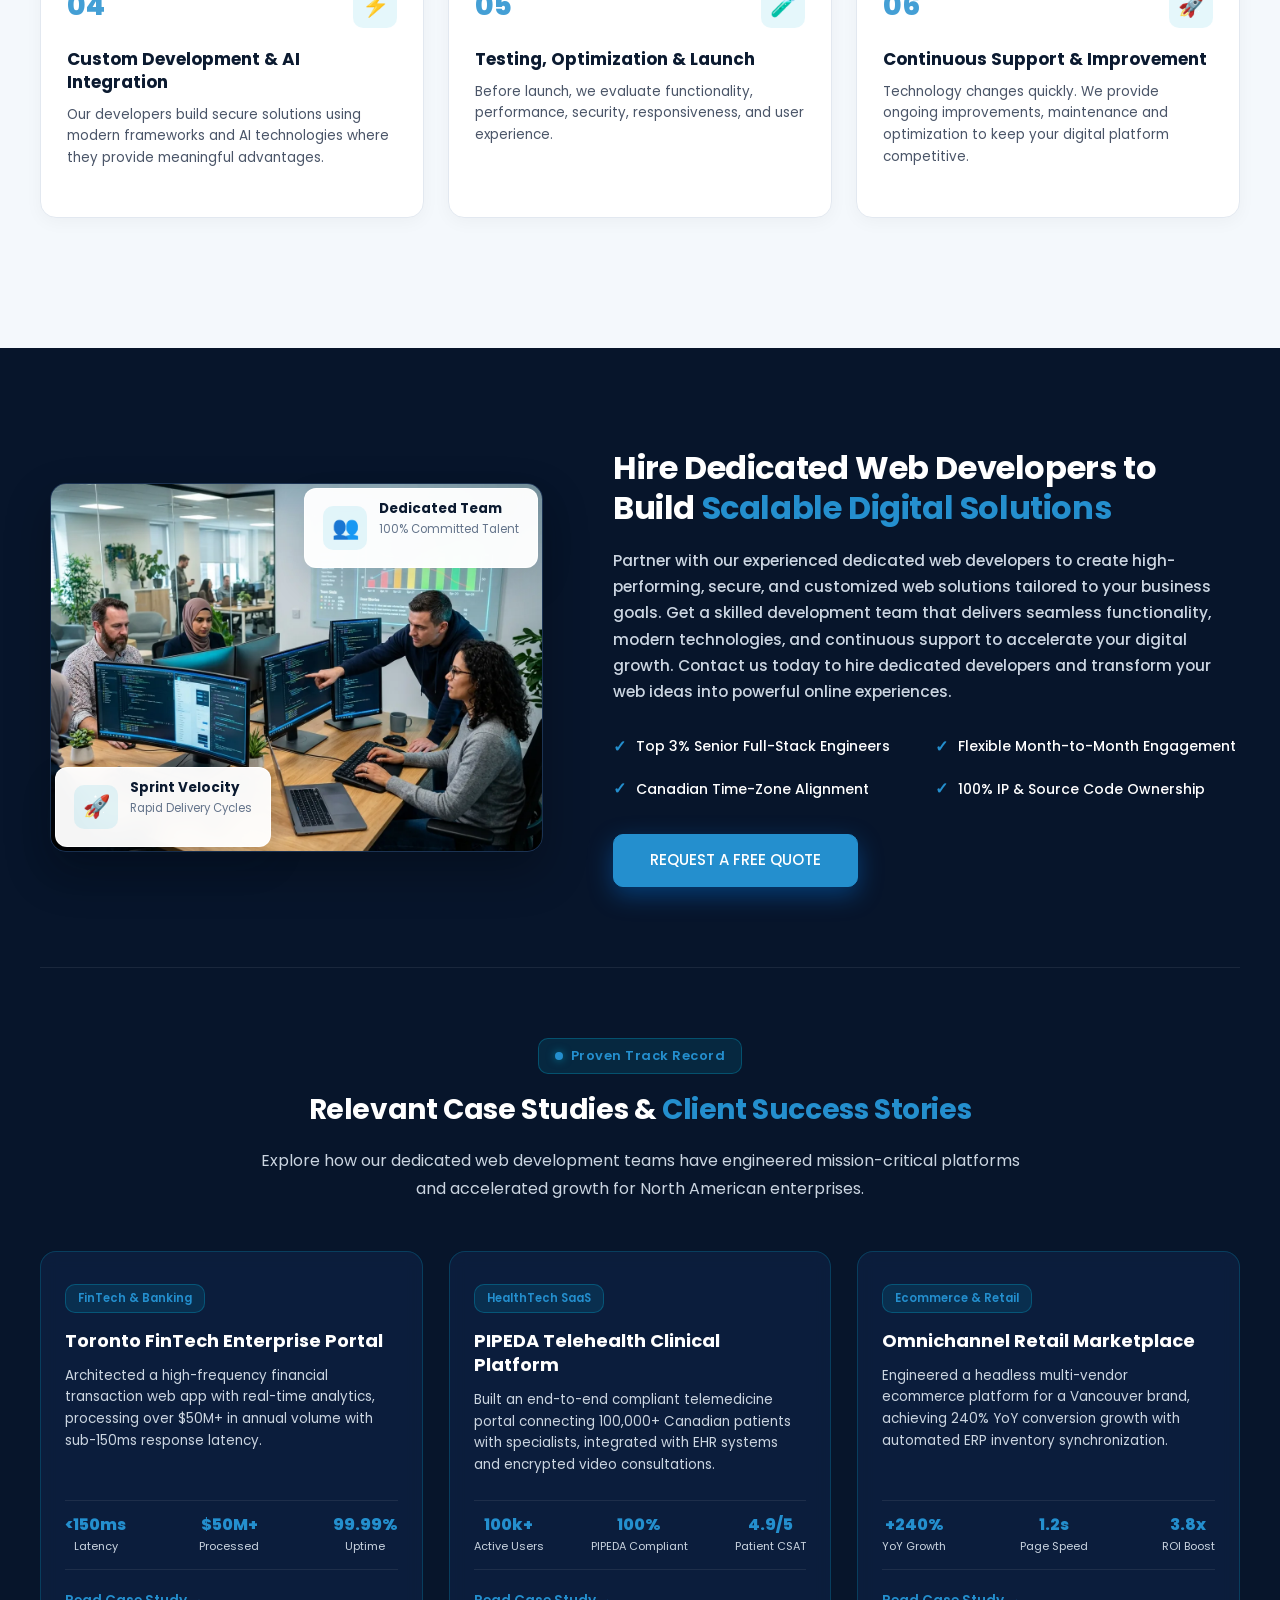
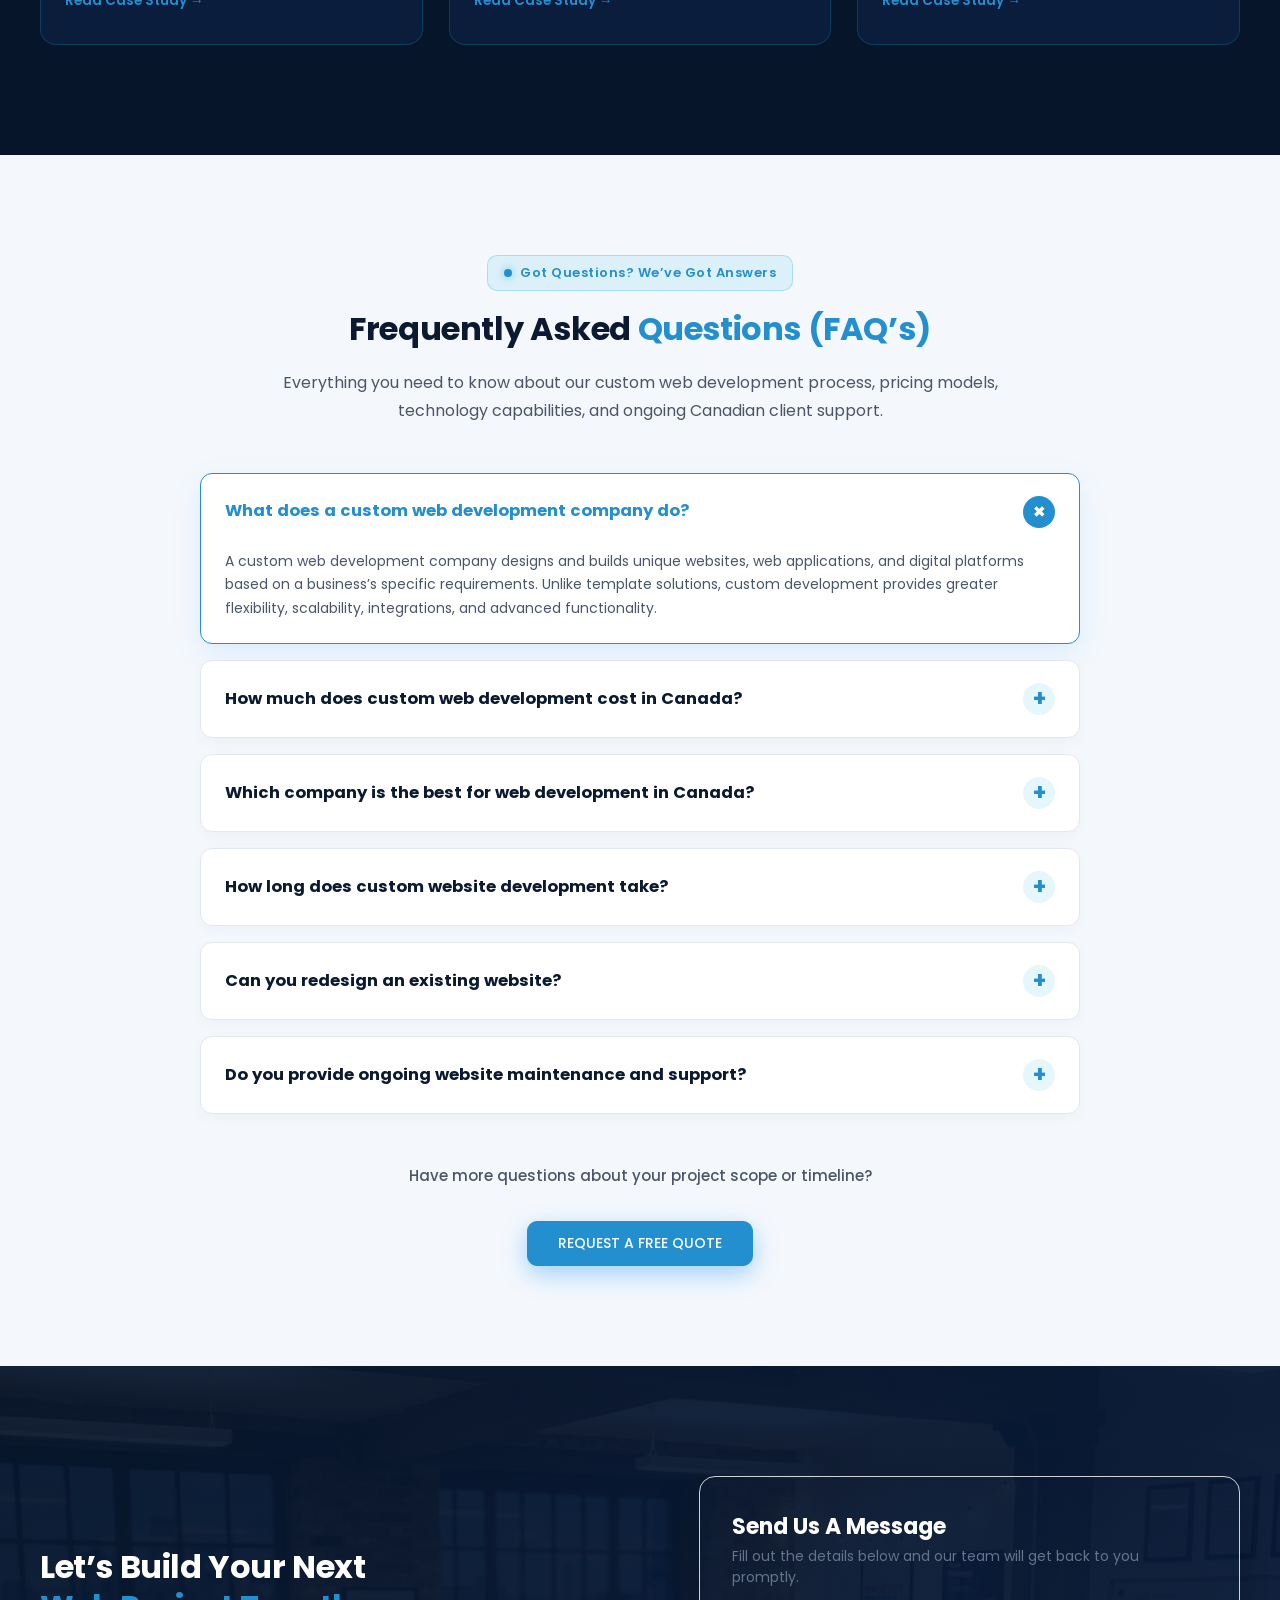
==== commit ffb0d43a: "changes" ====
--- a/index.html
+++ b/index.html
@@ -339,7 +339,7 @@
 
             <div class="service-caps-box dark-caps-box">
               <h4 class="service-list-heading text-white">Our custom website development services include:</h4>
-              <ul class="service-caps-grid" aria-label="Custom Website Development Capabilities">
+              <ul class="service-caps-grid p-0" aria-label="Custom Website Development Capabilities">
                 <li class="cap-item text-white">
                   <span class="cap-check" aria-hidden="true">&#10003;</span>
                   <span>Corporate websites</span>
@@ -403,7 +403,7 @@
 
             <div class="service-caps-box dark-caps-box">
               <h4 class="service-list-heading text-white">Our web application development solutions include:</h4>
-              <ul class="service-caps-grid" aria-label="Web Application Development Solutions">
+              <ul class="service-caps-grid p-0" aria-label="Web Application Development Solutions">
                 <li class="cap-item text-white">
                   <span class="cap-check" aria-hidden="true">&#10003;</span>
                   <span>Customer portals</span>
@@ -547,7 +547,7 @@
 
             <div class="service-caps-box light-caps-box">
               <h3 class="service-list-heading-dark">Our enterprise web development services support:</h3>
-              <ul class="service-caps-grid" aria-label="Enterprise Web Development Services">
+              <ul class="service-caps-grid p-0" aria-label="Enterprise Web Development Services">
                 <li class="cap-item text-dark">
                   <span class="cap-check-cyan" aria-hidden="true">&#10003;</span>
                   <span>Internal business platforms</span>
